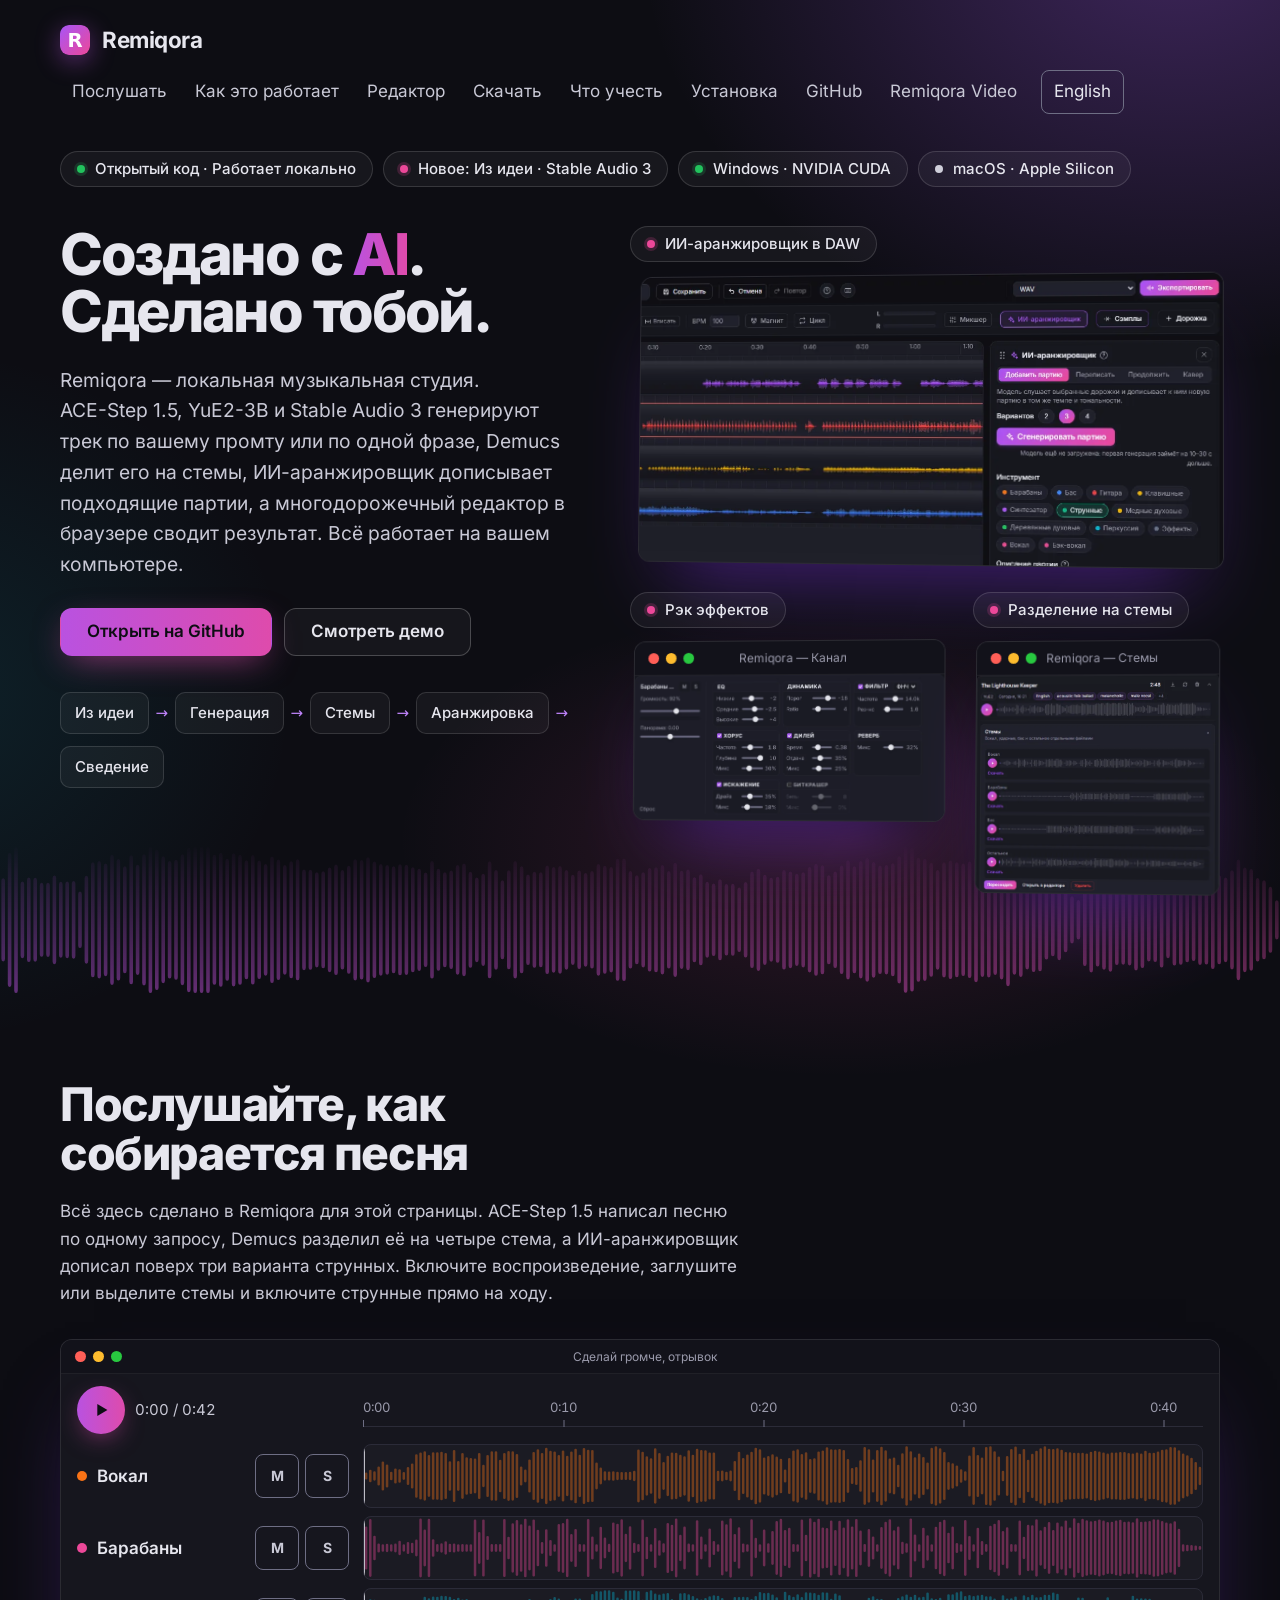
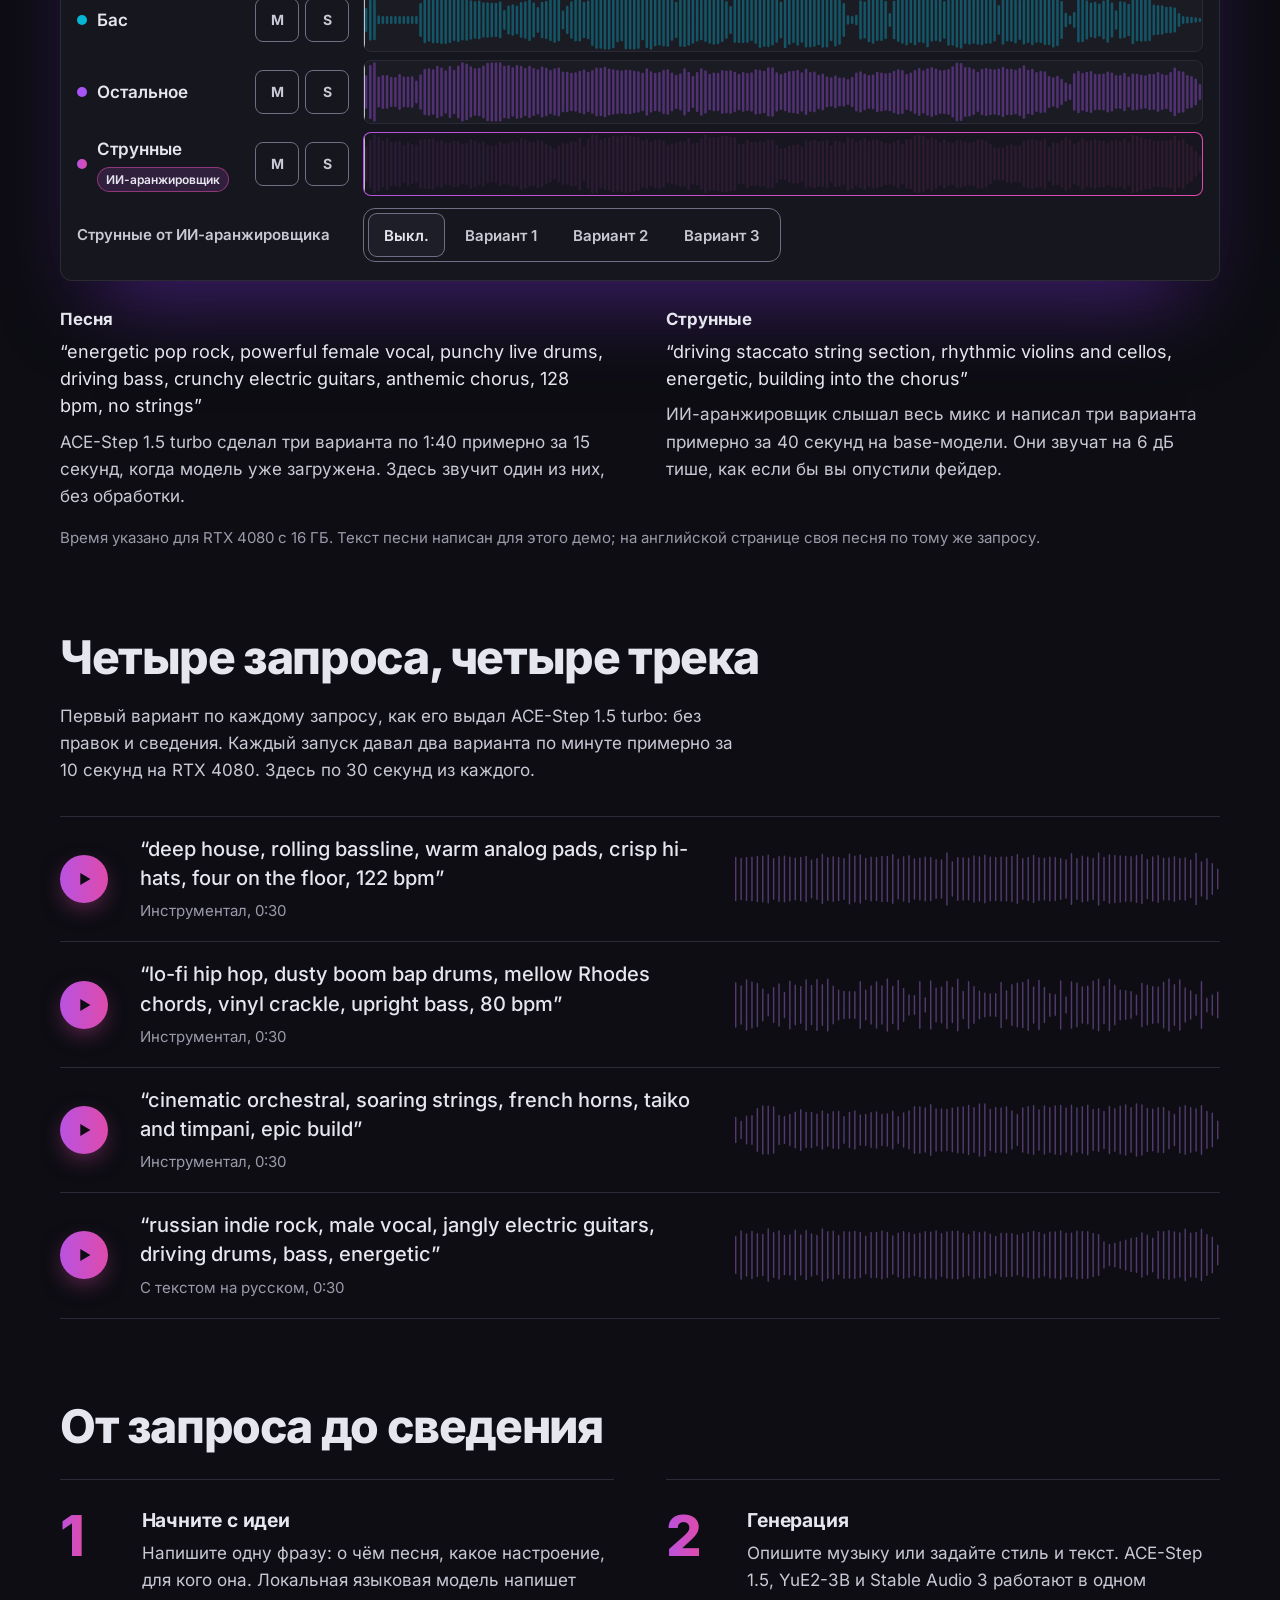
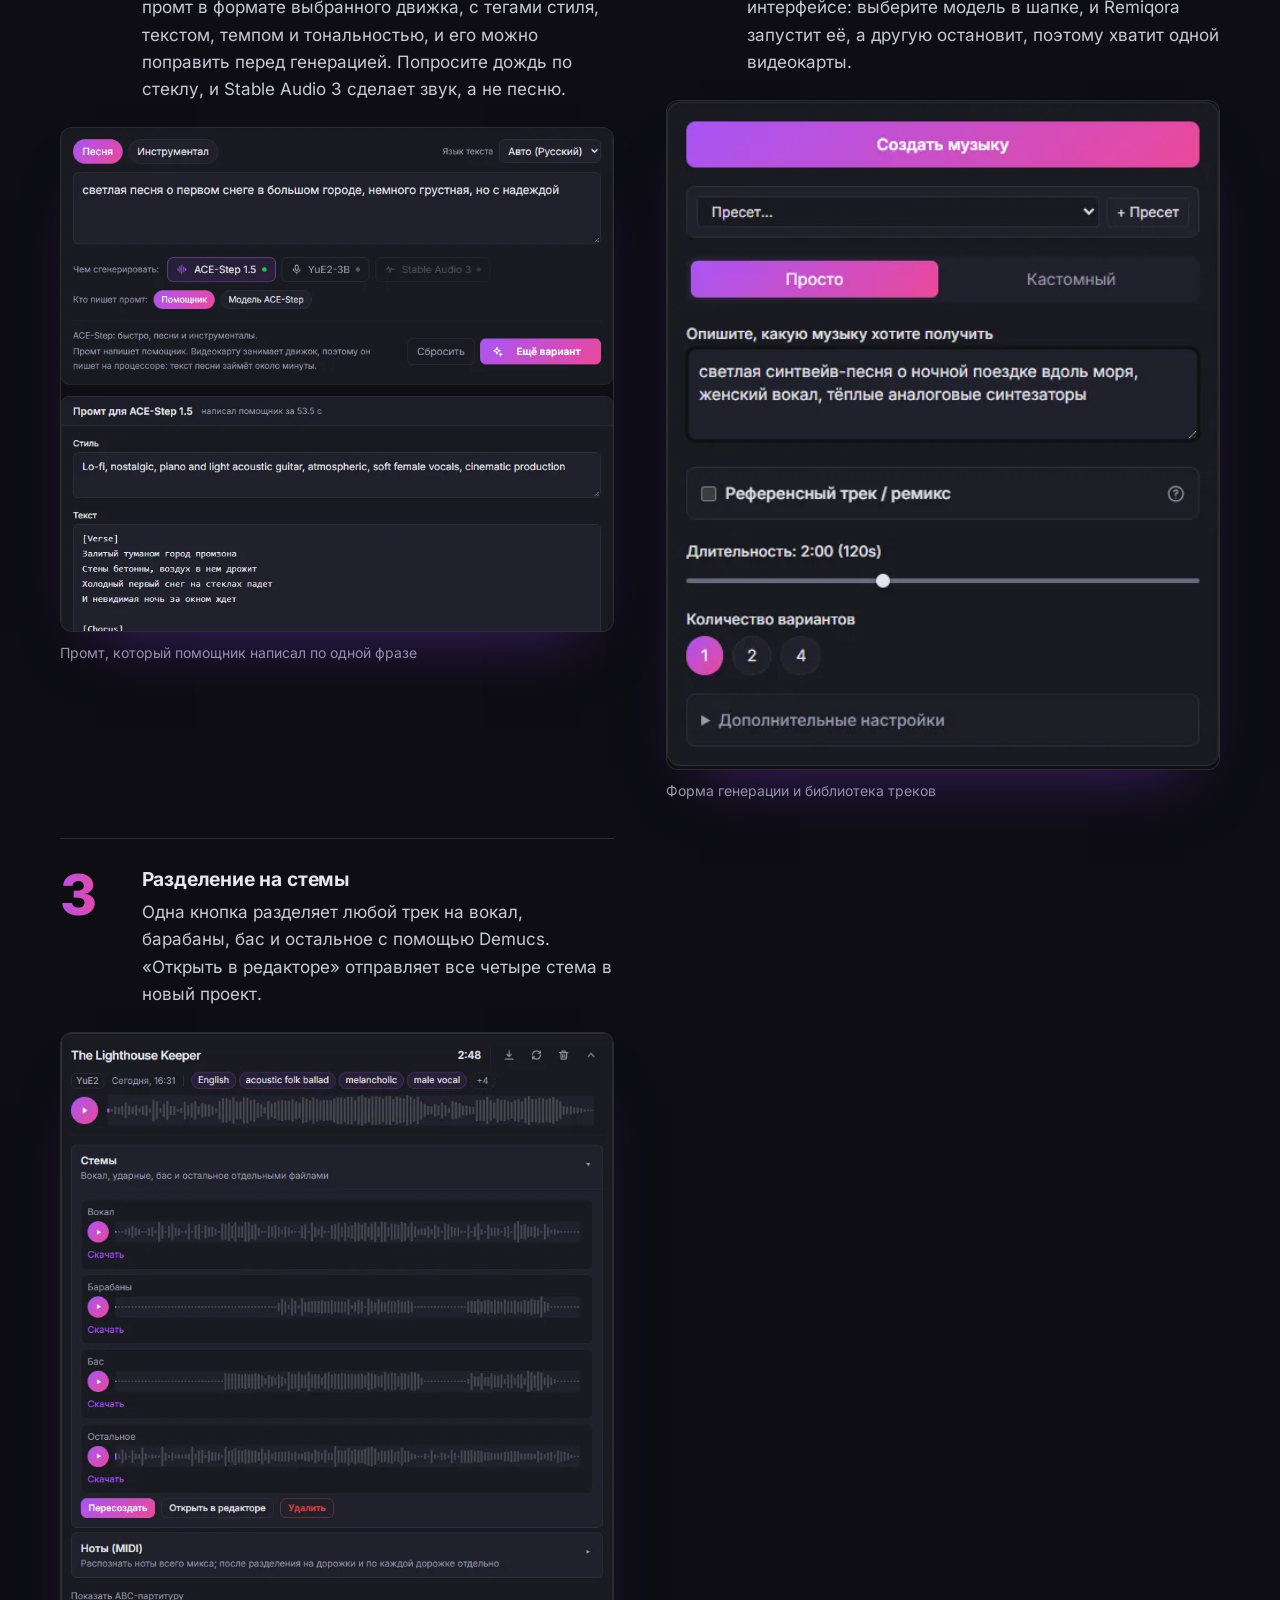
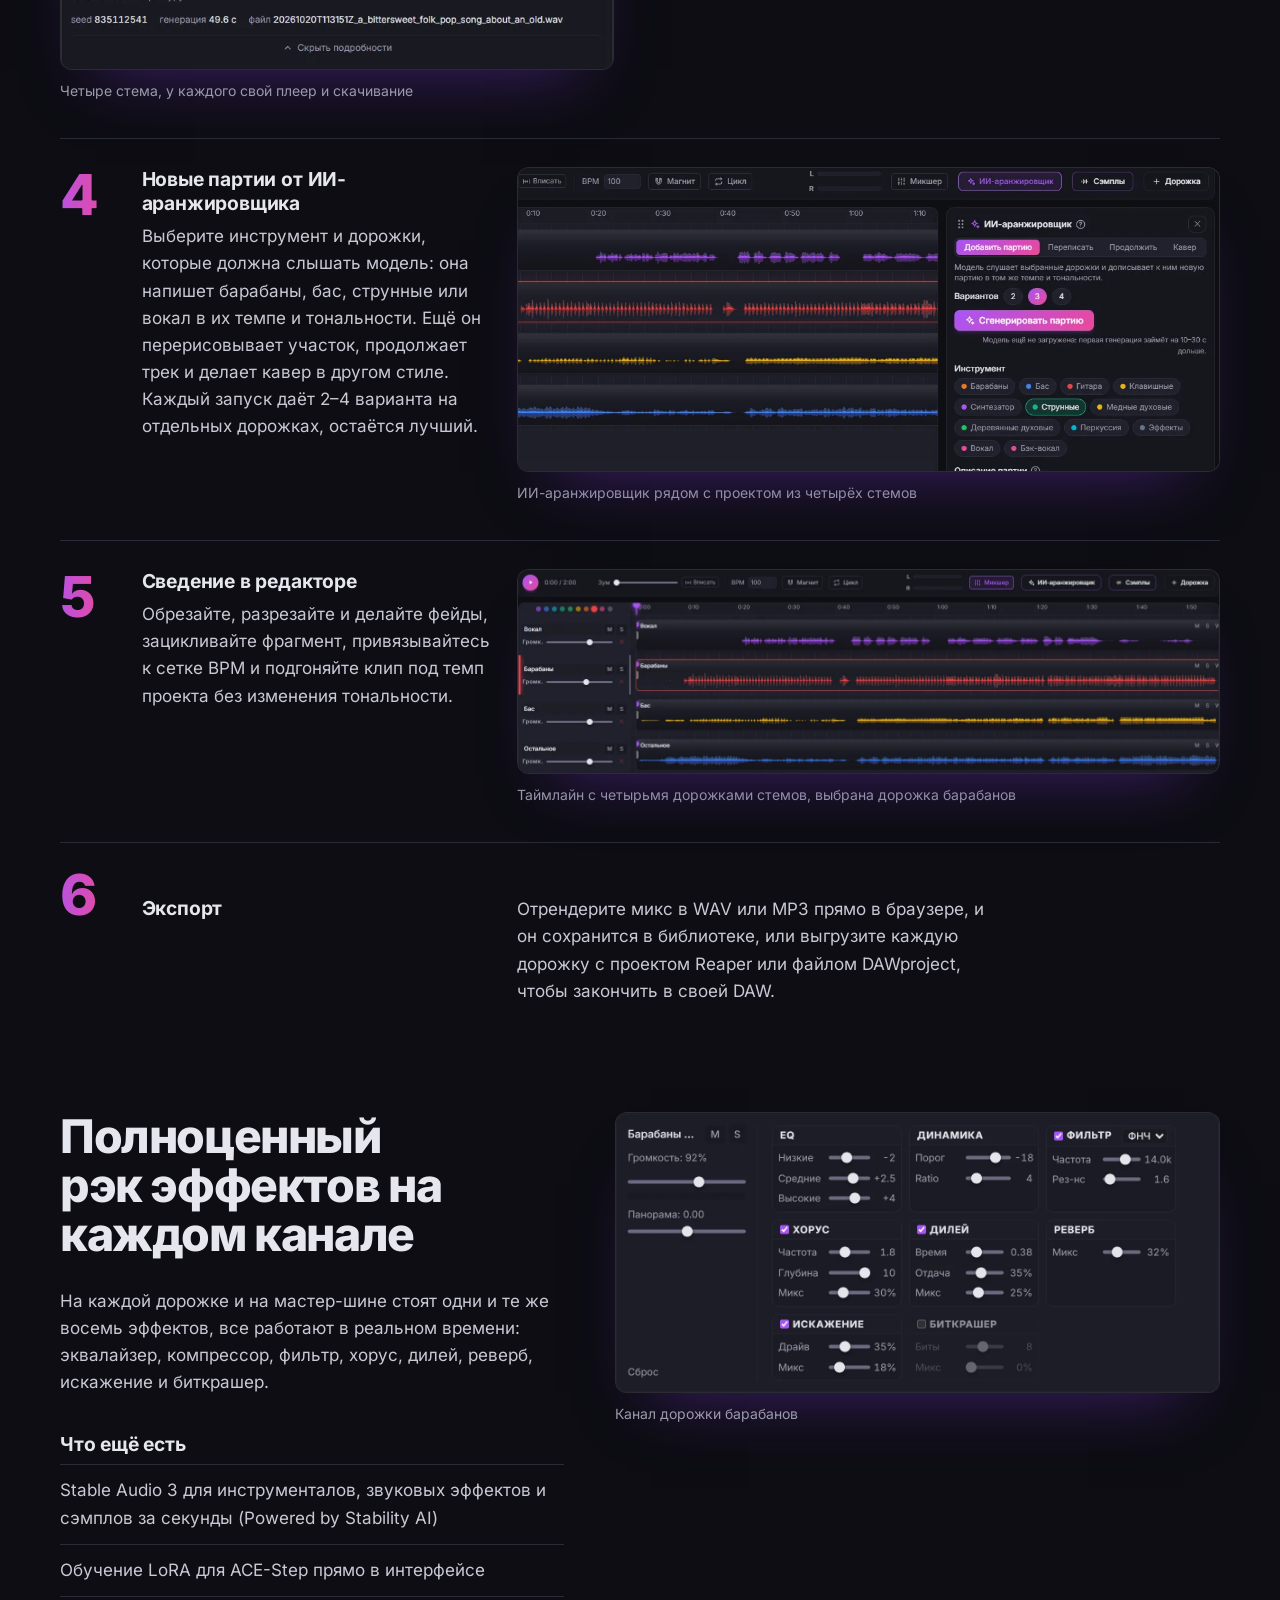
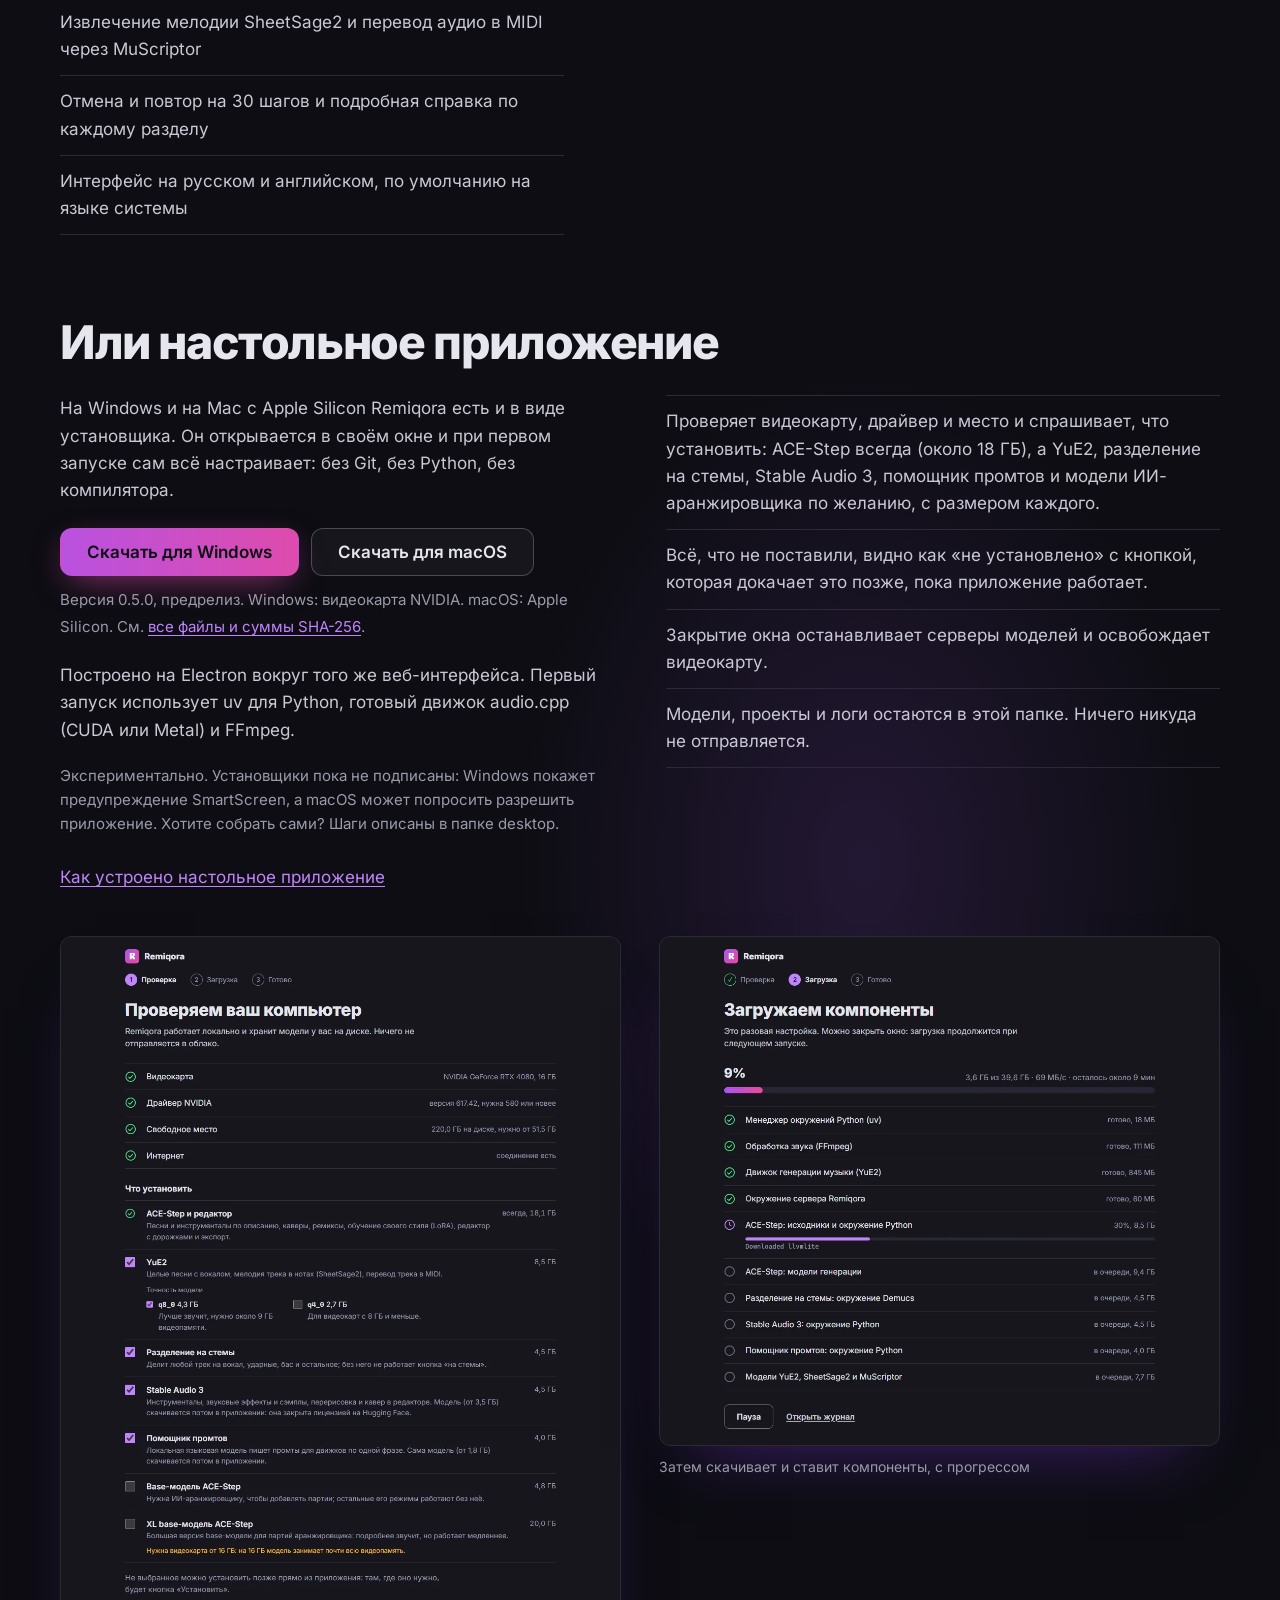
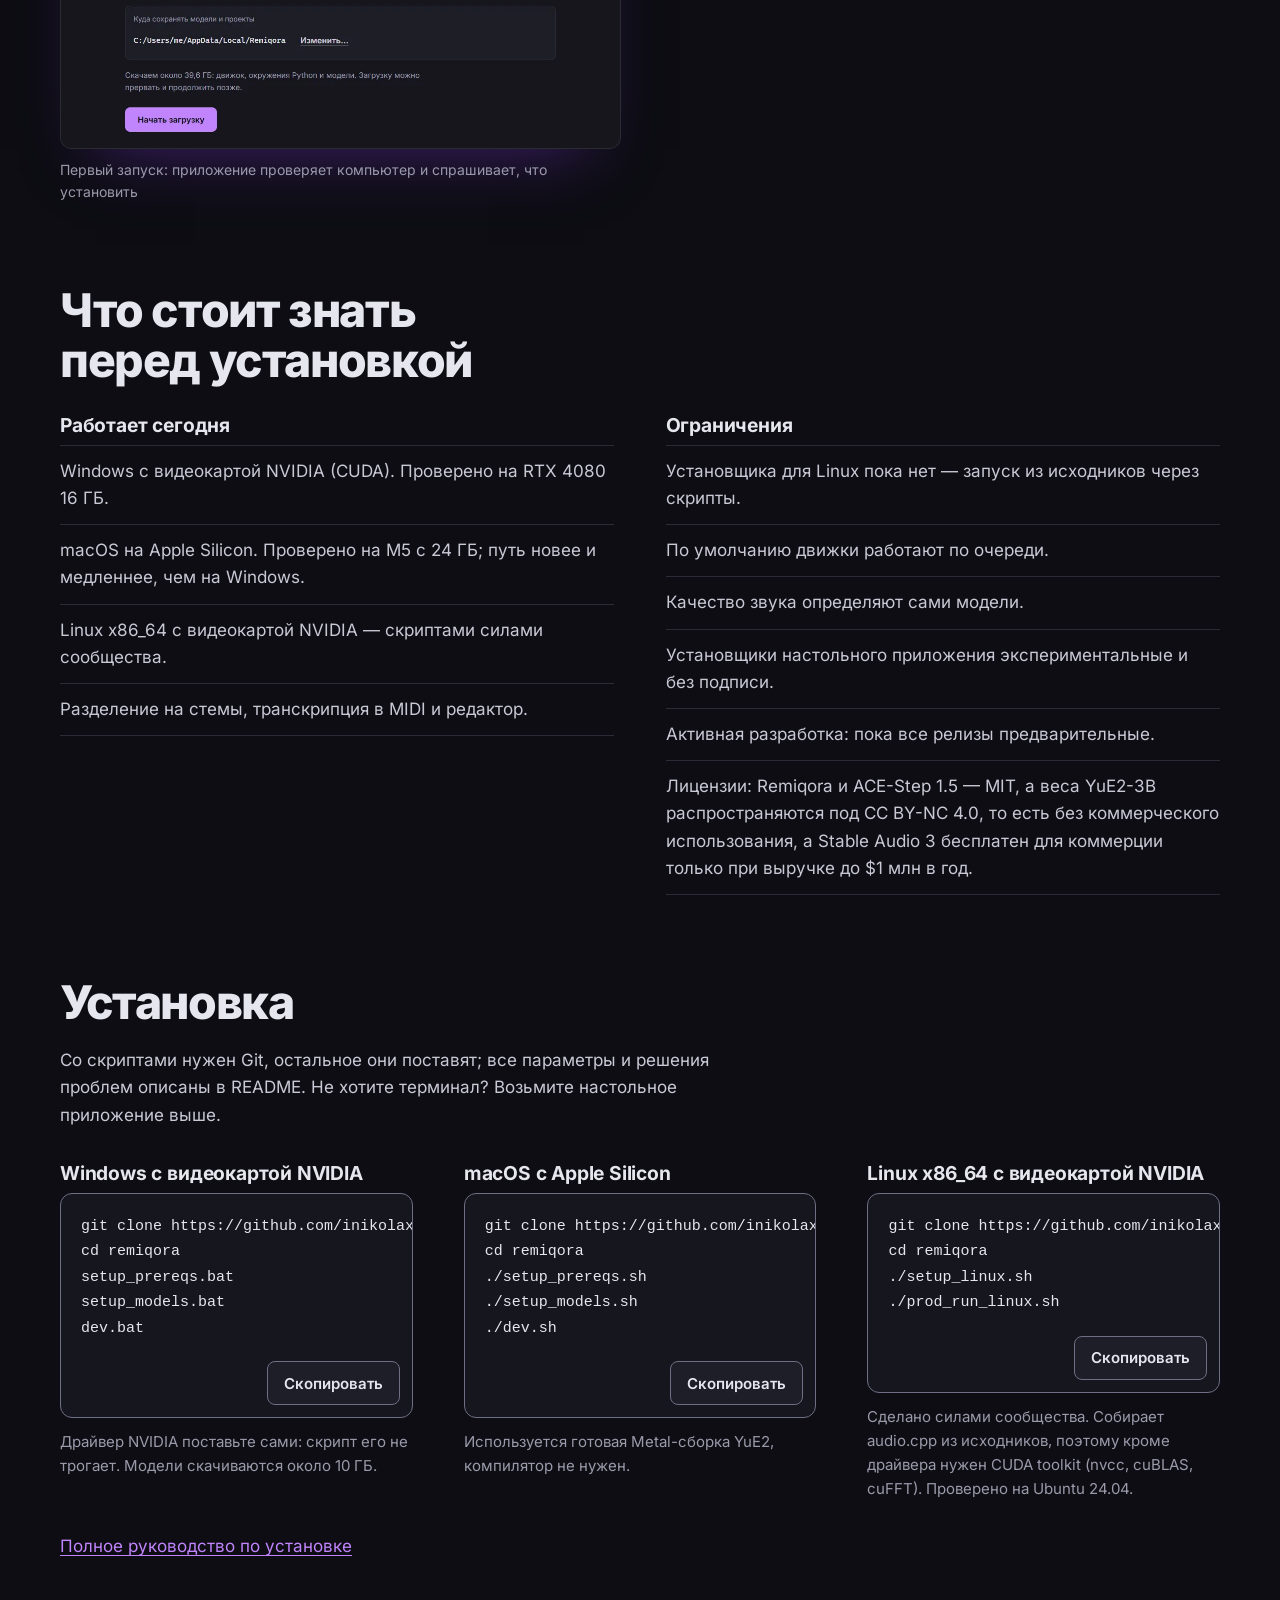
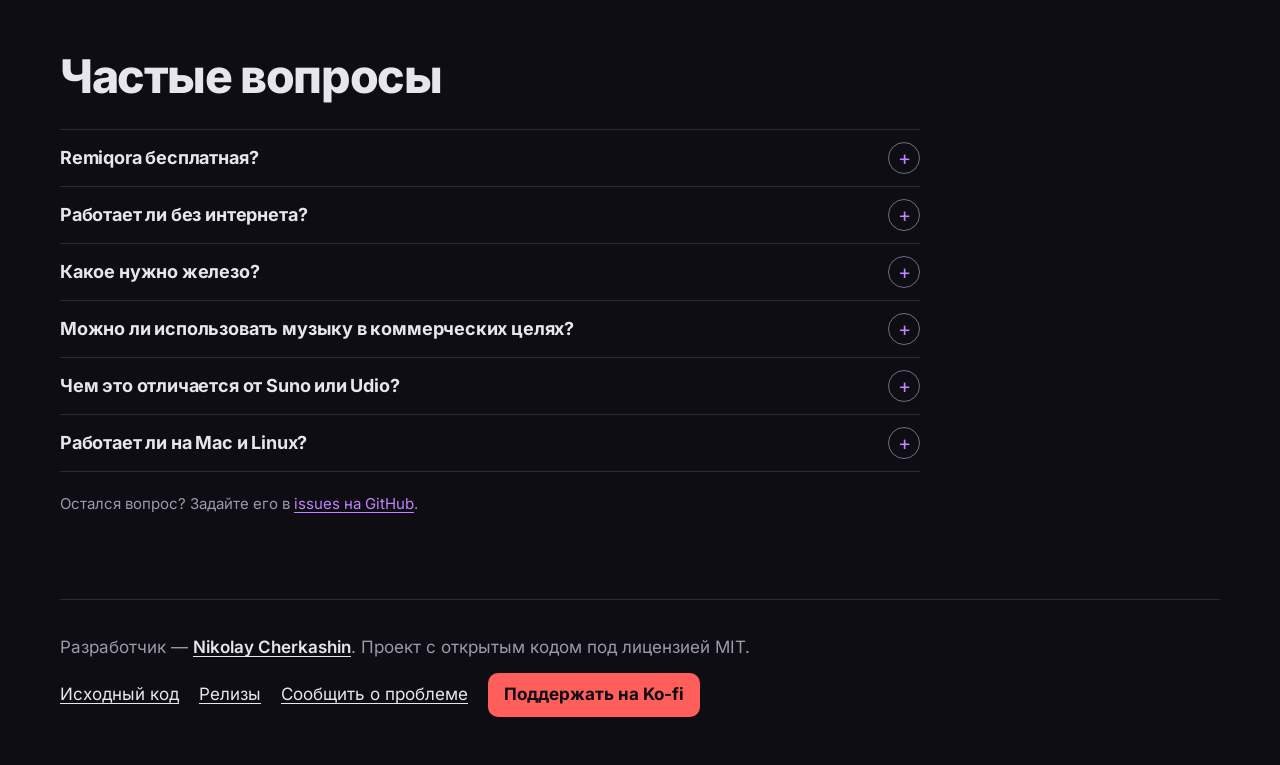
==== ru/index.html @ e5a7c8de "download links and version for 0.5.0" ====
<!doctype html>
<html lang="ru">
<head>
<meta charset="utf-8">
<meta name="viewport" content="width=device-width, initial-scale=1">
<title>Remiqora: локальный ИИ-генератор музыки со стемами и DAW</title>
<meta name="description" content="Студия ИИ-музыки с открытым кодом на вашей видеокарте: песни из одной фразы в ACE-Step, YuE2 и Stable Audio 3, стемы, ИИ-аранжировщик и многодорожечный редактор.">
<meta name="color-scheme" content="dark">
<meta name="theme-color" content="#0d0d13">
<meta name="author" content="Nikolay Cherkashin">
<meta name="robots" content="index,follow,max-image-preview:large">
<link rel="canonical" href="https://remiqora.com/ru/">
<link rel="alternate" hreflang="en" href="https://remiqora.com/">
<link rel="alternate" hreflang="ru" href="https://remiqora.com/ru/">
<link rel="alternate" hreflang="x-default" href="https://remiqora.com/">
<meta property="og:type" content="website">
<meta property="og:site_name" content="Remiqora">
<meta property="og:title" content="Remiqora: локальный ИИ-генератор музыки со стемами и DAW">
<meta property="og:description" content="Студия ИИ-музыки с открытым кодом на вашей видеокарте: песни из одной фразы в ACE-Step, YuE2 и Stable Audio 3, стемы, ИИ-аранжировщик и многодорожечный редактор.">
<meta property="og:image" content="https://remiqora.com/social-preview.png">
<meta property="og:image:type" content="image/png">
<meta property="og:image:width" content="1280">
<meta property="og:image:height" content="640">
<meta property="og:image:alt" content="Remiqora: заголовок «Создано с AI. Сделано тобой.» рядом с многодорожечным редактором с ИИ-аранжировщиком, рэком эффектов и панелью стемов.">
<meta property="og:url" content="https://remiqora.com/ru/">
<meta property="og:locale" content="ru_RU">
<meta property="og:locale:alternate" content="en_US">
<meta name="twitter:card" content="summary_large_image">
<meta name="twitter:title" content="Remiqora: локальный ИИ-генератор музыки со стемами и DAW">
<meta name="twitter:description" content="Студия ИИ-музыки с открытым кодом на вашей видеокарте: песни из одной фразы в ACE-Step, YuE2 и Stable Audio 3, стемы, ИИ-аранжировщик и многодорожечный редактор.">
<meta name="twitter:image" content="https://remiqora.com/social-preview.png">
<meta name="twitter:image:alt" content="Remiqora: заголовок «Создано с AI. Сделано тобой.» рядом с многодорожечным редактором с ИИ-аранжировщиком, рэком эффектов и панелью стемов.">
<link rel="icon" href="../assets/favicon.svg" type="image/svg+xml">
<link rel="preload" href="../screenshots/14-ai-arranger.webp" as="image" type="image/webp" fetchpriority="high">
<script type="application/ld+json">{"@context":"https://schema.org","@graph":[{"@type":"WebSite","@id":"https://remiqora.com/#website","url":"https://remiqora.com/","name":"Remiqora","inLanguage":["en","ru"],"publisher":{"@id":"https://remiqora.com/#author"}},{"@type":"WebPage","@id":"https://remiqora.com/ru/#webpage","url":"https://remiqora.com/ru/","name":"Remiqora: локальный ИИ-генератор музыки со стемами и DAW","description":"Студия ИИ-музыки с открытым кодом на вашей видеокарте: песни из одной фразы в ACE-Step, YuE2 и Stable Audio 3, стемы, ИИ-аранжировщик и многодорожечный редактор.","inLanguage":"ru","isPartOf":{"@id":"https://remiqora.com/#website"},"about":{"@id":"https://remiqora.com/#app"},"author":{"@id":"https://remiqora.com/#author"},"primaryImageOfPage":{"@type":"ImageObject","url":"https://remiqora.com/social-preview.png","width":1280,"height":640}},{"@type":"SoftwareApplication","@id":"https://remiqora.com/#app","name":"Remiqora","url":"https://remiqora.com/","description":"Студия ИИ-музыки с открытым кодом на вашей видеокарте: песни из одной фразы в ACE-Step, YuE2 и Stable Audio 3, стемы, ИИ-аранжировщик и многодорожечный редактор.","inLanguage":"ru","applicationCategory":"MultimediaApplication","applicationSubCategory":"Music production","operatingSystem":"Windows, macOS, Linux","softwareRequirements":"Windows or Linux with an NVIDIA CUDA GPU, or macOS on Apple Silicon","featureList":["Генерация музыки по тексту в ACE-Step 1.5, YuE2-3B и Stable Audio 3","Из идеи: локальная языковая модель пишет промт по одной фразе","Инструменталы, звуковые эффекты и сэмплы в Stable Audio 3","Разделение на стемы в Demucs","Извлечение мелодии и перевод аудио в MIDI","Многодорожечный редактор в браузере с рэком эффектов на каждом канале","ИИ-аранжировщик, который добавляет в трек барабаны, бас, струнные и другие партии","Обучение LoRA для ACE-Step","Экспорт в WAV и MP3 или стемами с проектом Reaper или DAWproject"],"softwareVersion":"0.5.0","downloadUrl":"https://github.com/inikolax/remiqora/releases/tag/v0.5.0","memoryRequirements":"NVIDIA GPU with 8 GB of video memory or more (16 GB tested), or Apple Silicon (24 GB tested)","storageRequirements":"18 GB to 80 GB, depending on the models chosen at install","video":{"@id":"https://remiqora.com/#demo"},"image":"https://remiqora.com/social-preview.png","screenshot":["https://remiqora.com/../screenshots/14-ai-arranger.png","https://remiqora.com/../screenshots/08-editor-with-clip.png","https://remiqora.com/../screenshots/05-stems-panel.png","https://remiqora.com/../screenshots/10-editor-effects.png","https://remiqora.com/../screenshots/02-ace-step.png"],"isAccessibleForFree":true,"offers":{"@type":"Offer","price":"0","priceCurrency":"USD"},"license":"https://github.com/inikolax/remiqora/blob/master/LICENSE","author":{"@id":"https://remiqora.com/#author"},"sameAs":["https://github.com/inikolax/remiqora"]},{"@type":"VideoObject","@id":"https://remiqora.com/#demo","name":"Remiqora: a local AI music studio (ACE-Step + YuE2, stems, MIDI, built-in DAW)","description":"Студия ИИ-музыки с открытым кодом на вашей видеокарте: песни из одной фразы в ACE-Step, YuE2 и Stable Audio 3, стемы, ИИ-аранжировщик и многодорожечный редактор.","thumbnailUrl":"https://i.ytimg.com/vi/uV-fbgu4Nf8/hqdefault.jpg","uploadDate":"2026-09-21T01:46:08-07:00","duration":"PT1M5S","contentUrl":"https://www.youtube.com/watch?v=uV-fbgu4Nf8","embedUrl":"https://www.youtube.com/embed/uV-fbgu4Nf8"},{"@type":"FAQPage","@id":"https://remiqora.com/ru/#faq","inLanguage":"ru","isPartOf":{"@id":"https://remiqora.com/ru/#webpage"},"mainEntity":[{"@type":"Question","name":"Remiqora бесплатная?","acceptedAnswer":{"@type":"Answer","text":"Да. Это открытый код под лицензией MIT: без аккаунта, без подписки и без ограничений на число треков. Всё работает на вашем компьютере, так что платите вы только за электричество."}},{"@type":"Question","name":"Работает ли без интернета?","acceptedAnswer":{"@type":"Answer","text":"После разовой загрузки моделей — да: генерация, разделение на стемы, ИИ-аранжировщик и редактор работают на вашем компьютере без сети. Своей телеметрии в Remiqora нет, запросы и треки никуда не отправляются."}},{"@type":"Question","name":"Какое нужно железо?","acceptedAnswer":{"@type":"Answer","text":"Windows или Linux с видеокартой NVIDIA либо Mac на Apple Silicon. Проверено на RTX 4080 с 16 ГБ и на Mac с M5 и 24 ГБ. Для карт с 8 ГБ у YuE2 есть сборка q4_0, сборке q8_0 нужно около 9 ГБ, а необязательной модели XL base — 16 ГБ. Места на диске нужно 18 ГБ только под ACE-Step и до 80 ГБ под всё вместе со Stable Audio 3 и помощником промтов."}},{"@type":"Question","name":"Можно ли использовать музыку в коммерческих целях?","acceptedAnswer":{"@type":"Answer","text":"Зависит от модели, которая сделала трек. ACE-Step 1.5 под лицензией MIT, и его авторы разрешают коммерческое использование. Веса YuE2-3B распространяются под CC BY-NC 4.0, поэтому треки из YuE2 — только для некоммерческого использования. Веса Stable Audio 3 распространяются под Stability AI Community License: коммерческое использование, в том числе сгенерированного звука, бесплатно для людей и компаний с годовой выручкой меньше $1 млн после бесплатной регистрации в Stability AI; при большей выручке нужна лицензия от Stability AI. Перед публикацией сверьтесь с актуальной лицензией модели; авторы ACE-Step также предупреждают о риске случайного нарушения авторских прав."}},{"@type":"Question","name":"Чем это отличается от Suno или Udio?","acceptedAnswer":{"@type":"Answer","text":"Suno и Udio — облачные сервисы со своими моделями. Remiqora запускает открытые модели на вашем компьютере: без кредитов, без очереди, ничего не загружается на сервер. Вместо одного готового файла вы получаете стемы, многодорожечный редактор и ИИ-аранжировщика, поэтому песню можно собирать по партиям и доводить в своей DAW. В некоторых жанрах облачные сервисы пока звучат более отполированно."}},{"@type":"Question","name":"Работает ли на Mac и Linux?","acceptedAnswer":{"@type":"Answer","text":"Для Mac на Apple Silicon есть установщик; Mac на Intel не поддерживаются. На Linux с видеокартой NVIDIA Remiqora запускается из исходников скриптами установки, отдельного установщика пока нет."}}]},{"@type":"Person","@id":"https://remiqora.com/#author","name":"Nikolay Cherkashin","url":"https://github.com/inikolax","sameAs":["https://github.com/inikolax"],"jobTitle":"Developer of Remiqora"}]}</script>
<link rel="preload" href="../assets/fonts/inter-latin.woff2" as="font" type="font/woff2" crossorigin>
<link rel="preload" href="../assets/fonts/inter-cyrillic.woff2" as="font" type="font/woff2" crossorigin>
<link rel="stylesheet" href="../assets/site.css">
</head>
<body>
<a class="skip" href="#main">К содержимому</a>
<header class="top wrap">
  <a class="brand" href="../" aria-label="Remiqora"><img src="../assets/favicon.svg" width="30" height="30" alt=""><span>Remiqora</span></a>
  <nav aria-label="Основная"><a href="#listen">Послушать</a><a href="#how">Как это работает</a><a href="#editor">Редактор</a><a href="#desktop">Скачать</a><a href="#limits">Что учесть</a><a href="#install">Установка</a><a href="https://github.com/inikolax/remiqora">GitHub</a><a class="product" href="video/">Remiqora Video</a><a class="lang" href="../" hreflang="en" lang="en">English</a></nav>
</header>
<main id="main">
  <section class="hero">
    <div class="wrap">
      <ul class="pills" role="list"><li class="pill"><span class="dot dot--ok" aria-hidden="true"></span>Открытый код · Работает локально</li><li class="pill"><span class="dot dot--pink" aria-hidden="true"></span>Новое: Из идеи · Stable Audio 3</li><li class="pill"><span class="dot dot--ok" aria-hidden="true"></span>Windows · NVIDIA CUDA</li><li class="pill"><span class="dot" aria-hidden="true"></span>macOS · Apple Silicon</li></ul>
      <div class="hero__grid">
      <div class="hero__copy">
        <h1><span class="visually-hidden">Remiqora. </span>Создано с <span class="grad">AI</span>.<br>Сделано тобой.</h1>
        <p class="lead">Remiqora — локальная музыкальная студия. <span class="nb">ACE-Step</span> 1.5, YuE2-3B и Stable Audio 3 генерируют трек по вашему промту или по одной фразе, Demucs делит его на стемы, ИИ-аранжировщик дописывает подходящие партии, а многодорожечный редактор в браузере сводит результат. Всё работает на вашем компьютере.</p>
        <p class="actions"><a class="btn btn--primary" href="https://github.com/inikolax/remiqora">Открыть на GitHub</a><a class="btn" href="https://www.youtube.com/watch?v=uV-fbgu4Nf8">Смотреть демо</a></p>
        <ol class="flow" aria-label="От идеи до готового микса"><li>Из идеи</li><li>Генерация</li><li>Стемы</li><li>Аранжировка</li><li>Сведение</li></ol>
      </div>
      <div class="hero__art"><figure class="card card--daw"><figcaption class="pill"><span class="dot dot--pink" aria-hidden="true"></span>ИИ-аранжировщик в DAW</figcaption><div class="win"><div class="win__bar" aria-hidden="true"><i></i><i></i><i></i><span>Remiqora — Редактор</span></div><div class="win__body crop" style="aspect-ratio:1085/470"><img src="../screenshots/14-ai-arranger.webp" width="1440" height="1100" alt="Редактор с четырьмя дорожками стемов и панелью ИИ-аранжировщика: «Добавить партию», выбран инструмент «Струнные», описание партии и дорожки, которые слышит модель" fetchpriority="high" style="width:132.7189%;left:-31.7972%;top:-29.7872%"></div></div></figure><figure class="card card--rack"><figcaption class="pill"><span class="dot dot--pink" aria-hidden="true"></span>Рэк эффектов</figcaption><div class="win"><div class="win__bar" aria-hidden="true"><i></i><i></i><i></i><span>Remiqora — Канал</span></div><div class="win__body"><img class="plain" src="../screenshots/10-editor-effects.webp" width="1338" height="620" alt="Рэк эффектов канала барабанов: эквалайзер, динамика, фильтр, хорус, дилей, реверб и искажение включены"></div></div></figure><figure class="card card--stems"><figcaption class="pill"><span class="dot dot--pink" aria-hidden="true"></span>Разделение на стемы</figcaption><div class="win"><div class="win__bar" aria-hidden="true"><i></i><i></i><i></i><span>Remiqora — Стемы</span></div><div class="win__body crop" style="aspect-ratio:728/648"><img src="../screenshots/05-stems-panel.webp" width="728" height="838" alt="Панель стемов: вокал, барабаны, бас и остальное, кнопки «Пересоздать», «Открыть в редакторе» и «Удалить»" loading="lazy" style="width:100.0000%;left:0.0000%;top:0.0000%"></div></div></figure></div>
      </div>
    </div>
    <svg class="hero__bars" viewBox="0 0 1200 100" preserveAspectRatio="none" aria-hidden="true" focusable="false"><defs><linearGradient id="bars" x1="0" x2="1"><stop offset="0" stop-color="#b952e0"/><stop offset="1" stop-color="#de4bac"/></linearGradient></defs><path d="M3.0 24.6V75.4M9.0 8.0V92.0M15.0 4.0V96.0M21.0 26.7V73.3M27.0 24.2V75.8M33.0 24.4V75.6M39.0 27.6V72.4M45.0 27.5V72.5M51.0 22.8V77.2M57.0 27.0V73.0M63.0 26.7V73.3M69.0 26.4V73.6M75.0 33.3V66.7M81.0 23.1V76.9M87.0 14.3V85.7M93.0 13.5V86.5M99.0 15.0V85.0M105.0 9.3V90.7M111.0 12.1V87.9M117.0 16.9V83.1M123.0 9.7V90.3M129.0 15.8V84.2M135.0 9.0V91.0M141.0 4.0V96.0M147.0 6.0V94.0M153.0 10.4V89.6M159.0 13.4V86.6M165.0 12.6V87.4M171.0 9.1V90.9M177.0 4.6V95.4M183.0 4.0V96.0M189.0 4.0V96.0M195.0 4.0V96.0M201.0 9.4V90.6M207.0 8.1V91.9M213.0 12.0V88.0M219.0 8.3V91.7M225.0 9.4V90.6M231.0 13.0V87.0M237.0 9.5V90.5M243.0 13.1V86.9M249.0 15.3V84.7M255.0 10.5V89.5M261.0 12.5V87.5M267.0 16.0V84.0M273.0 13.6V86.4M279.0 12.3V87.7M285.0 18.9V81.1M291.0 19.1V80.9M297.0 20.7V79.3M303.0 20.1V79.9M309.0 17.6V82.4M315.0 15.7V84.3M321.0 19.3V80.7M327.0 16.5V83.5M333.0 12.2V87.8M339.0 12.8V87.2M345.0 10.9V89.1M351.0 13.8V86.2M357.0 15.3V84.7M363.0 16.0V84.0M369.0 16.9V83.1M375.0 15.6V84.4M381.0 15.8V84.2M387.0 17.5V82.5M393.0 18.4V81.6M399.0 20.9V79.1M405.0 13.4V86.6M411.0 18.5V81.5M417.0 20.8V79.2M423.0 19.6V80.4M429.0 16.0V84.0M435.0 15.0V85.0M441.0 20.4V79.6M447.0 24.1V75.9M453.0 21.7V78.3M459.0 13.6V86.4M465.0 19.2V80.8M471.0 26.0V74.0M477.0 19.5V80.5M483.0 13.5V86.5M489.0 16.9V83.1M495.0 22.2V77.8M501.0 20.4V79.6M507.0 20.8V79.2M513.0 16.4V83.6M519.0 17.3V82.7M525.0 16.6V83.4M531.0 19.2V80.8M537.0 22.3V77.7M543.0 19.6V80.4M549.0 21.2V78.8M555.0 20.0V80.0M561.0 15.3V84.7M567.0 16.5V83.5M573.0 17.4V82.6M579.0 12.0V88.0M585.0 11.8V88.2M591.0 20.0V80.0M597.0 22.7V77.3M603.0 20.7V79.3M609.0 18.0V82.0M615.0 17.5V82.5M621.0 16.1V83.9M627.0 20.0V80.0M633.0 14.5V85.5M639.0 19.7V80.3M645.0 18.9V81.1M651.0 24.0V76.0M657.0 22.1V77.9M663.0 27.0V73.0M669.0 28.1V71.9M675.0 25.3V74.7M681.0 28.4V71.6M687.0 28.3V71.7M693.0 30.7V69.3M699.0 27.1V72.9M705.0 20.3V79.7M711.0 18.4V81.6M717.0 22.3V77.7M723.0 24.4V75.6M729.0 23.7V76.3M735.0 19.3V80.7M741.0 20.2V79.8M747.0 21.7V78.3M753.0 20.7V79.3M759.0 17.4V82.6M765.0 15.2V84.8M771.0 16.2V83.8M777.0 22.7V77.3M783.0 20.3V79.7M789.0 16.4V83.6M795.0 12.9V87.1M801.0 16.9V83.1M807.0 13.5V86.5M813.0 11.4V88.6M819.0 14.0V86.0M825.0 16.4V83.6M831.0 16.1V83.9M837.0 14.9V85.1M843.0 10.3V89.7M849.0 4.2V95.8M855.0 5.0V95.0M861.0 11.3V88.7M867.0 11.9V88.1M873.0 14.6V85.4M879.0 19.2V80.8M885.0 14.2V85.8M891.0 13.1V86.9M897.0 14.3V85.7M903.0 15.1V84.9M909.0 13.8V86.2M915.0 11.1V88.9M921.0 14.5V85.5M927.0 14.2V85.8M933.0 15.8V84.2M939.0 12.9V87.1M945.0 8.5V91.5M951.0 16.0V84.0M957.0 14.5V85.5M963.0 19.4V80.6M969.0 17.7V82.3M975.0 18.2V81.8M981.0 25.8V74.2M987.0 27.9V72.1M993.0 25.4V74.6M999.0 30.5V69.5M1005.0 36.3V63.7M1011.0 38.8V61.2M1017.0 21.6V78.4M1023.0 17.4V82.6M1029.0 21.3V78.7M1035.0 19.2V80.8M1041.0 17.9V82.1M1047.0 22.2V77.8M1053.0 22.5V77.5M1059.0 22.0V78.0M1065.0 18.7V81.3M1071.0 20.3V79.7M1077.0 24.6V75.4M1083.0 24.2V75.8M1089.0 20.6V79.4M1095.0 26.7V73.3M1101.0 21.9V78.1M1107.0 22.4V77.6M1113.0 24.0V76.0M1119.0 24.8V75.2M1125.0 22.3V77.7M1131.0 22.6V77.4M1137.0 19.6V80.4M1143.0 22.7V77.3M1149.0 24.1V75.9M1155.0 19.4V80.6M1161.0 12.4V87.6M1167.0 17.6V82.4M1173.0 18.6V81.4M1179.0 24.5V75.5M1185.0 26.0V74.0M1191.0 30.2V69.8M1197.0 38.9V61.1"/></svg>
  </section>

  <section id="listen" class="wrap section session" aria-labelledby="session-h">
    <h2 id="session-h">Послушайте, как собирается песня</h2>
    <p class="section__lead">Всё здесь сделано в Remiqora для этой страницы. <span class="nb">ACE-Step</span> 1.5 написал песню по одному запросу, Demucs разделил её на четыре стема, а ИИ-аранжировщик дописал поверх три варианта струнных. Включите воспроизведение, заглушите или выделите стемы и включите струнные прямо на ходу.</p>
    <div class="win" id="session" data-audio="../audio/" data-files="session-ru-vocals,session-ru-drums,session-ru-bass,session-ru-other,session-ru-strings-1,session-ru-strings-2,session-ru-strings-3" data-len="42.0" data-play="Воспроизвести" data-pause="Пауза" data-loading="Загружаю стемы">
      <svg width="0" height="0" class="defs" aria-hidden="true" focusable="false"><defs>
        <linearGradient id="ai-grad" gradientUnits="userSpaceOnUse" x1="0" x2="1200" y1="0" y2="0"><stop offset="0" stop-color="#b952e0"/><stop offset="1" stop-color="#de4bac"/></linearGradient>
        <clipPath id="played" clipPathUnits="userSpaceOnUse"><rect width="0" height="100"/></clipPath></defs></svg>
      <div class="win__bar" aria-hidden="true"><i></i><i></i><i></i><span>Сделай громче, отрывок</span></div>
      <div class="session__body">
        <div class="session__row session__transport">
          <div class="lane__head"><button type="button" class="play" aria-label="Воспроизвести"><svg class="ico ico--play" viewBox="0 0 24 24" aria-hidden="true" focusable="false"><path d="M8 5.5v13l11-6.5z"/></svg><svg class="ico ico--pause" viewBox="0 0 24 24" aria-hidden="true" focusable="false"><path d="M7 5h3.5v14H7zM13.5 5H17v14h-3.5z"/></svg></button><span class="time"><span class="time__now">0:00</span> / 0:42</span></div>
          <div class="ruler" role="slider" tabindex="0" aria-label="Позиция воспроизведения" aria-valuemin="0" aria-valuemax="42" aria-valuenow="0" aria-valuetext="0:00"><span class="tick tick--start" style="left:0.00%">0:00</span><span class="tick" style="left:23.81%">0:10</span><span class="tick" style="left:47.62%">0:20</span><span class="tick" style="left:71.43%">0:30</span><span class="tick" style="left:95.24%">0:40</span></div>
        </div>
        <div class="lanes" id="lanes"><div class="lane lane--stem" data-lane="vocals" style="--c:var(--vocals);--i:0"><div class="lane__head"><span class="swatch" aria-hidden="true"></span><span class="lane__title"><span class="lane__name">Вокал</span></span><span class="lane__btns"><button type="button" class="ms" data-act="mute" aria-pressed="false">M<span class="visually-hidden"> (заглушить: Вокал)</span></button><button type="button" class="ms" data-act="solo" aria-pressed="false">S<span class="visually-hidden"> (только Вокал)</span></button></span></div><div class="lane__wave"><svg class="wave" viewBox="0 0 1200 100" preserveAspectRatio="none" aria-hidden="true" focusable="false"><g class="wave__base"><path id="w-vocals" d="M3.0 46.1V53.9M9.0 41.6V58.4M15.0 44.3V55.7M21.0 36.3V63.7M27.0 28.3V71.7M33.0 33.2V66.8M39.0 44.8V55.2M45.0 39.7V60.3M51.0 40.9V59.1M57.0 45.4V54.6M63.0 37.2V62.8M69.0 31.5V68.5M75.0 16.6V83.4M81.0 13.7V86.3M87.0 11.9V88.1M93.0 18.1V81.9M99.0 13.3V86.7M105.0 13.3V86.7M111.0 12.7V87.3M117.0 14.7V85.3M123.0 28.0V72.0M129.0 9.8V90.2M135.0 27.7V72.3M141.0 14.8V85.2M147.0 21.5V78.5M153.0 22.7V77.3M159.0 23.6V76.4M165.0 14.6V85.4M171.0 33.7V66.3M177.0 17.8V82.2M183.0 12.0V88.0M189.0 11.8V88.2M195.0 25.4V74.6M201.0 14.7V85.3M207.0 11.5V88.5M213.0 11.9V88.1M219.0 16.2V83.8M225.0 36.4V63.6M231.0 41.4V58.6M237.0 25.1V74.9M243.0 13.0V87.0M249.0 8.5V91.5M255.0 14.6V85.4M261.0 6.3V93.7M267.0 11.2V88.8M273.0 12.1V87.9M279.0 18.0V82.0M285.0 10.5V89.5M291.0 19.2V80.8M297.0 12.1V87.9M303.0 7.8V92.2M309.0 17.7V82.3M315.0 6.6V93.4M321.0 9.3V90.7M327.0 9.8V90.2M333.0 30.2V69.8M339.0 38.2V61.8M345.0 44.2V55.8M351.0 44.4V55.6M357.0 44.1V55.9M363.0 45.1V54.9M369.0 45.2V54.8M375.0 45.2V54.8M381.0 45.1V54.9M387.0 43.4V56.6M393.0 9.2V90.8M399.0 12.5V87.5M405.0 20.0V80.0M411.0 23.0V77.0M417.0 7.2V92.8M423.0 14.9V85.1M429.0 29.3V70.7M435.0 19.2V80.8M441.0 13.7V86.3M447.0 14.5V85.5M453.0 17.6V82.4M459.0 20.0V80.0M465.0 10.2V89.8M471.0 17.4V82.6M477.0 8.0V92.0M483.0 10.0V90.0M489.0 10.1V89.9M495.0 13.7V86.3M501.0 13.8V86.2M507.0 43.5V56.5M513.0 43.1V56.9M519.0 44.9V55.1M525.0 43.0V57.0M531.0 27.6V72.4M537.0 12.6V87.4M543.0 22.6V77.4M549.0 17.0V83.0M555.0 12.8V87.2M561.0 6.1V93.9M567.0 8.8V91.2M573.0 21.8V78.2M579.0 19.6V80.4M585.0 16.9V83.1M591.0 20.5V79.5M597.0 23.9V76.1M603.0 41.2V58.8M609.0 22.7V77.3M615.0 10.6V89.4M621.0 8.8V91.2M627.0 16.5V83.5M633.0 13.5V86.5M639.0 24.4V75.6M645.0 23.0V77.0M651.0 12.1V87.9M657.0 10.6V89.4M663.0 5.4V94.6M669.0 8.6V91.4M675.0 8.9V91.1M681.0 8.1V91.9M687.0 9.7V90.3M693.0 24.5V75.5M699.0 38.9V61.1M705.0 37.2V62.8M711.0 26.4V73.6M717.0 5.2V94.8M723.0 8.8V91.2M729.0 25.2V74.8M735.0 10.0V90.0M741.0 4.6V95.4M747.0 10.4V89.6M753.0 23.7V76.3M759.0 22.0V78.0M765.0 33.5V66.5M771.0 15.2V84.8M777.0 4.0V96.0M783.0 11.7V88.3M789.0 21.6V78.4M795.0 15.6V84.4M801.0 21.0V79.0M807.0 29.9V70.1M813.0 6.4V93.6M819.0 4.0V96.0M825.0 7.1V92.9M831.0 13.0V87.0M837.0 29.4V70.6M843.0 31.3V68.7M849.0 34.7V65.3M855.0 40.9V59.1M861.0 44.0V56.0M867.0 18.6V81.4M873.0 5.1V94.9M879.0 17.8V82.2M885.0 22.0V78.0M891.0 4.9V95.1M897.0 4.0V96.0M903.0 11.8V88.2M909.0 20.2V79.8M915.0 43.2V56.8M921.0 19.6V80.4M927.0 8.2V91.8M933.0 4.3V95.7M939.0 15.8V84.2M945.0 8.1V91.9M951.0 25.6V74.4M957.0 16.1V83.9M963.0 11.0V89.0M969.0 7.0V93.0M975.0 4.0V96.0M981.0 7.7V92.3M987.0 8.1V91.9M993.0 7.2V92.8M999.0 9.3V90.7M1005.0 13.2V86.8M1011.0 13.6V86.4M1017.0 14.2V85.8M1023.0 14.4V85.6M1029.0 14.4V85.6M1035.0 15.5V84.5M1041.0 12.6V87.4M1047.0 11.2V88.8M1053.0 12.4V87.6M1059.0 13.7V86.3M1065.0 15.6V84.4M1071.0 13.7V86.3M1077.0 13.9V86.1M1083.0 12.9V87.1M1089.0 13.0V87.0M1095.0 14.6V85.4M1101.0 15.4V84.6M1107.0 13.8V86.2M1113.0 15.7V84.3M1119.0 11.1V88.9M1125.0 14.3V85.7M1131.0 14.2V85.8M1137.0 12.3V87.7M1143.0 9.6V90.4M1149.0 8.8V91.2M1155.0 5.1V94.9M1161.0 5.3V94.7M1167.0 10.2V89.8M1173.0 15.7V84.3M1179.0 18.4V81.6M1185.0 22.3V77.7M1191.0 29.2V70.8M1197.0 36.9V63.1"/></g><use class="wave__played" href="#w-vocals" clip-path="url(#played)"/></svg></div></div><div class="lane lane--stem" data-lane="drums" style="--c:var(--drums);--i:1"><div class="lane__head"><span class="swatch" aria-hidden="true"></span><span class="lane__title"><span class="lane__name">Барабаны</span></span><span class="lane__btns"><button type="button" class="ms" data-act="mute" aria-pressed="false">M<span class="visually-hidden"> (заглушить: Барабаны)</span></button><button type="button" class="ms" data-act="solo" aria-pressed="false">S<span class="visually-hidden"> (только Барабаны)</span></button></span></div><div class="lane__wave"><svg class="wave" viewBox="0 0 1200 100" preserveAspectRatio="none" aria-hidden="true" focusable="false"><g class="wave__base"><path id="w-drums" d="M3.0 17.0V83.0M9.0 5.2V94.8M15.0 31.9V68.1M21.0 44.4V55.6M27.0 45.6V54.4M33.0 45.1V54.9M39.0 45.8V54.2M45.0 44.6V55.4M51.0 40.2V59.8M57.0 45.8V54.2M63.0 42.0V58.0M69.0 43.4V56.6M75.0 38.2V61.8M81.0 4.4V95.6M87.0 22.0V78.0M93.0 4.7V95.3M99.0 37.6V62.4M105.0 45.5V54.5M111.0 44.2V55.8M117.0 41.1V58.9M123.0 44.8V55.2M129.0 44.5V55.5M135.0 45.7V54.3M141.0 45.4V54.6M147.0 45.6V54.4M153.0 45.6V54.4M159.0 6.0V94.0M165.0 26.1V73.9M171.0 5.7V94.3M177.0 32.4V67.6M183.0 45.5V54.5M189.0 45.5V54.5M195.0 45.4V54.6M201.0 4.9V95.1M207.0 33.6V66.4M213.0 11.9V88.1M219.0 6.7V93.3M225.0 13.3V86.7M231.0 4.6V95.4M237.0 15.7V84.3M243.0 5.8V94.2M249.0 22.3V77.7M255.0 42.3V57.7M261.0 21.5V78.5M267.0 38.7V61.3M273.0 45.6V54.4M279.0 13.2V86.8M285.0 11.6V88.4M291.0 4.8V95.2M297.0 29.4V70.6M303.0 21.0V79.0M309.0 45.4V54.6M315.0 45.7V54.3M321.0 5.0V95.0M327.0 33.2V66.8M333.0 45.7V54.3M339.0 17.6V82.4M345.0 34.9V65.1M351.0 45.1V54.9M357.0 10.6V89.4M363.0 12.6V87.4M369.0 5.6V94.4M375.0 28.9V71.1M381.0 16.8V83.2M387.0 43.5V56.5M393.0 45.4V54.6M399.0 6.0V94.0M405.0 33.6V66.4M411.0 45.7V54.3M417.0 19.5V80.5M423.0 39.1V60.9M429.0 44.2V55.8M435.0 11.3V88.7M441.0 14.1V85.9M447.0 4.4V95.6M453.0 30.6V69.4M459.0 17.3V82.7M465.0 44.6V55.4M471.0 45.8V54.2M477.0 6.9V93.1M483.0 33.3V66.7M489.0 45.7V54.3M495.0 20.2V79.8M501.0 40.5V59.5M507.0 45.6V54.4M513.0 7.6V92.4M519.0 13.4V86.6M525.0 4.0V96.0M531.0 29.2V70.8M537.0 18.5V81.5M543.0 44.5V55.5M549.0 45.6V54.4M555.0 5.5V94.5M561.0 35.3V64.7M567.0 45.7V54.3M573.0 22.0V78.0M579.0 44.0V56.0M585.0 24.4V75.6M591.0 8.4V91.6M597.0 4.7V95.3M603.0 22.7V77.3M609.0 19.3V80.7M615.0 45.3V54.7M621.0 45.6V54.4M627.0 6.0V94.0M633.0 30.3V69.7M639.0 4.0V96.0M645.0 9.4V90.6M651.0 4.5V95.5M657.0 18.7V81.3M663.0 19.5V80.5M669.0 7.3V92.7M675.0 22.7V77.3M681.0 8.0V92.0M687.0 18.8V81.2M693.0 5.3V94.7M699.0 17.0V83.0M705.0 5.0V95.0M711.0 23.7V76.3M717.0 45.2V54.8M723.0 21.3V78.7M729.0 33.1V66.9M735.0 45.6V54.4M741.0 18.0V82.0M747.0 9.5V90.5M753.0 5.5V94.5M759.0 23.2V76.8M765.0 17.2V82.8M771.0 41.9V58.1M777.0 44.1V55.9M783.0 4.2V95.8M789.0 30.0V70.0M795.0 45.7V54.3M801.0 19.1V80.9M807.0 31.4V68.6M813.0 45.7V54.3M819.0 17.4V82.6M825.0 9.3V90.7M831.0 6.4V93.6M837.0 27.2V72.8M843.0 17.2V82.8M849.0 43.7V56.3M855.0 45.6V54.4M861.0 6.8V93.2M867.0 32.4V67.6M873.0 45.8V54.2M879.0 19.0V81.0M885.0 40.4V59.6M891.0 45.5V54.5M897.0 16.0V84.0M903.0 12.5V87.5M909.0 6.8V93.2M915.0 24.3V75.7M921.0 18.5V81.5M927.0 45.4V54.6M933.0 45.7V54.3M939.0 7.5V92.5M945.0 33.8V66.2M951.0 14.5V85.5M957.0 15.0V85.0M963.0 5.5V94.5M969.0 23.2V76.8M975.0 17.7V82.3M981.0 9.9V90.1M987.0 22.6V77.4M993.0 10.6V89.4M999.0 16.9V83.1M1005.0 7.3V92.7M1011.0 18.6V81.4M1017.0 4.0V96.0M1023.0 11.2V88.8M1029.0 4.7V95.3M1035.0 6.9V93.1M1041.0 8.5V91.5M1047.0 7.8V92.2M1053.0 5.8V94.2M1059.0 7.5V92.5M1065.0 9.7V90.3M1071.0 9.5V90.5M1077.0 7.5V92.5M1083.0 6.3V93.7M1089.0 9.5V90.5M1095.0 9.1V90.9M1101.0 10.1V89.9M1107.0 4.0V96.0M1113.0 9.3V90.7M1119.0 8.9V91.1M1125.0 8.1V91.9M1131.0 5.4V94.6M1137.0 6.0V94.0M1143.0 8.3V91.7M1149.0 10.7V89.3M1155.0 11.7V88.3M1161.0 8.5V91.5M1167.0 20.9V79.1M1173.0 45.9V54.1M1179.0 46.5V53.5M1185.0 47.0V53.0M1191.0 47.7V52.3M1197.0 48.6V51.4"/></g><use class="wave__played" href="#w-drums" clip-path="url(#played)"/></svg></div></div><div class="lane lane--stem" data-lane="bass" style="--c:var(--bass);--i:2"><div class="lane__head"><span class="swatch" aria-hidden="true"></span><span class="lane__title"><span class="lane__name">Бас</span></span><span class="lane__btns"><button type="button" class="ms" data-act="mute" aria-pressed="false">M<span class="visually-hidden"> (заглушить: Бас)</span></button><button type="button" class="ms" data-act="solo" aria-pressed="false">S<span class="visually-hidden"> (только Бас)</span></button></span></div><div class="lane__wave"><svg class="wave" viewBox="0 0 1200 100" preserveAspectRatio="none" aria-hidden="true" focusable="false"><g class="wave__base"><path id="w-bass" d="M3.0 32.4V67.6M9.0 18.5V81.5M15.0 19.0V81.0M21.0 44.7V55.3M27.0 45.2V54.8M33.0 45.2V54.8M39.0 45.2V54.8M45.0 45.2V54.8M51.0 45.2V54.8M57.0 45.2V54.8M63.0 45.3V54.7M69.0 45.2V54.8M75.0 45.1V54.9M81.0 24.4V75.6M87.0 14.4V85.6M93.0 16.8V83.2M99.0 14.0V86.0M105.0 14.2V85.8M111.0 12.8V87.2M117.0 13.0V87.0M123.0 14.5V85.5M129.0 17.9V82.1M135.0 15.9V84.1M141.0 18.7V81.3M147.0 18.1V81.9M153.0 20.1V79.9M159.0 21.4V78.6M165.0 20.4V79.6M171.0 23.2V76.8M177.0 23.1V76.9M183.0 23.8V76.2M189.0 24.1V75.9M195.0 22.1V77.9M201.0 35.8V64.2M207.0 28.3V71.7M213.0 26.2V73.8M219.0 28.6V71.4M225.0 22.9V77.1M231.0 21.5V78.5M237.0 17.9V82.1M243.0 23.5V76.5M249.0 30.9V69.1M255.0 22.3V77.7M261.0 20.9V79.1M267.0 17.9V82.1M273.0 14.8V85.2M279.0 17.2V82.8M285.0 36.6V63.4M291.0 29.0V71.0M297.0 21.5V78.5M303.0 17.0V83.0M309.0 17.0V83.0M315.0 22.5V77.5M321.0 20.5V79.5M327.0 9.8V90.2M333.0 5.2V94.8M339.0 5.3V94.7M345.0 4.0V96.0M351.0 4.0V96.0M357.0 6.1V93.9M363.0 15.6V84.4M369.0 17.5V82.5M375.0 4.4V95.6M381.0 4.2V95.8M387.0 4.0V96.0M393.0 5.1V94.9M399.0 19.0V81.0M405.0 6.4V93.6M411.0 4.0V96.0M417.0 9.2V90.8M423.0 10.6V89.4M429.0 8.9V91.1M435.0 8.3V91.7M441.0 18.0V82.0M447.0 22.4V77.6M453.0 8.6V91.4M459.0 8.2V91.8M465.0 10.1V89.9M471.0 13.2V86.8M477.0 16.9V83.1M483.0 18.9V81.1M489.0 16.2V83.8M495.0 13.5V86.5M501.0 11.8V88.2M507.0 12.6V87.4M513.0 16.2V83.8M519.0 21.3V78.7M525.0 29.2V70.8M531.0 14.9V85.1M537.0 14.6V85.4M543.0 14.4V85.6M549.0 14.8V85.2M555.0 17.8V82.2M561.0 13.2V86.8M567.0 6.5V93.5M573.0 8.4V91.6M579.0 7.9V92.1M585.0 10.6V89.4M591.0 15.1V84.9M597.0 21.9V78.1M603.0 6.2V93.8M609.0 11.6V88.4M615.0 14.4V85.6M621.0 10.1V89.9M627.0 14.9V85.1M633.0 7.1V92.9M639.0 7.5V92.5M645.0 8.4V91.6M651.0 11.0V89.0M657.0 7.0V93.0M663.0 7.4V92.6M669.0 17.7V82.3M675.0 9.0V91.0M681.0 11.8V88.2M687.0 24.4V75.6M693.0 44.2V55.8M699.0 45.2V54.8M705.0 43.3V56.7M711.0 20.0V80.0M717.0 21.9V78.1M723.0 15.9V84.1M729.0 13.4V86.6M735.0 17.6V82.4M741.0 17.8V82.2M747.0 20.9V79.1M753.0 40.6V59.4M759.0 20.7V79.3M765.0 16.4V83.6M771.0 13.5V86.5M777.0 10.6V89.4M783.0 14.1V85.9M789.0 11.0V89.0M795.0 15.2V84.8M801.0 14.2V85.8M807.0 7.5V92.5M813.0 16.8V83.2M819.0 17.9V82.1M825.0 16.0V84.0M831.0 21.3V78.7M837.0 10.1V89.9M843.0 10.3V89.7M849.0 7.2V92.8M855.0 5.6V94.4M861.0 13.1V86.9M867.0 11.6V88.4M873.0 13.2V86.8M879.0 11.7V88.3M885.0 10.9V89.1M891.0 13.5V86.5M897.0 13.5V86.5M903.0 17.0V83.0M909.0 27.8V72.2M915.0 11.8V88.2M921.0 17.1V82.9M927.0 16.7V83.3M933.0 14.0V86.0M939.0 19.2V80.8M945.0 12.0V88.0M951.0 14.6V85.4M957.0 10.9V89.1M963.0 15.1V84.9M969.0 14.6V85.4M975.0 11.2V88.8M981.0 11.1V88.9M987.0 7.4V92.6M993.0 9.6V90.4M999.0 21.0V79.0M1005.0 40.0V60.0M1011.0 44.4V55.6M1017.0 39.0V61.0M1023.0 15.5V84.5M1029.0 15.9V84.1M1035.0 20.0V80.0M1041.0 23.7V76.3M1047.0 22.3V77.7M1053.0 25.2V74.8M1059.0 20.5V79.5M1065.0 15.1V84.9M1071.0 23.4V76.6M1077.0 35.9V64.1M1083.0 21.5V78.5M1089.0 22.5V77.5M1095.0 25.6V74.4M1101.0 12.6V87.4M1107.0 17.3V82.7M1113.0 16.7V83.3M1119.0 17.0V83.0M1125.0 17.7V82.3M1131.0 27.0V73.0M1137.0 27.6V72.4M1143.0 27.9V72.1M1149.0 30.4V69.6M1155.0 30.1V69.9M1161.0 31.6V68.4M1167.0 40.4V59.6M1173.0 45.4V54.6M1179.0 46.0V54.0M1185.0 46.6V53.4M1191.0 47.4V52.6M1197.0 48.4V51.6"/></g><use class="wave__played" href="#w-bass" clip-path="url(#played)"/></svg></div></div><div class="lane lane--stem" data-lane="other" style="--c:var(--other);--i:3"><div class="lane__head"><span class="swatch" aria-hidden="true"></span><span class="lane__title"><span class="lane__name">Остальное</span></span><span class="lane__btns"><button type="button" class="ms" data-act="mute" aria-pressed="false">M<span class="visually-hidden"> (заглушить: Остальное)</span></button><button type="button" class="ms" data-act="solo" aria-pressed="false">S<span class="visually-hidden"> (только Остальное)</span></button></span></div><div class="lane__wave"><svg class="wave" viewBox="0 0 1200 100" preserveAspectRatio="none" aria-hidden="true" focusable="false"><g class="wave__base"><path id="w-other" d="M3.0 24.6V75.4M9.0 8.0V92.0M15.0 4.0V96.0M21.0 26.7V73.3M27.0 24.2V75.8M33.0 24.4V75.6M39.0 27.6V72.4M45.0 27.5V72.5M51.0 22.8V77.2M57.0 27.0V73.0M63.0 26.7V73.3M69.0 26.4V73.6M75.0 33.3V66.7M81.0 23.1V76.9M87.0 14.3V85.7M93.0 13.5V86.5M99.0 15.0V85.0M105.0 9.3V90.7M111.0 12.1V87.9M117.0 16.9V83.1M123.0 9.7V90.3M129.0 15.8V84.2M135.0 9.0V91.0M141.0 4.0V96.0M147.0 6.0V94.0M153.0 10.4V89.6M159.0 13.4V86.6M165.0 12.6V87.4M171.0 9.1V90.9M177.0 4.6V95.4M183.0 4.0V96.0M189.0 4.0V96.0M195.0 4.0V96.0M201.0 9.4V90.6M207.0 8.1V91.9M213.0 12.0V88.0M219.0 8.3V91.7M225.0 9.4V90.6M231.0 13.0V87.0M237.0 9.5V90.5M243.0 13.1V86.9M249.0 15.3V84.7M255.0 10.5V89.5M261.0 12.5V87.5M267.0 16.0V84.0M273.0 13.6V86.4M279.0 12.3V87.7M285.0 18.9V81.1M291.0 19.1V80.9M297.0 20.7V79.3M303.0 20.1V79.9M309.0 17.6V82.4M315.0 15.7V84.3M321.0 19.3V80.7M327.0 16.5V83.5M333.0 12.2V87.8M339.0 12.8V87.2M345.0 10.9V89.1M351.0 13.8V86.2M357.0 15.3V84.7M363.0 16.0V84.0M369.0 16.9V83.1M375.0 15.6V84.4M381.0 15.8V84.2M387.0 17.5V82.5M393.0 18.4V81.6M399.0 20.9V79.1M405.0 13.4V86.6M411.0 18.5V81.5M417.0 20.8V79.2M423.0 19.6V80.4M429.0 16.0V84.0M435.0 15.0V85.0M441.0 20.4V79.6M447.0 24.1V75.9M453.0 21.7V78.3M459.0 13.6V86.4M465.0 19.2V80.8M471.0 26.0V74.0M477.0 19.5V80.5M483.0 13.5V86.5M489.0 16.9V83.1M495.0 22.2V77.8M501.0 20.4V79.6M507.0 20.8V79.2M513.0 16.4V83.6M519.0 17.3V82.7M525.0 16.6V83.4M531.0 19.2V80.8M537.0 22.3V77.7M543.0 19.6V80.4M549.0 21.2V78.8M555.0 20.0V80.0M561.0 15.3V84.7M567.0 16.5V83.5M573.0 17.4V82.6M579.0 12.0V88.0M585.0 11.8V88.2M591.0 20.0V80.0M597.0 22.7V77.3M603.0 20.7V79.3M609.0 18.0V82.0M615.0 17.5V82.5M621.0 16.1V83.9M627.0 20.0V80.0M633.0 14.5V85.5M639.0 19.7V80.3M645.0 18.9V81.1M651.0 24.0V76.0M657.0 22.1V77.9M663.0 27.0V73.0M669.0 28.1V71.9M675.0 25.3V74.7M681.0 28.4V71.6M687.0 28.3V71.7M693.0 30.7V69.3M699.0 27.1V72.9M705.0 20.3V79.7M711.0 18.4V81.6M717.0 22.3V77.7M723.0 24.4V75.6M729.0 23.7V76.3M735.0 19.3V80.7M741.0 20.2V79.8M747.0 21.7V78.3M753.0 20.7V79.3M759.0 17.4V82.6M765.0 15.2V84.8M771.0 16.2V83.8M777.0 22.7V77.3M783.0 20.3V79.7M789.0 16.4V83.6M795.0 12.9V87.1M801.0 16.9V83.1M807.0 13.5V86.5M813.0 11.4V88.6M819.0 14.0V86.0M825.0 16.4V83.6M831.0 16.1V83.9M837.0 14.9V85.1M843.0 10.3V89.7M849.0 4.2V95.8M855.0 5.0V95.0M861.0 11.3V88.7M867.0 11.9V88.1M873.0 14.6V85.4M879.0 19.2V80.8M885.0 14.2V85.8M891.0 13.1V86.9M897.0 14.3V85.7M903.0 15.1V84.9M909.0 13.8V86.2M915.0 11.1V88.9M921.0 14.5V85.5M927.0 14.2V85.8M933.0 15.8V84.2M939.0 12.9V87.1M945.0 8.5V91.5M951.0 16.0V84.0M957.0 14.5V85.5M963.0 19.4V80.6M969.0 17.7V82.3M975.0 18.2V81.8M981.0 25.8V74.2M987.0 27.9V72.1M993.0 25.4V74.6M999.0 30.5V69.5M1005.0 36.3V63.7M1011.0 38.8V61.2M1017.0 21.6V78.4M1023.0 17.4V82.6M1029.0 21.3V78.7M1035.0 19.2V80.8M1041.0 17.9V82.1M1047.0 22.2V77.8M1053.0 22.5V77.5M1059.0 22.0V78.0M1065.0 18.7V81.3M1071.0 20.3V79.7M1077.0 24.6V75.4M1083.0 24.2V75.8M1089.0 20.6V79.4M1095.0 26.7V73.3M1101.0 21.9V78.1M1107.0 22.4V77.6M1113.0 24.0V76.0M1119.0 24.8V75.2M1125.0 22.3V77.7M1131.0 22.6V77.4M1137.0 19.6V80.4M1143.0 22.7V77.3M1149.0 24.1V75.9M1155.0 19.4V80.6M1161.0 12.4V87.6M1167.0 17.6V82.4M1173.0 18.6V81.4M1179.0 24.5V75.5M1185.0 26.0V74.0M1191.0 30.2V69.8M1197.0 38.9V61.1"/></g><use class="wave__played" href="#w-other" clip-path="url(#played)"/></svg></div></div><div class="lane lane--ai" data-lane="strings" style="--c:url(#ai-grad);--i:0"><div class="lane__head"><span class="swatch" aria-hidden="true"></span><span class="lane__title"><span class="lane__name">Струнные</span><span class="ai-badge">ИИ-аранжировщик</span></span><span class="lane__btns"><button type="button" class="ms" data-act="mute" aria-pressed="false">M<span class="visually-hidden"> (заглушить: Струнные)</span></button><button type="button" class="ms" data-act="solo" aria-pressed="false">S<span class="visually-hidden"> (только Струнные)</span></button></span></div><div class="lane__wave"><svg class="wave wave--take is-shown" data-take="1" viewBox="0 0 1200 100" preserveAspectRatio="none" aria-hidden="true" focusable="false"><g class="wave__base"><path id="w-strings-1" d="M3.0 22.2V77.8M9.0 13.0V87.0M15.0 4.0V96.0M21.0 7.5V92.5M27.0 13.7V86.3M33.0 10.2V89.8M39.0 16.2V83.8M45.0 15.7V84.3M51.0 13.9V86.1M57.0 21.3V78.7M63.0 16.6V83.4M69.0 19.3V80.7M75.0 20.8V79.2M81.0 12.5V87.5M87.0 11.5V88.5M93.0 11.3V88.7M99.0 10.0V90.0M105.0 15.2V84.8M111.0 13.2V86.8M117.0 17.2V82.8M123.0 17.0V83.0M129.0 14.1V85.9M135.0 15.2V84.8M141.0 19.2V80.8M147.0 17.1V82.9M153.0 11.3V88.7M159.0 14.1V85.9M165.0 17.9V82.1M171.0 15.3V84.7M177.0 20.3V79.7M183.0 21.9V78.1M189.0 20.7V79.3M195.0 15.9V84.1M201.0 18.7V81.3M207.0 18.0V82.0M213.0 14.6V85.4M219.0 16.1V83.9M225.0 9.9V90.1M231.0 12.4V87.6M237.0 15.7V84.3M243.0 16.1V83.9M249.0 12.3V87.7M255.0 14.7V85.3M261.0 19.0V81.0M267.0 21.9V78.1M273.0 26.6V73.4M279.0 22.1V77.9M285.0 17.9V82.1M291.0 18.6V81.4M297.0 15.2V84.8M303.0 16.2V83.8M309.0 9.1V90.9M315.0 23.7V76.3M321.0 11.5V88.5M327.0 4.0V96.0M333.0 4.0V96.0M339.0 12.0V88.0M345.0 9.6V90.4M351.0 8.7V91.3M357.0 5.4V94.6M363.0 6.9V93.1M369.0 5.9V94.1M375.0 4.4V95.6M381.0 6.1V93.9M387.0 7.6V92.4M393.0 8.4V91.6M399.0 13.0V87.0M405.0 11.4V88.6M411.0 15.7V84.3M417.0 11.8V88.2M423.0 11.3V88.7M429.0 13.3V86.7M435.0 20.5V79.5M441.0 18.6V81.4M447.0 17.2V82.8M453.0 14.5V85.5M459.0 16.1V83.9M465.0 9.5V90.5M471.0 18.4V81.6M477.0 17.1V82.9M483.0 10.1V89.9M489.0 4.0V96.0M495.0 8.1V91.9M501.0 8.7V91.3M507.0 7.8V92.2M513.0 5.5V94.5M519.0 6.2V93.8M525.0 7.8V92.2M531.0 8.3V91.7M537.0 19.3V80.7M543.0 19.2V80.8M549.0 12.6V87.4M555.0 16.1V83.9M561.0 15.8V84.2M567.0 14.8V85.2M573.0 16.0V84.0M579.0 11.8V88.2M585.0 12.7V87.3M591.0 20.6V79.4M597.0 26.2V73.8M603.0 25.5V74.5M609.0 21.9V78.1M615.0 20.3V79.7M621.0 19.9V80.1M627.0 22.9V77.1M633.0 13.5V86.5M639.0 14.7V85.3M645.0 12.4V87.6M651.0 15.4V84.6M657.0 14.1V85.9M663.0 12.2V87.8M669.0 22.1V77.9M675.0 14.5V85.5M681.0 15.2V84.8M687.0 17.6V82.4M693.0 8.0V92.0M699.0 10.7V89.3M705.0 15.5V84.5M711.0 12.5V87.5M717.0 9.9V90.1M723.0 14.3V85.7M729.0 11.7V88.3M735.0 12.4V87.6M741.0 14.7V85.3M747.0 17.2V82.8M753.0 18.8V81.2M759.0 16.3V83.7M765.0 12.2V87.8M771.0 18.6V81.4M777.0 11.7V88.3M783.0 11.3V88.7M789.0 5.7V94.3M795.0 5.0V95.0M801.0 5.5V94.5M807.0 11.1V88.9M813.0 8.4V91.6M819.0 11.1V88.9M825.0 16.5V83.5M831.0 11.8V88.2M837.0 16.5V83.5M843.0 17.8V82.2M849.0 12.9V87.1M855.0 13.2V86.8M861.0 15.2V84.8M867.0 17.3V82.7M873.0 15.6V84.4M879.0 11.7V88.3M885.0 12.2V87.8M891.0 13.8V86.2M897.0 19.4V80.6M903.0 24.7V75.3M909.0 25.2V74.8M915.0 25.3V74.7M921.0 21.2V78.8M927.0 20.5V79.5M933.0 22.5V77.5M939.0 21.7V78.3M945.0 14.5V85.5M951.0 12.6V87.4M957.0 10.8V89.2M963.0 12.9V87.1M969.0 14.0V86.0M975.0 10.6V89.4M981.0 23.9V76.1M987.0 17.1V82.9M993.0 17.0V83.0M999.0 13.7V86.3M1005.0 8.4V91.6M1011.0 12.0V88.0M1017.0 18.9V81.1M1023.0 15.8V84.2M1029.0 10.0V90.0M1035.0 14.7V85.3M1041.0 13.2V86.8M1047.0 11.4V88.6M1053.0 13.9V86.1M1059.0 13.9V86.1M1065.0 17.1V82.9M1071.0 14.5V85.5M1077.0 13.1V86.9M1083.0 14.8V85.2M1089.0 10.5V89.5M1095.0 15.9V84.1M1101.0 4.7V95.3M1107.0 6.6V93.4M1113.0 8.1V91.9M1119.0 11.3V88.7M1125.0 10.5V89.5M1131.0 14.1V85.9M1137.0 14.5V85.5M1143.0 13.3V86.7M1149.0 13.9V86.1M1155.0 12.4V87.6M1161.0 6.2V93.8M1167.0 13.1V86.9M1173.0 11.3V88.7M1179.0 19.5V80.5M1185.0 22.4V77.6M1191.0 30.9V69.1M1197.0 38.5V61.5"/></g><use class="wave__played" href="#w-strings-1" clip-path="url(#played)"/></svg><svg class="wave wave--take" data-take="2" viewBox="0 0 1200 100" preserveAspectRatio="none" aria-hidden="true" focusable="false"><g class="wave__base"><path id="w-strings-2" d="M3.0 22.0V78.0M9.0 4.0V96.0M15.0 4.8V95.2M21.0 9.7V90.3M27.0 16.8V83.2M33.0 8.0V92.0M39.0 5.7V94.3M45.0 6.0V94.0M51.0 4.0V96.0M57.0 4.0V96.0M63.0 6.1V93.9M69.0 4.0V96.0M75.0 4.0V96.0M81.0 15.9V84.1M87.0 21.6V78.4M93.0 18.0V82.0M99.0 22.7V77.3M105.0 21.7V78.3M111.0 22.1V77.9M117.0 18.5V81.5M123.0 16.7V83.3M129.0 18.5V81.5M135.0 20.6V79.4M141.0 24.4V75.6M147.0 20.6V79.4M153.0 23.0V77.0M159.0 20.7V79.3M165.0 21.3V78.7M171.0 20.1V79.9M177.0 18.2V81.8M183.0 23.5V76.5M189.0 19.2V80.8M195.0 15.1V84.9M201.0 25.0V75.0M207.0 25.0V75.0M213.0 28.0V72.0M219.0 22.2V77.8M225.0 21.6V78.4M231.0 27.1V72.9M237.0 27.7V72.3M243.0 30.8V69.2M249.0 24.3V75.7M255.0 21.8V78.2M261.0 23.6V76.4M267.0 26.2V73.8M273.0 26.2V73.8M279.0 25.5V74.5M285.0 26.6V73.4M291.0 21.9V78.1M297.0 21.7V78.3M303.0 29.3V70.7M309.0 21.8V78.2M315.0 18.6V81.4M321.0 21.7V78.3M327.0 21.6V78.4M333.0 13.0V87.0M339.0 15.6V84.4M345.0 16.8V83.2M351.0 12.1V87.9M357.0 14.8V85.2M363.0 16.9V83.1M369.0 14.0V86.0M375.0 13.9V86.1M381.0 18.3V81.7M387.0 12.7V87.3M393.0 12.7V87.3M399.0 18.6V81.4M405.0 23.1V76.9M411.0 20.5V79.5M417.0 23.4V76.6M423.0 23.2V76.8M429.0 26.2V73.8M435.0 25.5V74.5M441.0 25.9V74.1M447.0 22.3V77.7M453.0 21.4V78.6M459.0 29.1V70.9M465.0 20.4V79.6M471.0 17.8V82.2M477.0 18.9V81.1M483.0 21.6V78.4M489.0 12.6V87.4M495.0 15.9V84.1M501.0 16.8V83.2M507.0 12.0V88.0M513.0 14.6V85.4M519.0 16.3V83.7M525.0 15.0V85.0M531.0 14.6V85.4M537.0 16.9V83.1M543.0 12.1V87.9M549.0 11.8V88.2M555.0 18.3V81.7M561.0 22.0V78.0M567.0 18.7V81.3M573.0 21.0V79.0M579.0 22.1V77.9M585.0 24.2V75.8M591.0 23.6V76.4M597.0 22.7V77.3M603.0 19.8V80.2M609.0 26.5V73.5M615.0 21.6V78.4M621.0 17.8V82.2M627.0 15.1V84.9M633.0 20.0V80.0M639.0 19.3V80.7M645.0 21.2V78.8M651.0 21.7V78.3M657.0 22.4V77.6M663.0 16.5V83.5M669.0 17.3V82.7M675.0 19.0V81.0M681.0 19.9V80.1M687.0 13.3V86.7M693.0 22.3V77.7M699.0 19.4V80.6M705.0 22.1V77.9M711.0 24.1V75.9M717.0 21.0V79.0M723.0 20.9V79.1M729.0 22.1V77.9M735.0 24.5V75.5M741.0 25.0V75.0M747.0 26.5V73.5M753.0 21.8V78.2M759.0 21.0V79.0M765.0 26.7V73.3M771.0 22.8V77.2M777.0 22.7V77.3M783.0 20.5V79.5M789.0 21.1V78.9M795.0 12.9V87.1M801.0 15.3V84.7M807.0 16.6V83.4M813.0 11.3V88.7M819.0 14.5V85.5M825.0 16.0V84.0M831.0 14.4V85.6M837.0 14.2V85.8M843.0 17.2V82.8M849.0 14.0V86.0M855.0 13.1V86.9M861.0 15.2V84.8M867.0 22.5V77.5M873.0 20.3V79.7M879.0 22.6V77.4M885.0 21.5V78.5M891.0 28.2V71.8M897.0 28.7V71.3M903.0 25.4V74.6M909.0 30.1V69.9M915.0 28.9V71.1M921.0 30.4V69.6M927.0 29.7V70.3M933.0 26.0V74.0M939.0 31.4V68.6M945.0 26.2V73.8M951.0 24.3V75.7M957.0 26.7V73.3M963.0 27.1V72.9M969.0 26.7V73.3M975.0 25.5V74.5M981.0 25.3V74.7M987.0 27.7V72.3M993.0 25.0V75.0M999.0 29.9V70.1M1005.0 25.6V74.4M1011.0 23.6V76.4M1017.0 24.6V75.4M1023.0 24.2V75.8M1029.0 21.1V78.9M1035.0 22.2V77.8M1041.0 24.1V75.9M1047.0 25.8V74.2M1053.0 25.7V74.3M1059.0 25.9V74.1M1065.0 21.8V78.2M1071.0 21.3V78.7M1077.0 30.5V69.5M1083.0 22.3V77.7M1089.0 18.8V81.2M1095.0 20.2V79.8M1101.0 21.7V78.3M1107.0 13.2V86.8M1113.0 15.9V84.1M1119.0 16.2V83.8M1125.0 11.9V88.1M1131.0 14.4V85.6M1137.0 15.9V84.1M1143.0 14.4V85.6M1149.0 13.7V86.3M1155.0 17.3V82.7M1161.0 13.0V87.0M1167.0 19.4V80.6M1173.0 39.8V60.2M1179.0 44.9V55.1M1185.0 46.6V53.4M1191.0 47.5V52.5M1197.0 48.6V51.4"/></g><use class="wave__played" href="#w-strings-2" clip-path="url(#played)"/></svg><svg class="wave wave--take" data-take="3" viewBox="0 0 1200 100" preserveAspectRatio="none" aria-hidden="true" focusable="false"><g class="wave__base"><path id="w-strings-3" d="M3.0 27.7V72.3M9.0 16.0V84.0M15.0 16.6V83.4M21.0 16.4V83.6M27.0 18.0V82.0M33.0 18.5V81.5M39.0 26.0V74.0M45.0 18.5V81.5M51.0 13.9V86.1M57.0 18.0V82.0M63.0 19.6V80.4M69.0 18.6V81.4M75.0 20.3V79.7M81.0 19.8V80.2M87.0 17.2V82.8M93.0 21.8V78.2M99.0 20.1V79.9M105.0 19.4V80.6M111.0 20.0V80.0M117.0 25.2V74.8M123.0 18.7V81.3M129.0 19.9V80.1M135.0 18.6V81.4M141.0 15.1V84.9M147.0 15.1V84.9M153.0 16.7V83.3M159.0 14.4V85.6M165.0 15.1V84.9M171.0 14.3V85.7M177.0 14.5V85.5M183.0 21.9V78.1M189.0 15.3V84.7M195.0 10.6V89.4M201.0 17.2V82.8M207.0 19.8V80.2M213.0 18.9V81.1M219.0 17.6V82.4M225.0 19.0V81.0M231.0 15.8V84.2M237.0 14.0V86.0M243.0 17.2V82.8M249.0 19.2V80.8M255.0 21.1V78.9M261.0 22.3V77.7M267.0 28.1V71.9M273.0 14.9V85.1M279.0 8.8V91.2M285.0 4.2V95.8M291.0 8.2V91.8M297.0 10.7V89.3M303.0 9.9V90.1M309.0 13.2V86.8M315.0 11.4V88.6M321.0 9.2V90.8M327.0 4.0V96.0M333.0 4.0V96.0M339.0 4.0V96.0M345.0 4.0V96.0M351.0 8.5V91.5M357.0 4.2V95.8M363.0 7.2V92.8M369.0 7.8V92.2M375.0 13.4V86.6M381.0 11.1V88.9M387.0 10.6V89.4M393.0 8.0V92.0M399.0 17.6V82.4M405.0 18.3V81.7M411.0 17.7V82.3M417.0 20.4V79.6M423.0 14.0V86.0M429.0 19.8V80.2M435.0 22.2V77.8M441.0 18.4V81.6M447.0 14.5V85.5M453.0 12.9V87.1M459.0 16.1V83.9M465.0 17.8V82.2M471.0 15.3V84.7M477.0 14.6V85.4M483.0 14.9V85.1M489.0 18.3V81.7M495.0 18.1V81.9M501.0 12.0V88.0M507.0 19.3V80.7M513.0 22.0V78.0M519.0 20.3V79.7M525.0 18.6V81.4M531.0 14.5V85.5M537.0 15.8V84.2M543.0 14.5V85.5M549.0 15.4V84.6M555.0 12.0V88.0M561.0 10.9V89.1M567.0 11.9V88.1M573.0 13.7V86.3M579.0 18.1V81.9M585.0 23.0V77.0M591.0 29.6V70.4M597.0 22.9V77.1M603.0 22.3V77.7M609.0 22.2V77.8M615.0 22.2V77.8M621.0 24.8V75.2M627.0 20.6V79.4M633.0 16.4V83.6M639.0 13.4V86.6M645.0 18.5V81.5M651.0 22.5V77.5M657.0 23.4V76.6M663.0 23.5V76.5M669.0 19.0V81.0M675.0 14.6V85.4M681.0 17.4V82.6M687.0 20.4V79.6M693.0 21.0V79.0M699.0 17.8V82.2M705.0 20.7V79.3M711.0 20.5V79.5M717.0 22.4V77.6M723.0 16.8V83.2M729.0 17.8V82.2M735.0 20.5V79.5M741.0 28.2V71.8M747.0 23.5V76.5M753.0 18.9V81.1M759.0 20.9V79.1M765.0 20.5V79.5M771.0 21.9V78.1M777.0 23.0V77.0M783.0 20.2V79.8M789.0 15.4V84.6M795.0 12.6V87.4M801.0 17.8V82.2M807.0 19.3V80.7M813.0 18.6V81.4M819.0 24.3V75.7M825.0 21.7V78.3M831.0 18.0V82.0M837.0 19.4V80.6M843.0 21.3V78.7M849.0 17.2V82.8M855.0 15.4V84.6M861.0 19.8V80.2M867.0 20.5V79.5M873.0 26.0V74.0M879.0 20.2V79.8M885.0 18.1V81.9M891.0 17.0V83.0M897.0 23.4V76.6M903.0 20.9V79.1M909.0 19.7V80.3M915.0 14.1V85.9M921.0 14.6V85.4M927.0 19.3V80.7M933.0 24.8V75.2M939.0 18.7V81.3M945.0 17.2V82.8M951.0 16.7V83.3M957.0 16.4V83.6M963.0 15.6V84.4M969.0 15.5V84.5M975.0 21.5V78.5M981.0 19.7V80.3M987.0 12.8V87.2M993.0 15.4V84.6M999.0 10.5V89.5M1005.0 11.5V88.5M1011.0 17.5V82.5M1017.0 21.2V78.8M1023.0 23.6V76.4M1029.0 20.3V79.7M1035.0 14.5V85.5M1041.0 13.0V87.0M1047.0 17.2V82.8M1053.0 27.2V72.8M1059.0 20.8V79.2M1065.0 20.0V80.0M1071.0 15.7V84.3M1077.0 21.4V78.6M1083.0 29.7V70.3M1089.0 25.3V74.7M1095.0 16.4V83.6M1101.0 12.9V87.1M1107.0 15.3V84.7M1113.0 17.1V82.9M1119.0 21.8V78.2M1125.0 20.1V79.9M1131.0 18.4V81.6M1137.0 13.7V86.3M1143.0 15.3V84.7M1149.0 11.4V88.6M1155.0 11.5V88.5M1161.0 12.4V87.6M1167.0 17.7V82.3M1173.0 16.1V83.9M1179.0 20.5V79.5M1185.0 24.3V75.7M1191.0 29.6V70.4M1197.0 39.5V60.5"/></g><use class="wave__played" href="#w-strings-3" clip-path="url(#played)"/></svg></div></div></div>
        <div class="session__row session__takes">
          <div class="lane__head"><span class="takes__label" id="takes-label">Струнные от ИИ-аранжировщика</span></div>
          <div class="takes" role="radiogroup" aria-labelledby="takes-label"><button type="button" class="take" role="radio" aria-checked="true" tabindex="0" data-take="0">Выкл.</button><button type="button" class="take" role="radio" aria-checked="false" tabindex="-1" data-take="1">Вариант 1</button><button type="button" class="take" role="radio" aria-checked="false" tabindex="-1" data-take="2">Вариант 2</button><button type="button" class="take" role="radio" aria-checked="false" tabindex="-1" data-take="3">Вариант 3</button></div>
        </div>
      </div>
    </div>
    <dl class="recipe"><div><dt>Песня</dt><dd><q>energetic pop rock, powerful female vocal, punchy live drums, driving bass, crunchy electric guitars, anthemic chorus, 128 bpm, no strings</q><p><span class="nb">ACE-Step</span> 1.5 turbo сделал три варианта по 1:40 примерно за 15 секунд, когда модель уже загружена. Здесь звучит один из них, без обработки.</p></dd></div><div><dt>Струнные</dt><dd><q>driving staccato string section, rhythmic violins and cellos, energetic, building into the chorus</q><p>ИИ-аранжировщик слышал весь микс и написал три варианта примерно за 40 секунд на base-модели. Они звучат на 6 дБ тише, как если бы вы опустили фейдер.</p></dd></div></dl>
    <p class="note">Время указано для RTX 4080 с 16 ГБ. Текст песни написан для этого демо; на английской странице своя песня по тому же запросу.</p>
  </section>

  <section class="wrap section prompts" aria-labelledby="prompts-h">
    <h2 id="prompts-h">Четыре запроса, четыре трека</h2>
    <p class="section__lead">Первый вариант по каждому запросу, как его выдал <span class="nb">ACE-Step</span> 1.5 turbo: без правок и сведения. Каждый запуск давал два варианта по минуте примерно за 10 секунд на RTX 4080. Здесь по 30 секунд из каждого.</p>
    <ol class="prompt-list" role="list"><li class="prompt" data-src="../audio/prompt-house.mp3" data-len="30.0"><button type="button" class="play play--sm" aria-label="Воспроизвести: deep house, rolling bassline, warm analog pads, crisp hi-hats, four on the floor, 122 bpm" data-play="Воспроизвести: deep house, rolling bassline, warm analog pads, crisp hi-hats, four on the floor, 122 bpm" data-pause="Пауза"><svg class="ico ico--play" viewBox="0 0 24 24" aria-hidden="true" focusable="false"><path d="M8 5.5v13l11-6.5z"/></svg><svg class="ico ico--pause" viewBox="0 0 24 24" aria-hidden="true" focusable="false"><path d="M7 5h3.5v14H7zM13.5 5H17v14h-3.5z"/></svg></button><div class="prompt__text"><q>deep house, rolling bassline, warm analog pads, crisp hi-hats, four on the floor, 122 bpm</q><p>Инструментал, 0:30</p></div><div class="prompt__wave" role="slider" tabindex="0" aria-label="Позиция в треке: deep house, rolling bassline, warm analog pads, crisp hi-hats, four on the floor, 122 bpm" aria-valuemin="0" aria-valuemax="30" aria-valuenow="0" aria-valuetext="0:00"><svg class="wave" viewBox="0 0 1200 100" preserveAspectRatio="none" aria-hidden="true" focusable="false"><clipPath id="clip-house" clipPathUnits="userSpaceOnUse"><rect width="0" height="100"/></clipPath><g class="wave__base"><path id="w-house" d="M6.7 11.9V88.1M20.0 13.7V86.3M33.3 12.7V87.3M46.7 11.8V88.2M60.0 10.4V89.6M73.3 10.0V90.0M86.7 7.9V92.1M100.0 14.3V85.7M113.3 10.7V89.3M126.7 9.9V90.1M140.0 11.7V88.3M153.3 13.5V86.5M166.7 11.9V88.1M180.0 10.2V89.8M193.3 16.8V83.2M206.7 14.4V85.6M220.0 6.5V93.5M233.3 12.7V87.3M246.7 10.7V89.3M260.0 12.1V87.9M273.3 14.4V85.6M286.7 6.1V93.9M300.0 9.8V90.2M313.3 7.5V92.5M326.7 14.0V86.0M340.0 11.6V88.4M353.3 11.9V88.1M366.7 10.4V89.6M380.0 10.5V89.5M393.3 7.3V92.7M406.7 15.3V84.7M420.0 11.2V88.8M433.3 9.0V91.0M446.7 14.8V85.2M460.0 13.3V86.7M473.3 11.7V88.3M486.7 11.9V88.1M500.0 15.9V84.1M513.3 16.4V83.6M526.7 4.0V96.0M540.0 20.2V79.8M553.3 12.4V87.6M566.7 12.8V87.2M580.0 13.3V86.7M593.3 9.4V90.6M606.7 11.0V89.0M620.0 7.9V92.1M633.3 11.8V88.2M646.7 12.1V87.9M660.0 11.6V88.4M673.3 11.4V88.6M686.7 10.2V89.8M700.0 7.2V92.8M713.3 14.5V85.5M726.7 12.1V87.9M740.0 8.6V91.4M753.3 12.7V87.3M766.7 13.4V86.6M780.0 11.4V88.6M793.3 12.0V88.0M806.7 14.4V85.6M820.0 16.7V83.3M833.3 5.3V94.7M846.7 14.2V85.8M860.0 9.7V90.3M873.3 11.7V88.3M886.7 13.8V86.2M900.0 4.0V96.0M913.3 11.9V88.1M926.7 7.5V92.5M940.0 8.6V91.4M953.3 9.3V90.7M966.7 10.5V89.5M980.0 10.8V89.2M993.3 9.0V91.0M1006.7 6.5V93.5M1020.0 15.6V84.4M1033.3 11.3V88.7M1046.7 9.0V91.0M1060.0 13.4V86.6M1073.3 12.8V87.2M1086.7 10.8V89.2M1100.0 13.9V86.1M1113.3 12.8V87.2M1126.7 17.2V82.8M1140.0 4.9V95.1M1153.3 20.3V79.7M1166.7 14.2V85.8M1180.0 23.3V76.7M1193.3 33.1V66.9"/></g><use class="wave__played" href="#w-house" clip-path="url(#clip-house)"/></svg></div></li><li class="prompt" data-src="../audio/prompt-lofi.mp3" data-len="30.0"><button type="button" class="play play--sm" aria-label="Воспроизвести: lo-fi hip hop, dusty boom bap drums, mellow Rhodes chords, vinyl crackle, upright bass, 80 bpm" data-play="Воспроизвести: lo-fi hip hop, dusty boom bap drums, mellow Rhodes chords, vinyl crackle, upright bass, 80 bpm" data-pause="Пауза"><svg class="ico ico--play" viewBox="0 0 24 24" aria-hidden="true" focusable="false"><path d="M8 5.5v13l11-6.5z"/></svg><svg class="ico ico--pause" viewBox="0 0 24 24" aria-hidden="true" focusable="false"><path d="M7 5h3.5v14H7zM13.5 5H17v14h-3.5z"/></svg></button><div class="prompt__text"><q>lo-fi hip hop, dusty boom bap drums, mellow Rhodes chords, vinyl crackle, upright bass, 80 bpm</q><p>Инструментал, 0:30</p></div><div class="prompt__wave" role="slider" tabindex="0" aria-label="Позиция в треке: lo-fi hip hop, dusty boom bap drums, mellow Rhodes chords, vinyl crackle, upright bass, 80 bpm" aria-valuemin="0" aria-valuemax="30" aria-valuenow="0" aria-valuetext="0:00"><svg class="wave" viewBox="0 0 1200 100" preserveAspectRatio="none" aria-hidden="true" focusable="false"><clipPath id="clip-lofi" clipPathUnits="userSpaceOnUse"><rect width="0" height="100"/></clipPath><g class="wave__base"><path id="w-lofi" d="M6.7 11.2V88.8M20.0 16.5V83.5M33.3 5.9V94.1M46.7 9.9V90.1M60.0 12.1V87.9M73.3 22.2V77.8M86.7 31.4V68.6M100.0 19.5V80.5M113.3 12.9V87.1M126.7 28.2V71.8M140.0 8.1V91.9M153.3 15.0V85.0M166.7 18.0V82.0M180.0 5.8V94.2M193.3 15.8V84.2M206.7 5.5V94.5M220.0 14.1V85.9M233.3 4.5V95.5M246.7 16.9V83.1M260.0 24.2V75.8M273.3 26.5V73.5M286.7 26.8V73.2M300.0 27.0V73.0M313.3 9.0V91.0M326.7 24.1V75.9M340.0 16.7V83.3M353.3 9.5V90.5M366.7 16.5V83.5M380.0 4.0V96.0M393.3 17.3V82.7M406.7 6.5V93.5M420.0 21.5V78.5M433.3 32.7V67.3M446.7 33.9V66.1M460.0 8.9V91.1M473.3 37.9V62.1M486.7 7.8V92.2M500.0 20.7V79.3M513.3 18.9V81.1M526.7 8.7V91.3M540.0 19.3V80.7M553.3 4.6V95.4M566.7 26.5V73.5M580.0 8.9V91.1M593.3 17.8V82.2M606.7 25.8V74.2M620.0 29.4V70.6M633.3 30.6V69.4M646.7 30.2V69.8M660.0 10.1V89.9M673.3 25.3V74.7M686.7 14.1V85.9M700.0 11.5V88.5M713.3 10.3V89.7M726.7 5.3V94.7M740.0 18.2V81.8M753.3 6.8V93.2M766.7 19.3V80.7M780.0 30.3V69.7M793.3 32.2V67.8M806.7 7.6V92.4M820.0 36.1V63.9M833.3 9.2V90.8M846.7 11.5V88.5M860.0 18.3V81.7M873.3 17.0V83.0M886.7 8.2V91.8M900.0 4.6V95.4M913.3 17.5V82.5M926.7 5.0V95.0M940.0 15.0V85.0M953.3 24.2V75.8M966.7 24.8V75.2M980.0 26.9V73.1M993.3 33.1V66.9M1006.7 12.1V87.9M1020.0 15.1V84.9M1033.3 17.8V82.2M1046.7 18.9V81.1M1060.0 9.8V90.2M1073.3 4.0V96.0M1086.7 14.4V85.6M1100.0 5.9V94.1M1113.3 20.0V80.0M1126.7 25.3V74.7M1140.0 32.3V67.7M1153.3 8.8V91.2M1166.7 38.2V61.8M1180.0 32.8V67.2M1193.3 27.5V72.5"/></g><use class="wave__played" href="#w-lofi" clip-path="url(#clip-lofi)"/></svg></div></li><li class="prompt" data-src="../audio/prompt-cinematic.mp3" data-len="30.0"><button type="button" class="play play--sm" aria-label="Воспроизвести: cinematic orchestral, soaring strings, french horns, taiko and timpani, epic build" data-play="Воспроизвести: cinematic orchestral, soaring strings, french horns, taiko and timpani, epic build" data-pause="Пауза"><svg class="ico ico--play" viewBox="0 0 24 24" aria-hidden="true" focusable="false"><path d="M8 5.5v13l11-6.5z"/></svg><svg class="ico ico--pause" viewBox="0 0 24 24" aria-hidden="true" focusable="false"><path d="M7 5h3.5v14H7zM13.5 5H17v14h-3.5z"/></svg></button><div class="prompt__text"><q>cinematic orchestral, soaring strings, french horns, taiko and timpani, epic build</q><p>Инструментал, 0:30</p></div><div class="prompt__wave" role="slider" tabindex="0" aria-label="Позиция в треке: cinematic orchestral, soaring strings, french horns, taiko and timpani, epic build" aria-valuemin="0" aria-valuemax="30" aria-valuenow="0" aria-valuetext="0:00"><svg class="wave" viewBox="0 0 1200 100" preserveAspectRatio="none" aria-hidden="true" focusable="false"><clipPath id="clip-cinematic" clipPathUnits="userSpaceOnUse"><rect width="0" height="100"/></clipPath><g class="wave__base"><path id="w-cinematic" d="M6.7 28.2V71.8M20.0 35.4V64.6M33.3 25.7V74.3M46.7 24.8V75.2M60.0 12.6V87.4M73.3 7.4V92.6M86.7 8.1V91.9M100.0 9.5V90.5M113.3 24.6V75.4M126.7 26.8V73.2M140.0 22.7V77.3M153.3 18.8V81.2M166.7 14.3V85.7M180.0 19.0V81.0M193.3 19.2V80.8M206.7 22.2V77.8M220.0 16.4V83.6M233.3 21.7V78.3M246.7 18.0V82.0M260.0 17.6V82.4M273.3 26.6V73.4M286.7 19.3V80.7M300.0 16.6V83.4M313.3 23.7V76.3M326.7 23.0V77.0M340.0 19.7V80.3M353.3 18.5V81.5M366.7 22.9V77.1M380.0 21.7V78.3M393.3 17.2V82.8M406.7 26.6V73.4M420.0 20.0V80.0M433.3 16.6V83.4M446.7 9.0V91.0M460.0 9.3V90.7M473.3 11.1V88.9M486.7 5.5V94.5M500.0 12.8V87.2M513.3 13.0V87.0M526.7 13.9V86.1M540.0 11.6V88.4M553.3 10.0V90.0M566.7 9.2V90.8M580.0 6.8V93.2M593.3 10.7V89.3M606.7 4.2V95.8M620.0 4.0V96.0M633.3 13.8V86.2M646.7 10.5V89.5M660.0 11.3V88.7M673.3 9.4V90.6M686.7 16.7V83.3M700.0 22.6V77.4M713.3 11.3V88.7M726.7 8.9V91.1M740.0 7.1V92.9M753.3 14.9V85.1M766.7 7.6V92.4M780.0 10.9V89.1M793.3 7.8V92.2M806.7 6.7V93.3M820.0 11.3V88.7M833.3 6.4V93.6M846.7 11.1V88.9M860.0 8.8V91.2M873.3 6.3V93.7M886.7 13.8V86.2M900.0 12.4V87.6M913.3 17.6V82.4M926.7 8.6V91.4M940.0 12.5V87.5M953.3 8.1V91.9M966.7 5.9V94.1M980.0 10.6V89.4M993.3 4.0V96.0M1006.7 5.6V94.4M1020.0 12.2V87.8M1033.3 13.2V86.8M1046.7 10.6V89.4M1060.0 10.4V89.6M1073.3 17.0V83.0M1086.7 22.7V77.3M1100.0 9.8V90.2M1113.3 7.3V92.7M1126.7 10.9V89.1M1140.0 12.9V87.1M1153.3 7.1V92.9M1166.7 17.3V82.7M1180.0 20.5V79.5M1193.3 35.0V65.0"/></g><use class="wave__played" href="#w-cinematic" clip-path="url(#clip-cinematic)"/></svg></div></li><li class="prompt" data-src="../audio/prompt-rurock.mp3" data-len="30.0"><button type="button" class="play play--sm" aria-label="Воспроизвести: russian indie rock, male vocal, jangly electric guitars, driving drums, bass, energetic" data-play="Воспроизвести: russian indie rock, male vocal, jangly electric guitars, driving drums, bass, energetic" data-pause="Пауза"><svg class="ico ico--play" viewBox="0 0 24 24" aria-hidden="true" focusable="false"><path d="M8 5.5v13l11-6.5z"/></svg><svg class="ico ico--pause" viewBox="0 0 24 24" aria-hidden="true" focusable="false"><path d="M7 5h3.5v14H7zM13.5 5H17v14h-3.5z"/></svg></button><div class="prompt__text"><q>russian indie rock, male vocal, jangly electric guitars, driving drums, bass, energetic</q><p>С текстом на русском, 0:30</p></div><div class="prompt__wave" role="slider" tabindex="0" aria-label="Позиция в треке: russian indie rock, male vocal, jangly electric guitars, driving drums, bass, energetic" aria-valuemin="0" aria-valuemax="30" aria-valuenow="0" aria-valuetext="0:00"><svg class="wave" viewBox="0 0 1200 100" preserveAspectRatio="none" aria-hidden="true" focusable="false"><clipPath id="clip-rurock" clipPathUnits="userSpaceOnUse"><rect width="0" height="100"/></clipPath><g class="wave__base"><path id="w-rurock" d="M6.7 17.9V82.1M20.0 7.4V92.6M33.3 12.8V87.2M46.7 8.3V91.7M60.0 12.7V87.3M73.3 14.0V86.0M86.7 4.0V96.0M100.0 10.9V89.1M113.3 7.8V92.2M126.7 15.7V84.3M140.0 14.6V85.4M153.3 6.2V93.8M166.7 14.7V85.3M180.0 6.6V93.4M193.3 13.0V87.0M206.7 15.7V84.3M220.0 4.0V96.0M233.3 8.8V91.2M246.7 7.9V92.1M260.0 15.6V84.4M273.3 9.0V91.0M286.7 9.4V90.6M300.0 8.5V91.5M313.3 10.5V89.5M326.7 16.9V83.1M340.0 10.2V89.8M353.3 10.5V89.5M366.7 8.2V91.8M380.0 10.5V89.5M393.3 16.7V83.3M406.7 11.5V88.5M420.0 9.1V90.9M433.3 10.7V89.3M446.7 13.9V86.1M460.0 11.7V88.3M473.3 8.8V91.2M486.7 9.8V90.2M500.0 7.7V92.3M513.3 12.3V87.7M526.7 9.2V90.8M540.0 8.4V91.6M553.3 8.2V91.8M566.7 11.7V88.3M580.0 14.4V85.6M593.3 8.4V91.6M606.7 10.7V89.3M620.0 9.2V90.8M633.3 13.6V86.4M646.7 17.6V82.4M660.0 12.1V87.9M673.3 12.2V87.8M686.7 12.6V87.4M700.0 15.2V84.8M713.3 12.4V87.6M726.7 10.2V89.8M740.0 8.7V91.3M753.3 10.1V89.9M766.7 13.2V86.8M780.0 9.8V90.2M793.3 9.4V90.6M806.7 7.5V92.5M820.0 11.5V88.5M833.3 11.7V88.3M846.7 8.1V91.9M860.0 9.0V91.0M873.3 9.1V90.9M886.7 12.2V87.8M900.0 14.5V85.5M913.3 27.3V72.7M926.7 31.8V68.2M940.0 29.3V70.7M953.3 26.8V73.2M966.7 24.3V75.7M980.0 21.1V78.9M993.3 19.7V80.3M1006.7 11.0V89.0M1020.0 15.1V84.9M1033.3 20.6V79.4M1046.7 8.7V91.3M1060.0 8.8V91.2M1073.3 7.1V92.9M1086.7 9.5V90.5M1100.0 11.0V89.0M1113.3 4.6V95.4M1126.7 11.5V88.5M1140.0 10.5V89.5M1153.3 4.8V95.2M1166.7 14.4V85.6M1180.0 18.8V81.2M1193.3 33.1V66.9"/></g><use class="wave__played" href="#w-rurock" clip-path="url(#clip-rurock)"/></svg></div></li></ol>
  </section>

  <section id="how" class="wrap section">
    <h2>От запроса до сведения</h2>
    <ol class="steps" role="list"><li class="step"><div class="step__text"><h3>Начните с идеи</h3><p>Напишите одну фразу: о чём песня, какое настроение, для кого она. Локальная языковая модель напишет промт в формате выбранного движка, с тегами стиля, текстом, темпом и тональностью, и его можно поправить перед генерацией. Попросите дождь по стеклу, и Stable Audio 3 сделает звук, а не песню.</p></div><figure class="shot"><div class="frame crop" style="aspect-ratio:768/700"><img src="../screenshots/01-idea.webp" width="1440" height="1279" alt="Из идеи: идея в одну строку, выбор движка и промт от помощника со стилем, текстом, темпом и тональностью" loading="lazy" style="width:187.5000%;left:-43.7500%;top:-29.1429%"></div><figcaption>Промт, который помощник написал по одной фразе</figcaption></figure></li><li class="step"><div class="step__text"><h3>Генерация</h3><p>Опишите музыку или задайте стиль и текст. <span class="nb">ACE-Step</span> 1.5, YuE2-3B и Stable Audio 3 работают в одном интерфейсе: выберите модель в шапке, и Remiqora запустит её, а другую остановит, поэтому хватит одной видеокарты.</p></div><figure class="shot"><div class="frame crop" style="aspect-ratio:480/580"><img src="../screenshots/02-ace-step.webp" width="1440" height="900" alt="Форма генерации: выбор пресета, описание, длительность и число вариантов" loading="lazy" style="width:300.0000%;left:-21.6667%;top:-29.3103%"></div><figcaption>Форма генерации и библиотека треков</figcaption></figure></li><li class="step"><div class="step__text"><h3>Разделение на стемы</h3><p>Одна кнопка разделяет любой трек на вокал, барабаны, бас и остальное с помощью Demucs. «Открыть в редакторе» отправляет все четыре стема в новый проект.</p></div><figure class="shot"><div class="frame"><img class="plain" src="../screenshots/05-stems-panel.webp" width="728" height="838" alt="Панель стемов: вокал, барабаны, бас и остальное, кнопки «Пересоздать», «Открыть в редакторе» и «Удалить»" loading="lazy"></div><figcaption>Четыре стема, у каждого свой плеер и скачивание</figcaption></figure></li><li class="step step--wide"><div class="step__text"><h3>Новые партии от ИИ-аранжировщика</h3><p>Выберите инструмент и дорожки, которые должна слышать модель: она напишет барабаны, бас, струнные или вокал в их темпе и тональности. Ещё он перерисовывает участок, продолжает трек и делает кавер в другом стиле. Каждый запуск даёт 2–4 варианта на отдельных дорожках, остаётся лучший.</p></div><figure class="shot"><div class="frame crop" style="aspect-ratio:1085/470"><img src="../screenshots/14-ai-arranger.webp" width="1440" height="1100" alt="Редактор с четырьмя дорожками стемов и панелью ИИ-аранжировщика: «Добавить партию», выбран инструмент «Струнные», описание партии и дорожки, которые слышит модель" loading="lazy" style="width:132.7189%;left:-31.7972%;top:-29.7872%"></div><figcaption>ИИ-аранжировщик рядом с проектом из четырёх стемов</figcaption></figure></li><li class="step step--wide"><div class="step__text"><h3>Сведение в редакторе</h3><p>Обрезайте, разрезайте и делайте фейды, зацикливайте фрагмент, привязывайтесь к сетке BPM и подгоняйте клип под темп проекта без изменения тональности.</p></div><figure class="shot"><div class="frame crop" style="aspect-ratio:1408/410"><img src="../screenshots/08-editor-with-clip.webp" width="1440" height="1100" alt="Таймлайн редактора: четыре цветные дорожки стемов с ползунками громкости, выбрана дорожка барабанов, индикаторы мастера и кнопки панелей" loading="lazy" style="width:102.2727%;left:-1.1364%;top:-33.1707%"></div><figcaption>Таймлайн с четырьмя дорожками стемов, выбрана дорожка барабанов</figcaption></figure></li><li class="step step--last"><div class="step__text"><h3>Экспорт</h3><p>Отрендерите микс в WAV или MP3 прямо в браузере, и он сохранится в библиотеке, или выгрузите каждую дорожку с проектом Reaper или файлом DAWproject, чтобы закончить в своей DAW.</p></div></li></ol>
  </section>

  <section id="editor" class="wrap section editor">
    <div class="editor__text">
      <h2>Полноценный рэк эффектов на каждом канале</h2>
      <p>На каждой дорожке и на мастер-шине стоят одни и те же восемь эффектов, все работают в реальном времени: эквалайзер, компрессор, фильтр, хорус, дилей, реверб, искажение и биткрашер.</p>
      <h3>Что ещё есть</h3>
      <ul class="plain"><li>Stable Audio 3 для инструменталов, звуковых эффектов и сэмплов за секунды (Powered by Stability AI)</li><li>Обучение LoRA для ACE-Step прямо в интерфейсе</li><li>Извлечение мелодии SheetSage2 и перевод аудио в MIDI через MuScriptor</li><li>Отмена и повтор на 30 шагов и подробная справка по каждому разделу</li><li>Интерфейс на русском и английском, по умолчанию на языке системы</li></ul>
    </div>
    <figure class="shot"><div class="frame"><img class="plain" src="../screenshots/10-editor-effects.webp" width="1338" height="620" alt="Рэк эффектов канала барабанов: эквалайзер, динамика, фильтр, хорус, дилей, реверб и искажение включены" loading="lazy"></div><figcaption>Канал дорожки барабанов</figcaption></figure>
  </section>

  <section id="desktop" class="wrap section desktop">
    <div class="desktop__text">
      <h2>Или настольное приложение</h2>
      <p>На Windows и на Mac с Apple Silicon Remiqora есть и в виде установщика. Он открывается в своём окне и при первом запуске сам всё настраивает: без Git, без Python, без компилятора.</p>
      <p class="actions"><a class="btn btn--primary" href="https://github.com/inikolax/remiqora/releases/download/v0.5.0/Remiqora-Setup-0.5.0.exe">Скачать для Windows</a><a class="btn" href="https://github.com/inikolax/remiqora/releases/download/v0.5.0/Remiqora-0.5.0-arm64.dmg">Скачать для macOS</a></p>
      <p class="note">Версия 0.5.0, предрелиз. Windows: видеокарта NVIDIA. macOS: Apple Silicon. См. <a href="https://github.com/inikolax/remiqora/releases/tag/v0.5.0">все файлы и суммы SHA-256</a>.</p>
      <ul class="plain"><li>Проверяет видеокарту, драйвер и место и спрашивает, что установить: ACE-Step всегда (около 18 ГБ), а YuE2, разделение на стемы, Stable Audio 3, помощник промтов и модели ИИ-аранжировщика по желанию, с размером каждого.</li><li>Всё, что не поставили, видно как «не установлено» с кнопкой, которая докачает это позже, пока приложение работает.</li><li>Закрытие окна останавливает серверы моделей и освобождает видеокарту.</li><li>Модели, проекты и логи остаются в этой папке. Ничего никуда не отправляется.</li></ul>
      <p>Построено на Electron вокруг того же веб-интерфейса. Первый запуск использует uv для Python, готовый движок audio.cpp (CUDA или Metal) и FFmpeg.</p>
      <p class="status">Экспериментально. Установщики пока не подписаны: Windows покажет предупреждение SmartScreen, а macOS может попросить разрешить приложение. Хотите собрать сами? Шаги описаны в папке desktop.</p>
      <p class="more"><a href="https://github.com/inikolax/remiqora/tree/master/desktop">Как устроено настольное приложение</a></p>
    </div>
    <div class="desktop__shots"><figure class="shot"><div class="frame"><img class="plain" src="../screenshots/12-desktop-check.webp" width="1100" height="1596" alt="Экран первого запуска: проверены видеокарта, драйвер, место и соединение, выбор компонентов с размерами и папка для моделей и проектов" loading="lazy"></div><figcaption>Первый запуск: приложение проверяет компьютер и спрашивает, что установить</figcaption></figure><figure class="shot"><div class="frame"><img class="plain" src="../screenshots/13-desktop-download.webp" width="1100" height="1001" alt="Загрузка и установка компонентов, общий прогресс и прогресс по каждому" loading="lazy"></div><figcaption>Затем скачивает и ставит компоненты, с прогрессом</figcaption></figure></div>
  </section>

  <section id="limits" class="wrap section">
    <h2>Что стоит знать перед установкой</h2>
    <div class="cols">
      <div><h3>Работает сегодня</h3><ul class="plain"><li>Windows с видеокартой NVIDIA (CUDA). Проверено на RTX 4080 16 ГБ.</li><li>macOS на Apple Silicon. Проверено на M5 с 24 ГБ; путь новее и медленнее, чем на Windows.</li><li>Linux x86_64 с видеокартой NVIDIA — скриптами силами сообщества.</li><li>Разделение на стемы, транскрипция в MIDI и редактор.</li></ul></div>
      <div><h3>Ограничения</h3><ul class="plain"><li>Установщика для Linux пока нет — запуск из исходников через скрипты.</li><li>По умолчанию движки работают по очереди.</li><li>Качество звука определяют сами модели.</li><li>Установщики настольного приложения экспериментальные и без подписи.</li><li>Активная разработка: пока все релизы предварительные.</li><li>Лицензии: Remiqora и ACE-Step 1.5 — MIT, а веса YuE2-3B распространяются под CC BY-NC 4.0, то есть без коммерческого использования, а Stable Audio 3 бесплатен для коммерции только при выручке до $1 млн в год.</li></ul></div>
    </div>
  </section>

  <section id="install" class="wrap section">
    <h2>Установка</h2>
    <p class="section__lead">Со скриптами нужен Git, остальное они поставят; все параметры и решения проблем описаны в README. Не хотите терминал? Возьмите настольное приложение выше.</p>
    <div class="cols cols--3">
      <div><h3>Windows с видеокартой NVIDIA</h3><div class="code"><pre id="cmd-win" tabindex="0" role="region" aria-label="Windows с видеокартой NVIDIA"><code>git clone https://github.com/inikolax/remiqora.git
cd remiqora
setup_prereqs.bat
setup_models.bat
dev.bat</code></pre><button type="button" class="copy" data-target="cmd-win" data-copied="Скопировано" data-label="Скопировать">Скопировать</button></div><p class="note">Драйвер NVIDIA поставьте сами: скрипт его не трогает. Модели скачиваются около 10 ГБ.</p></div>
      <div><h3>macOS с Apple Silicon</h3><div class="code"><pre id="cmd-mac" tabindex="0" role="region" aria-label="macOS с Apple Silicon"><code>git clone https://github.com/inikolax/remiqora.git
cd remiqora
./setup_prereqs.sh
./setup_models.sh
./dev.sh</code></pre><button type="button" class="copy" data-target="cmd-mac" data-copied="Скопировано" data-label="Скопировать">Скопировать</button></div><p class="note">Используется готовая Metal-сборка YuE2, компилятор не нужен.</p></div>
      <div><h3>Linux x86_64 с видеокартой NVIDIA</h3><div class="code"><pre id="cmd-linux" tabindex="0" role="region" aria-label="Linux x86_64 с видеокартой NVIDIA"><code>git clone https://github.com/inikolax/remiqora.git
cd remiqora
./setup_linux.sh
./prod_run_linux.sh</code></pre><button type="button" class="copy" data-target="cmd-linux" data-copied="Скопировано" data-label="Скопировать">Скопировать</button></div><p class="note">Сделано силами сообщества. Собирает audio.cpp из исходников, поэтому кроме драйвера нужен CUDA toolkit (nvcc, cuBLAS, cuFFT). Проверено на Ubuntu 24.04.</p></div>
    </div>
    <p class="more"><a href="https://github.com/inikolax/remiqora/blob/master/README.ru.md#-установка">Полное руководство по установке</a></p>
    <p class="visually-hidden" id="copy-status" role="status" aria-live="polite"></p>
  </section>

  <section id="faq" class="wrap section faq" aria-labelledby="faq-h">
    <h2 id="faq-h">Частые вопросы</h2>
    <div class="faq__list"><details class="qa"><summary><h3>Remiqora бесплатная?</h3></summary><p>Да. Это открытый код под лицензией MIT: без аккаунта, без подписки и без ограничений на число треков. Всё работает на вашем компьютере, так что платите вы только за электричество.</p></details><details class="qa"><summary><h3>Работает ли без интернета?</h3></summary><p>После разовой загрузки моделей — да: генерация, разделение на стемы, ИИ-аранжировщик и редактор работают на вашем компьютере без сети. Своей телеметрии в Remiqora нет, запросы и треки никуда не отправляются.</p></details><details class="qa"><summary><h3>Какое нужно железо?</h3></summary><p>Windows или Linux с видеокартой NVIDIA либо Mac на Apple Silicon. Проверено на RTX 4080 с 16 ГБ и на Mac с M5 и 24 ГБ. Для карт с 8 ГБ у YuE2 есть сборка q4_0, сборке q8_0 нужно около 9 ГБ, а необязательной модели XL base — 16 ГБ. Места на диске нужно 18 ГБ только под <span class="nb">ACE-Step</span> и до 80 ГБ под всё вместе со Stable Audio 3 и помощником промтов.</p></details><details class="qa"><summary><h3>Можно ли использовать музыку в коммерческих целях?</h3></summary><p>Зависит от модели, которая сделала трек. <span class="nb">ACE-Step</span> 1.5 под лицензией MIT, и его авторы разрешают коммерческое использование. Веса YuE2-3B распространяются под CC BY-NC 4.0, поэтому треки из YuE2 — только для некоммерческого использования. Веса Stable Audio 3 распространяются под Stability AI Community License: коммерческое использование, в том числе сгенерированного звука, бесплатно для людей и компаний с годовой выручкой меньше $1 млн после бесплатной регистрации в Stability AI; при большей выручке нужна лицензия от Stability AI. Перед публикацией сверьтесь с актуальной лицензией модели; авторы <span class="nb">ACE-Step</span> также предупреждают о риске случайного нарушения авторских прав.</p></details><details class="qa"><summary><h3>Чем это отличается от Suno или Udio?</h3></summary><p>Suno и Udio — облачные сервисы со своими моделями. Remiqora запускает открытые модели на вашем компьютере: без кредитов, без очереди, ничего не загружается на сервер. Вместо одного готового файла вы получаете стемы, многодорожечный редактор и ИИ-аранжировщика, поэтому песню можно собирать по партиям и доводить в своей DAW. В некоторых жанрах облачные сервисы пока звучат более отполированно.</p></details><details class="qa"><summary><h3>Работает ли на Mac и Linux?</h3></summary><p>Для Mac на Apple Silicon есть установщик; Mac на Intel не поддерживаются. На Linux с видеокартой NVIDIA Remiqora запускается из исходников скриптами установки, отдельного установщика пока нет.</p></details></div>
    <p class="note">Остался вопрос? Задайте его в <a href="https://github.com/inikolax/remiqora/issues">issues на GitHub</a>.</p>
  </section>
</main>
<footer class="wrap foot">
  <p>Разработчик — <a href="https://github.com/inikolax" rel="author">Nikolay Cherkashin</a>. Проект с открытым кодом под лицензией MIT.</p>
  <nav aria-label="Ссылки проекта"><a href="https://github.com/inikolax/remiqora">Исходный код</a><a href="https://github.com/inikolax/remiqora/releases">Релизы</a><a href="https://github.com/inikolax/remiqora/issues/new/choose">Сообщить о проблеме</a><a href="https://ko-fi.com/inikolax">Поддержать на Ko-fi</a></nav>
</footer>
<script src="../assets/site.js" defer></script>
</body>
</html>
---- assets/site.css ----
/* Remiqora landing page, in the style of docs/hero-poster.png: near-black page with soft purple / teal / magenta
   glows, a heavy tight Inter headline with one gradient word, pill labels, tilted window cards and a band of bars.
   Palette sampled from the poster. Contrast on --night: --paper 15.6:1, --soft 11.8:1, --mute 7.0:1, --violet 7.3:1,
   --edge (control borders) 3.9:1; dark button text on the brand gradient 4.9-5.3:1. Small muted text is never placed
   under the strongest glow (4.2:1 there), header links use --soft. */

/* Self-hosted variable Inter (SIL OFL, see fonts/OFL-Inter.txt): no requests to third-party servers. */
@font-face { font-family: 'Inter'; font-style: normal; font-weight: 400 800; font-display: swap; src: url(fonts/inter-latin.woff2) format('woff2'); unicode-range: U+0000-00FF, U+0131, U+0152-0153, U+02BB-02BC, U+02C6, U+02DA, U+02DC, U+2000-206F, U+20AC, U+2122, U+2191, U+2193, U+2212, U+2215, U+FEFF, U+FFFD; }
@font-face { font-family: 'Inter'; font-style: normal; font-weight: 400 800; font-display: swap; src: url(fonts/inter-cyrillic.woff2) format('woff2'); unicode-range: U+0301, U+0400-045F, U+0490-0491, U+04B0-04B1, U+2116; }

:root {
  --night: #0d0d13;
  --panel: #16161e;
  --panel-2: #1e1e28;
  --hairline: #2b2b38;   /* decorative dividers only */
  --edge: #6e6e84;       /* borders of controls and code blocks (3:1 or better) */
  --paper: #e6e6ee;
  --soft: #c9c9d6;
  --mute: #9a9aab;
  --violet: #c084fc;
  --violet-hi: #d8b4fe;
  --pink: #ec4899;
  --ok: #22c25d;
  --grad: linear-gradient(90deg, #b952e0, #de4bac);   /* the logo tile of the poster */
  /* stem colors: the same lane colors the editor uses */
  --vocals: #f97316;
  --drums: #ec4899;
  --bass: #06b6d4;
  --other: #a855f7;
  --display: 'Inter', system-ui, -apple-system, 'Segoe UI', sans-serif;
  --body: 'Inter', system-ui, -apple-system, 'Segoe UI', sans-serif;
  --mono: ui-monospace, 'Cascadia Code', 'SF Mono', Menlo, Consolas, monospace;
  --measure: 62ch;
  color-scheme: dark;
}

*, *::before, *::after { box-sizing: border-box; }
html { -webkit-text-size-adjust: 100%; scroll-behavior: smooth; background: var(--night); }
@media (prefers-reduced-motion: reduce) { html { scroll-behavior: auto; } }
body { margin: 0; position: relative; isolation: isolate; overflow-x: clip; color: var(--paper); font: 400 1.0625rem/1.6 var(--body); }
/* the poster's glows: purple top right, teal bottom left, magenta under the cards */
body::before { content: ""; position: absolute; z-index: -1; inset: 0 0 auto 0; height: min(1200px, 150vh); pointer-events: none;
  background:
    radial-gradient(60% 52% at 92% -6%, rgba(150, 82, 222, .36), transparent 70%),
    radial-gradient(40% 40% at -6% 58%, rgba(18, 150, 170, .15), transparent 72%),
    radial-gradient(46% 26% at 66% 70%, rgba(236, 72, 153, .16), transparent 76%); }
img, svg { max-width: 100%; }
a { color: var(--violet); text-underline-offset: 3px; }
a:hover { color: var(--violet-hi); }
:focus-visible { outline: 3px solid var(--violet); outline-offset: 3px; border-radius: 4px; }

.visually-hidden { position: absolute; width: 1px; height: 1px; margin: -1px; padding: 0; overflow: hidden; clip: rect(0 0 0 0); white-space: nowrap; border: 0; }
.skip { position: fixed; left: 16px; top: -64px; z-index: 10; padding: 12px 18px; background: var(--violet); color: var(--night); font-weight: 600; border-radius: 0 0 8px 8px; text-decoration: none; }
.skip:focus { top: 0; }
.wrap { max-width: 1240px; margin-inline: auto; padding-inline: clamp(16px, 4vw, 40px); }

/* header */
.top { display: flex; align-items: center; justify-content: space-between; gap: 8px 24px; flex-wrap: wrap; padding-block: 18px; }
.brand { display: inline-flex; align-items: center; gap: 12px; min-height: 44px; color: var(--paper); text-decoration: none; font: 700 1.4rem/1 var(--display); letter-spacing: -.02em; }
.brand img { border-radius: 9px; box-shadow: 0 6px 24px rgba(185, 82, 224, .45); }
.top nav { display: flex; align-items: center; flex-wrap: wrap; gap: 0 4px; }
.top nav a { display: inline-flex; align-items: center; min-height: 44px; padding: 0 12px; color: var(--soft); text-decoration: none; border-radius: 8px; }
.top nav a:hover { color: var(--paper); text-decoration: underline; }
.top nav a.lang { margin-left: 8px; color: var(--paper); border: 1px solid var(--edge); }

/* pills and dots */
.pills, .flow { list-style: none; margin: 0; padding: 0; }
.pills { display: flex; flex-wrap: wrap; gap: 10px; }
.pill { display: inline-flex; align-items: center; gap: 10px; min-height: 36px; padding: 6px 16px; border: 1px solid rgba(255, 255, 255, .14); border-radius: 999px; background: rgba(255, 255, 255, .045); color: var(--paper); font-size: .9375rem; font-weight: 500; line-height: 1.2; }
.dot { flex: none; width: 8px; height: 8px; border-radius: 50%; background: #cfcfda; }
.dot--ok { background: var(--ok); box-shadow: 0 0 0 3px rgba(34, 194, 93, .18); }
.dot--pink { background: var(--pink); box-shadow: 0 0 0 3px rgba(236, 72, 153, .2); }

/* hero */
.hero { position: relative; isolation: isolate; padding-top: clamp(8px, 1.5vw, 20px); padding-bottom: clamp(64px, 8vw, 120px); }
.hero__grid { margin-top: clamp(24px, 3vw, 40px); display: grid; grid-template-columns: minmax(0, 1fr) minmax(0, 1.15fr); gap: clamp(28px, 4.5vw, 64px); align-items: start; }
h1 { margin: 0; font: 800 clamp(2.5rem, 4.5vw, 4rem)/1 var(--display); letter-spacing: -.04em; }
.grad { background: var(--grad); -webkit-background-clip: text; background-clip: text; color: transparent; }
@media (forced-colors: active) { .grad { background: none; color: CanvasText; } }
.lead { max-width: 44ch; margin: 24px 0 0; color: var(--soft); font-size: clamp(1.06rem, 1.5vw, 1.25rem); }
.nb { white-space: nowrap; }
.actions { display: flex; flex-wrap: wrap; gap: 12px; margin: 28px 0 0; }
.btn { display: inline-flex; align-items: center; justify-content: center; min-height: 48px; padding: 0 26px; border: 1px solid rgba(255, 255, 255, .22); border-radius: 12px; background: rgba(255, 255, 255, .04); color: var(--paper); font-weight: 600; text-decoration: none; }
.btn:hover { border-color: var(--paper); color: var(--paper); }
.btn--primary { background: var(--grad); border-color: transparent; color: var(--night); box-shadow: 0 10px 34px -10px rgba(222, 75, 172, .7); }
.btn--primary:hover { border-color: transparent; color: var(--night); filter: brightness(1.1); }
.flow { display: flex; flex-wrap: wrap; align-items: center; gap: 12px 26px; margin-top: 36px; }
.flow li { position: relative; padding: 8px 14px; border: 1px solid rgba(255, 255, 255, .13); border-radius: 10px; background: rgba(255, 255, 255, .045); font-size: .9375rem; font-weight: 500; }
.flow li:not(:last-child)::after { content: "\2192" / ""; position: absolute; right: -20px; top: 50%; transform: translateY(-52%); color: var(--violet); }

/* hero cards: screenshots in window frames, tilted like the poster */
.hero__art { display: grid; grid-template-columns: minmax(0, 1.12fr) minmax(0, .88fr); gap: clamp(16px, 2.2vw, 30px) clamp(16px, 2.2vw, 28px); align-content: center; }
.card { display: flex; flex-direction: column; align-items: flex-start; gap: 12px; margin: 0; min-width: 0; perspective: 1800px; }
.card .win { width: 100%; transform: rotateY(-8deg) rotateX(2deg); transform-origin: 50% 50%; }
.card--daw { grid-column: 1 / -1; }
.card .pill { padding-block: 5px; }
.win { overflow: hidden; background: var(--panel); border: 1px solid rgba(255, 255, 255, .09); border-radius: 12px; box-shadow: 0 46px 80px -34px rgba(112, 50, 196, .6), 0 20px 40px -24px rgba(0, 0, 0, .9); }
.win__bar { display: flex; align-items: center; gap: 7px; height: 34px; padding: 0 14px; background: #12121a; border-bottom: 1px solid rgba(255, 255, 255, .06); }
.win__bar i { width: 11px; height: 11px; border-radius: 50%; background: #ff5f57; }
.win__bar i:nth-child(2) { background: #febc2e; }
.win__bar i:nth-child(3) { background: #28c840; }
.win__bar span { flex: 1; margin-right: 44px; text-align: center; color: var(--mute); font-size: .75rem; }
.win__body { position: relative; }
.win__body img.plain { display: block; width: 100%; height: auto; }
.crop { position: relative; }
.crop img { position: absolute; max-width: none; height: auto; display: block; }

/* the band of bars under the hero (real envelope of the demo track) */
.hero__bars { position: absolute; z-index: -1; left: 0; right: 0; bottom: 0; width: 100%; height: clamp(90px, 12vw, 180px); opacity: .5; pointer-events: none;
  -webkit-mask-image: linear-gradient(to top, #000, transparent); mask-image: linear-gradient(to top, #000, transparent); }
.hero__bars path { fill: none; stroke: url(#bars); stroke-width: 3.4; stroke-linecap: round; }

/* the session: a small playable mixer of the demo song. Stems keep the editor's lane colors; what the AI arranger
   wrote carries the brand gradient, so the eye can tell the added part from the source at a glance. */
.defs { position: absolute; }
.session__body { --head: 272px; padding: 12px 16px 18px; }
.session__row, .lane { display: grid; grid-template-columns: var(--head) minmax(0, 1fr); gap: 0 14px; align-items: center; }
.lane__head { display: flex; align-items: center; gap: 10px; min-width: 0; }
.session__transport { margin-bottom: 10px; }
.play { flex: none; display: inline-grid; place-items: center; width: 48px; height: 48px; padding: 0; border: 0; border-radius: 50%; background: var(--grad); color: var(--night); cursor: pointer; box-shadow: 0 8px 26px -8px rgba(222, 75, 172, .7); }
.play:hover { filter: brightness(1.1); }
.ico { width: 22px; height: 22px; fill: currentColor; }
.ico--pause, .is-playing .ico--play { display: none; }
.is-playing .ico--pause { display: block; }
@media (forced-colors: active) { .play { border: 2px solid ButtonText; } }
.time { color: var(--soft); font-size: .9375rem; font-variant-numeric: tabular-nums; white-space: nowrap; }
.ruler { position: relative; height: 34px; border-bottom: 1px solid var(--hairline); color: var(--mute); font-size: .8125rem; font-variant-numeric: tabular-nums; cursor: pointer; touch-action: none; }
.tick { position: absolute; bottom: 8px; transform: translateX(-50%); white-space: nowrap; }
.tick::after { content: ""; position: absolute; left: 50%; bottom: -9px; width: 1px; height: 7px; background: var(--edge); }
.tick--start { transform: none; }
.tick--start::after { left: 0; }

.lanes { display: flex; flex-direction: column; gap: 8px; }
.lane__title { display: flex; flex-direction: column; align-items: flex-start; gap: 4px; min-width: 0; flex: 1 1 auto; }
.lane__name { overflow: hidden; font-weight: 600; white-space: nowrap; text-overflow: ellipsis; }
.swatch { flex: none; width: 10px; height: 10px; border-radius: 50%; background: var(--c); }
.lane--ai .swatch { background: var(--grad); }
.ai-badge { max-width: 100%; overflow: hidden; text-overflow: ellipsis; padding: 2px 8px; border: 1px solid rgba(222, 75, 172, .55); border-radius: 999px; background: rgba(185, 82, 224, .16); color: var(--paper); font-size: .75rem; font-weight: 600; white-space: nowrap; }
.lane__btns { display: flex; gap: 6px; margin-left: auto; }
.ms { width: 44px; height: 44px; padding: 0; border: 1px solid var(--edge); border-radius: 8px; background: transparent; color: var(--soft); font: 700 .875rem/1 var(--body); cursor: pointer; }
.ms:hover { border-color: var(--paper); color: var(--paper); }
.ms[data-act="mute"][aria-pressed="true"] { border-color: #f59e0b; background: #f59e0b; color: var(--night); }
.ms[data-act="solo"][aria-pressed="true"] { border-color: var(--ok); background: var(--ok); color: var(--night); }

.lane__wave { position: relative; height: 64px; overflow: hidden; border: 1px solid var(--hairline); border-radius: 8px; background: rgba(255, 255, 255, .025); cursor: pointer; touch-action: none; }
.lane--ai .lane__wave { border-color: transparent; background: linear-gradient(#17151f, #17151f) padding-box, var(--grad) border-box; }
/* the playhead: --p (0..1) is set on #session by site.js */
.lane__wave::after { content: ""; position: absolute; top: 0; bottom: 0; left: calc(var(--p, 0) * 100%); width: 2px; margin-left: -1px; background: var(--paper); opacity: .8; pointer-events: none; }
.wave { display: block; width: 100%; height: 100%; stroke: var(--c); }
.wave path { fill: none; stroke-width: 3.6; stroke-linecap: round; }
.wave__base { opacity: .38; }
.wave--take { position: absolute; inset: 0; display: none; }
.wave--take.is-shown { display: block; }
.lane.is-silent .lane__wave > *, .lane--ai.is-off .lane__wave > * { opacity: .3; }

.session__takes { margin-top: 12px; }
.takes__label { color: var(--soft); font-size: .9375rem; font-weight: 600; }
.takes { display: flex; flex-wrap: wrap; gap: 4px; width: fit-content; max-width: 100%; padding: 4px; border: 1px solid var(--edge); border-radius: 12px; }
.take { min-height: 44px; padding: 0 16px; border: 0; border-radius: 9px; background: transparent; color: var(--soft); font: 600 .9375rem/1 var(--body); cursor: pointer; }
.take:hover { background: rgba(255, 255, 255, .06); color: var(--paper); }
.take[aria-checked="true"] { background: var(--grad); color: var(--night); }
.take[data-take="0"][aria-checked="true"] { background: var(--panel-2); color: var(--paper); box-shadow: inset 0 0 0 1px var(--edge); }
@media (forced-colors: active) { .take[aria-checked="true"] { outline: 2px solid Highlight; } }

/* the prompts that made the song and the strings */
.recipe { display: grid; grid-template-columns: repeat(2, minmax(0, 1fr)); gap: 24px clamp(24px, 4vw, 64px); margin: 28px 0 0; }
.recipe dt { margin-bottom: 8px; font: 700 1.05rem/1.3 var(--display); }
.recipe dd { margin: 0; }
q { quotes: "\201C" "\201D"; }
.recipe q { color: var(--paper); font-size: 1.125rem; line-height: 1.45; }
.recipe dd p { max-width: 52ch; margin: 8px 0 0; color: var(--soft); }
.session > .note { margin-top: 16px; }

/* four prompts: one row each, the prompt itself is the headline of the row */
.prompt-list { list-style: none; margin: 0; padding: 0; }
.prompt { --c: var(--violet); display: grid; grid-template-columns: 48px minmax(0, 1.15fr) minmax(0, 1fr); gap: 0 clamp(16px, 2.5vw, 32px); align-items: center; padding-block: 18px; border-top: 1px solid var(--hairline); }
.prompt:last-child { border-bottom: 1px solid var(--hairline); }
.prompt__text q { color: var(--paper); font-size: clamp(1.05rem, 1.6vw, 1.25rem); font-weight: 500; line-height: 1.4; }
.prompt__text p { margin: 6px 0 0; color: var(--mute); font-size: .9375rem; }
.prompt__wave { height: 56px; border-radius: 6px; cursor: pointer; touch-action: none; }
.prompt.is-playing .wave__base { opacity: .45; }

@media (prefers-reduced-motion: no-preference) {
  /* the one staged moment: when the session scrolls into view, the four stems slide out of one */
  .session.is-split .lane--stem { animation: split 1.2s cubic-bezier(.16, .84, .3, 1) backwards; animation-delay: calc(var(--i) * 70ms); }
  @keyframes split { from { transform: translateY(calc((1.5 - var(--i)) * 72px)); opacity: .5; } to { transform: none; opacity: 1; } }
  .play[aria-busy="true"] { animation: busy .8s ease-in-out infinite alternate; }
  @keyframes busy { to { filter: brightness(.7); } }
}
@media (max-width: 760px) {
  .session__body { padding-inline: 12px; }
  .session__row, .lane { grid-template-columns: minmax(0, 1fr); gap: 6px; }
  .lane__wave { height: 48px; }
  .recipe { grid-template-columns: minmax(0, 1fr); }
  .prompt { grid-template-columns: 48px minmax(0, 1fr); }
  .prompt__wave { grid-column: 1 / -1; height: 44px; margin-top: 12px; }
}

/* sections */
.section { position: relative; padding-top: clamp(48px, 6.5vw, 96px); }
h2 { margin: 0 0 28px; max-width: 22ch; font: 800 clamp(1.9rem, 3.8vw, 2.9rem)/1.06 var(--display); letter-spacing: -.03em; text-wrap: balance; }
h3 { margin: 0 0 8px; font: 700 1.2rem/1.25 var(--display); letter-spacing: -.01em; }
.section__lead { max-width: var(--measure); margin: -8px 0 32px; color: var(--soft); }

.steps { list-style: none; margin: 0; padding: 0; counter-reset: step; display: grid; grid-template-columns: repeat(2, minmax(0, 1fr)); gap: 0 clamp(24px, 4vw, 64px); }
.step { counter-increment: step; display: grid; grid-template-columns: 3.6rem minmax(0, 1fr); gap: 0 clamp(12px, 2vw, 24px); align-content: start; padding-block: 28px 36px; border-top: 1px solid var(--hairline); }
.step__text { grid-column: 2; }
.step::before { content: counter(step); content: counter(step) / ""; width: fit-content; background: var(--grad); -webkit-background-clip: text; background-clip: text; color: transparent; font: 800 clamp(2.6rem, 4.4vw, 3.8rem)/1 var(--display); letter-spacing: -.04em; }
@media (forced-colors: active) { .step::before { background: none; color: CanvasText; } }
.step__text p { max-width: 44ch; margin: 0; color: var(--soft); }
.shot { margin: 0; }
.step .shot { grid-column: 1 / -1; margin-top: 24px; }
/* the editor step and the last one take the full width: text on the left, the wide shot (or a single line) on the right */
.step--wide, .step--last { grid-column: 1 / -1; grid-template-columns: 3.6rem minmax(0, .8fr) minmax(0, 1.6fr); }
.step--wide .shot { grid-column: 3; grid-row: 1; margin-top: 0; }
.step--last { align-items: baseline; padding-block: 24px; }
.step--last .step__text { display: contents; }
.step--last h3 { margin: 0; }
.frame { overflow: hidden; background: var(--panel); border: 1px solid rgba(255, 255, 255, .09); border-radius: 12px; box-shadow: 0 36px 64px -36px rgba(112, 50, 196, .5); }
.plain { display: block; width: 100%; height: auto; }
figcaption { margin-top: 10px; color: var(--mute); font-size: .875rem; }
.card figcaption { margin-top: 0; }

.editor { display: grid; grid-template-columns: minmax(0, 1fr) minmax(0, 1.2fr); gap: clamp(24px, 4vw, 64px); align-items: start; }
.editor__text p { max-width: 46ch; margin: 0; color: var(--soft); }
.editor__text h3 { margin-top: 36px; }
.desktop::before { content: ""; position: absolute; z-index: -1; inset: 0; pointer-events: none; background: radial-gradient(40% 46% at 68% 40%, rgba(150, 82, 222, .16), transparent 70%); }
/* text on the left, the three facts on the right; the shots below */
.desktop__text { display: grid; grid-template-columns: repeat(2, minmax(0, 1fr)); gap: 0 clamp(24px, 4vw, 64px); align-items: start; }
.desktop__text > h2 { grid-column: 1 / -1; }
.desktop__text > p { grid-column: 1; }
.desktop__text > ul.plain { grid-column: 2; grid-row: 2 / span 5; }
.desktop__text p { max-width: 62ch; margin: 0; color: var(--soft); }
.desktop__text p + p, .desktop__text ul + p { margin-top: 20px; }
.desktop__text ul.plain { max-width: 62ch; margin: 0; }
.desktop__text .status { color: var(--mute); font-size: .9375rem; }
.desktop__text .actions { margin-top: 24px; }
.desktop__text .note { margin-top: 12px; color: var(--mute); font-size: .9375rem; }
.desktop__text .note a { display: inline-block; padding-block: 3px; }
.desktop__shots { display: grid; grid-template-columns: repeat(2, minmax(0, 1fr)); gap: clamp(20px, 3vw, 40px); margin-top: 36px; }
.plain-list, ul.plain { list-style: none; margin: 0; padding: 0; }
ul.plain li { padding: 12px 0; border-top: 1px solid var(--hairline); color: var(--soft); }
ul.plain li:last-child { border-bottom: 1px solid var(--hairline); }

.cols { display: grid; grid-template-columns: repeat(2, minmax(0, 1fr)); gap: 32px clamp(24px, 4vw, 64px); }
.cols--3 { grid-template-columns: repeat(3, minmax(0, 1fr)); }
.code { min-width: 0; background: var(--panel); border: 1px solid var(--edge); border-radius: 12px; }
.code pre { margin: 0; padding: 20px; overflow-x: auto; font: 400 .9375rem/1.7 var(--mono); color: var(--paper); }
.copy { display: block; min-height: 44px; margin: 0 12px 12px auto; padding: 0 16px; background: var(--panel-2); border: 1px solid var(--edge); border-radius: 8px; color: var(--paper); font: 600 .9375rem/1 var(--body); cursor: pointer; }
.copy:hover { border-color: var(--paper); }
.note { margin: 12px 0 0; color: var(--mute); font-size: .9375rem; }
.more { margin: 24px 0 0; }
.more a { display: inline-flex; align-items: center; min-height: 44px; }

/* FAQ: native <details>, so it opens without script and stays searchable */
.faq__list { max-width: 860px; border-bottom: 1px solid var(--hairline); }
.qa { border-top: 1px solid var(--hairline); }
.qa summary { display: flex; align-items: center; justify-content: space-between; gap: 16px; min-height: 56px; padding-block: 12px; cursor: pointer; list-style: none; }
.qa summary::-webkit-details-marker { display: none; }
.qa summary h3 { margin: 0; font-size: 1.125rem; }
.qa summary::after { content: "+" / ""; flex: none; width: 32px; height: 32px; display: grid; place-items: center; border: 1px solid var(--edge); border-radius: 50%; color: var(--violet); font-size: 1.25rem; line-height: 1; }
.qa[open] summary::after { content: "\2212" / ""; }
.qa summary:hover h3 { color: var(--violet-hi); }
.qa p { max-width: 70ch; margin: 0 0 20px; color: var(--soft); }
.faq .note { margin-top: 20px; }

.foot { position: relative; display: flex; flex-wrap: wrap; justify-content: space-between; gap: 8px 24px; margin-top: clamp(48px, 6.5vw, 96px); padding-block: 32px 48px; color: var(--mute); }
.foot::before { content: ""; position: absolute; top: 0; left: clamp(16px, 4vw, 40px); right: clamp(16px, 4vw, 40px); height: 1px; background: var(--hairline); }
.foot p { margin: 0; align-self: center; }
.foot p a { display: inline-block; padding-block: 3px; color: var(--paper); font-weight: 600; }
.foot nav { display: flex; flex-wrap: wrap; align-items: center; gap: 8px 20px; }
.foot nav a { display: inline-flex; align-items: center; min-height: 44px; color: var(--paper); }
.foot nav a[href*="ko-fi.com"] { padding: 0 16px; border-radius: 10px; background: #ff5e5b; color: var(--night); font-weight: 700; text-decoration: none; }
.foot nav a[href*="ko-fi.com"]:hover { filter: brightness(1.08); color: var(--night); }

@media (max-width: 1100px) {
  .hero__grid { grid-template-columns: minmax(0, 1fr); }
  h1 { font-size: clamp(2.3rem, 9.6vw, 4.6rem); }
  .card .win { transform: none; }
}
@media (max-width: 860px) {
  .steps, .editor, .cols, .cols--3, .desktop__text, .desktop__shots { grid-template-columns: minmax(0, 1fr); }
  .step, .step--wide, .step--last { grid-template-columns: 3rem minmax(0, 1fr); }
  .desktop__text > ul.plain { grid-column: 1; grid-row: auto; margin-top: 24px; }
  .step--wide .shot { grid-column: 1 / -1; grid-row: auto; margin-top: 20px; }
  .step--last { align-items: start; }
  .step--last .step__text { display: block; }
  .step--last h3 { margin: 0 0 8px; }
  .hero__art { grid-template-columns: minmax(0, 1fr); }
  .card--stems { display: none; }   /* the same panel comes right below, in step 2 */
  .flow { gap: 12px 34px; }
  .flow li:not(:last-child)::after { right: -24px; }
}
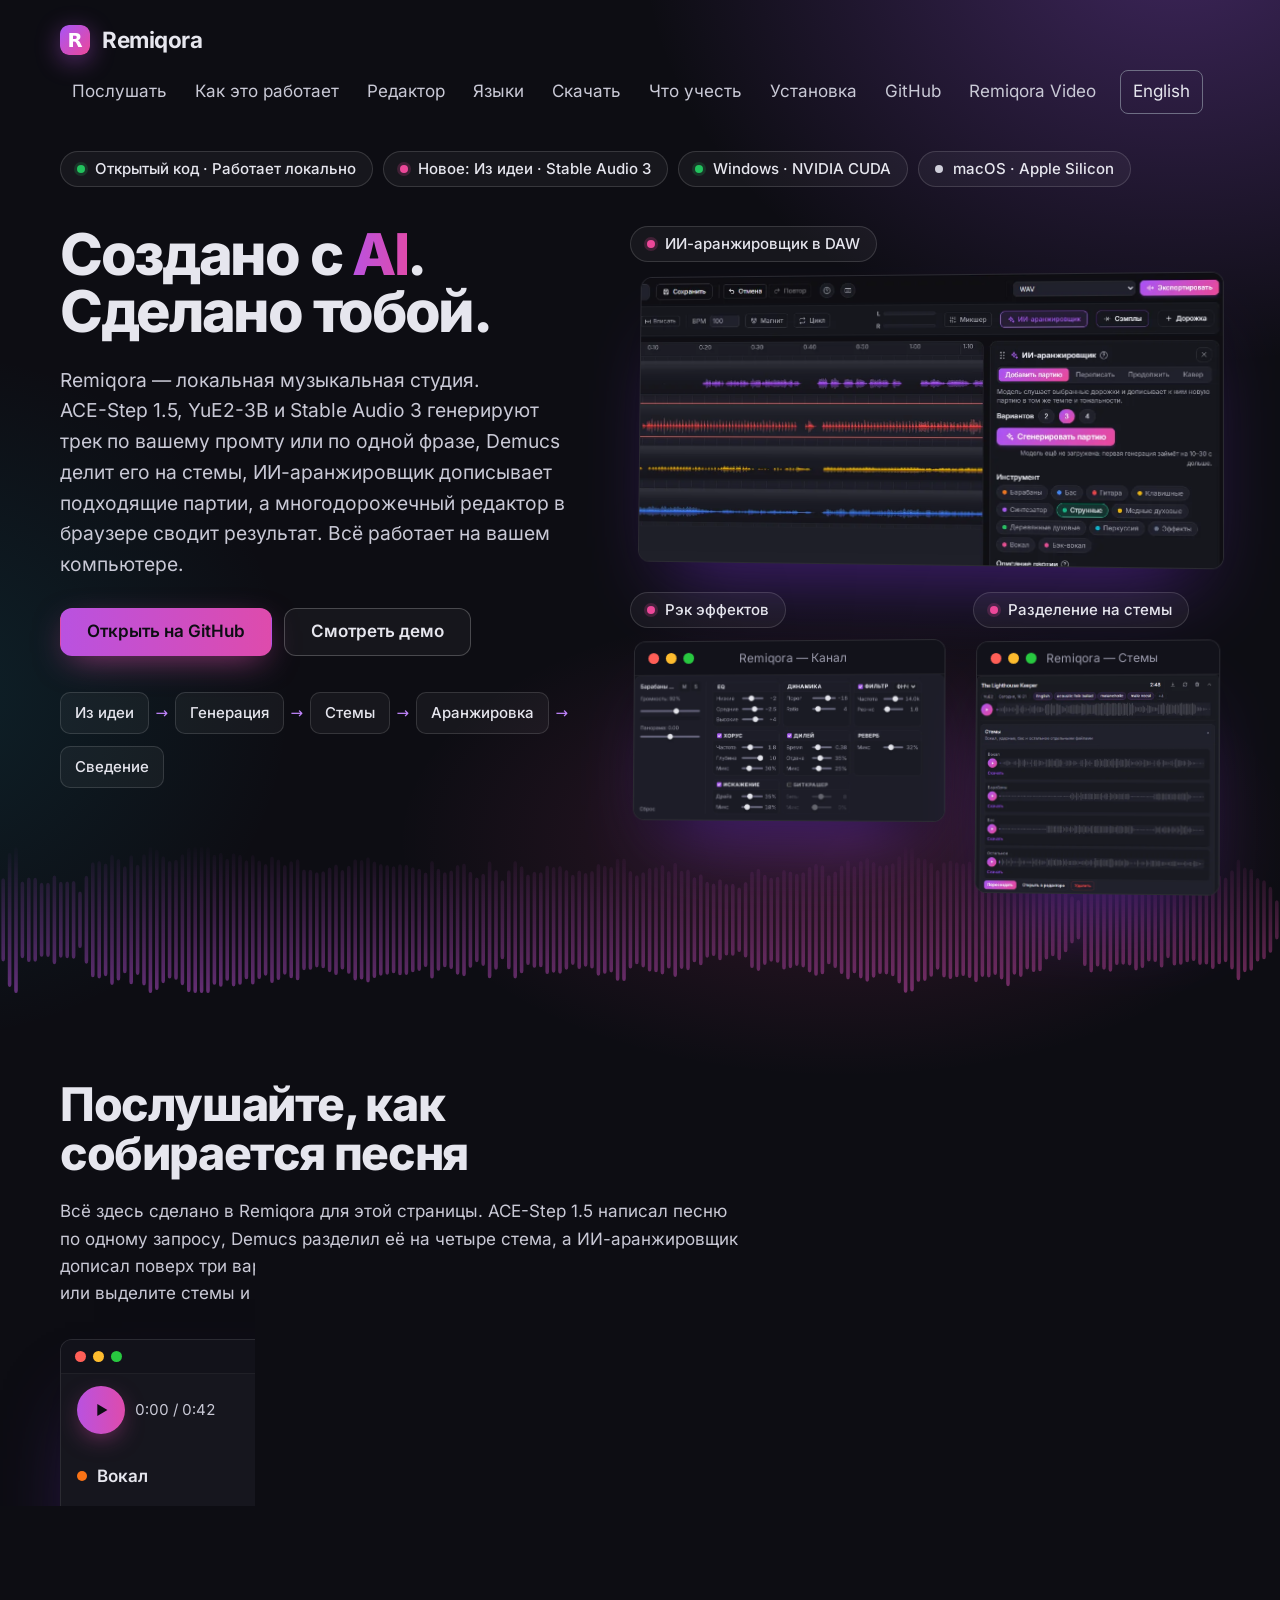
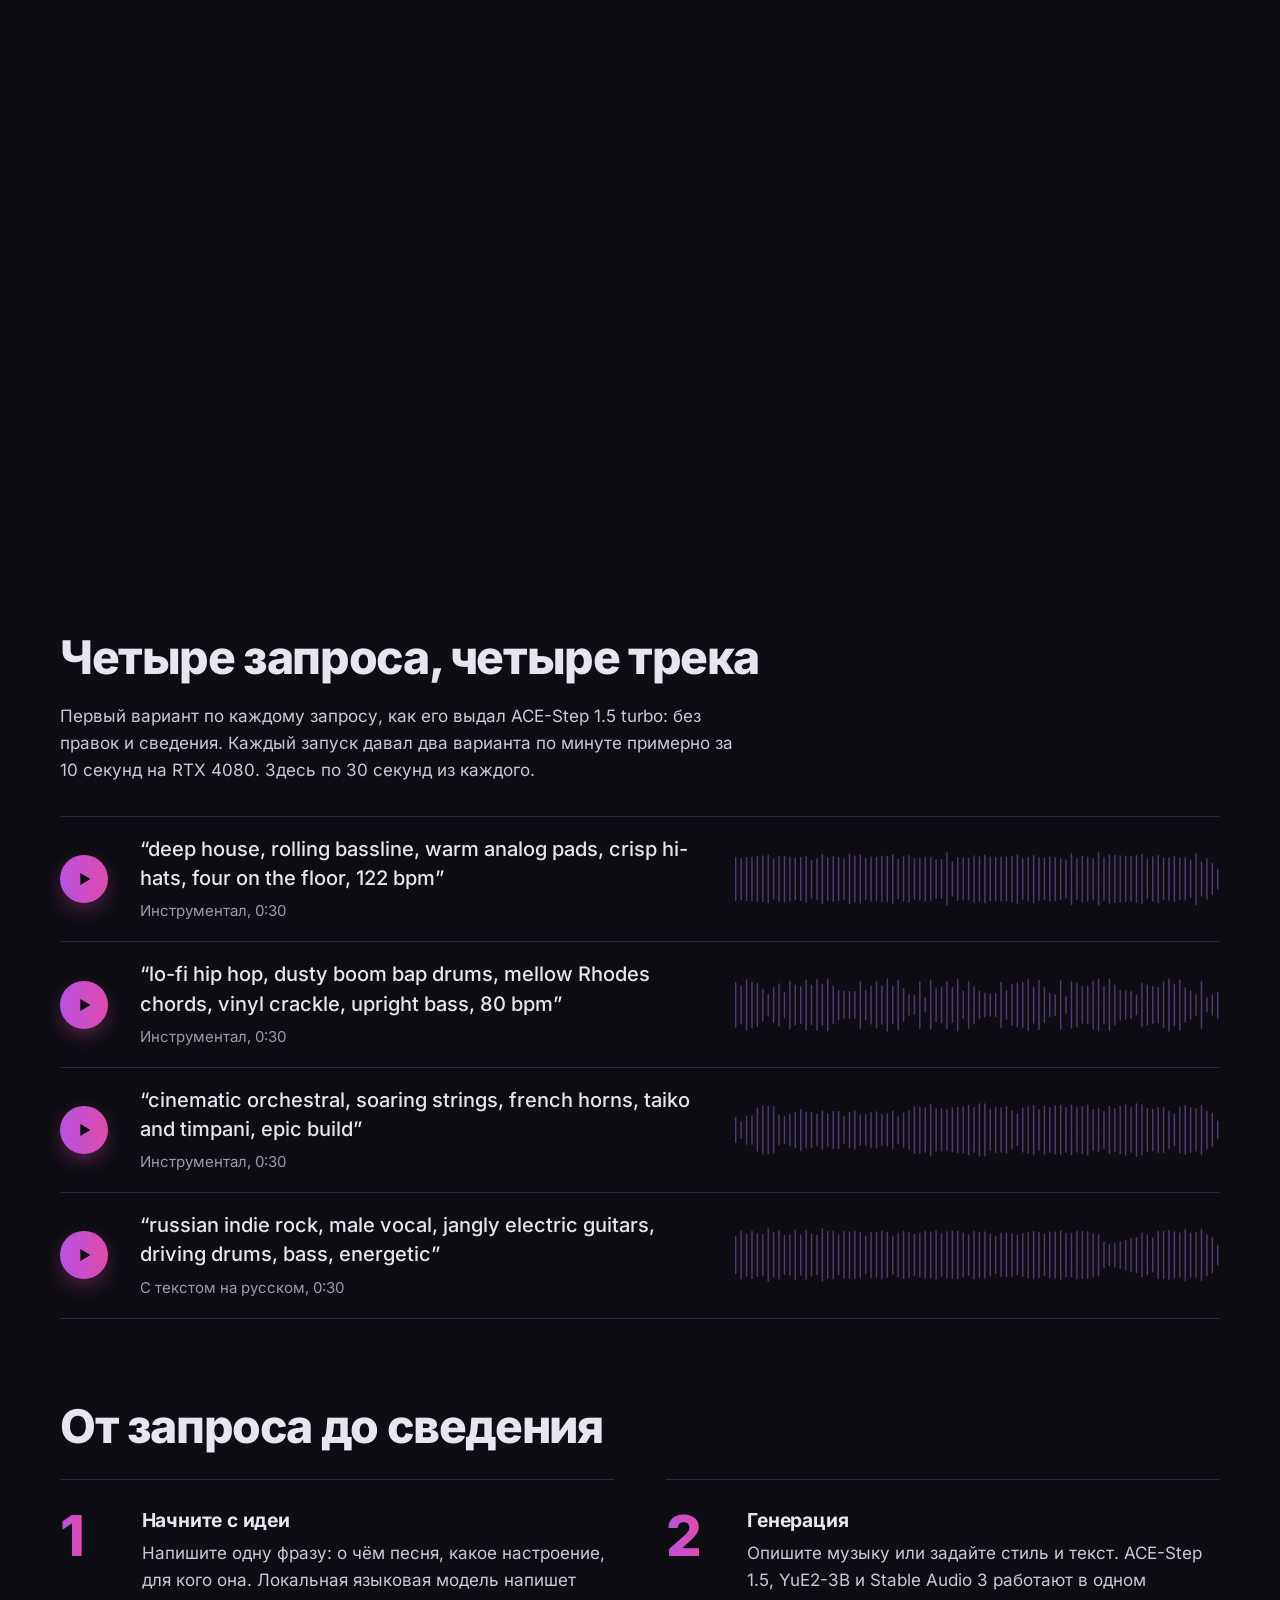
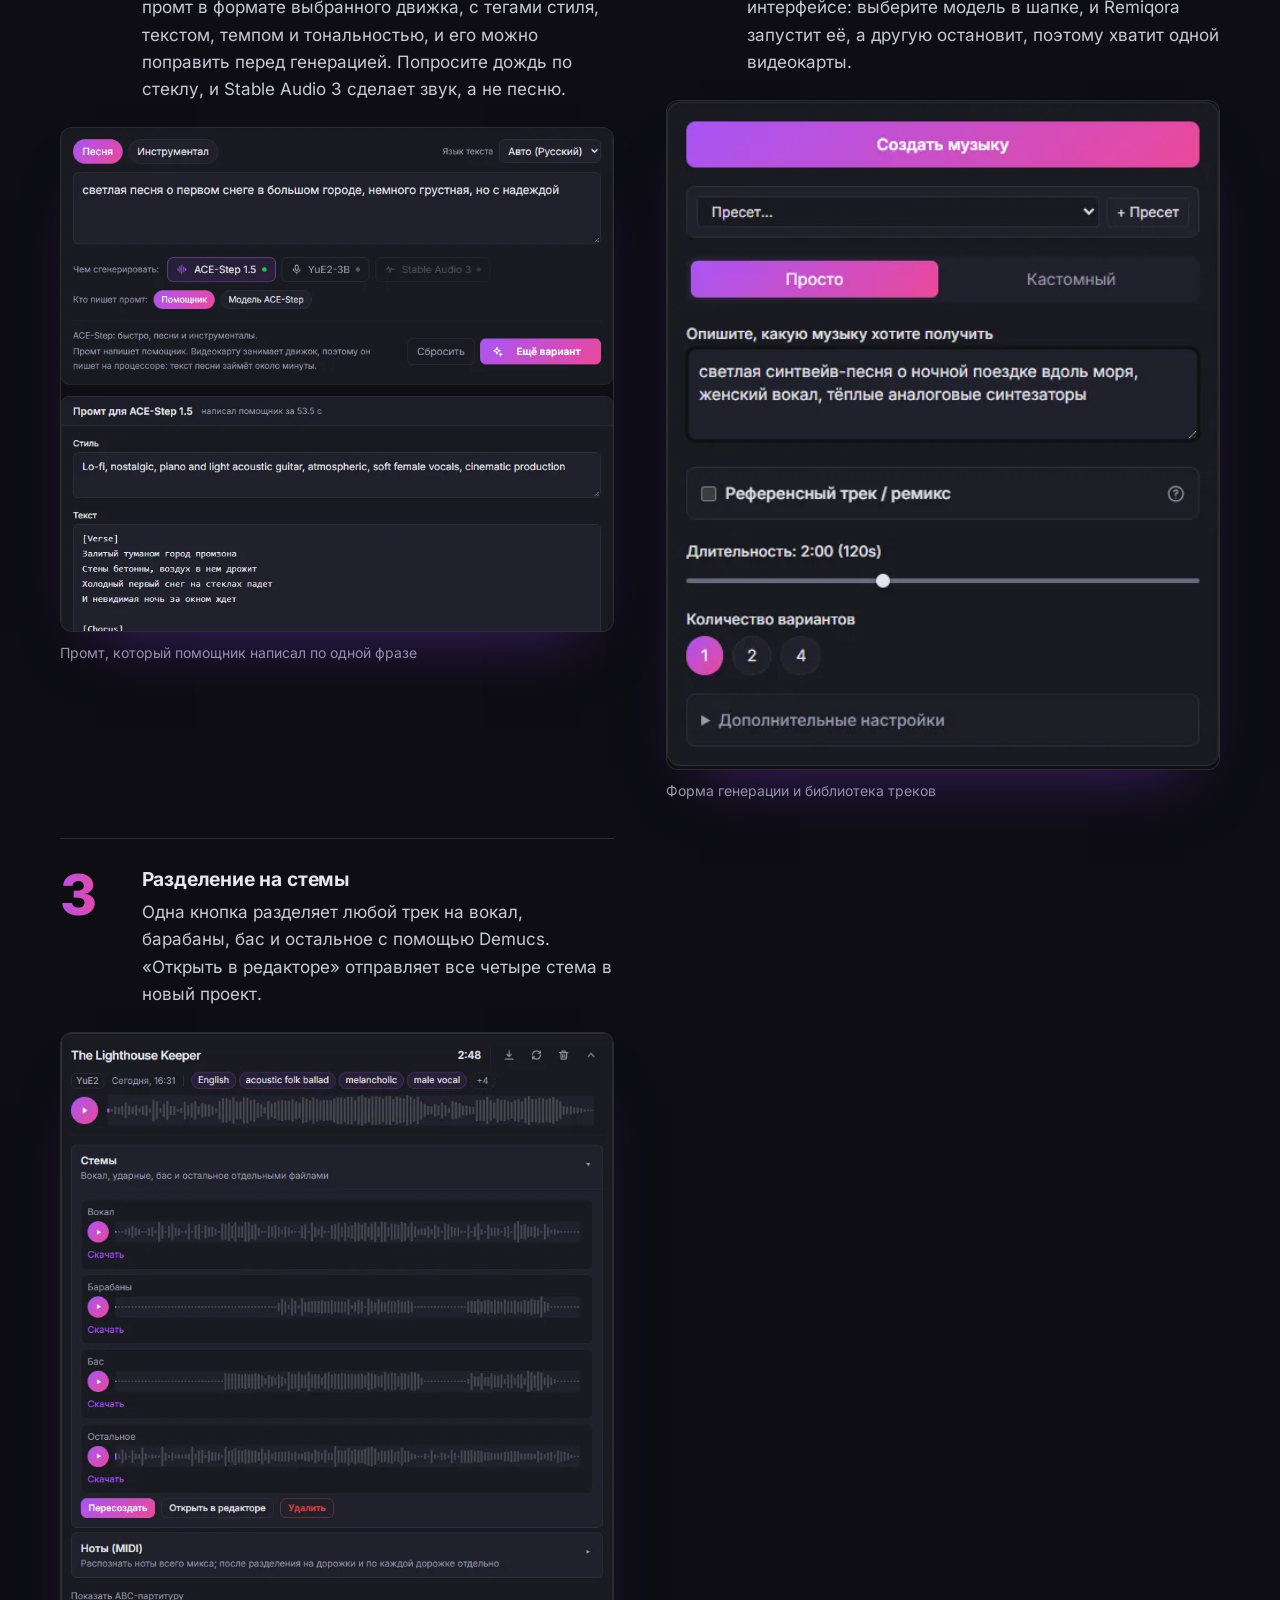
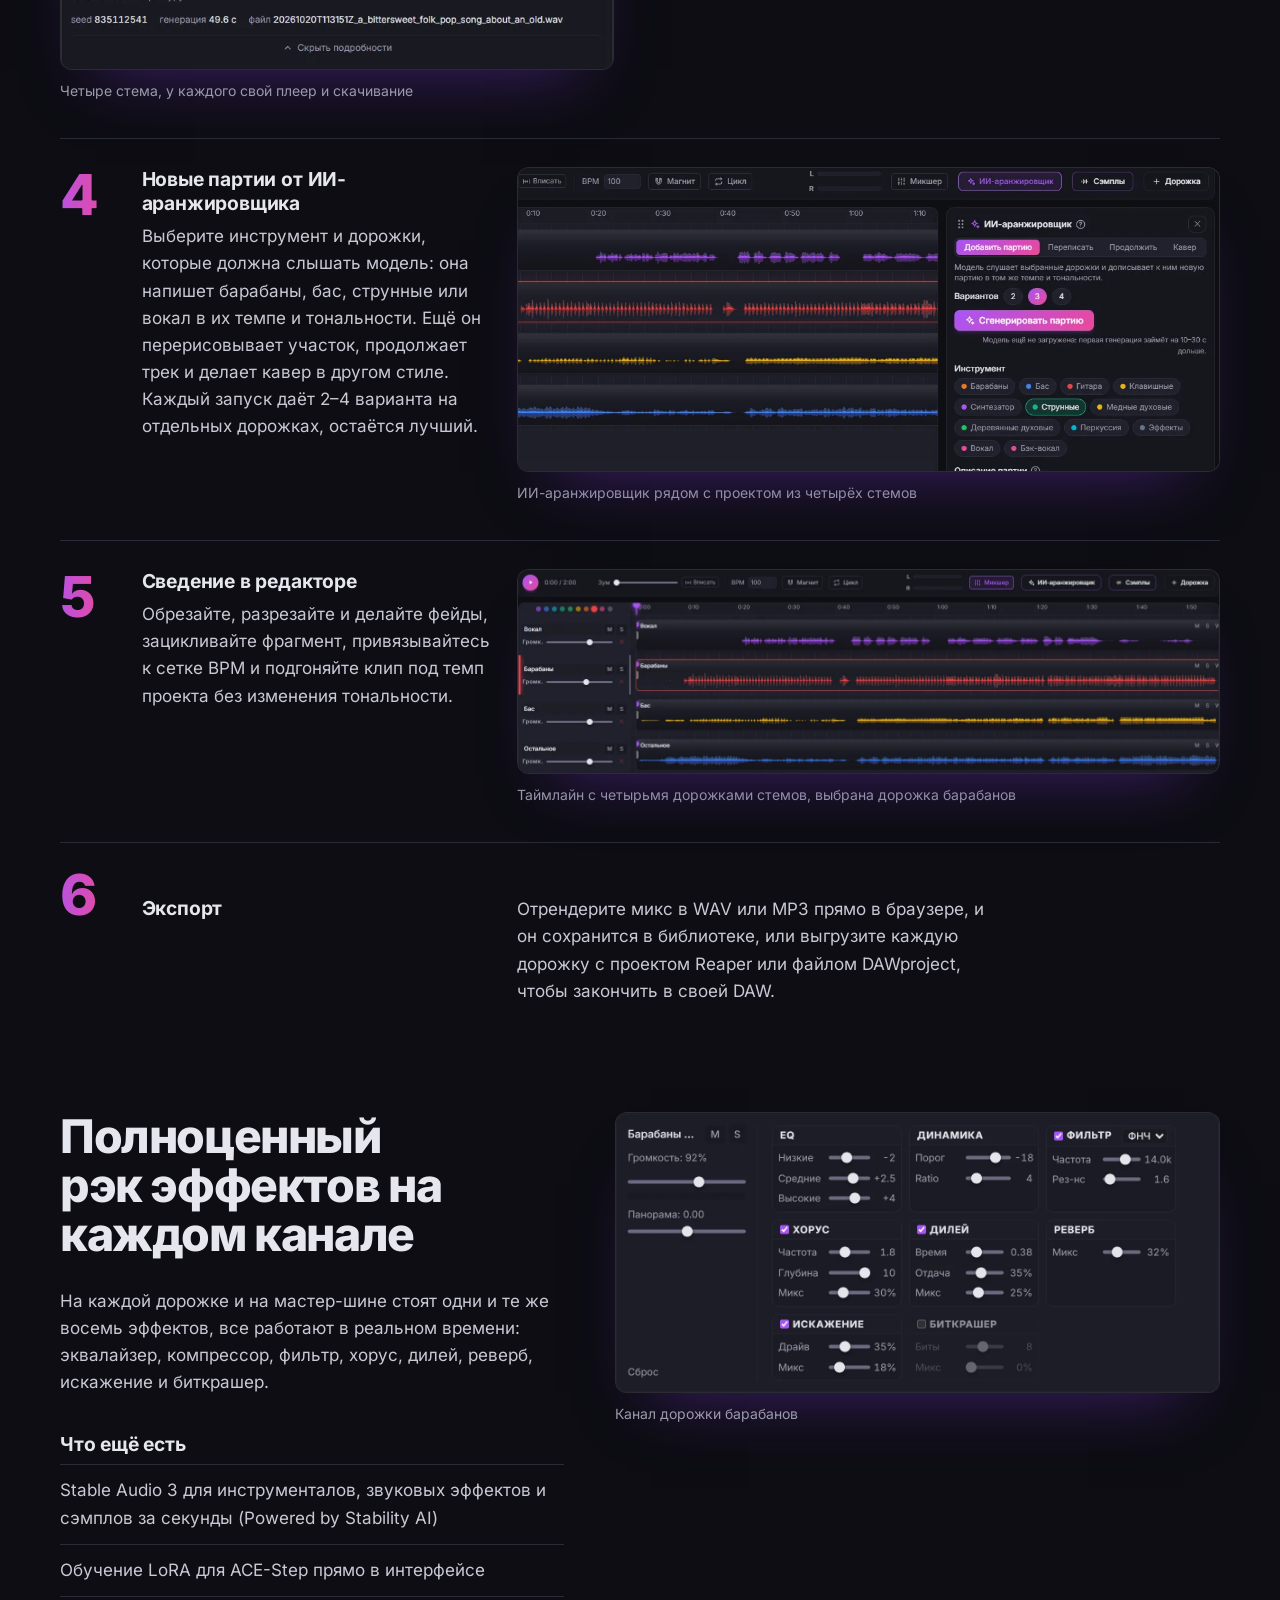
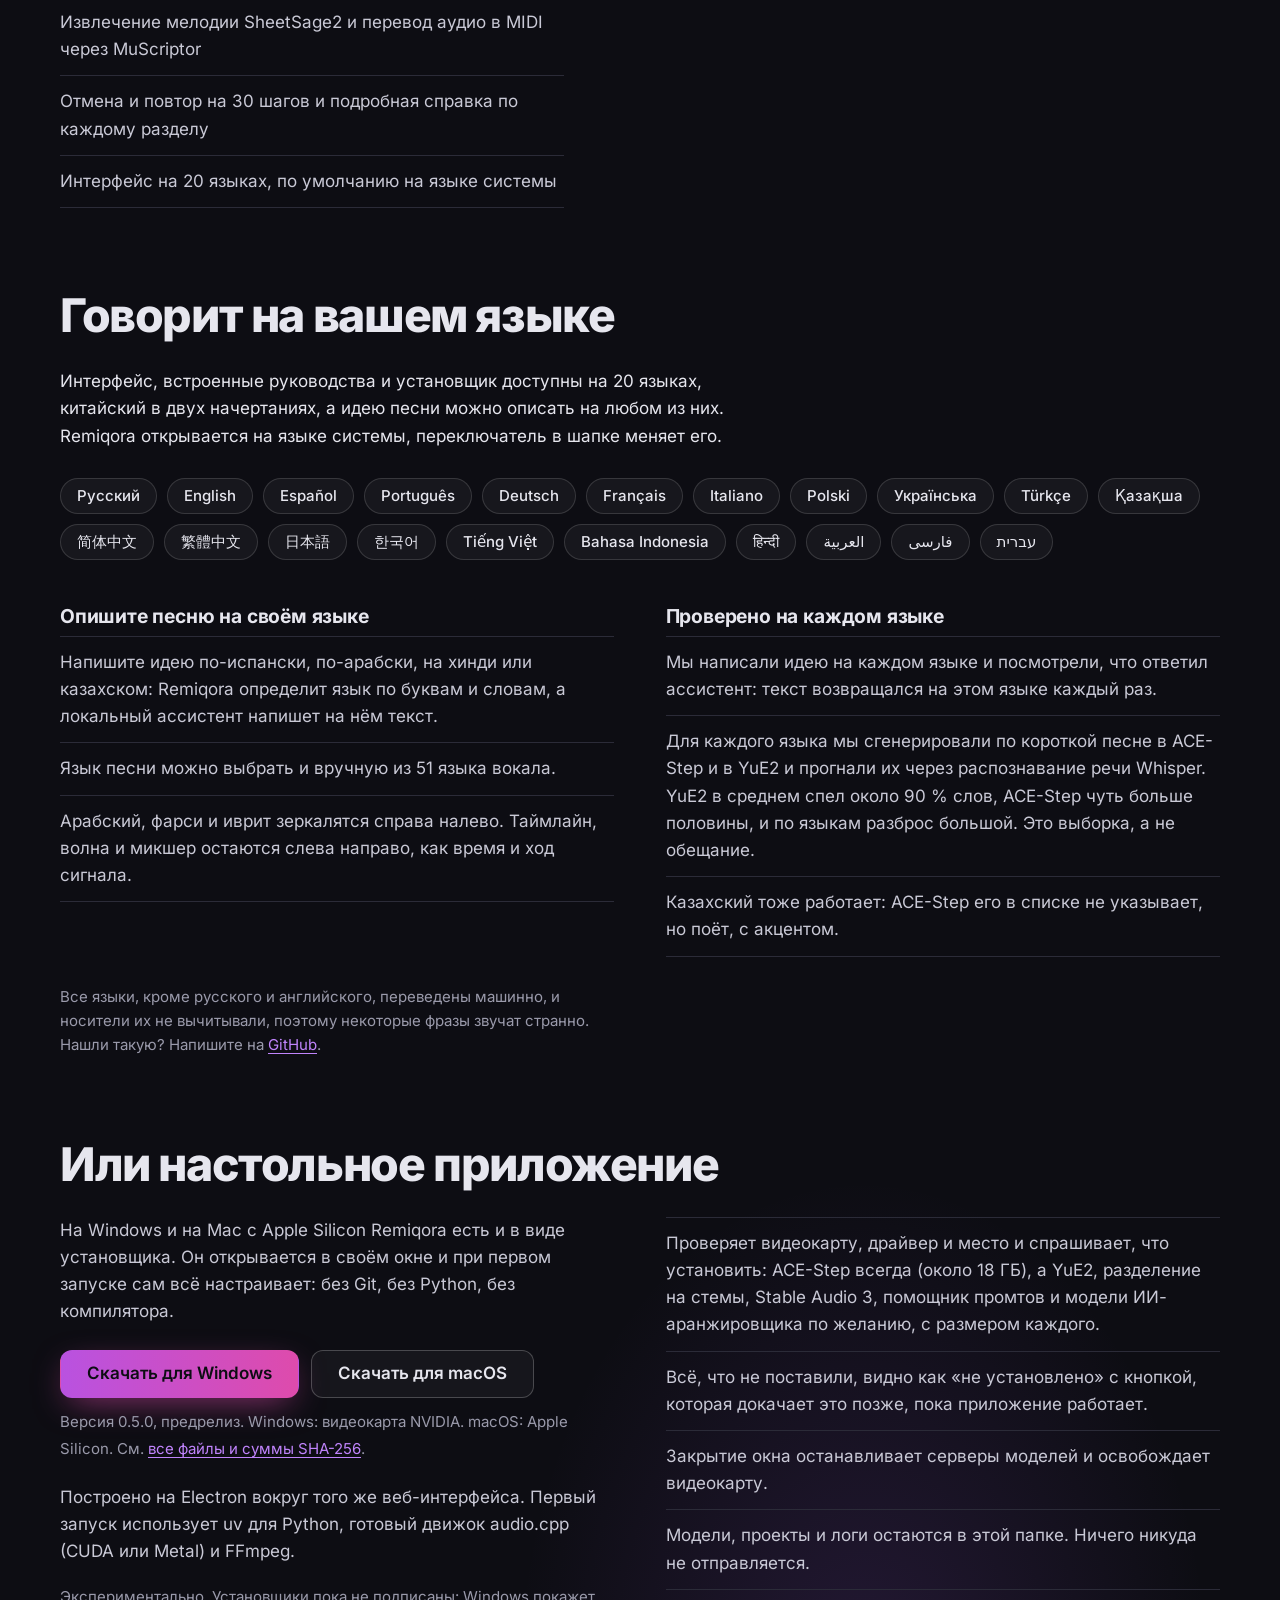
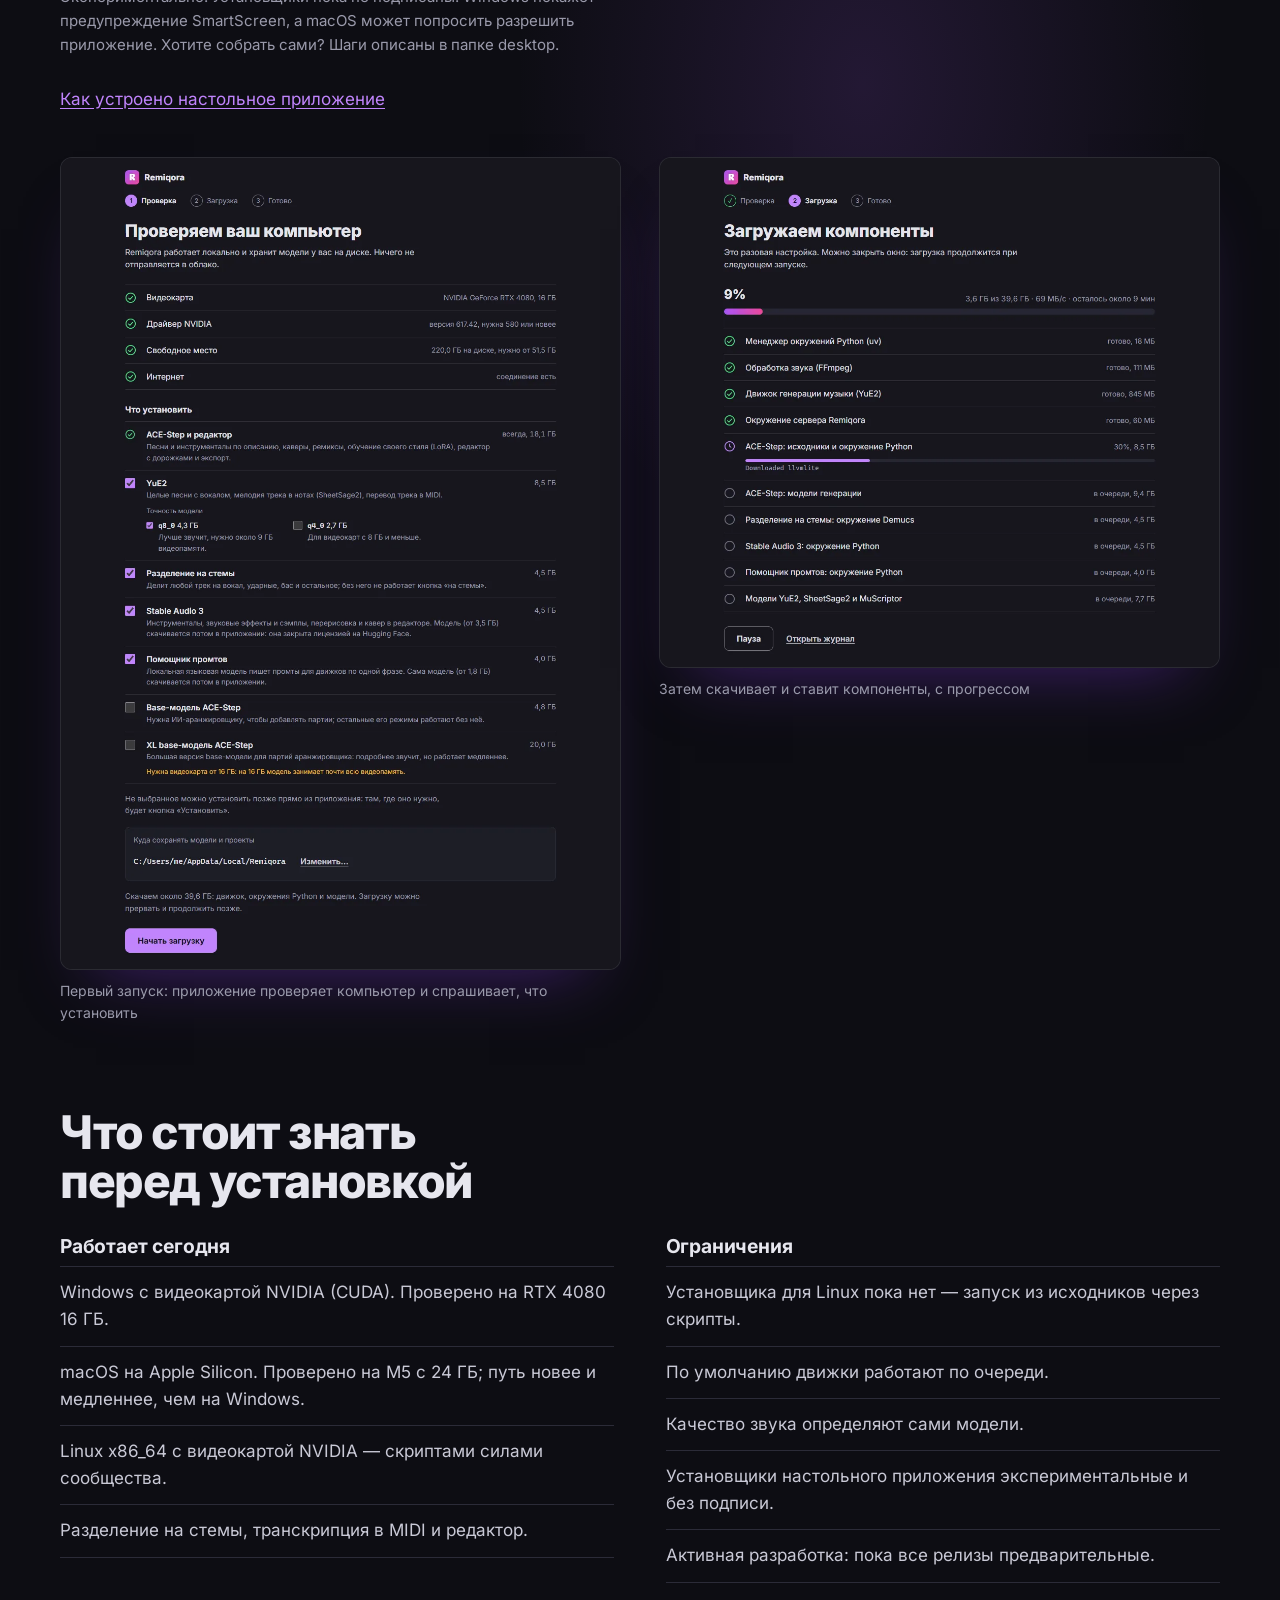
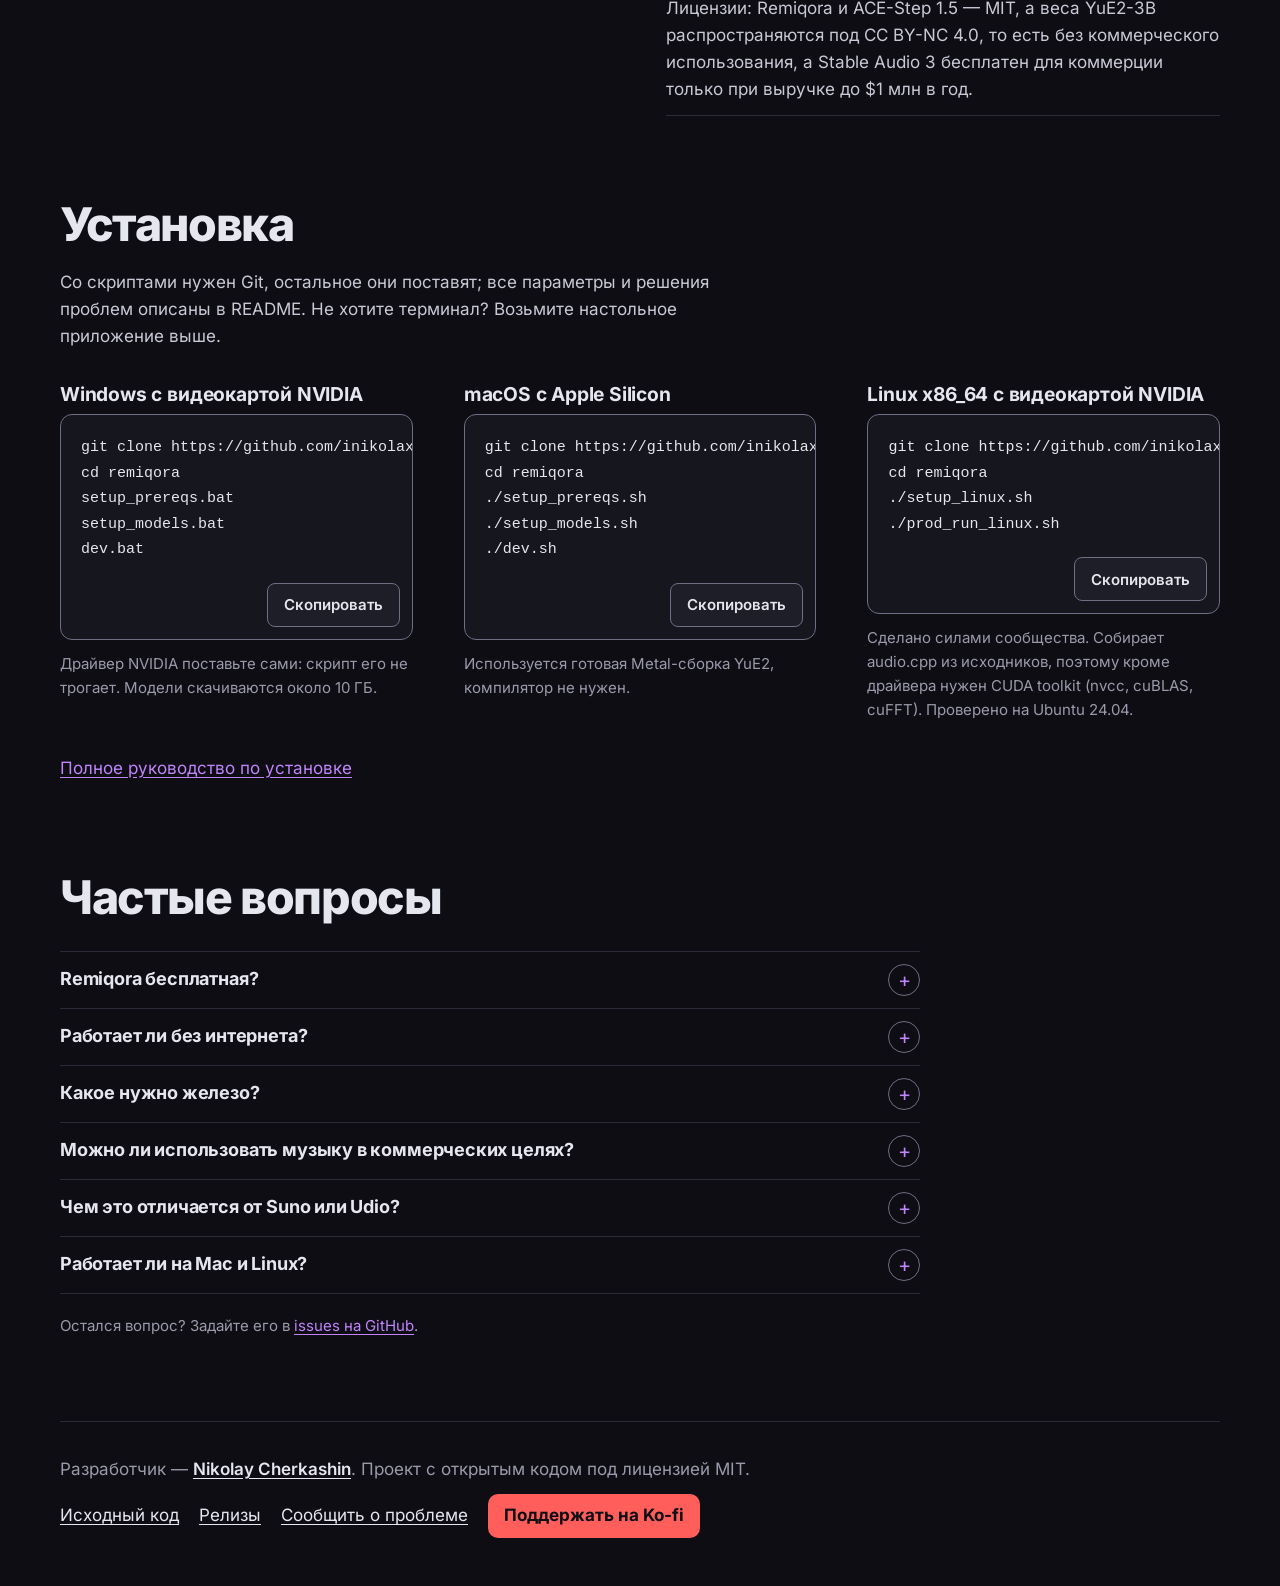
==== commit 00772ab8: "A "Speaks your language" section: the 20 interface languages and what was tested New section on the " ====
--- a/ru/index.html
+++ b/ru/index.html
@@ -32,7 +32,7 @@
 <meta name="twitter:image:alt" content="Remiqora: заголовок «Создано с AI. Сделано тобой.» рядом с многодорожечным редактором с ИИ-аранжировщиком, рэком эффектов и панелью стемов.">
 <link rel="icon" href="../assets/favicon.svg" type="image/svg+xml">
 <link rel="preload" href="../screenshots/14-ai-arranger.webp" as="image" type="image/webp" fetchpriority="high">
-<script type="application/ld+json">{"@context":"https://schema.org","@graph":[{"@type":"WebSite","@id":"https://remiqora.com/#website","url":"https://remiqora.com/","name":"Remiqora","inLanguage":["en","ru"],"publisher":{"@id":"https://remiqora.com/#author"}},{"@type":"WebPage","@id":"https://remiqora.com/ru/#webpage","url":"https://remiqora.com/ru/","name":"Remiqora: локальный ИИ-генератор музыки со стемами и DAW","description":"Студия ИИ-музыки с открытым кодом на вашей видеокарте: песни из одной фразы в ACE-Step, YuE2 и Stable Audio 3, стемы, ИИ-аранжировщик и многодорожечный редактор.","inLanguage":"ru","isPartOf":{"@id":"https://remiqora.com/#website"},"about":{"@id":"https://remiqora.com/#app"},"author":{"@id":"https://remiqora.com/#author"},"primaryImageOfPage":{"@type":"ImageObject","url":"https://remiqora.com/social-preview.png","width":1280,"height":640}},{"@type":"SoftwareApplication","@id":"https://remiqora.com/#app","name":"Remiqora","url":"https://remiqora.com/","description":"Студия ИИ-музыки с открытым кодом на вашей видеокарте: песни из одной фразы в ACE-Step, YuE2 и Stable Audio 3, стемы, ИИ-аранжировщик и многодорожечный редактор.","inLanguage":"ru","applicationCategory":"MultimediaApplication","applicationSubCategory":"Music production","operatingSystem":"Windows, macOS, Linux","softwareRequirements":"Windows or Linux with an NVIDIA CUDA GPU, or macOS on Apple Silicon","featureList":["Генерация музыки по тексту в ACE-Step 1.5, YuE2-3B и Stable Audio 3","Из идеи: локальная языковая модель пишет промт по одной фразе","Инструменталы, звуковые эффекты и сэмплы в Stable Audio 3","Разделение на стемы в Demucs","Извлечение мелодии и перевод аудио в MIDI","Многодорожечный редактор в браузере с рэком эффектов на каждом канале","ИИ-аранжировщик, который добавляет в трек барабаны, бас, струнные и другие партии","Обучение LoRA для ACE-Step","Экспорт в WAV и MP3 или стемами с проектом Reaper или DAWproject"],"softwareVersion":"0.5.0","downloadUrl":"https://github.com/inikolax/remiqora/releases/tag/v0.5.0","memoryRequirements":"NVIDIA GPU with 8 GB of video memory or more (16 GB tested), or Apple Silicon (24 GB tested)","storageRequirements":"18 GB to 80 GB, depending on the models chosen at install","video":{"@id":"https://remiqora.com/#demo"},"image":"https://remiqora.com/social-preview.png","screenshot":["https://remiqora.com/../screenshots/14-ai-arranger.png","https://remiqora.com/../screenshots/08-editor-with-clip.png","https://remiqora.com/../screenshots/05-stems-panel.png","https://remiqora.com/../screenshots/10-editor-effects.png","https://remiqora.com/../screenshots/02-ace-step.png"],"isAccessibleForFree":true,"offers":{"@type":"Offer","price":"0","priceCurrency":"USD"},"license":"https://github.com/inikolax/remiqora/blob/master/LICENSE","author":{"@id":"https://remiqora.com/#author"},"sameAs":["https://github.com/inikolax/remiqora"]},{"@type":"VideoObject","@id":"https://remiqora.com/#demo","name":"Remiqora: a local AI music studio (ACE-Step + YuE2, stems, MIDI, built-in DAW)","description":"Студия ИИ-музыки с открытым кодом на вашей видеокарте: песни из одной фразы в ACE-Step, YuE2 и Stable Audio 3, стемы, ИИ-аранжировщик и многодорожечный редактор.","thumbnailUrl":"https://i.ytimg.com/vi/uV-fbgu4Nf8/hqdefault.jpg","uploadDate":"2026-09-21T01:46:08-07:00","duration":"PT1M5S","contentUrl":"https://www.youtube.com/watch?v=uV-fbgu4Nf8","embedUrl":"https://www.youtube.com/embed/uV-fbgu4Nf8"},{"@type":"FAQPage","@id":"https://remiqora.com/ru/#faq","inLanguage":"ru","isPartOf":{"@id":"https://remiqora.com/ru/#webpage"},"mainEntity":[{"@type":"Question","name":"Remiqora бесплатная?","acceptedAnswer":{"@type":"Answer","text":"Да. Это открытый код под лицензией MIT: без аккаунта, без подписки и без ограничений на число треков. Всё работает на вашем компьютере, так что платите вы только за электричество."}},{"@type":"Question","name":"Работает ли без интернета?","acceptedAnswer":{"@type":"Answer","text":"После разовой загрузки моделей — да: генерация, разделение на стемы, ИИ-аранжировщик и редактор работают на вашем компьютере без сети. Своей телеметрии в Remiqora нет, запросы и треки никуда не отправляются."}},{"@type":"Question","name":"Какое нужно железо?","acceptedAnswer":{"@type":"Answer","text":"Windows или Linux с видеокартой NVIDIA либо Mac на Apple Silicon. Проверено на RTX 4080 с 16 ГБ и на Mac с M5 и 24 ГБ. Для карт с 8 ГБ у YuE2 есть сборка q4_0, сборке q8_0 нужно около 9 ГБ, а необязательной модели XL base — 16 ГБ. Места на диске нужно 18 ГБ только под ACE-Step и до 80 ГБ под всё вместе со Stable Audio 3 и помощником промтов."}},{"@type":"Question","name":"Можно ли использовать музыку в коммерческих целях?","acceptedAnswer":{"@type":"Answer","text":"Зависит от модели, которая сделала трек. ACE-Step 1.5 под лицензией MIT, и его авторы разрешают коммерческое использование. Веса YuE2-3B распространяются под CC BY-NC 4.0, поэтому треки из YuE2 — только для некоммерческого использования. Веса Stable Audio 3 распространяются под Stability AI Community License: коммерческое использование, в том числе сгенерированного звука, бесплатно для людей и компаний с годовой выручкой меньше $1 млн после бесплатной регистрации в Stability AI; при большей выручке нужна лицензия от Stability AI. Перед публикацией сверьтесь с актуальной лицензией модели; авторы ACE-Step также предупреждают о риске случайного нарушения авторских прав."}},{"@type":"Question","name":"Чем это отличается от Suno или Udio?","acceptedAnswer":{"@type":"Answer","text":"Suno и Udio — облачные сервисы со своими моделями. Remiqora запускает открытые модели на вашем компьютере: без кредитов, без очереди, ничего не загружается на сервер. Вместо одного готового файла вы получаете стемы, многодорожечный редактор и ИИ-аранжировщика, поэтому песню можно собирать по партиям и доводить в своей DAW. В некоторых жанрах облачные сервисы пока звучат более отполированно."}},{"@type":"Question","name":"Работает ли на Mac и Linux?","acceptedAnswer":{"@type":"Answer","text":"Для Mac на Apple Silicon есть установщик; Mac на Intel не поддерживаются. На Linux с видеокартой NVIDIA Remiqora запускается из исходников скриптами установки, отдельного установщика пока нет."}}]},{"@type":"Person","@id":"https://remiqora.com/#author","name":"Nikolay Cherkashin","url":"https://github.com/inikolax","sameAs":["https://github.com/inikolax"],"jobTitle":"Developer of Remiqora"}]}</script>
+<script type="application/ld+json">{"@context":"https://schema.org","@graph":[{"@type":"WebSite","@id":"https://remiqora.com/#website","url":"https://remiqora.com/","name":"Remiqora","inLanguage":["en","ru"],"publisher":{"@id":"https://remiqora.com/#author"}},{"@type":"WebPage","@id":"https://remiqora.com/ru/#webpage","url":"https://remiqora.com/ru/","name":"Remiqora: локальный ИИ-генератор музыки со стемами и DAW","description":"Студия ИИ-музыки с открытым кодом на вашей видеокарте: песни из одной фразы в ACE-Step, YuE2 и Stable Audio 3, стемы, ИИ-аранжировщик и многодорожечный редактор.","inLanguage":"ru","isPartOf":{"@id":"https://remiqora.com/#website"},"about":{"@id":"https://remiqora.com/#app"},"author":{"@id":"https://remiqora.com/#author"},"primaryImageOfPage":{"@type":"ImageObject","url":"https://remiqora.com/social-preview.png","width":1280,"height":640}},{"@type":"SoftwareApplication","@id":"https://remiqora.com/#app","name":"Remiqora","url":"https://remiqora.com/","description":"Студия ИИ-музыки с открытым кодом на вашей видеокарте: песни из одной фразы в ACE-Step, YuE2 и Stable Audio 3, стемы, ИИ-аранжировщик и многодорожечный редактор.","inLanguage":"ru","applicationCategory":"MultimediaApplication","applicationSubCategory":"Music production","operatingSystem":"Windows, macOS, Linux","softwareRequirements":"Windows or Linux with an NVIDIA CUDA GPU, or macOS on Apple Silicon","featureList":["Генерация музыки по тексту в ACE-Step 1.5, YuE2-3B и Stable Audio 3","Из идеи: локальная языковая модель пишет промт по одной фразе","Инструменталы, звуковые эффекты и сэмплы в Stable Audio 3","Разделение на стемы в Demucs","Извлечение мелодии и перевод аудио в MIDI","Многодорожечный редактор в браузере с рэком эффектов на каждом канале","ИИ-аранжировщик, который добавляет в трек барабаны, бас, струнные и другие партии","Обучение LoRA для ACE-Step","Экспорт в WAV и MP3 или стемами с проектом Reaper или DAWproject","Интерфейс на 20 языках и «Из идеи» на любом из них"],"softwareVersion":"0.5.0","downloadUrl":"https://github.com/inikolax/remiqora/releases/tag/v0.5.0","memoryRequirements":"NVIDIA GPU with 8 GB of video memory or more (16 GB tested), or Apple Silicon (24 GB tested)","storageRequirements":"18 GB to 80 GB, depending on the models chosen at install","video":{"@id":"https://remiqora.com/#demo"},"image":"https://remiqora.com/social-preview.png","screenshot":["https://remiqora.com/../screenshots/14-ai-arranger.png","https://remiqora.com/../screenshots/08-editor-with-clip.png","https://remiqora.com/../screenshots/05-stems-panel.png","https://remiqora.com/../screenshots/10-editor-effects.png","https://remiqora.com/../screenshots/02-ace-step.png"],"isAccessibleForFree":true,"offers":{"@type":"Offer","price":"0","priceCurrency":"USD"},"license":"https://github.com/inikolax/remiqora/blob/master/LICENSE","author":{"@id":"https://remiqora.com/#author"},"sameAs":["https://github.com/inikolax/remiqora"]},{"@type":"VideoObject","@id":"https://remiqora.com/#demo","name":"Remiqora: a local AI music studio (ACE-Step + YuE2, stems, MIDI, built-in DAW)","description":"Студия ИИ-музыки с открытым кодом на вашей видеокарте: песни из одной фразы в ACE-Step, YuE2 и Stable Audio 3, стемы, ИИ-аранжировщик и многодорожечный редактор.","thumbnailUrl":"https://i.ytimg.com/vi/uV-fbgu4Nf8/hqdefault.jpg","uploadDate":"2026-09-21T01:46:08-07:00","duration":"PT1M5S","contentUrl":"https://www.youtube.com/watch?v=uV-fbgu4Nf8","embedUrl":"https://www.youtube.com/embed/uV-fbgu4Nf8"},{"@type":"FAQPage","@id":"https://remiqora.com/ru/#faq","inLanguage":"ru","isPartOf":{"@id":"https://remiqora.com/ru/#webpage"},"mainEntity":[{"@type":"Question","name":"Remiqora бесплатная?","acceptedAnswer":{"@type":"Answer","text":"Да. Это открытый код под лицензией MIT: без аккаунта, без подписки и без ограничений на число треков. Всё работает на вашем компьютере, так что платите вы только за электричество."}},{"@type":"Question","name":"Работает ли без интернета?","acceptedAnswer":{"@type":"Answer","text":"После разовой загрузки моделей — да: генерация, разделение на стемы, ИИ-аранжировщик и редактор работают на вашем компьютере без сети. Своей телеметрии в Remiqora нет, запросы и треки никуда не отправляются."}},{"@type":"Question","name":"Какое нужно железо?","acceptedAnswer":{"@type":"Answer","text":"Windows или Linux с видеокартой NVIDIA либо Mac на Apple Silicon. Проверено на RTX 4080 с 16 ГБ и на Mac с M5 и 24 ГБ. Для карт с 8 ГБ у YuE2 есть сборка q4_0, сборке q8_0 нужно около 9 ГБ, а необязательной модели XL base — 16 ГБ. Места на диске нужно 18 ГБ только под ACE-Step и до 80 ГБ под всё вместе со Stable Audio 3 и помощником промтов."}},{"@type":"Question","name":"Можно ли использовать музыку в коммерческих целях?","acceptedAnswer":{"@type":"Answer","text":"Зависит от модели, которая сделала трек. ACE-Step 1.5 под лицензией MIT, и его авторы разрешают коммерческое использование. Веса YuE2-3B распространяются под CC BY-NC 4.0, поэтому треки из YuE2 — только для некоммерческого использования. Веса Stable Audio 3 распространяются под Stability AI Community License: коммерческое использование, в том числе сгенерированного звука, бесплатно для людей и компаний с годовой выручкой меньше $1 млн после бесплатной регистрации в Stability AI; при большей выручке нужна лицензия от Stability AI. Перед публикацией сверьтесь с актуальной лицензией модели; авторы ACE-Step также предупреждают о риске случайного нарушения авторских прав."}},{"@type":"Question","name":"Чем это отличается от Suno или Udio?","acceptedAnswer":{"@type":"Answer","text":"Suno и Udio — облачные сервисы со своими моделями. Remiqora запускает открытые модели на вашем компьютере: без кредитов, без очереди, ничего не загружается на сервер. Вместо одного готового файла вы получаете стемы, многодорожечный редактор и ИИ-аранжировщика, поэтому песню можно собирать по партиям и доводить в своей DAW. В некоторых жанрах облачные сервисы пока звучат более отполированно."}},{"@type":"Question","name":"Работает ли на Mac и Linux?","acceptedAnswer":{"@type":"Answer","text":"Для Mac на Apple Silicon есть установщик; Mac на Intel не поддерживаются. На Linux с видеокартой NVIDIA Remiqora запускается из исходников скриптами установки, отдельного установщика пока нет."}}]},{"@type":"Person","@id":"https://remiqora.com/#author","name":"Nikolay Cherkashin","url":"https://github.com/inikolax","sameAs":["https://github.com/inikolax"],"jobTitle":"Developer of Remiqora"}]}</script>
 <link rel="preload" href="../assets/fonts/inter-latin.woff2" as="font" type="font/woff2" crossorigin>
 <link rel="preload" href="../assets/fonts/inter-cyrillic.woff2" as="font" type="font/woff2" crossorigin>
 <link rel="stylesheet" href="../assets/site.css">
@@ -41,7 +41,7 @@
 <a class="skip" href="#main">К содержимому</a>
 <header class="top wrap">
   <a class="brand" href="../" aria-label="Remiqora"><img src="../assets/favicon.svg" width="30" height="30" alt=""><span>Remiqora</span></a>
-  <nav aria-label="Основная"><a href="#listen">Послушать</a><a href="#how">Как это работает</a><a href="#editor">Редактор</a><a href="#desktop">Скачать</a><a href="#limits">Что учесть</a><a href="#install">Установка</a><a href="https://github.com/inikolax/remiqora">GitHub</a><a class="product" href="video/">Remiqora Video</a><a class="lang" href="../" hreflang="en" lang="en">English</a></nav>
+  <nav aria-label="Основная"><a href="#listen">Послушать</a><a href="#how">Как это работает</a><a href="#editor">Редактор</a><a href="#languages">Языки</a><a href="#desktop">Скачать</a><a href="#limits">Что учесть</a><a href="#install">Установка</a><a href="https://github.com/inikolax/remiqora">GitHub</a><a class="product" href="video/">Remiqora Video</a><a class="lang" href="../" hreflang="en" lang="en">English</a></nav>
 </header>
 <main id="main">
   <section class="hero">
@@ -100,9 +100,20 @@
       <h2>Полноценный рэк эффектов на каждом канале</h2>
       <p>На каждой дорожке и на мастер-шине стоят одни и те же восемь эффектов, все работают в реальном времени: эквалайзер, компрессор, фильтр, хорус, дилей, реверб, искажение и биткрашер.</p>
       <h3>Что ещё есть</h3>
-      <ul class="plain"><li>Stable Audio 3 для инструменталов, звуковых эффектов и сэмплов за секунды (Powered by Stability AI)</li><li>Обучение LoRA для ACE-Step прямо в интерфейсе</li><li>Извлечение мелодии SheetSage2 и перевод аудио в MIDI через MuScriptor</li><li>Отмена и повтор на 30 шагов и подробная справка по каждому разделу</li><li>Интерфейс на русском и английском, по умолчанию на языке системы</li></ul>
+      <ul class="plain"><li>Stable Audio 3 для инструменталов, звуковых эффектов и сэмплов за секунды (Powered by Stability AI)</li><li>Обучение LoRA для ACE-Step прямо в интерфейсе</li><li>Извлечение мелодии SheetSage2 и перевод аудио в MIDI через MuScriptor</li><li>Отмена и повтор на 30 шагов и подробная справка по каждому разделу</li><li>Интерфейс на 20 языках, по умолчанию на языке системы</li></ul>
     </div>
     <figure class="shot"><div class="frame"><img class="plain" src="../screenshots/10-editor-effects.webp" width="1338" height="620" alt="Рэк эффектов канала барабанов: эквалайзер, динамика, фильтр, хорус, дилей, реверб и искажение включены" loading="lazy"></div><figcaption>Канал дорожки барабанов</figcaption></figure>
+  </section>
+
+  <section id="languages" class="wrap section languages" aria-labelledby="languages-h">
+    <h2 id="languages-h">Говорит на вашем языке</h2>
+    <p>Интерфейс, встроенные руководства и установщик доступны на 20 языках, китайский в двух начертаниях, а идею песни можно описать на любом из них. Remiqora открывается на языке системы, переключатель в шапке меняет его.</p>
+    <ul class="pills" role="list" aria-label="Языки интерфейса"><li class="pill" lang="ru">Русский</li><li class="pill" lang="en">English</li><li class="pill" lang="es">Español</li><li class="pill" lang="pt-BR">Português</li><li class="pill" lang="de">Deutsch</li><li class="pill" lang="fr">Français</li><li class="pill" lang="it">Italiano</li><li class="pill" lang="pl">Polski</li><li class="pill" lang="uk">Українська</li><li class="pill" lang="tr">Türkçe</li><li class="pill" lang="kk">Қазақша</li><li class="pill" lang="zh-CN">简体中文</li><li class="pill" lang="zh-TW">繁體中文</li><li class="pill" lang="ja">日本語</li><li class="pill" lang="ko">한국어</li><li class="pill" lang="vi">Tiếng Việt</li><li class="pill" lang="id">Bahasa Indonesia</li><li class="pill" lang="hi">हिन्दी</li><li class="pill" lang="ar" dir="rtl">العربية</li><li class="pill" lang="fa" dir="rtl">فارسی</li><li class="pill" lang="he" dir="rtl">עברית</li></ul>
+    <div class="cols">
+      <div><h3>Опишите песню на своём языке</h3><ul class="plain"><li>Напишите идею по-испански, по-арабски, на хинди или казахском: Remiqora определит язык по буквам и словам, а локальный ассистент напишет на нём текст.</li><li>Язык песни можно выбрать и вручную из 51 языка вокала.</li><li>Арабский, фарси и иврит зеркалятся справа налево. Таймлайн, волна и микшер остаются слева направо, как время и ход сигнала.</li></ul></div>
+      <div><h3>Проверено на каждом языке</h3><ul class="plain"><li>Мы написали идею на каждом языке и посмотрели, что ответил ассистент: текст возвращался на этом языке каждый раз.</li><li>Для каждого языка мы сгенерировали по короткой песне в ACE-Step и в YuE2 и прогнали их через распознавание речи Whisper. YuE2 в среднем спел около 90 % слов, ACE-Step чуть больше половины, и по языкам разброс большой. Это выборка, а не обещание.</li><li>Казахский тоже работает: ACE-Step его в списке не указывает, но поёт, с акцентом.</li></ul></div>
+    </div>
+    <p class="note">Все языки, кроме русского и английского, переведены машинно, и носители их не вычитывали, поэтому некоторые фразы звучат странно. Нашли такую? Напишите на <a href="https://github.com/inikolax/remiqora/issues">GitHub</a>.</p>
   </section>
 
   <section id="desktop" class="wrap section desktop">
--- a/assets/site.css
+++ b/assets/site.css
@@ -252,6 +252,11 @@
 .more { margin: 24px 0 0; }
 .more a { display: inline-flex; align-items: center; min-height: 44px; }
 
+/* languages */
+.languages > p { max-width: var(--measure); }
+.languages .pills { margin: 28px 0 44px; }
+.languages .note { max-width: var(--measure); margin-top: 28px; }
+
 /* FAQ: native <details>, so it opens without script and stays searchable */
 .faq__list { max-width: 860px; border-bottom: 1px solid var(--hairline); }
 .qa { border-top: 1px solid var(--hairline); }
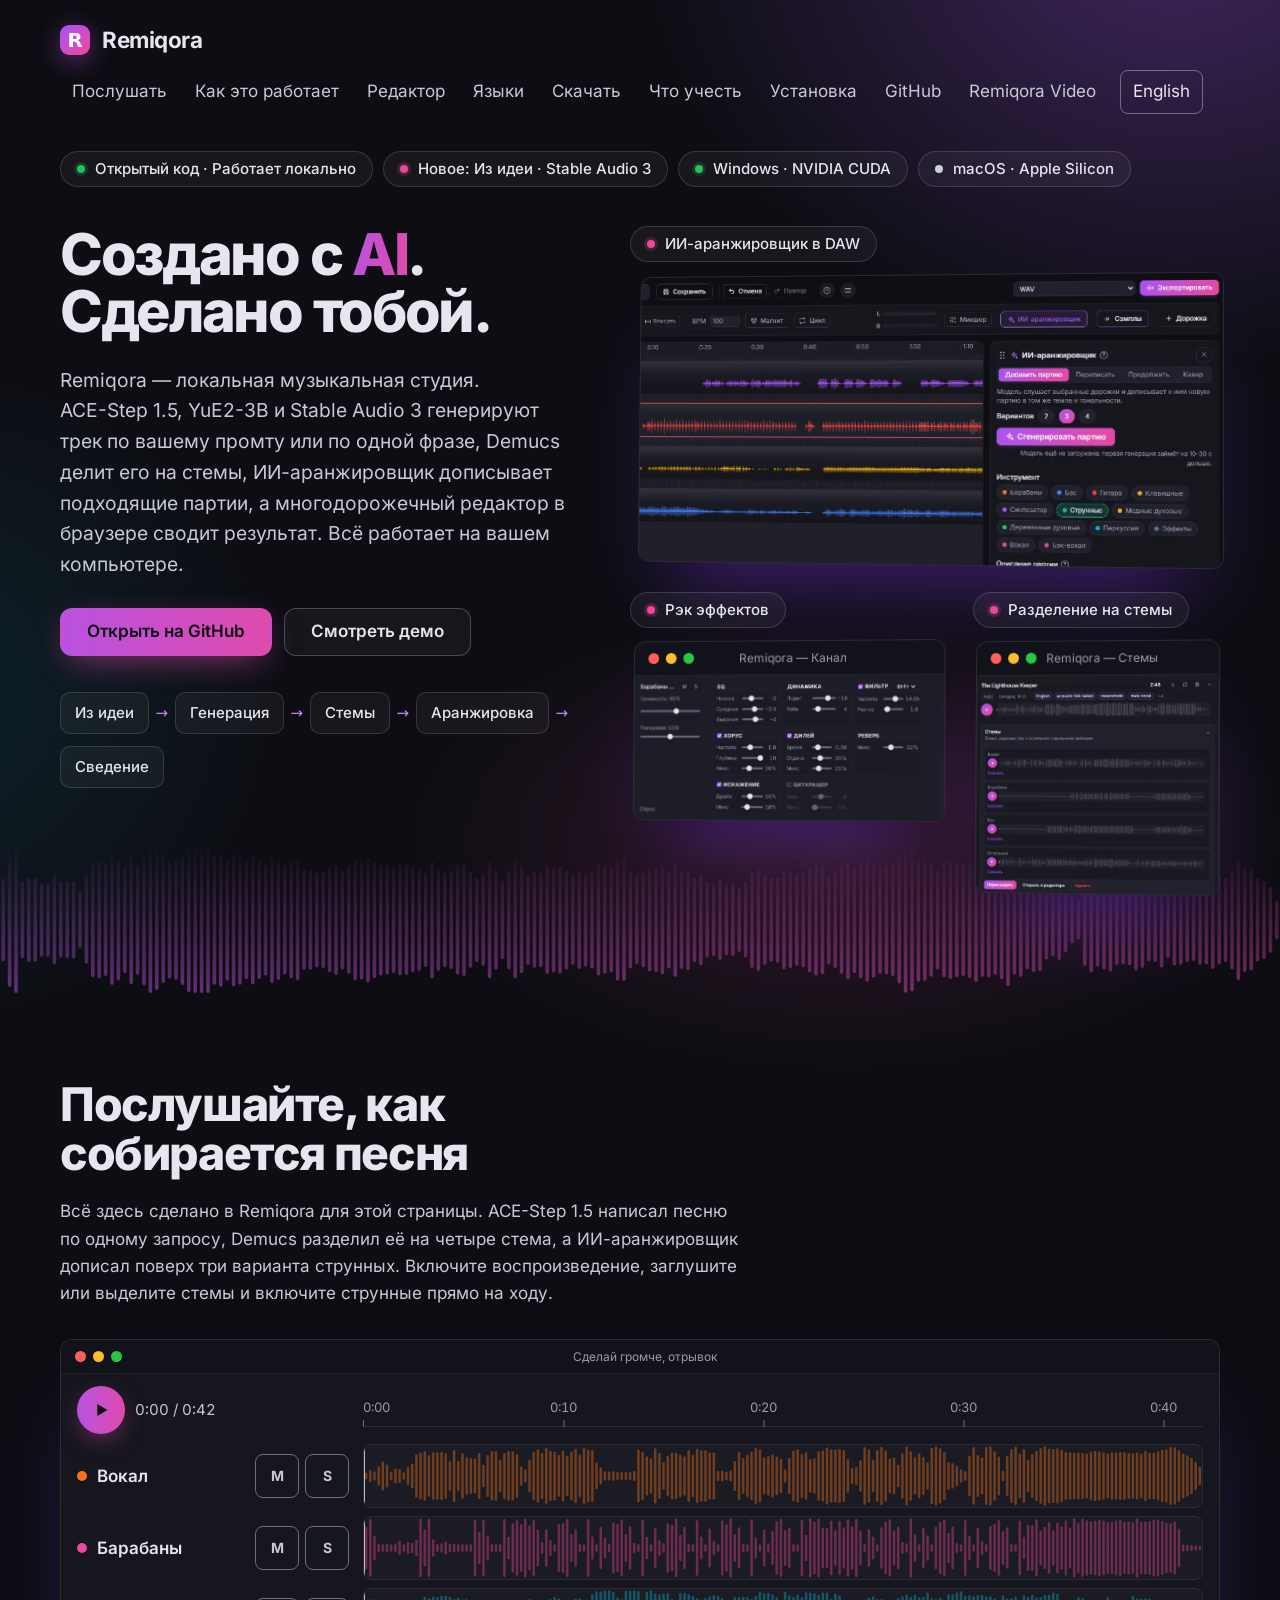
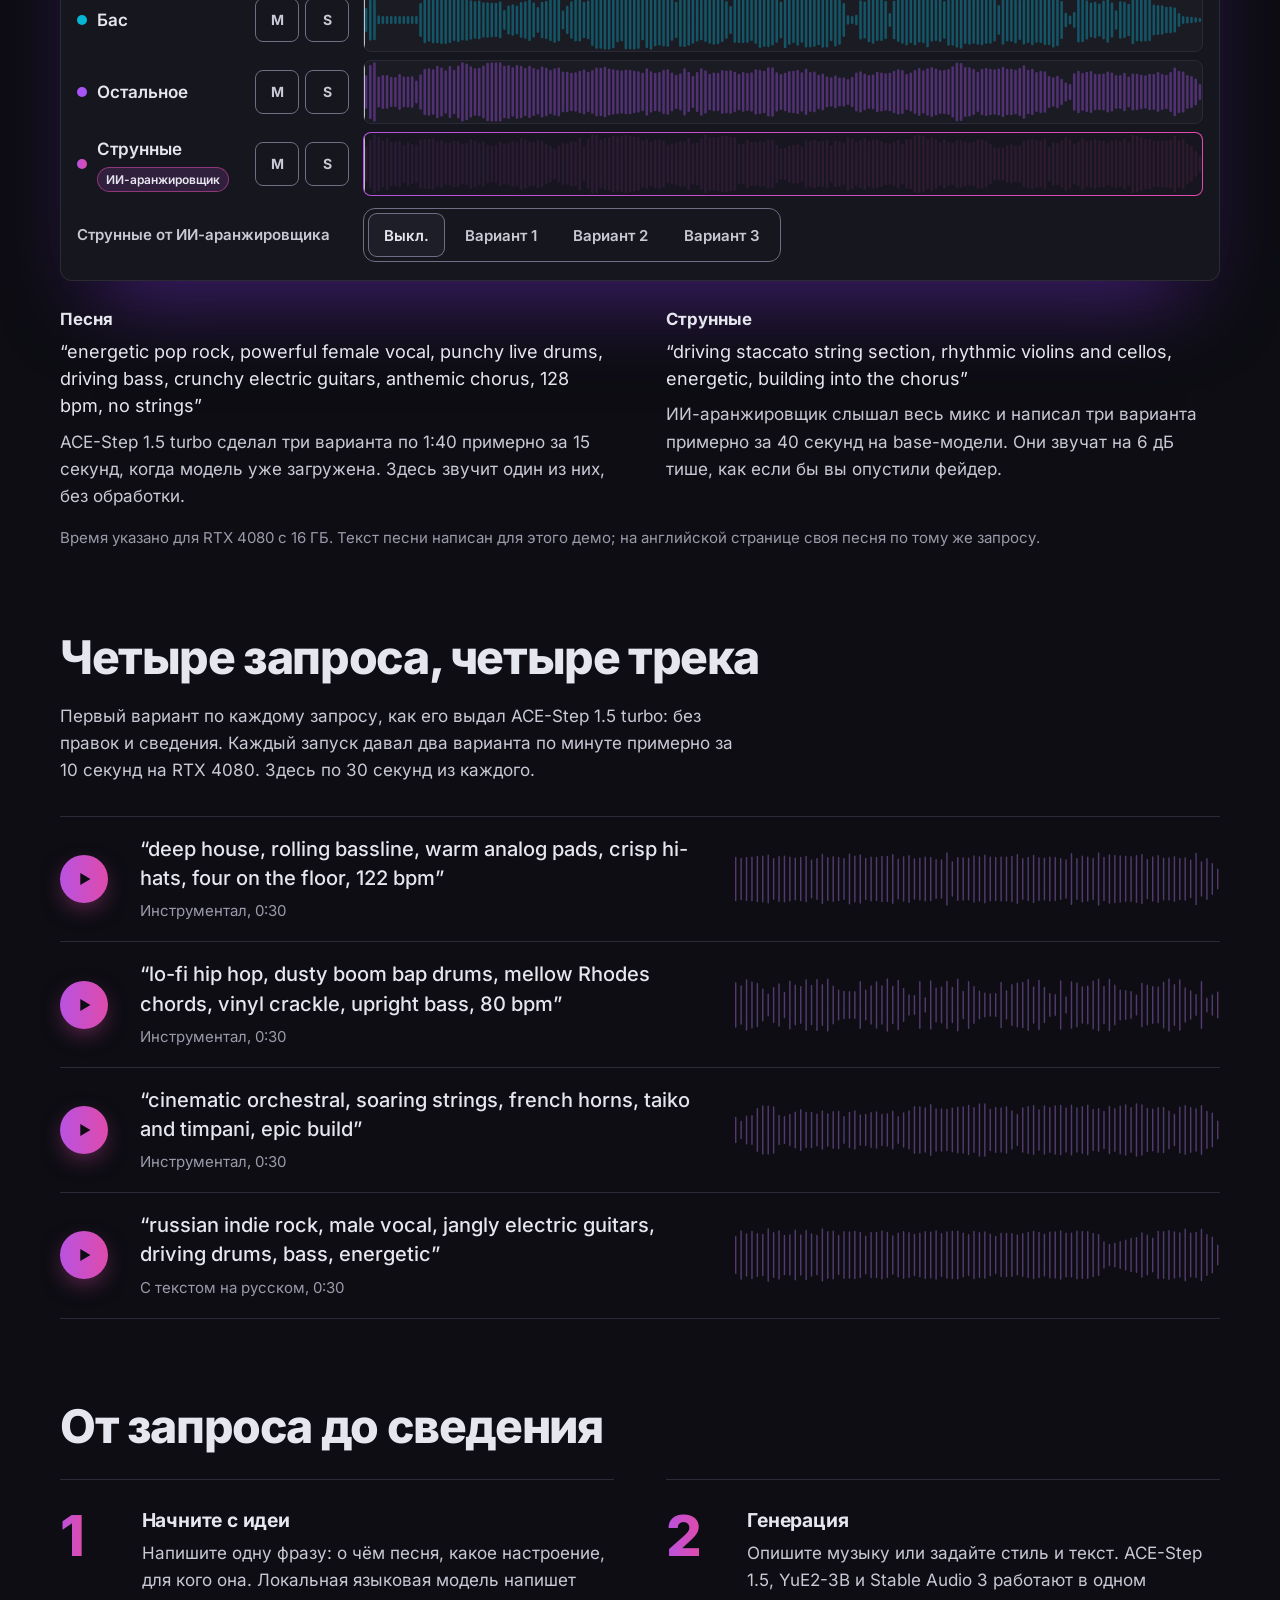
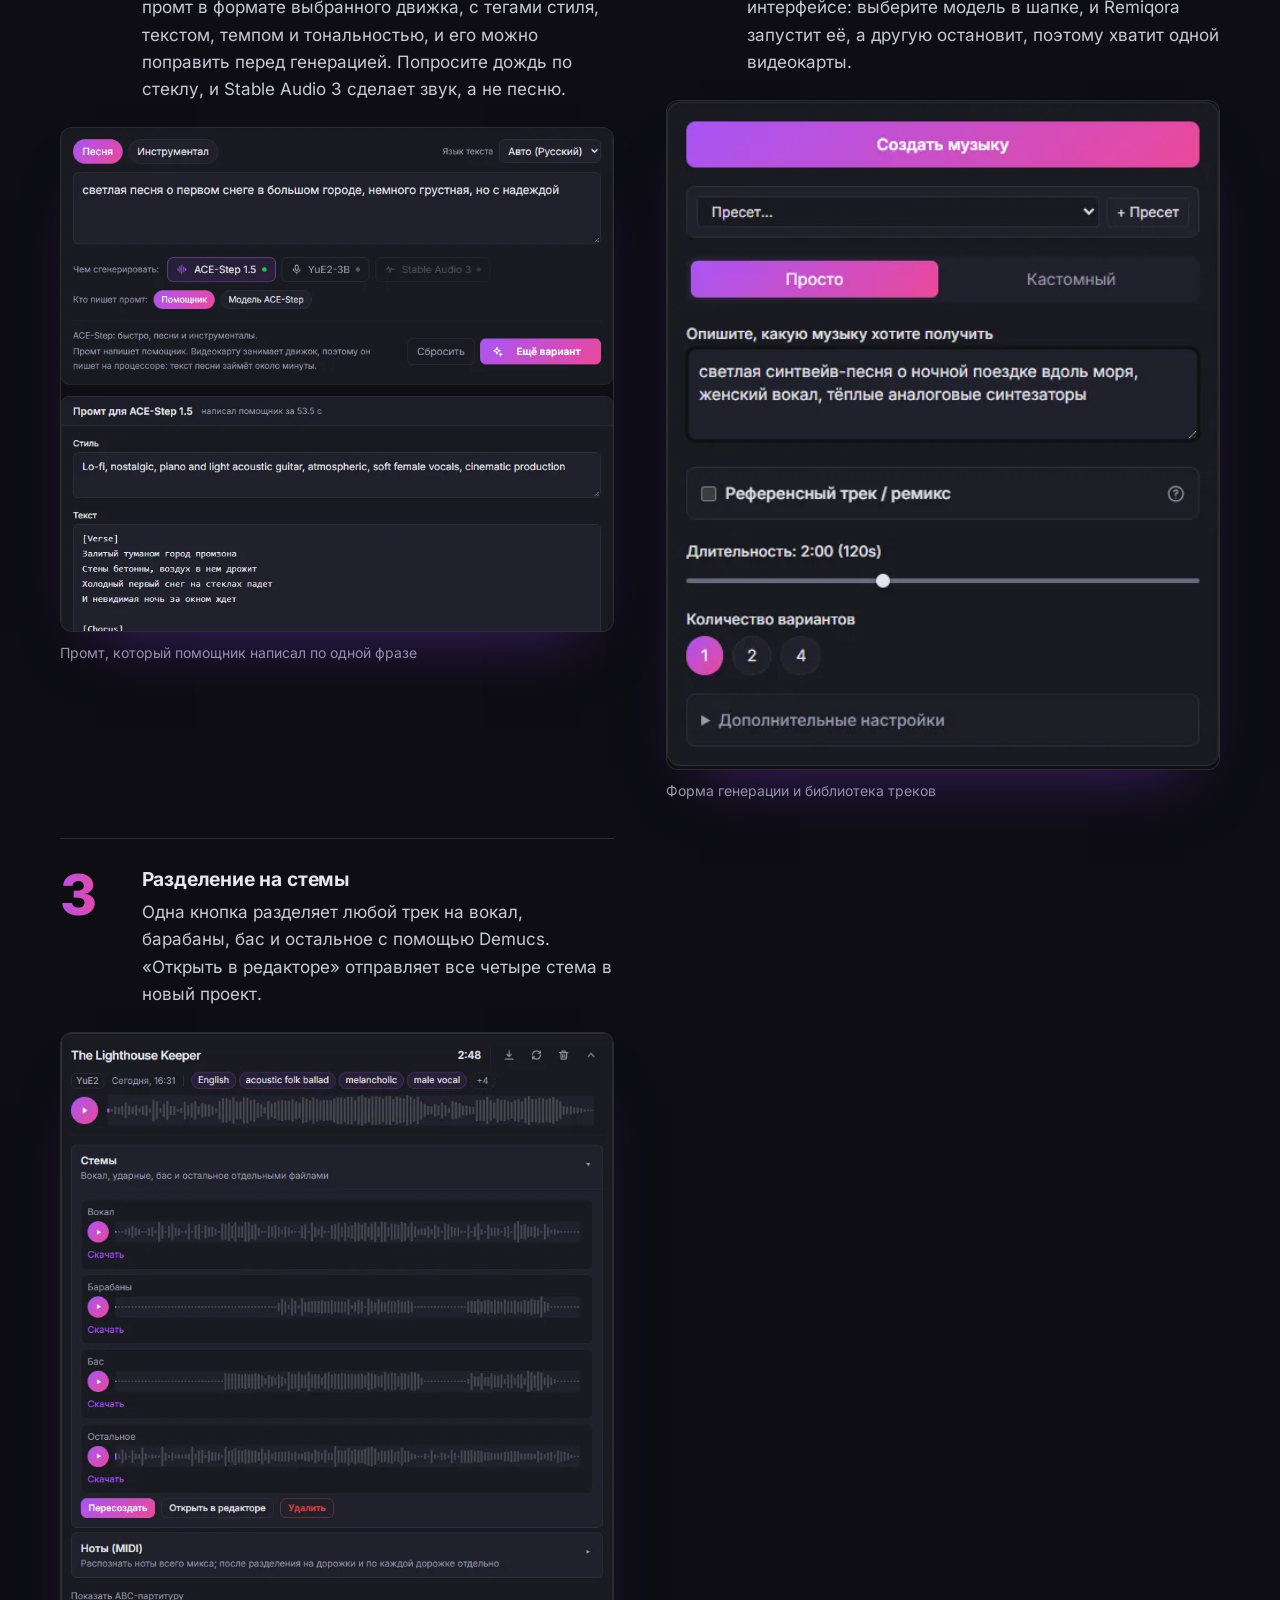
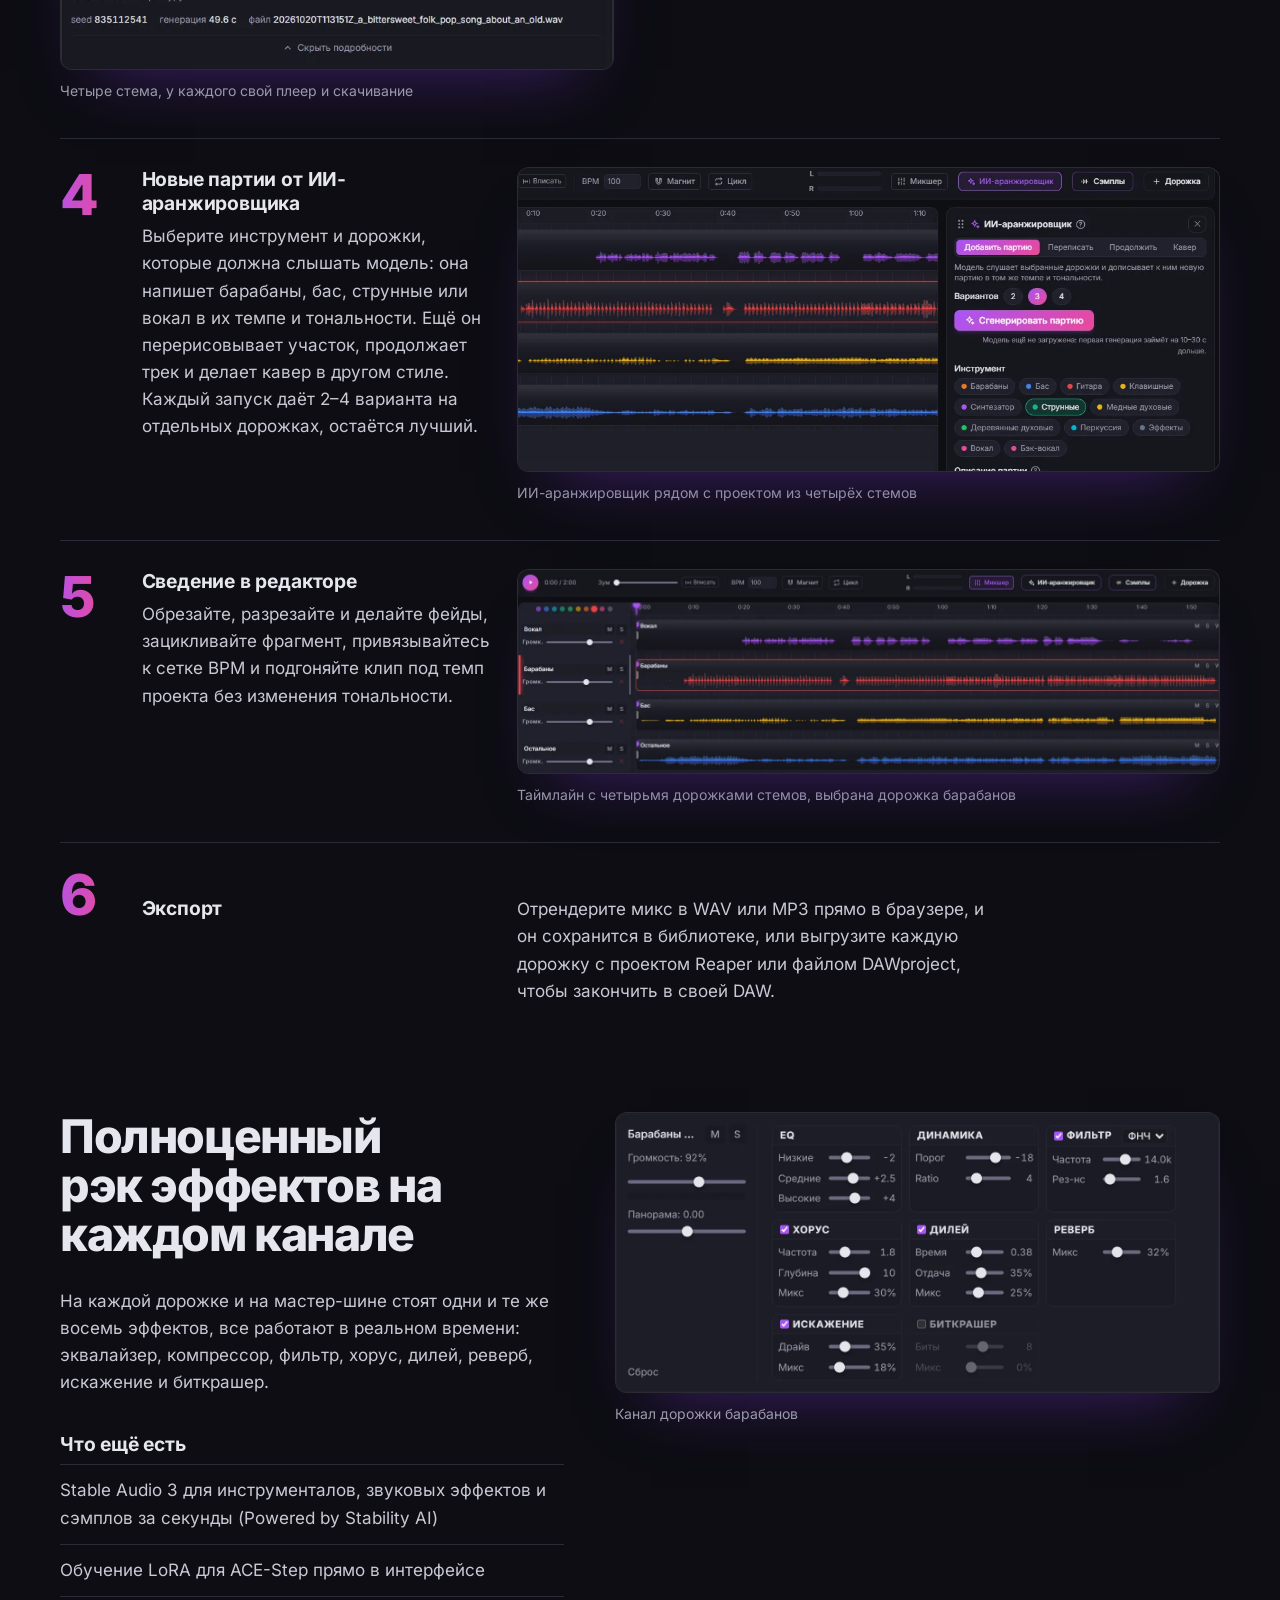
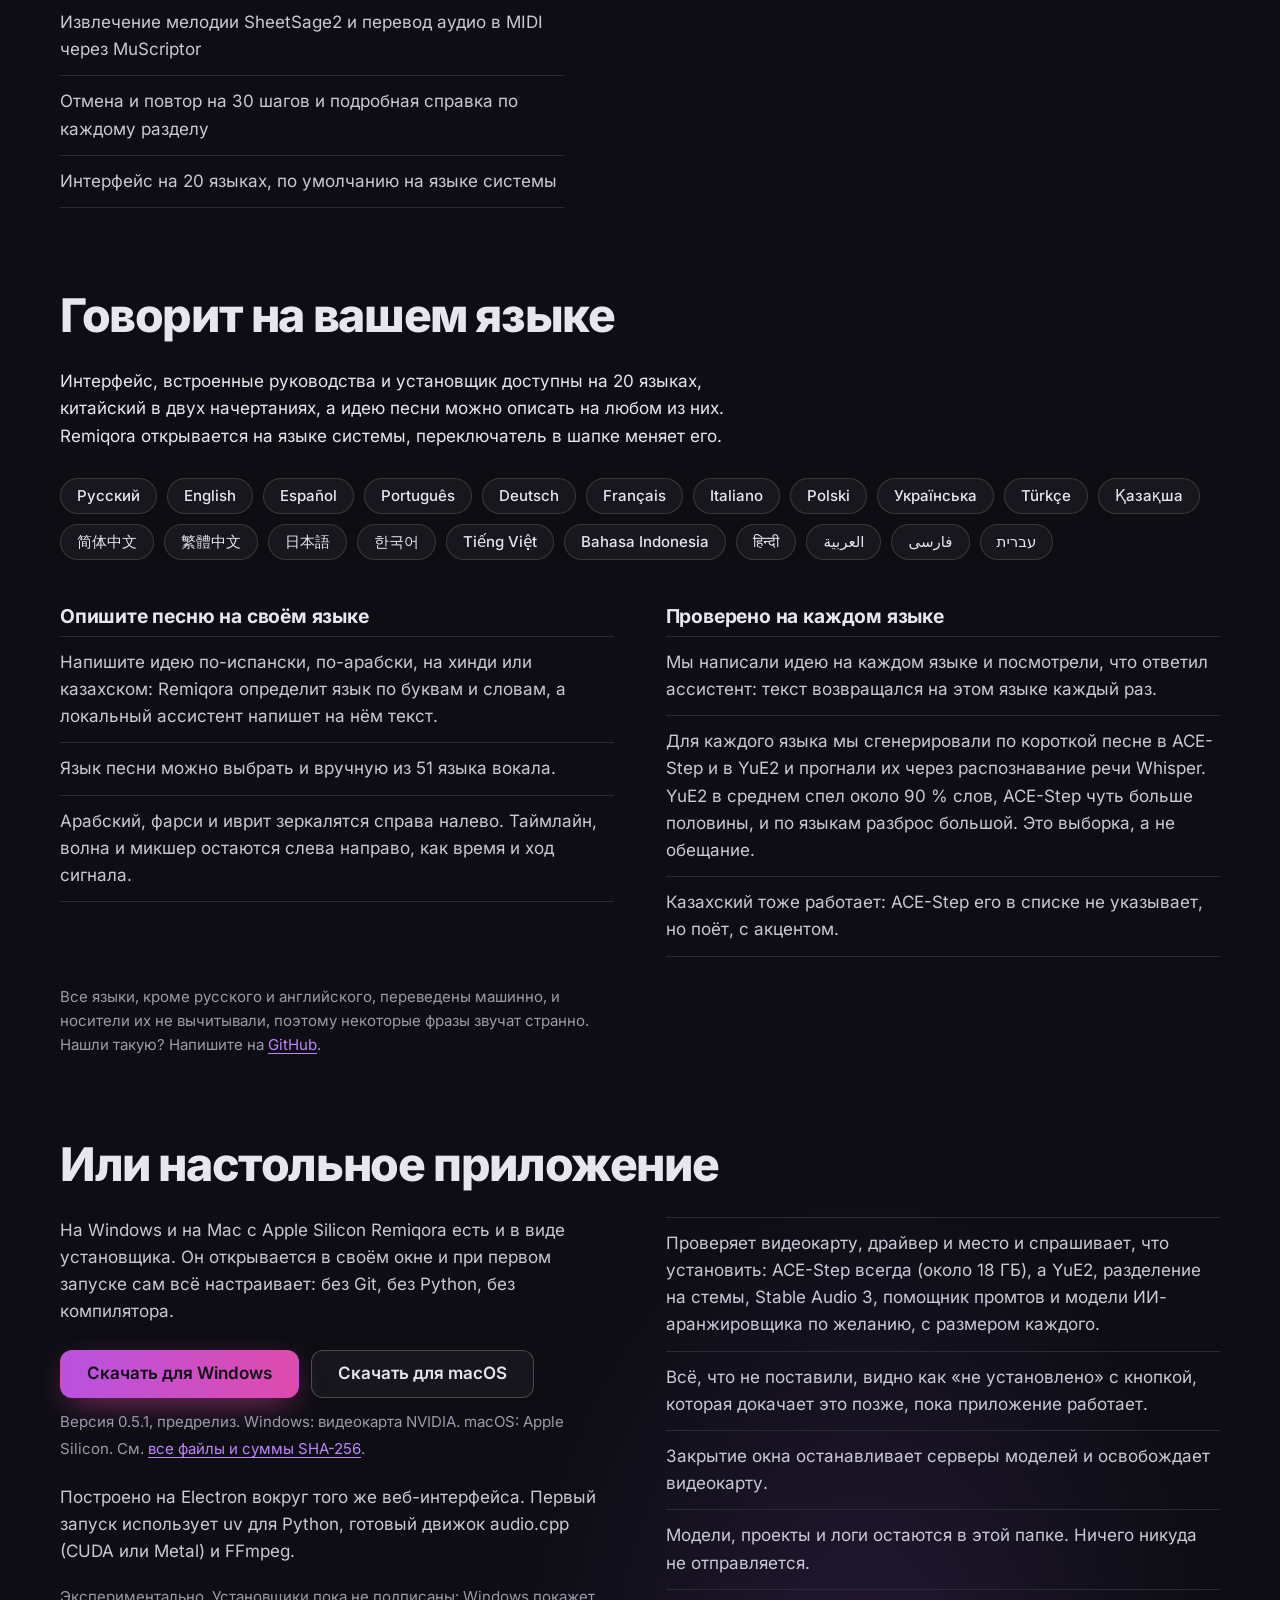
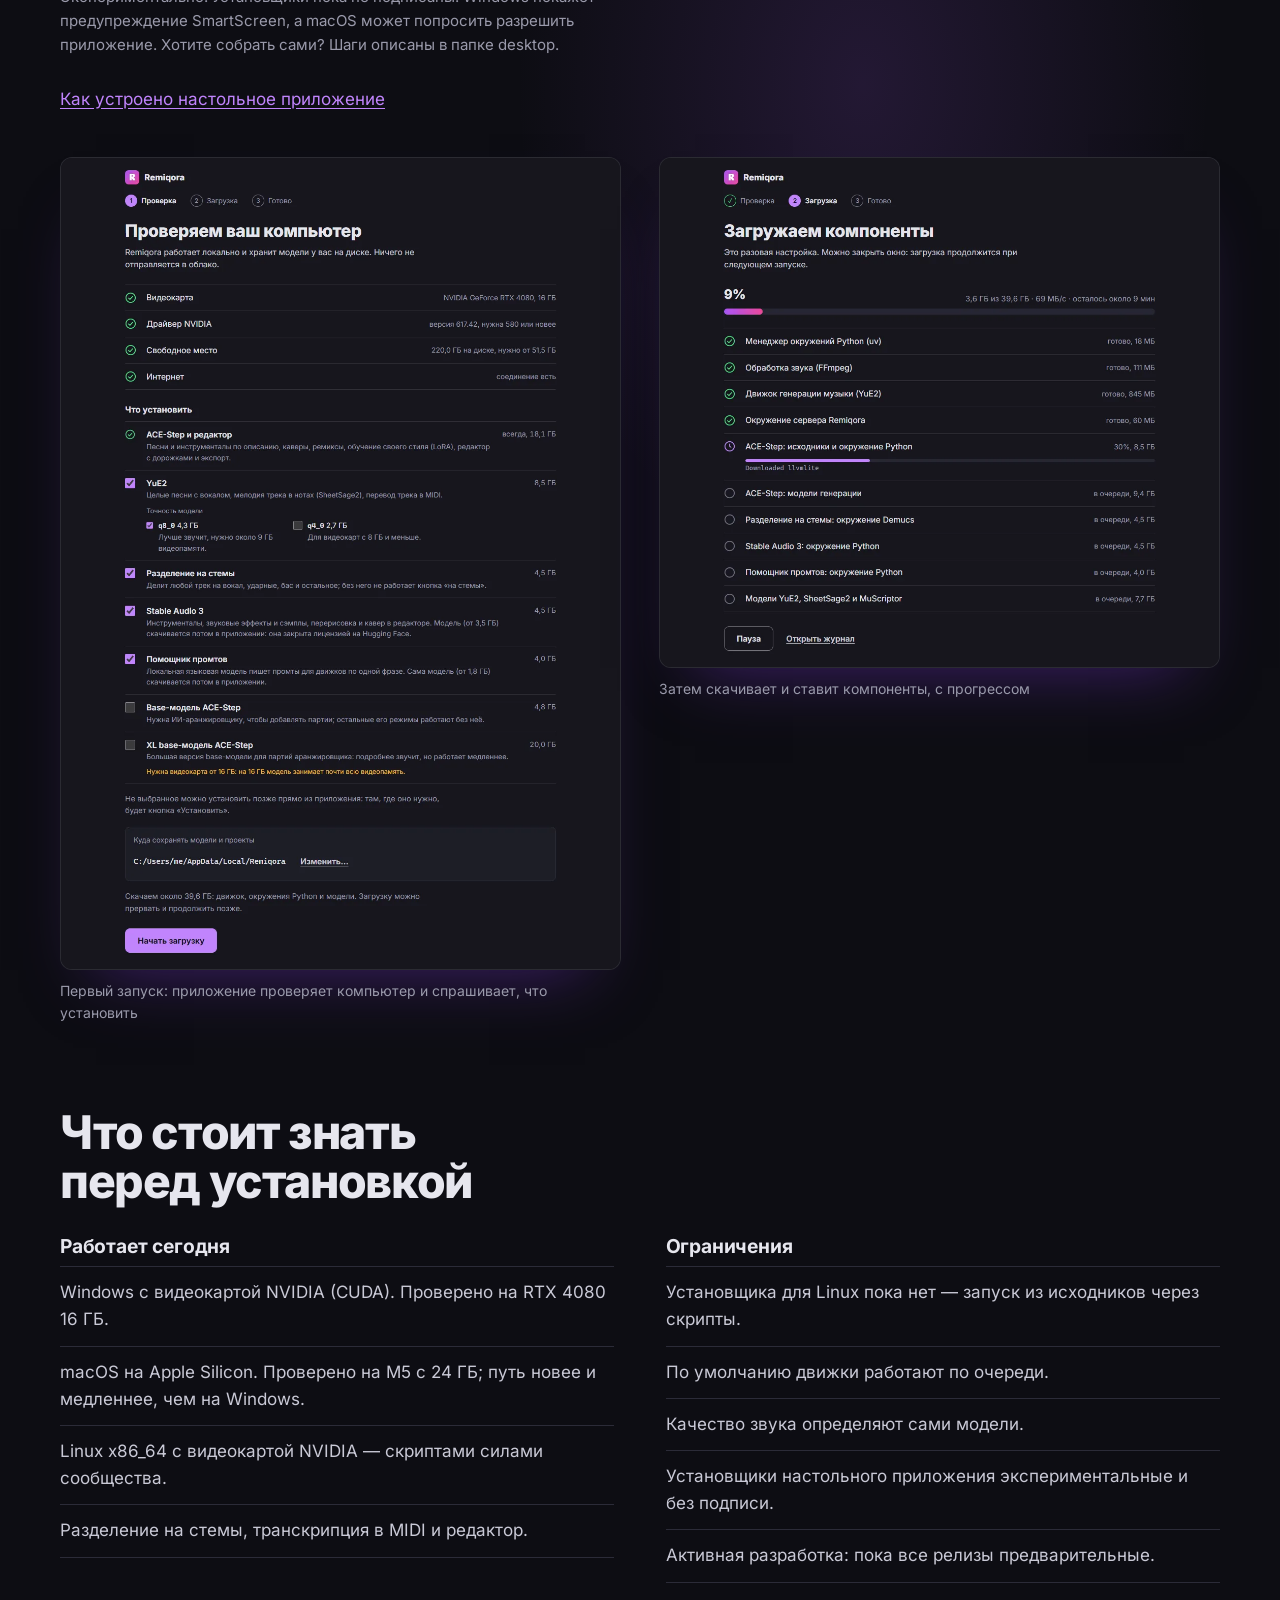
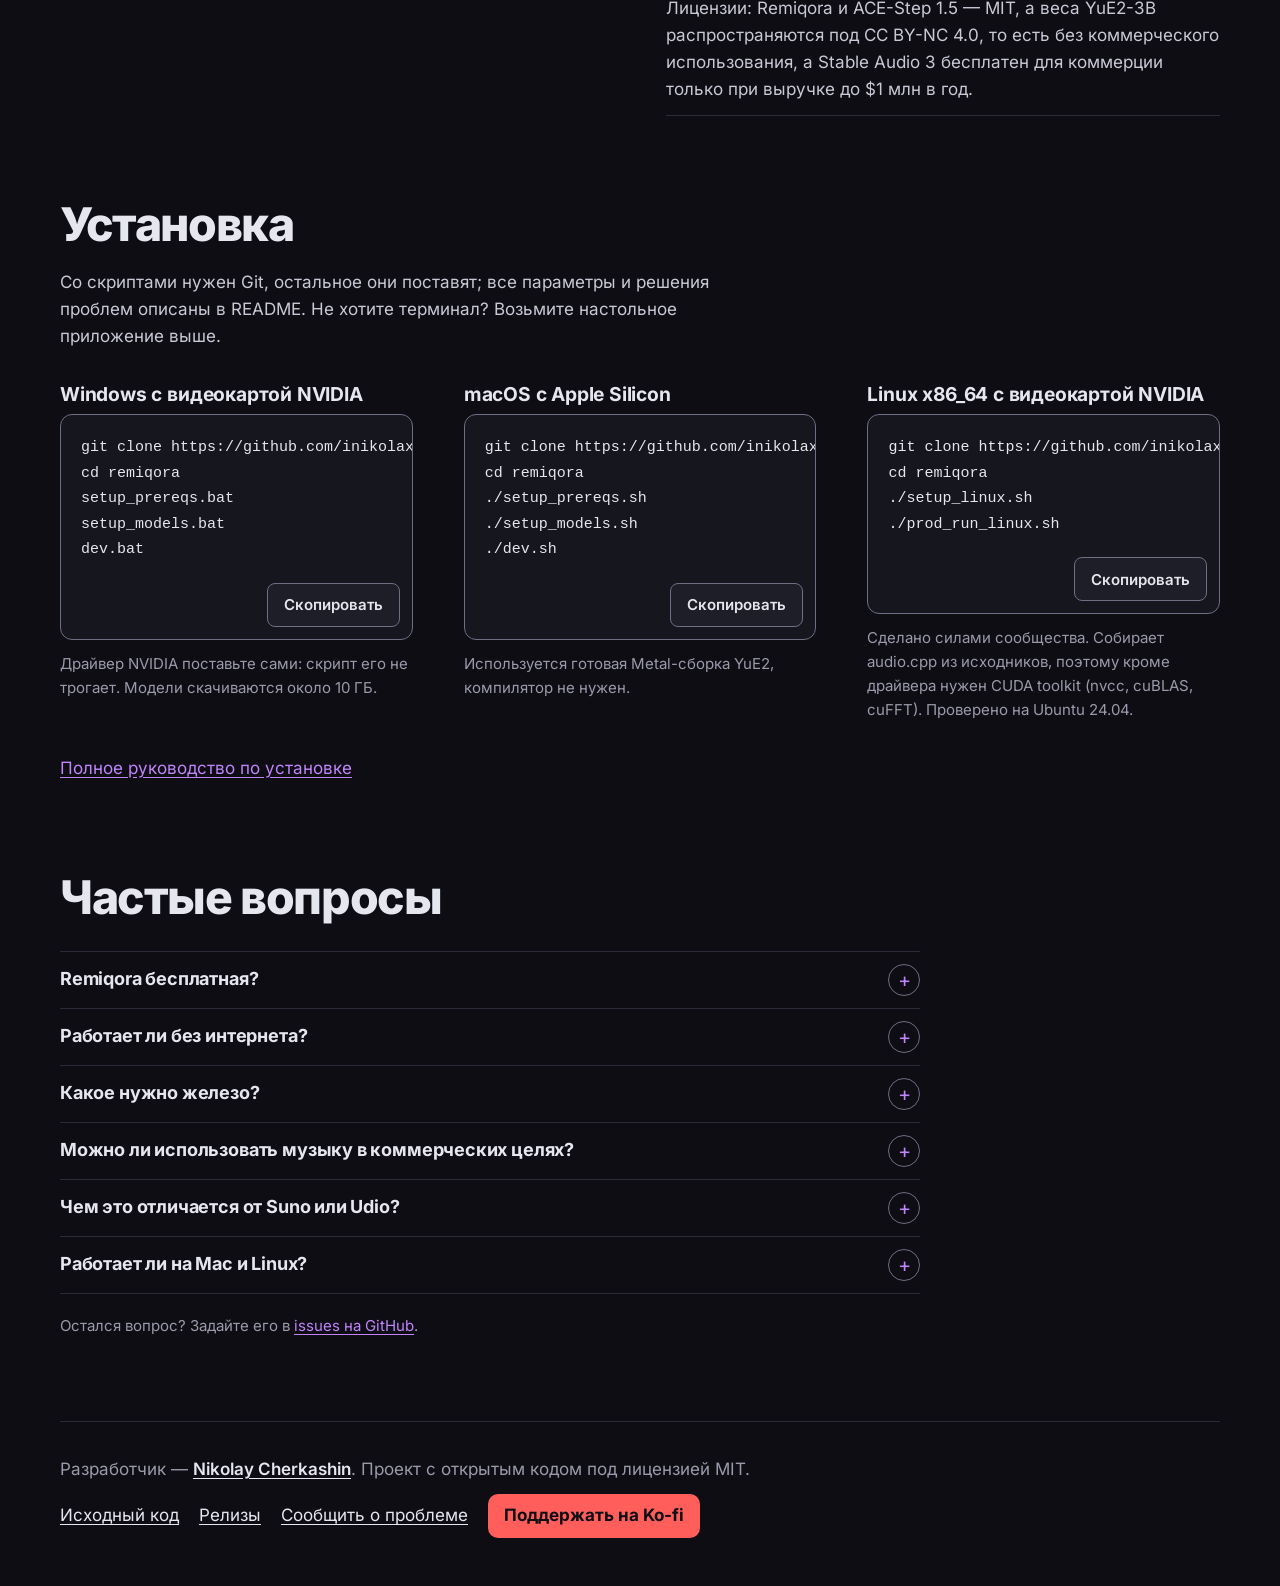
==== commit 8d7c1b07: "Remiqora 0.5.1: the download links and the version" ====
--- a/ru/index.html
+++ b/ru/index.html
@@ -32,7 +32,7 @@
 <meta name="twitter:image:alt" content="Remiqora: заголовок «Создано с AI. Сделано тобой.» рядом с многодорожечным редактором с ИИ-аранжировщиком, рэком эффектов и панелью стемов.">
 <link rel="icon" href="../assets/favicon.svg" type="image/svg+xml">
 <link rel="preload" href="../screenshots/14-ai-arranger.webp" as="image" type="image/webp" fetchpriority="high">
-<script type="application/ld+json">{"@context":"https://schema.org","@graph":[{"@type":"WebSite","@id":"https://remiqora.com/#website","url":"https://remiqora.com/","name":"Remiqora","inLanguage":["en","ru"],"publisher":{"@id":"https://remiqora.com/#author"}},{"@type":"WebPage","@id":"https://remiqora.com/ru/#webpage","url":"https://remiqora.com/ru/","name":"Remiqora: локальный ИИ-генератор музыки со стемами и DAW","description":"Студия ИИ-музыки с открытым кодом на вашей видеокарте: песни из одной фразы в ACE-Step, YuE2 и Stable Audio 3, стемы, ИИ-аранжировщик и многодорожечный редактор.","inLanguage":"ru","isPartOf":{"@id":"https://remiqora.com/#website"},"about":{"@id":"https://remiqora.com/#app"},"author":{"@id":"https://remiqora.com/#author"},"primaryImageOfPage":{"@type":"ImageObject","url":"https://remiqora.com/social-preview.png","width":1280,"height":640}},{"@type":"SoftwareApplication","@id":"https://remiqora.com/#app","name":"Remiqora","url":"https://remiqora.com/","description":"Студия ИИ-музыки с открытым кодом на вашей видеокарте: песни из одной фразы в ACE-Step, YuE2 и Stable Audio 3, стемы, ИИ-аранжировщик и многодорожечный редактор.","inLanguage":"ru","applicationCategory":"MultimediaApplication","applicationSubCategory":"Music production","operatingSystem":"Windows, macOS, Linux","softwareRequirements":"Windows or Linux with an NVIDIA CUDA GPU, or macOS on Apple Silicon","featureList":["Генерация музыки по тексту в ACE-Step 1.5, YuE2-3B и Stable Audio 3","Из идеи: локальная языковая модель пишет промт по одной фразе","Инструменталы, звуковые эффекты и сэмплы в Stable Audio 3","Разделение на стемы в Demucs","Извлечение мелодии и перевод аудио в MIDI","Многодорожечный редактор в браузере с рэком эффектов на каждом канале","ИИ-аранжировщик, который добавляет в трек барабаны, бас, струнные и другие партии","Обучение LoRA для ACE-Step","Экспорт в WAV и MP3 или стемами с проектом Reaper или DAWproject","Интерфейс на 20 языках и «Из идеи» на любом из них"],"softwareVersion":"0.5.0","downloadUrl":"https://github.com/inikolax/remiqora/releases/tag/v0.5.0","memoryRequirements":"NVIDIA GPU with 8 GB of video memory or more (16 GB tested), or Apple Silicon (24 GB tested)","storageRequirements":"18 GB to 80 GB, depending on the models chosen at install","video":{"@id":"https://remiqora.com/#demo"},"image":"https://remiqora.com/social-preview.png","screenshot":["https://remiqora.com/../screenshots/14-ai-arranger.png","https://remiqora.com/../screenshots/08-editor-with-clip.png","https://remiqora.com/../screenshots/05-stems-panel.png","https://remiqora.com/../screenshots/10-editor-effects.png","https://remiqora.com/../screenshots/02-ace-step.png"],"isAccessibleForFree":true,"offers":{"@type":"Offer","price":"0","priceCurrency":"USD"},"license":"https://github.com/inikolax/remiqora/blob/master/LICENSE","author":{"@id":"https://remiqora.com/#author"},"sameAs":["https://github.com/inikolax/remiqora"]},{"@type":"VideoObject","@id":"https://remiqora.com/#demo","name":"Remiqora: a local AI music studio (ACE-Step + YuE2, stems, MIDI, built-in DAW)","description":"Студия ИИ-музыки с открытым кодом на вашей видеокарте: песни из одной фразы в ACE-Step, YuE2 и Stable Audio 3, стемы, ИИ-аранжировщик и многодорожечный редактор.","thumbnailUrl":"https://i.ytimg.com/vi/uV-fbgu4Nf8/hqdefault.jpg","uploadDate":"2026-09-21T01:46:08-07:00","duration":"PT1M5S","contentUrl":"https://www.youtube.com/watch?v=uV-fbgu4Nf8","embedUrl":"https://www.youtube.com/embed/uV-fbgu4Nf8"},{"@type":"FAQPage","@id":"https://remiqora.com/ru/#faq","inLanguage":"ru","isPartOf":{"@id":"https://remiqora.com/ru/#webpage"},"mainEntity":[{"@type":"Question","name":"Remiqora бесплатная?","acceptedAnswer":{"@type":"Answer","text":"Да. Это открытый код под лицензией MIT: без аккаунта, без подписки и без ограничений на число треков. Всё работает на вашем компьютере, так что платите вы только за электричество."}},{"@type":"Question","name":"Работает ли без интернета?","acceptedAnswer":{"@type":"Answer","text":"После разовой загрузки моделей — да: генерация, разделение на стемы, ИИ-аранжировщик и редактор работают на вашем компьютере без сети. Своей телеметрии в Remiqora нет, запросы и треки никуда не отправляются."}},{"@type":"Question","name":"Какое нужно железо?","acceptedAnswer":{"@type":"Answer","text":"Windows или Linux с видеокартой NVIDIA либо Mac на Apple Silicon. Проверено на RTX 4080 с 16 ГБ и на Mac с M5 и 24 ГБ. Для карт с 8 ГБ у YuE2 есть сборка q4_0, сборке q8_0 нужно около 9 ГБ, а необязательной модели XL base — 16 ГБ. Места на диске нужно 18 ГБ только под ACE-Step и до 80 ГБ под всё вместе со Stable Audio 3 и помощником промтов."}},{"@type":"Question","name":"Можно ли использовать музыку в коммерческих целях?","acceptedAnswer":{"@type":"Answer","text":"Зависит от модели, которая сделала трек. ACE-Step 1.5 под лицензией MIT, и его авторы разрешают коммерческое использование. Веса YuE2-3B распространяются под CC BY-NC 4.0, поэтому треки из YuE2 — только для некоммерческого использования. Веса Stable Audio 3 распространяются под Stability AI Community License: коммерческое использование, в том числе сгенерированного звука, бесплатно для людей и компаний с годовой выручкой меньше $1 млн после бесплатной регистрации в Stability AI; при большей выручке нужна лицензия от Stability AI. Перед публикацией сверьтесь с актуальной лицензией модели; авторы ACE-Step также предупреждают о риске случайного нарушения авторских прав."}},{"@type":"Question","name":"Чем это отличается от Suno или Udio?","acceptedAnswer":{"@type":"Answer","text":"Suno и Udio — облачные сервисы со своими моделями. Remiqora запускает открытые модели на вашем компьютере: без кредитов, без очереди, ничего не загружается на сервер. Вместо одного готового файла вы получаете стемы, многодорожечный редактор и ИИ-аранжировщика, поэтому песню можно собирать по партиям и доводить в своей DAW. В некоторых жанрах облачные сервисы пока звучат более отполированно."}},{"@type":"Question","name":"Работает ли на Mac и Linux?","acceptedAnswer":{"@type":"Answer","text":"Для Mac на Apple Silicon есть установщик; Mac на Intel не поддерживаются. На Linux с видеокартой NVIDIA Remiqora запускается из исходников скриптами установки, отдельного установщика пока нет."}}]},{"@type":"Person","@id":"https://remiqora.com/#author","name":"Nikolay Cherkashin","url":"https://github.com/inikolax","sameAs":["https://github.com/inikolax"],"jobTitle":"Developer of Remiqora"}]}</script>
+<script type="application/ld+json">{"@context":"https://schema.org","@graph":[{"@type":"WebSite","@id":"https://remiqora.com/#website","url":"https://remiqora.com/","name":"Remiqora","inLanguage":["en","ru"],"publisher":{"@id":"https://remiqora.com/#author"}},{"@type":"WebPage","@id":"https://remiqora.com/ru/#webpage","url":"https://remiqora.com/ru/","name":"Remiqora: локальный ИИ-генератор музыки со стемами и DAW","description":"Студия ИИ-музыки с открытым кодом на вашей видеокарте: песни из одной фразы в ACE-Step, YuE2 и Stable Audio 3, стемы, ИИ-аранжировщик и многодорожечный редактор.","inLanguage":"ru","isPartOf":{"@id":"https://remiqora.com/#website"},"about":{"@id":"https://remiqora.com/#app"},"author":{"@id":"https://remiqora.com/#author"},"primaryImageOfPage":{"@type":"ImageObject","url":"https://remiqora.com/social-preview.png","width":1280,"height":640}},{"@type":"SoftwareApplication","@id":"https://remiqora.com/#app","name":"Remiqora","url":"https://remiqora.com/","description":"Студия ИИ-музыки с открытым кодом на вашей видеокарте: песни из одной фразы в ACE-Step, YuE2 и Stable Audio 3, стемы, ИИ-аранжировщик и многодорожечный редактор.","inLanguage":"ru","applicationCategory":"MultimediaApplication","applicationSubCategory":"Music production","operatingSystem":"Windows, macOS, Linux","softwareRequirements":"Windows or Linux with an NVIDIA CUDA GPU, or macOS on Apple Silicon","featureList":["Генерация музыки по тексту в ACE-Step 1.5, YuE2-3B и Stable Audio 3","Из идеи: локальная языковая модель пишет промт по одной фразе","Инструменталы, звуковые эффекты и сэмплы в Stable Audio 3","Разделение на стемы в Demucs","Извлечение мелодии и перевод аудио в MIDI","Многодорожечный редактор в браузере с рэком эффектов на каждом канале","ИИ-аранжировщик, который добавляет в трек барабаны, бас, струнные и другие партии","Обучение LoRA для ACE-Step","Экспорт в WAV и MP3 или стемами с проектом Reaper или DAWproject","Интерфейс на 20 языках и «Из идеи» на любом из них"],"softwareVersion":"0.5.1","downloadUrl":"https://github.com/inikolax/remiqora/releases/tag/v0.5.1","memoryRequirements":"NVIDIA GPU with 8 GB of video memory or more (16 GB tested), or Apple Silicon (24 GB tested)","storageRequirements":"18 GB to 80 GB, depending on the models chosen at install","video":{"@id":"https://remiqora.com/#demo"},"image":"https://remiqora.com/social-preview.png","screenshot":["https://remiqora.com/../screenshots/14-ai-arranger.png","https://remiqora.com/../screenshots/08-editor-with-clip.png","https://remiqora.com/../screenshots/05-stems-panel.png","https://remiqora.com/../screenshots/10-editor-effects.png","https://remiqora.com/../screenshots/02-ace-step.png"],"isAccessibleForFree":true,"offers":{"@type":"Offer","price":"0","priceCurrency":"USD"},"license":"https://github.com/inikolax/remiqora/blob/master/LICENSE","author":{"@id":"https://remiqora.com/#author"},"sameAs":["https://github.com/inikolax/remiqora"]},{"@type":"VideoObject","@id":"https://remiqora.com/#demo","name":"Remiqora: a local AI music studio (ACE-Step + YuE2, stems, MIDI, built-in DAW)","description":"Студия ИИ-музыки с открытым кодом на вашей видеокарте: песни из одной фразы в ACE-Step, YuE2 и Stable Audio 3, стемы, ИИ-аранжировщик и многодорожечный редактор.","thumbnailUrl":"https://i.ytimg.com/vi/uV-fbgu4Nf8/hqdefault.jpg","uploadDate":"2026-09-21T01:46:08-07:00","duration":"PT1M5S","contentUrl":"https://www.youtube.com/watch?v=uV-fbgu4Nf8","embedUrl":"https://www.youtube.com/embed/uV-fbgu4Nf8"},{"@type":"FAQPage","@id":"https://remiqora.com/ru/#faq","inLanguage":"ru","isPartOf":{"@id":"https://remiqora.com/ru/#webpage"},"mainEntity":[{"@type":"Question","name":"Remiqora бесплатная?","acceptedAnswer":{"@type":"Answer","text":"Да. Это открытый код под лицензией MIT: без аккаунта, без подписки и без ограничений на число треков. Всё работает на вашем компьютере, так что платите вы только за электричество."}},{"@type":"Question","name":"Работает ли без интернета?","acceptedAnswer":{"@type":"Answer","text":"После разовой загрузки моделей — да: генерация, разделение на стемы, ИИ-аранжировщик и редактор работают на вашем компьютере без сети. Своей телеметрии в Remiqora нет, запросы и треки никуда не отправляются."}},{"@type":"Question","name":"Какое нужно железо?","acceptedAnswer":{"@type":"Answer","text":"Windows или Linux с видеокартой NVIDIA либо Mac на Apple Silicon. Проверено на RTX 4080 с 16 ГБ и на Mac с M5 и 24 ГБ. Для карт с 8 ГБ у YuE2 есть сборка q4_0, сборке q8_0 нужно около 9 ГБ, а необязательной модели XL base — 16 ГБ. Места на диске нужно 18 ГБ только под ACE-Step и до 80 ГБ под всё вместе со Stable Audio 3 и помощником промтов."}},{"@type":"Question","name":"Можно ли использовать музыку в коммерческих целях?","acceptedAnswer":{"@type":"Answer","text":"Зависит от модели, которая сделала трек. ACE-Step 1.5 под лицензией MIT, и его авторы разрешают коммерческое использование. Веса YuE2-3B распространяются под CC BY-NC 4.0, поэтому треки из YuE2 — только для некоммерческого использования. Веса Stable Audio 3 распространяются под Stability AI Community License: коммерческое использование, в том числе сгенерированного звука, бесплатно для людей и компаний с годовой выручкой меньше $1 млн после бесплатной регистрации в Stability AI; при большей выручке нужна лицензия от Stability AI. Перед публикацией сверьтесь с актуальной лицензией модели; авторы ACE-Step также предупреждают о риске случайного нарушения авторских прав."}},{"@type":"Question","name":"Чем это отличается от Suno или Udio?","acceptedAnswer":{"@type":"Answer","text":"Suno и Udio — облачные сервисы со своими моделями. Remiqora запускает открытые модели на вашем компьютере: без кредитов, без очереди, ничего не загружается на сервер. Вместо одного готового файла вы получаете стемы, многодорожечный редактор и ИИ-аранжировщика, поэтому песню можно собирать по партиям и доводить в своей DAW. В некоторых жанрах облачные сервисы пока звучат более отполированно."}},{"@type":"Question","name":"Работает ли на Mac и Linux?","acceptedAnswer":{"@type":"Answer","text":"Для Mac на Apple Silicon есть установщик; Mac на Intel не поддерживаются. На Linux с видеокартой NVIDIA Remiqora запускается из исходников скриптами установки, отдельного установщика пока нет."}}]},{"@type":"Person","@id":"https://remiqora.com/#author","name":"Nikolay Cherkashin","url":"https://github.com/inikolax","sameAs":["https://github.com/inikolax"],"jobTitle":"Developer of Remiqora"}]}</script>
 <link rel="preload" href="../assets/fonts/inter-latin.woff2" as="font" type="font/woff2" crossorigin>
 <link rel="preload" href="../assets/fonts/inter-cyrillic.woff2" as="font" type="font/woff2" crossorigin>
 <link rel="stylesheet" href="../assets/site.css">
@@ -120,8 +120,8 @@
     <div class="desktop__text">
       <h2>Или настольное приложение</h2>
       <p>На Windows и на Mac с Apple Silicon Remiqora есть и в виде установщика. Он открывается в своём окне и при первом запуске сам всё настраивает: без Git, без Python, без компилятора.</p>
-      <p class="actions"><a class="btn btn--primary" href="https://github.com/inikolax/remiqora/releases/download/v0.5.0/Remiqora-Setup-0.5.0.exe">Скачать для Windows</a><a class="btn" href="https://github.com/inikolax/remiqora/releases/download/v0.5.0/Remiqora-0.5.0-arm64.dmg">Скачать для macOS</a></p>
-      <p class="note">Версия 0.5.0, предрелиз. Windows: видеокарта NVIDIA. macOS: Apple Silicon. См. <a href="https://github.com/inikolax/remiqora/releases/tag/v0.5.0">все файлы и суммы SHA-256</a>.</p>
+      <p class="actions"><a class="btn btn--primary" href="https://github.com/inikolax/remiqora/releases/download/v0.5.1/Remiqora-Setup-0.5.1.exe">Скачать для Windows</a><a class="btn" href="https://github.com/inikolax/remiqora/releases/download/v0.5.1/Remiqora-0.5.1-arm64.dmg">Скачать для macOS</a></p>
+      <p class="note">Версия 0.5.1, предрелиз. Windows: видеокарта NVIDIA. macOS: Apple Silicon. См. <a href="https://github.com/inikolax/remiqora/releases/tag/v0.5.1">все файлы и суммы SHA-256</a>.</p>
       <ul class="plain"><li>Проверяет видеокарту, драйвер и место и спрашивает, что установить: ACE-Step всегда (около 18 ГБ), а YuE2, разделение на стемы, Stable Audio 3, помощник промтов и модели ИИ-аранжировщика по желанию, с размером каждого.</li><li>Всё, что не поставили, видно как «не установлено» с кнопкой, которая докачает это позже, пока приложение работает.</li><li>Закрытие окна останавливает серверы моделей и освобождает видеокарту.</li><li>Модели, проекты и логи остаются в этой папке. Ничего никуда не отправляется.</li></ul>
       <p>Построено на Electron вокруг того же веб-интерфейса. Первый запуск использует uv для Python, готовый движок audio.cpp (CUDA или Metal) и FFmpeg.</p>
       <p class="status">Экспериментально. Установщики пока не подписаны: Windows покажет предупреждение SmartScreen, а macOS может попросить разрешить приложение. Хотите собрать сами? Шаги описаны в папке desktop.</p>
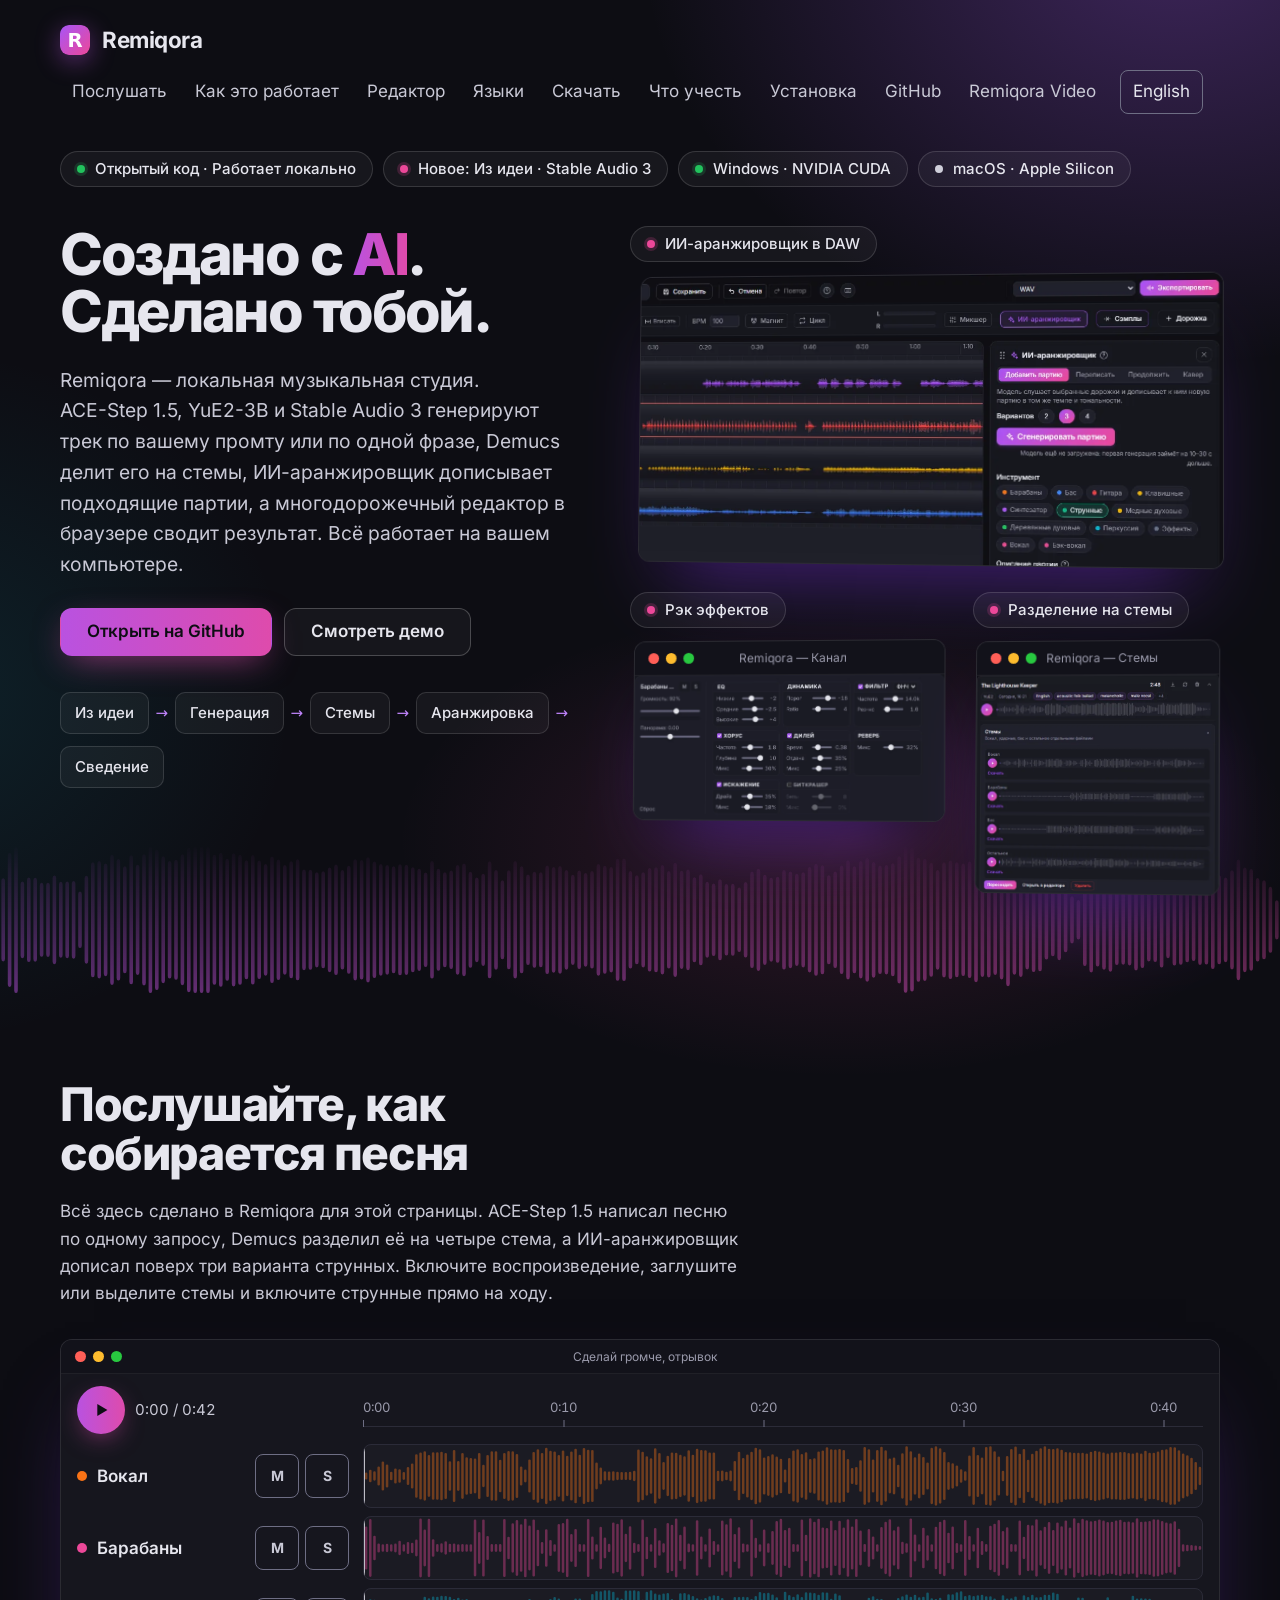
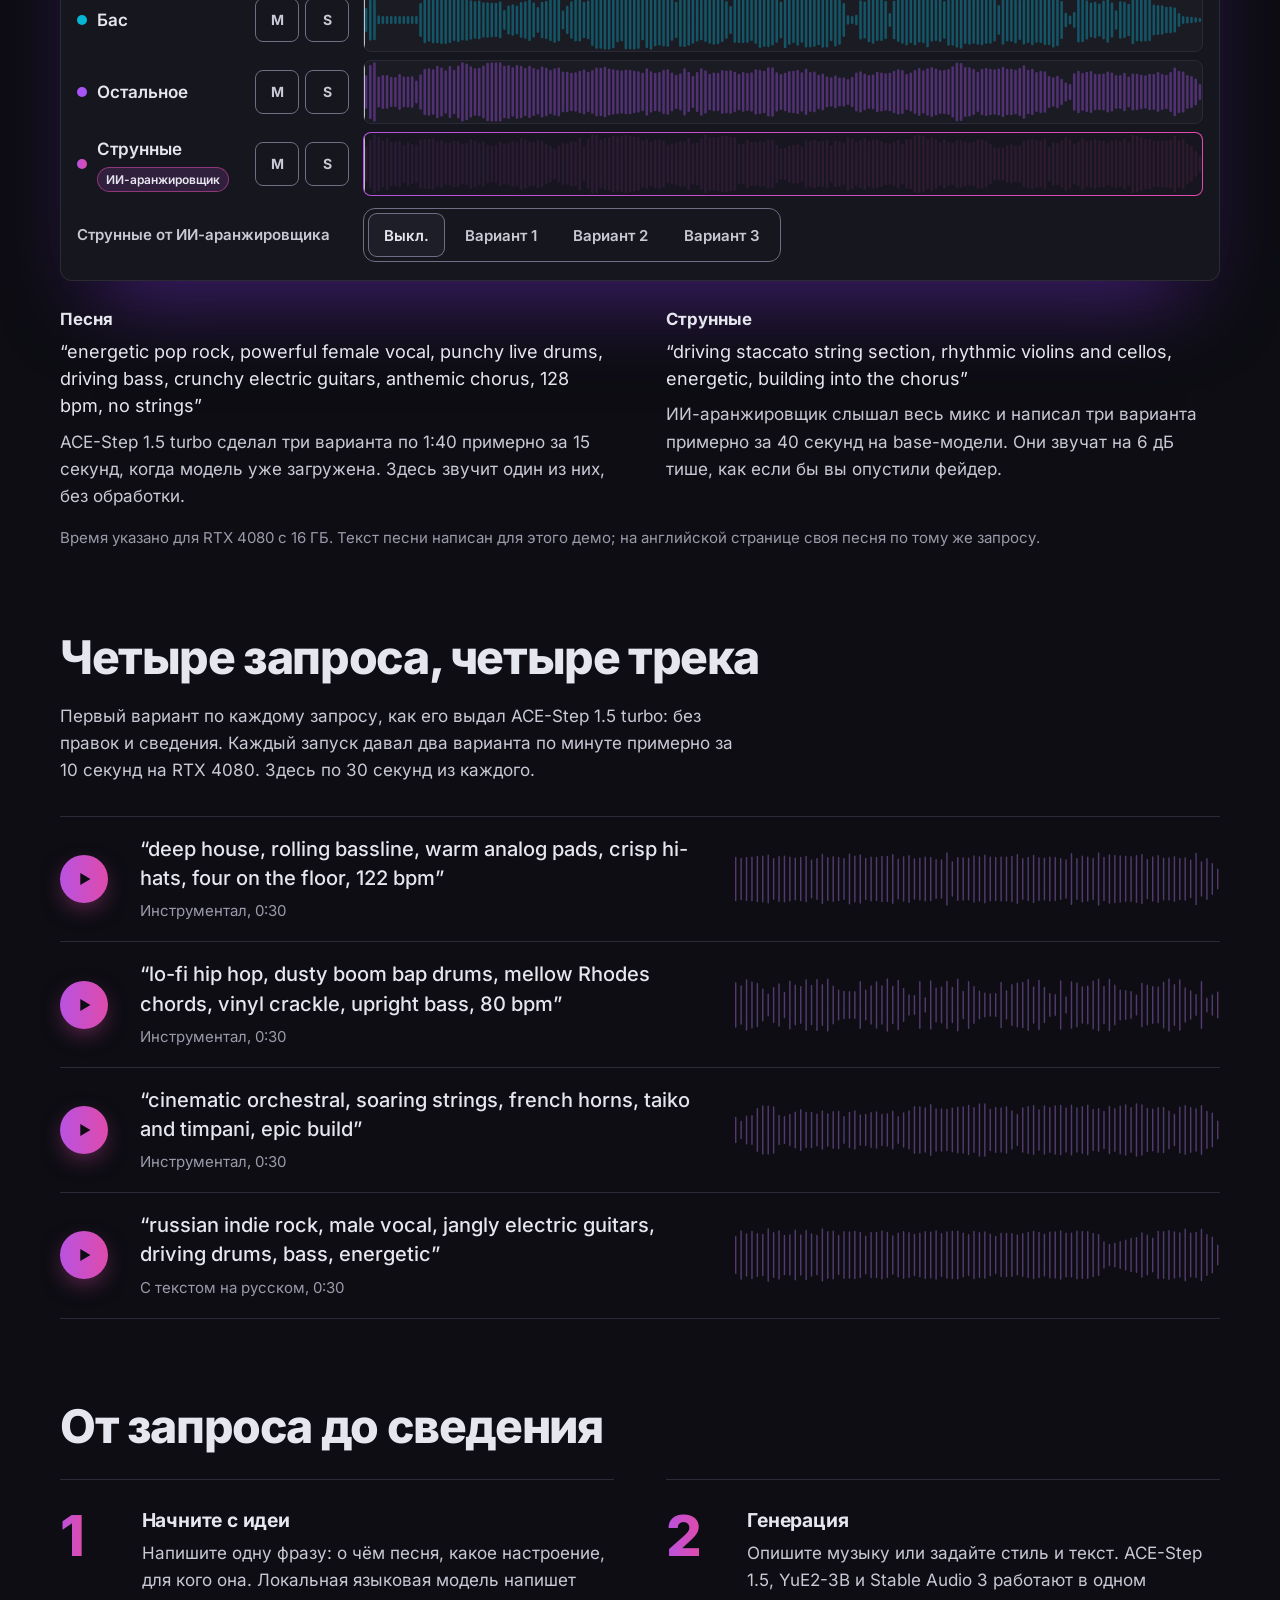
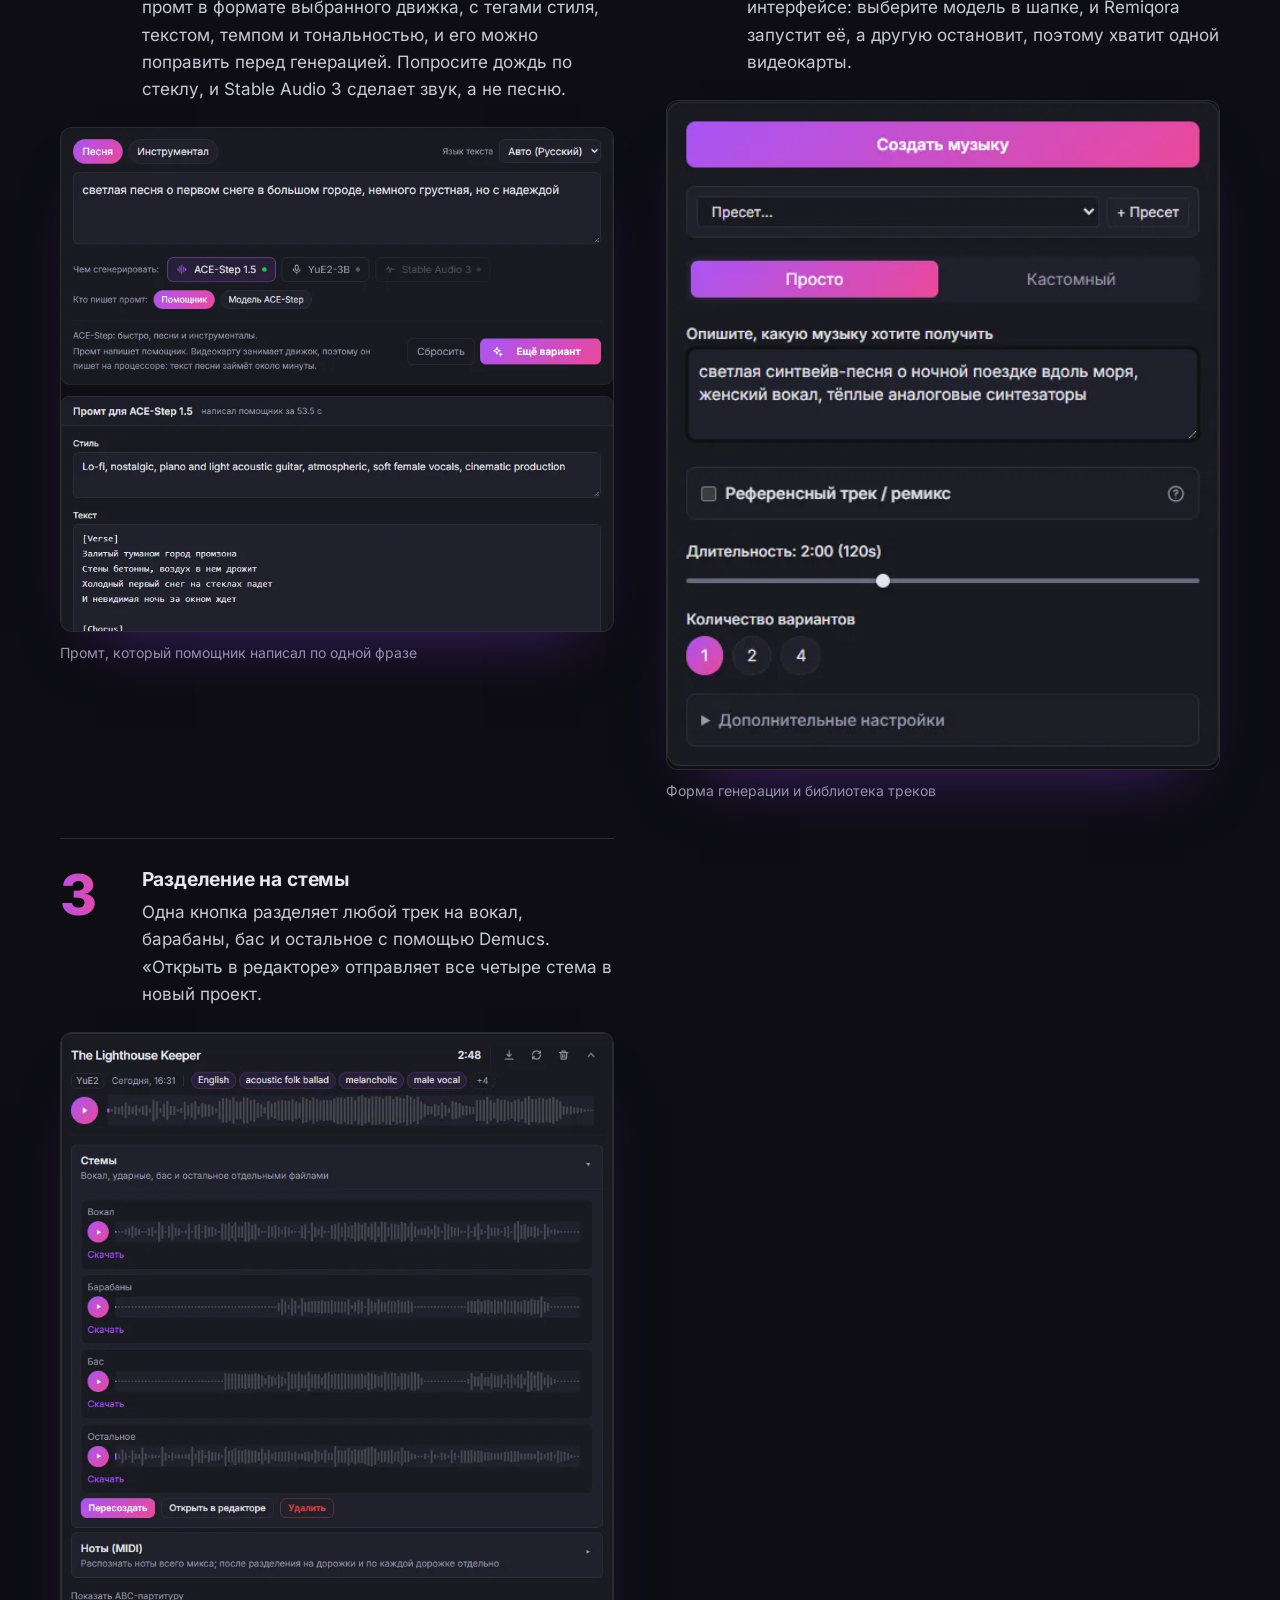
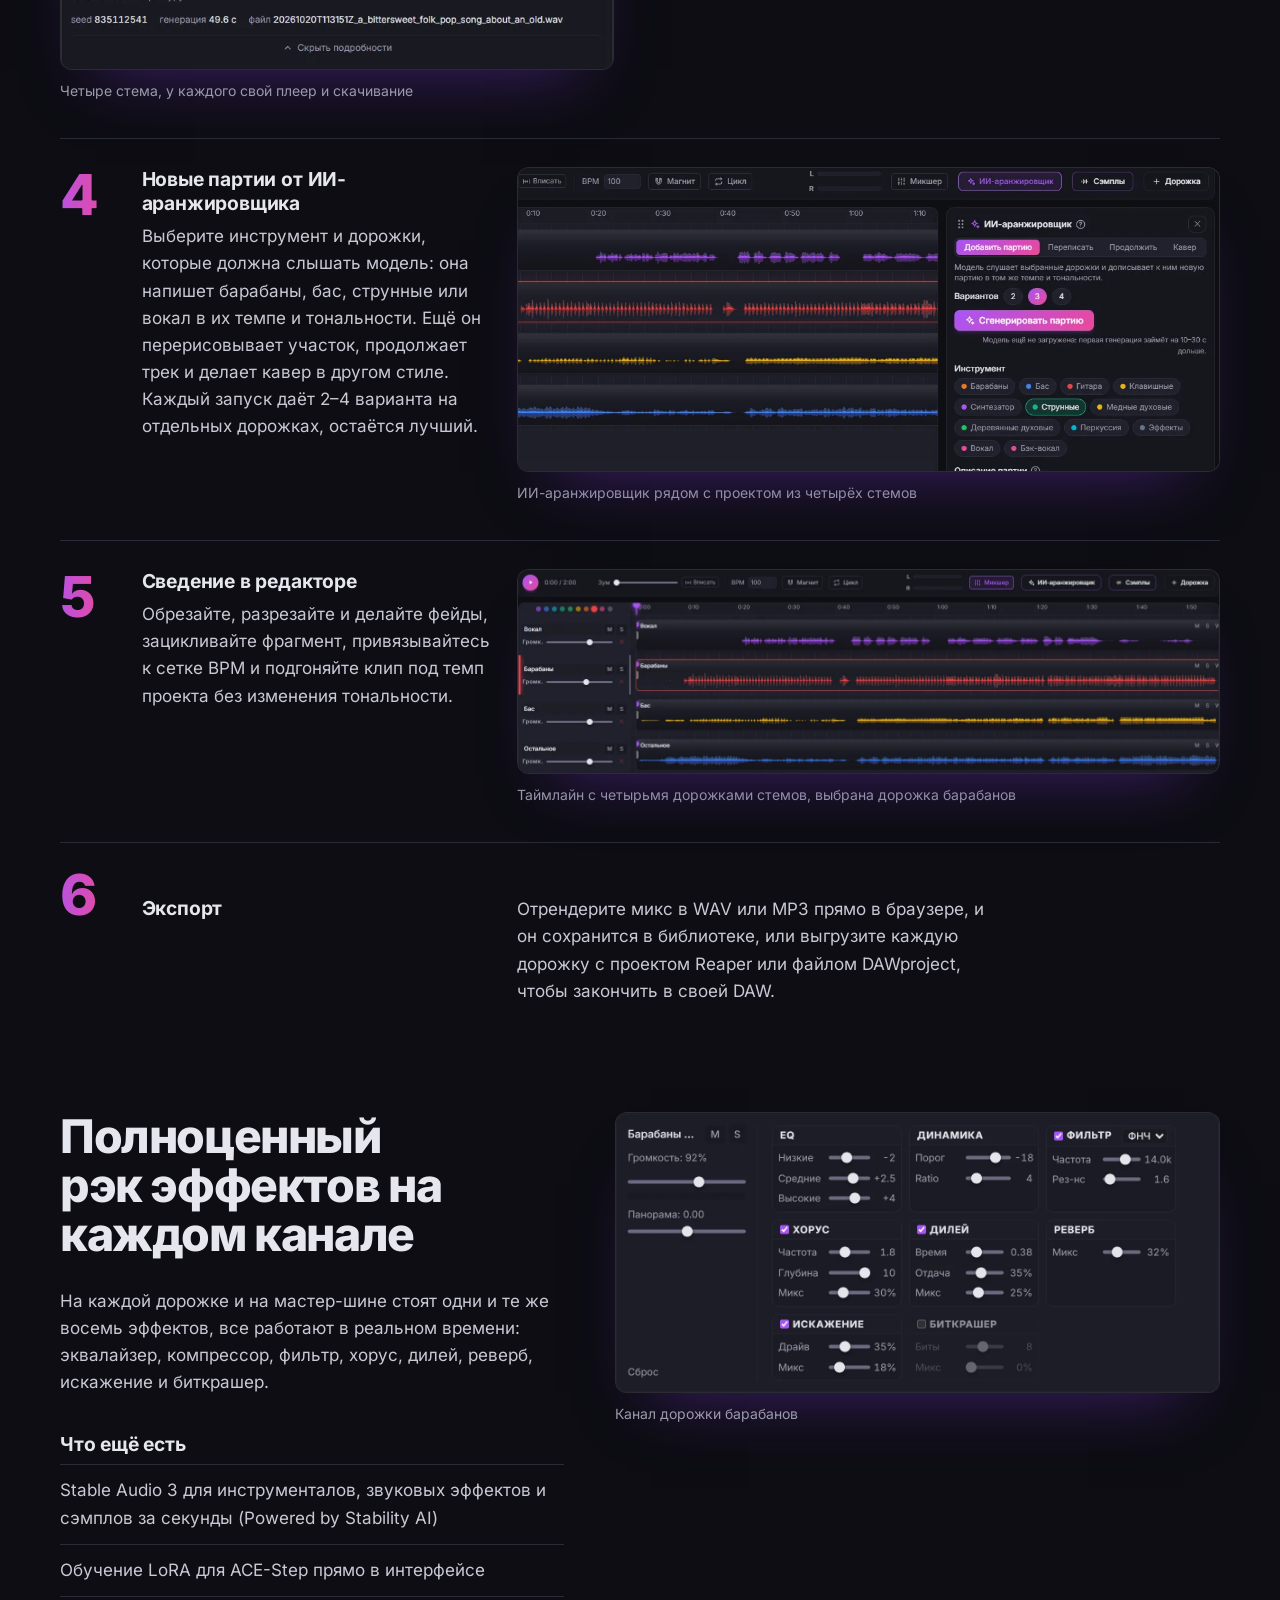
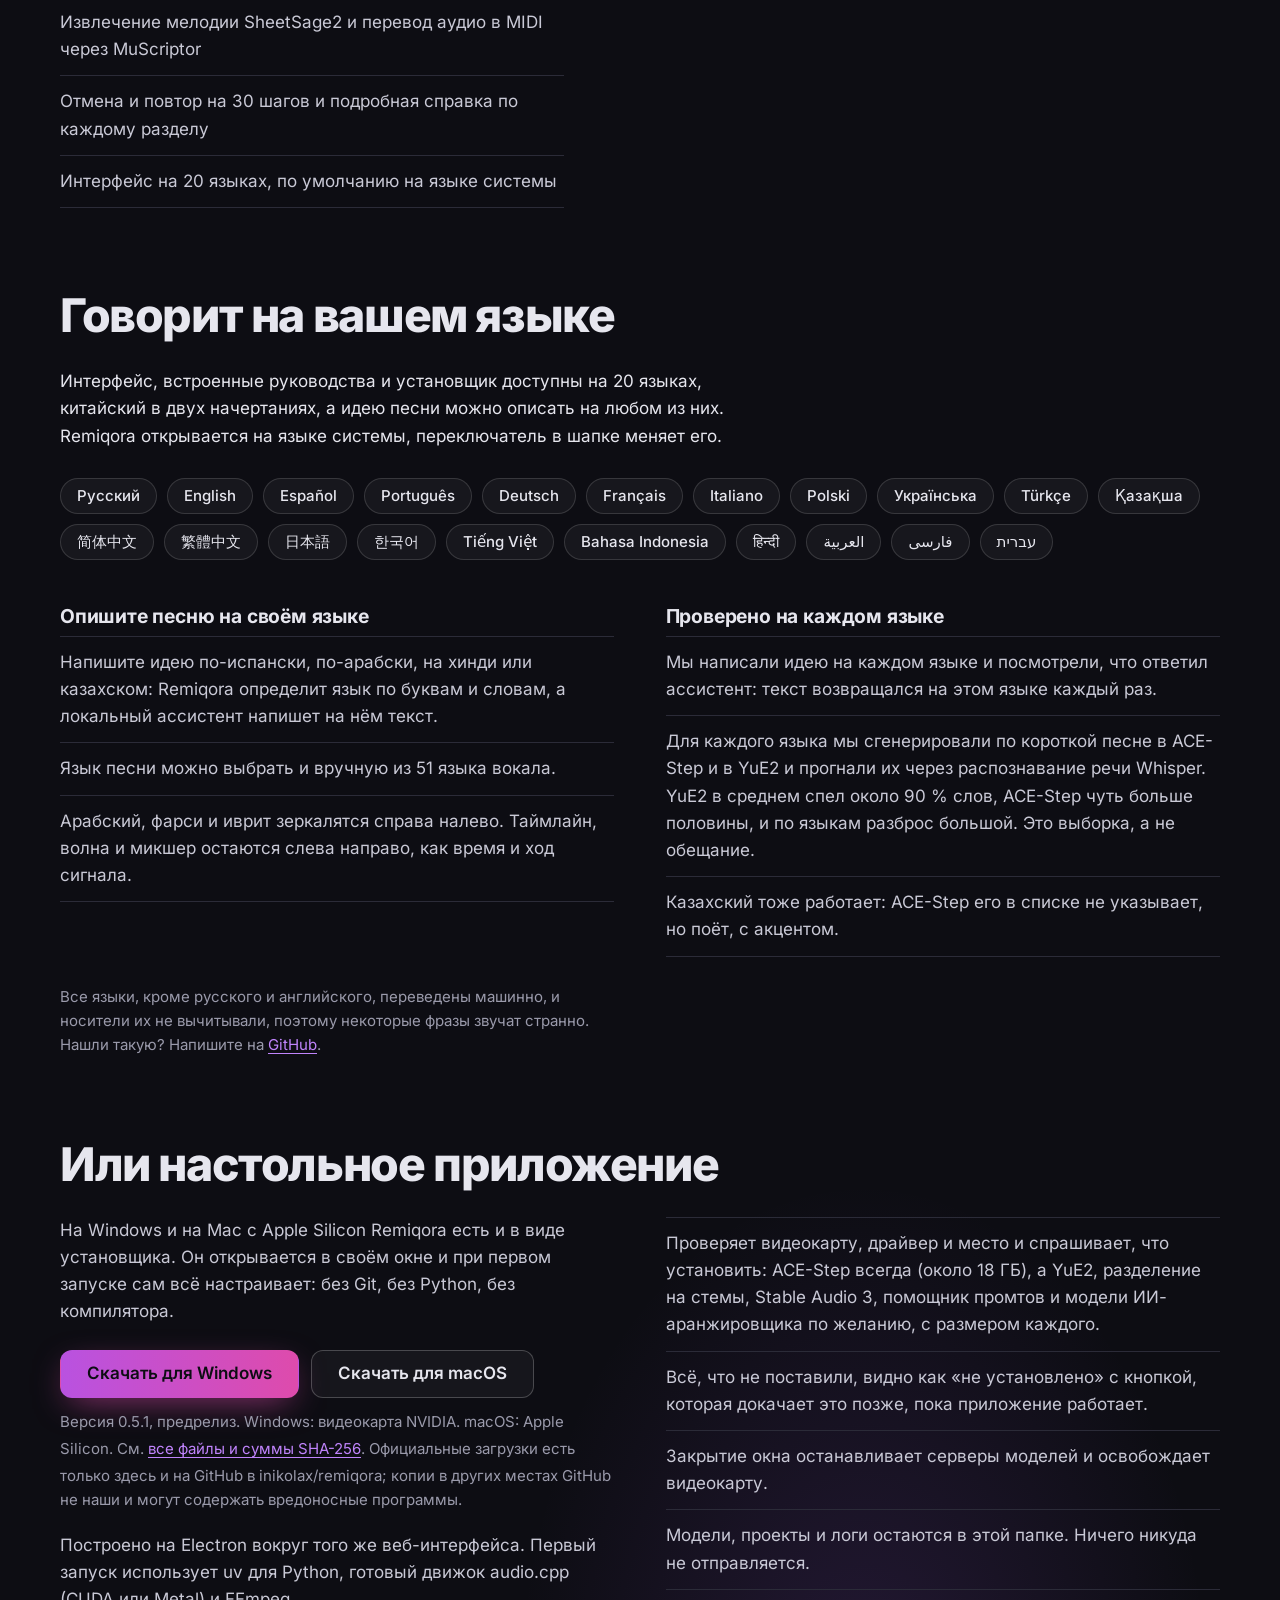
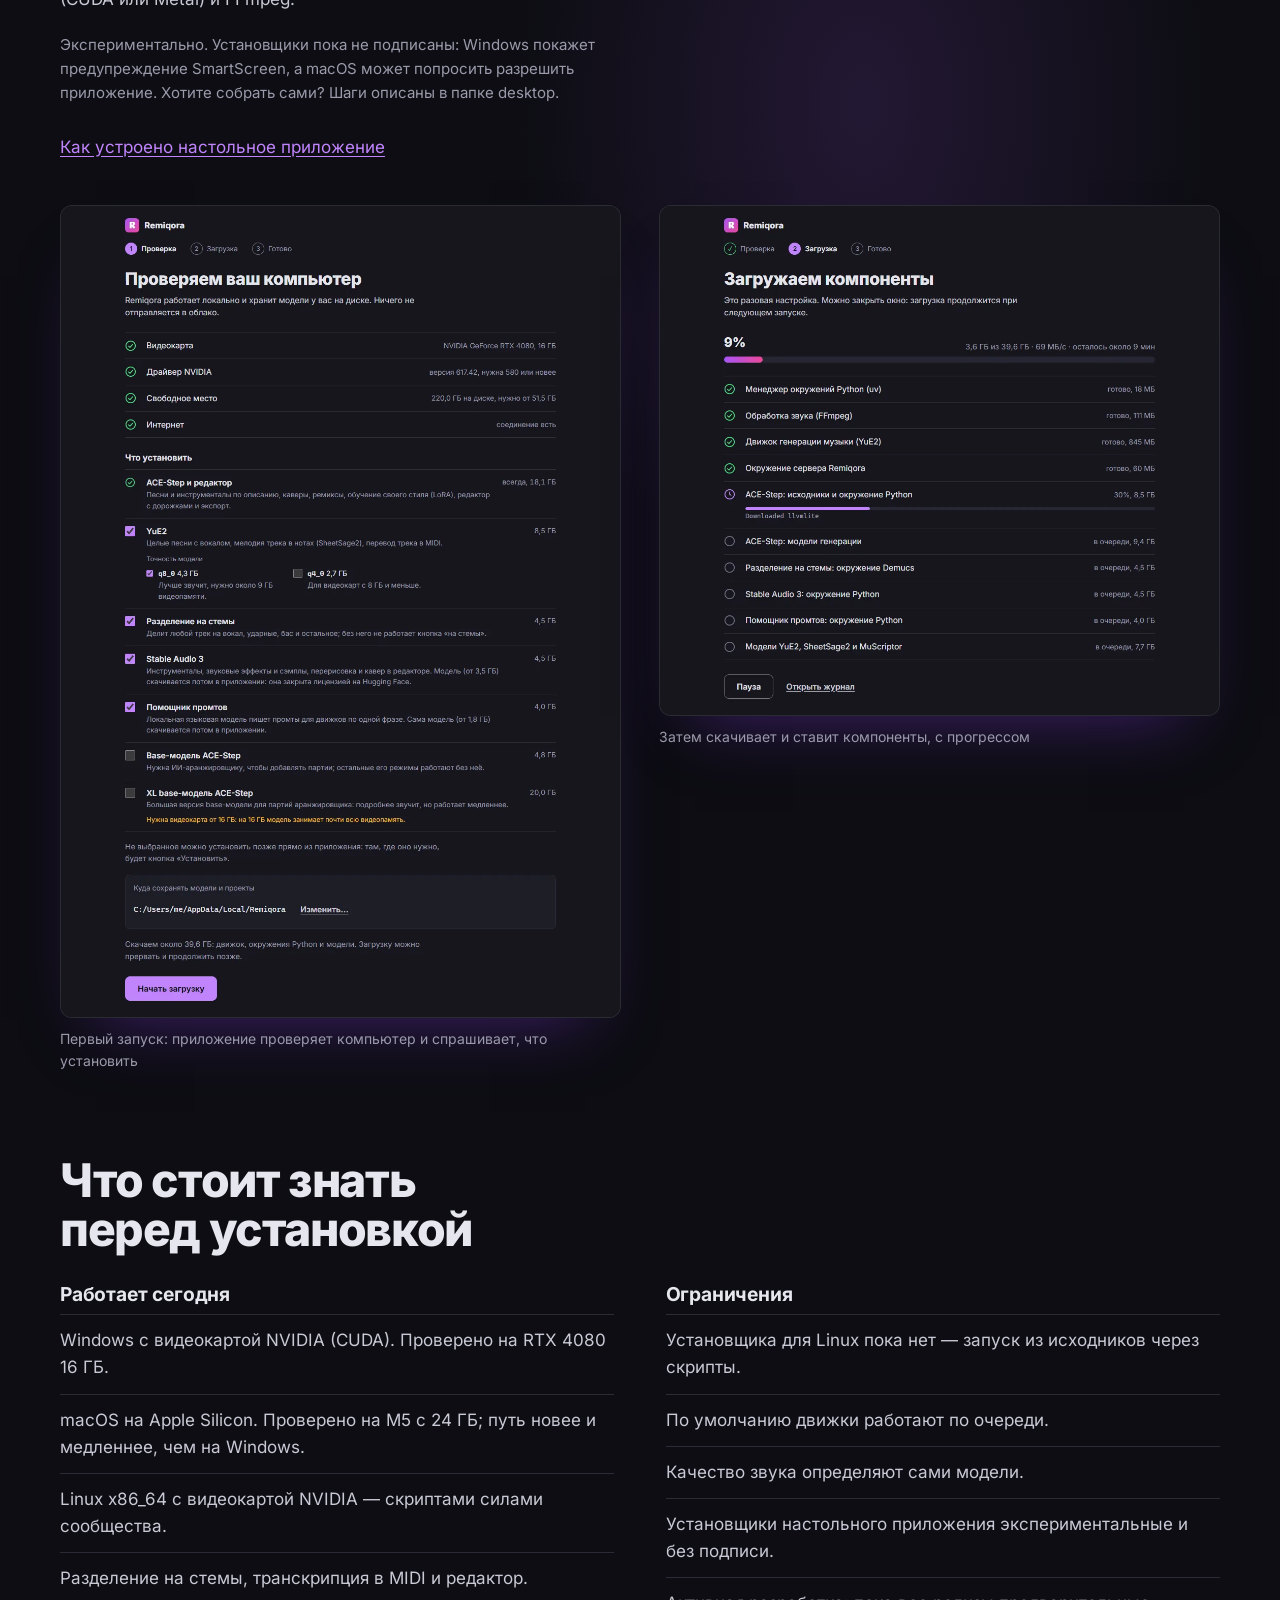
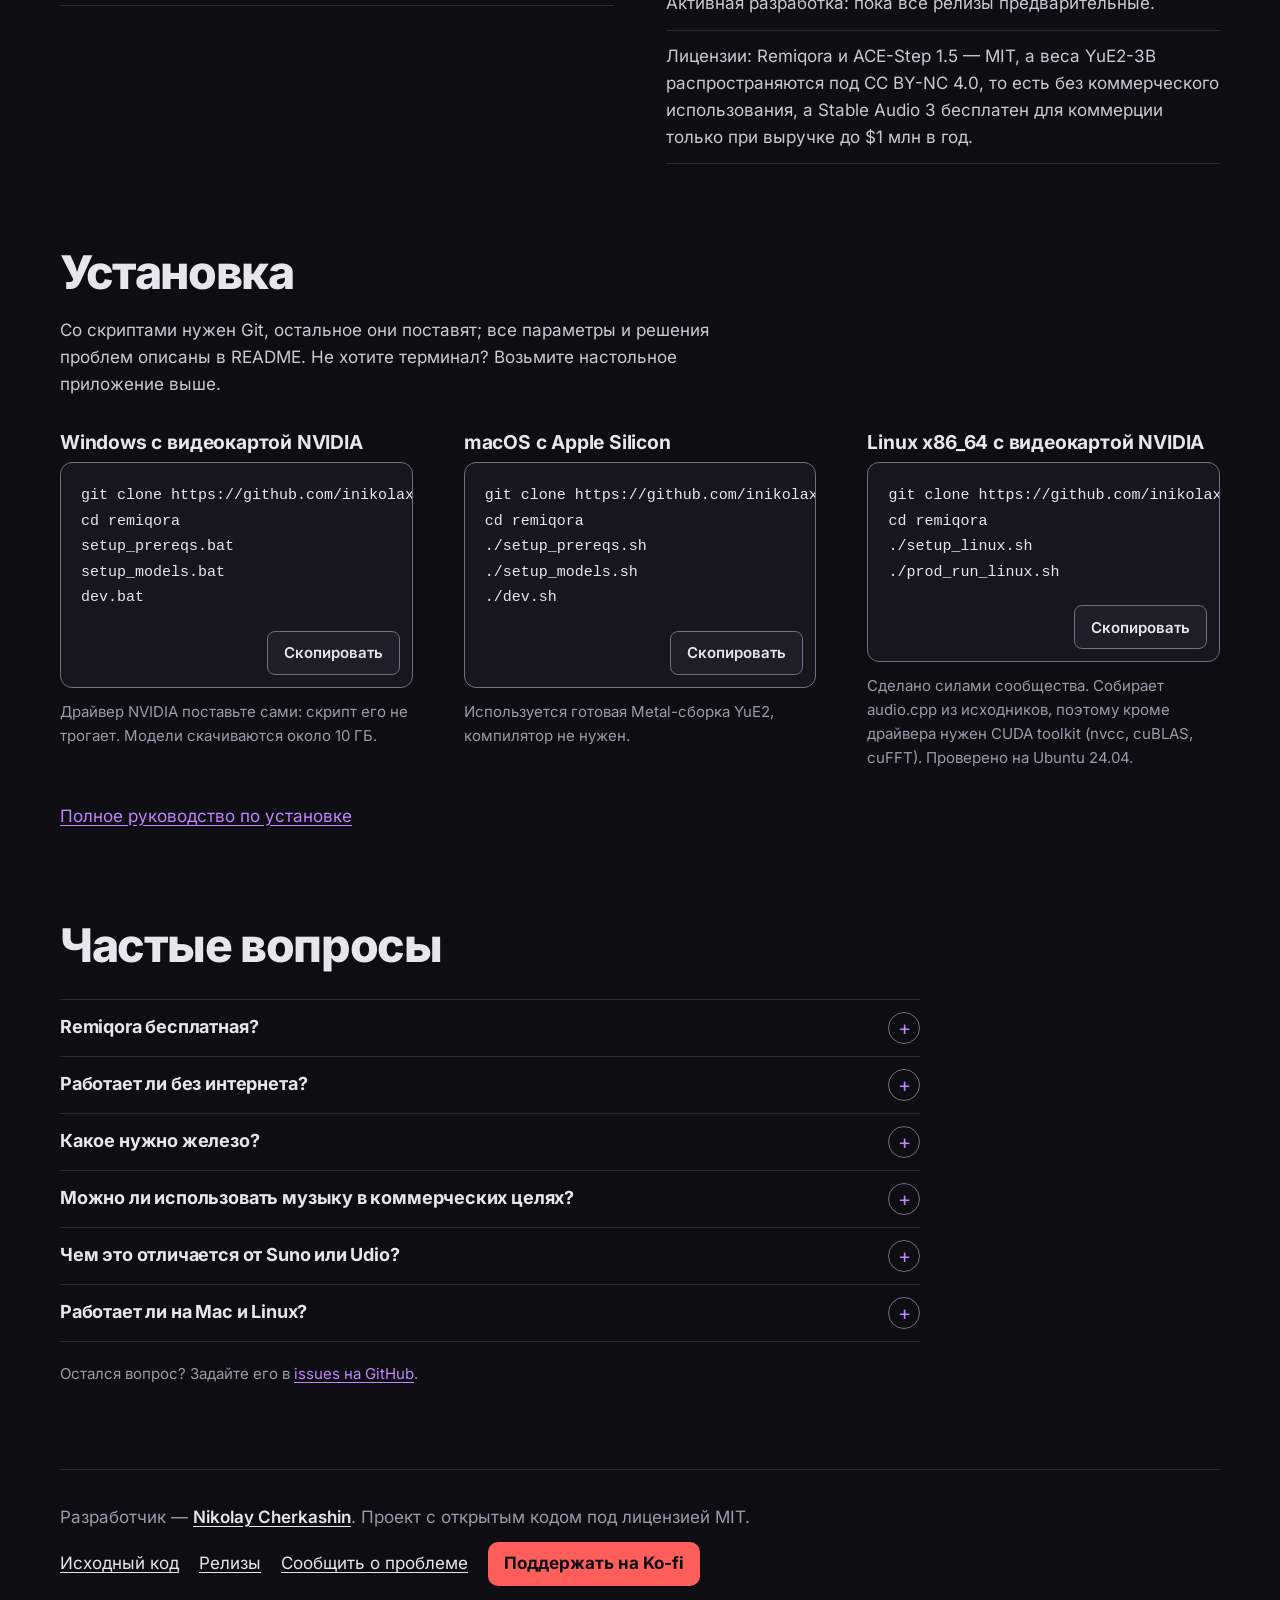
==== commit 0bdfe74a: "Download note: official builds only here and in inikolax/remiqora" ====
--- a/ru/index.html
+++ b/ru/index.html
@@ -121,7 +121,7 @@
       <h2>Или настольное приложение</h2>
       <p>На Windows и на Mac с Apple Silicon Remiqora есть и в виде установщика. Он открывается в своём окне и при первом запуске сам всё настраивает: без Git, без Python, без компилятора.</p>
       <p class="actions"><a class="btn btn--primary" href="https://github.com/inikolax/remiqora/releases/download/v0.5.1/Remiqora-Setup-0.5.1.exe">Скачать для Windows</a><a class="btn" href="https://github.com/inikolax/remiqora/releases/download/v0.5.1/Remiqora-0.5.1-arm64.dmg">Скачать для macOS</a></p>
-      <p class="note">Версия 0.5.1, предрелиз. Windows: видеокарта NVIDIA. macOS: Apple Silicon. См. <a href="https://github.com/inikolax/remiqora/releases/tag/v0.5.1">все файлы и суммы SHA-256</a>.</p>
+      <p class="note">Версия 0.5.1, предрелиз. Windows: видеокарта NVIDIA. macOS: Apple Silicon. См. <a href="https://github.com/inikolax/remiqora/releases/tag/v0.5.1">все файлы и суммы SHA-256</a>. Официальные загрузки есть только здесь и на GitHub в inikolax/remiqora; копии в других местах GitHub не наши и могут содержать вредоносные программы.</p>
       <ul class="plain"><li>Проверяет видеокарту, драйвер и место и спрашивает, что установить: ACE-Step всегда (около 18 ГБ), а YuE2, разделение на стемы, Stable Audio 3, помощник промтов и модели ИИ-аранжировщика по желанию, с размером каждого.</li><li>Всё, что не поставили, видно как «не установлено» с кнопкой, которая докачает это позже, пока приложение работает.</li><li>Закрытие окна останавливает серверы моделей и освобождает видеокарту.</li><li>Модели, проекты и логи остаются в этой папке. Ничего никуда не отправляется.</li></ul>
       <p>Построено на Electron вокруг того же веб-интерфейса. Первый запуск использует uv для Python, готовый движок audio.cpp (CUDA или Metal) и FFmpeg.</p>
       <p class="status">Экспериментально. Установщики пока не подписаны: Windows покажет предупреждение SmartScreen, а macOS может попросить разрешить приложение. Хотите собрать сами? Шаги описаны в папке desktop.</p>
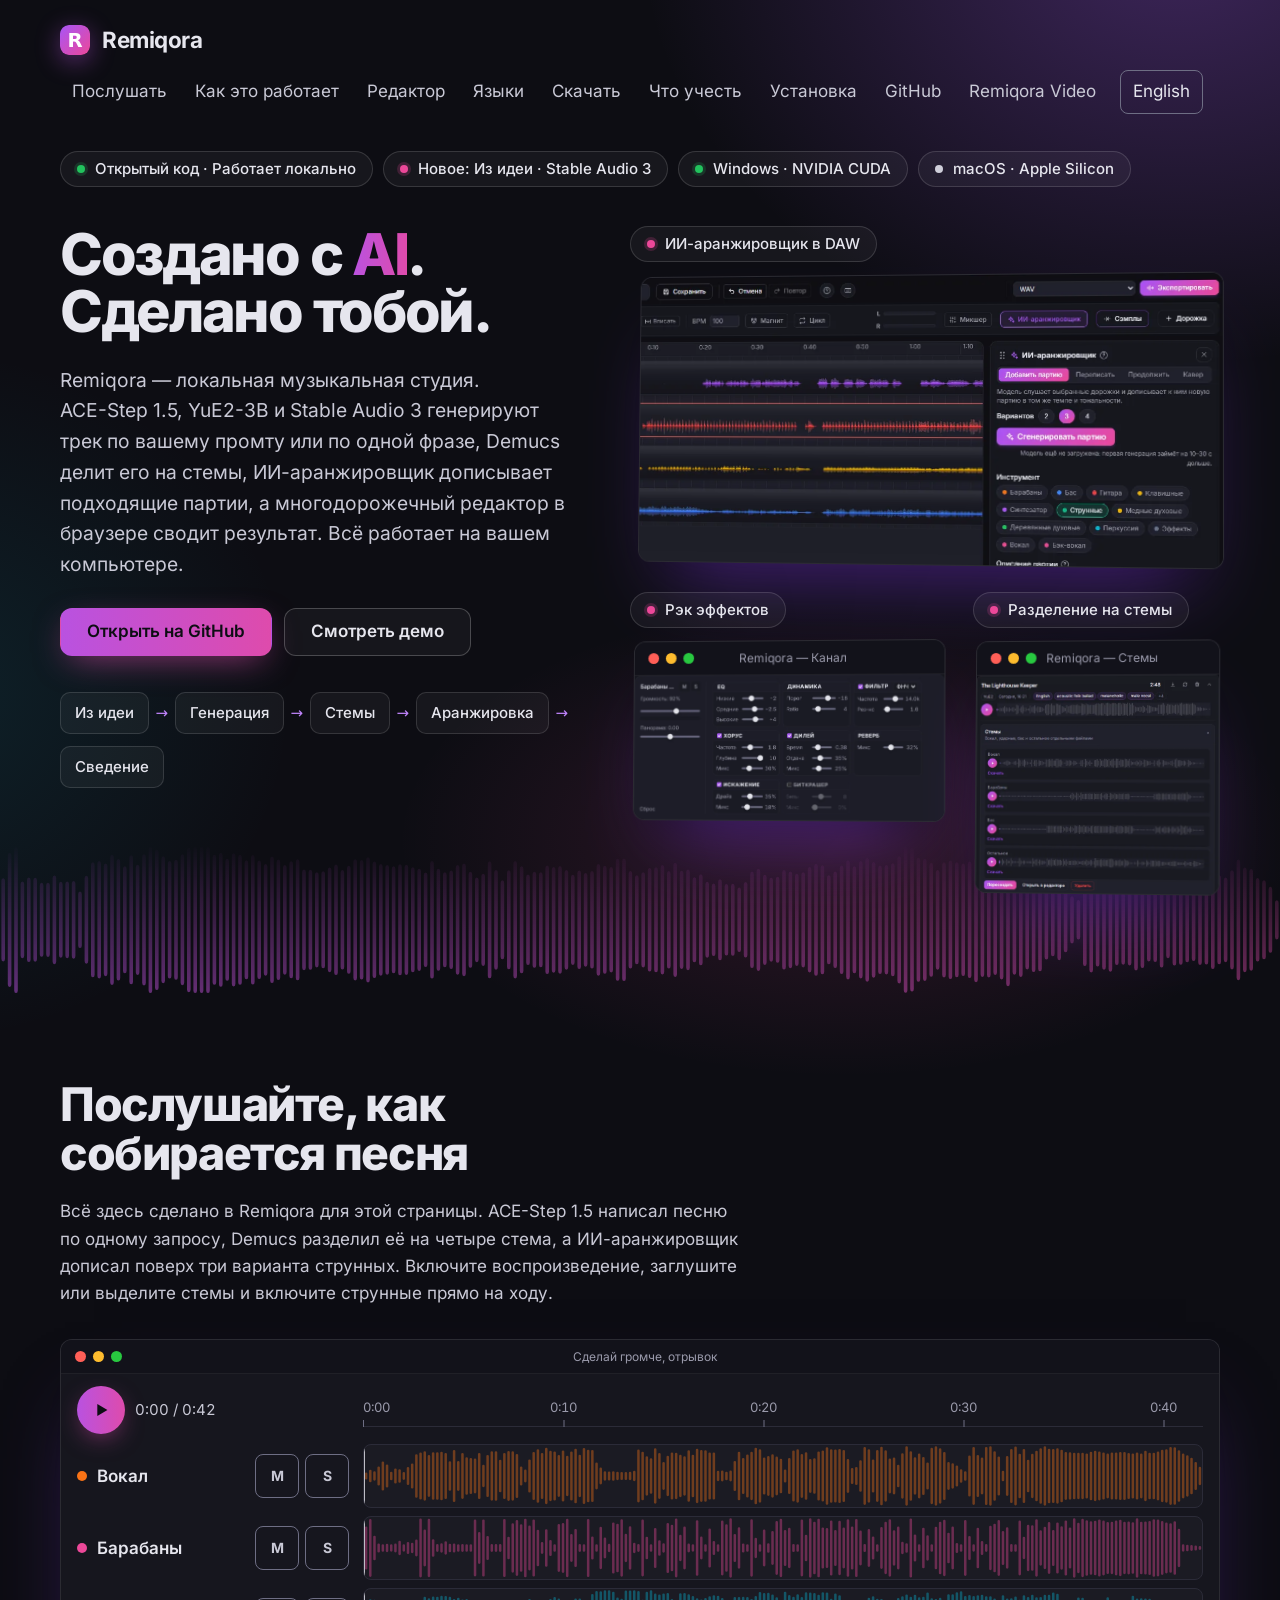
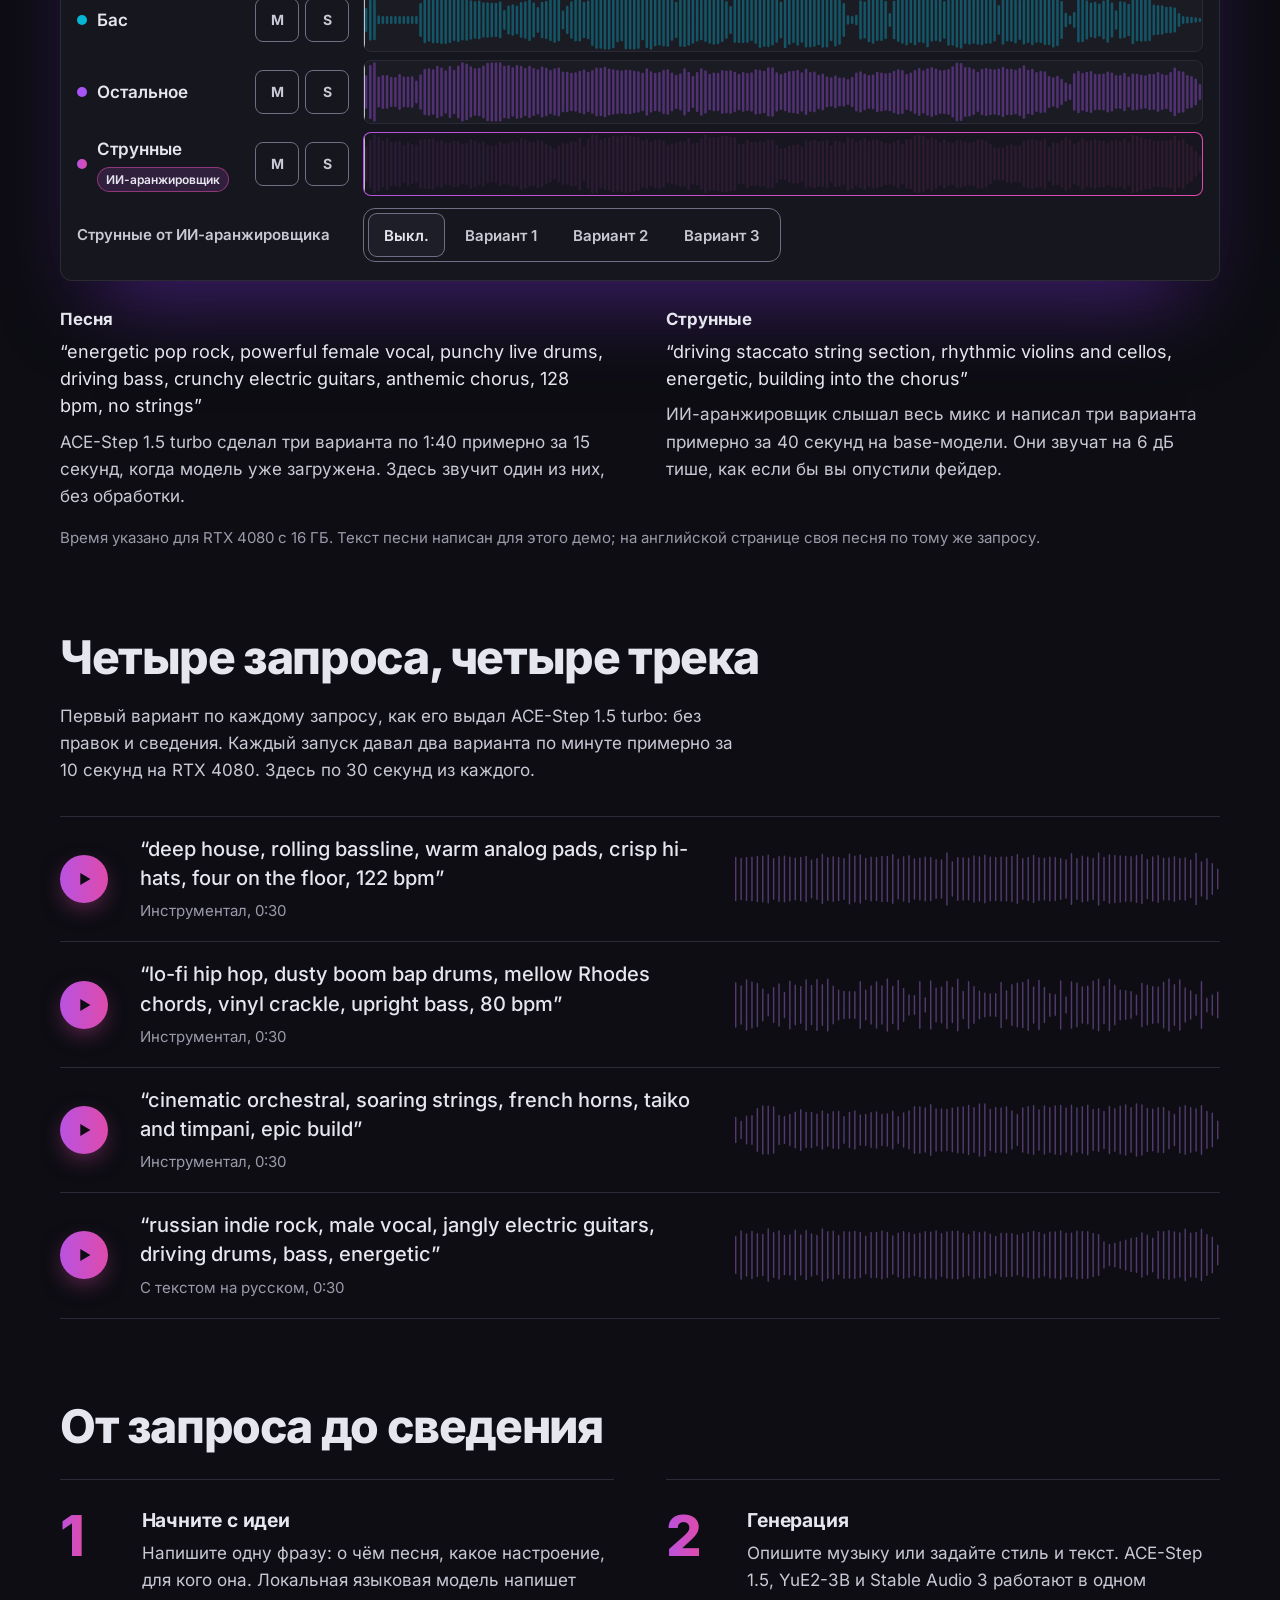
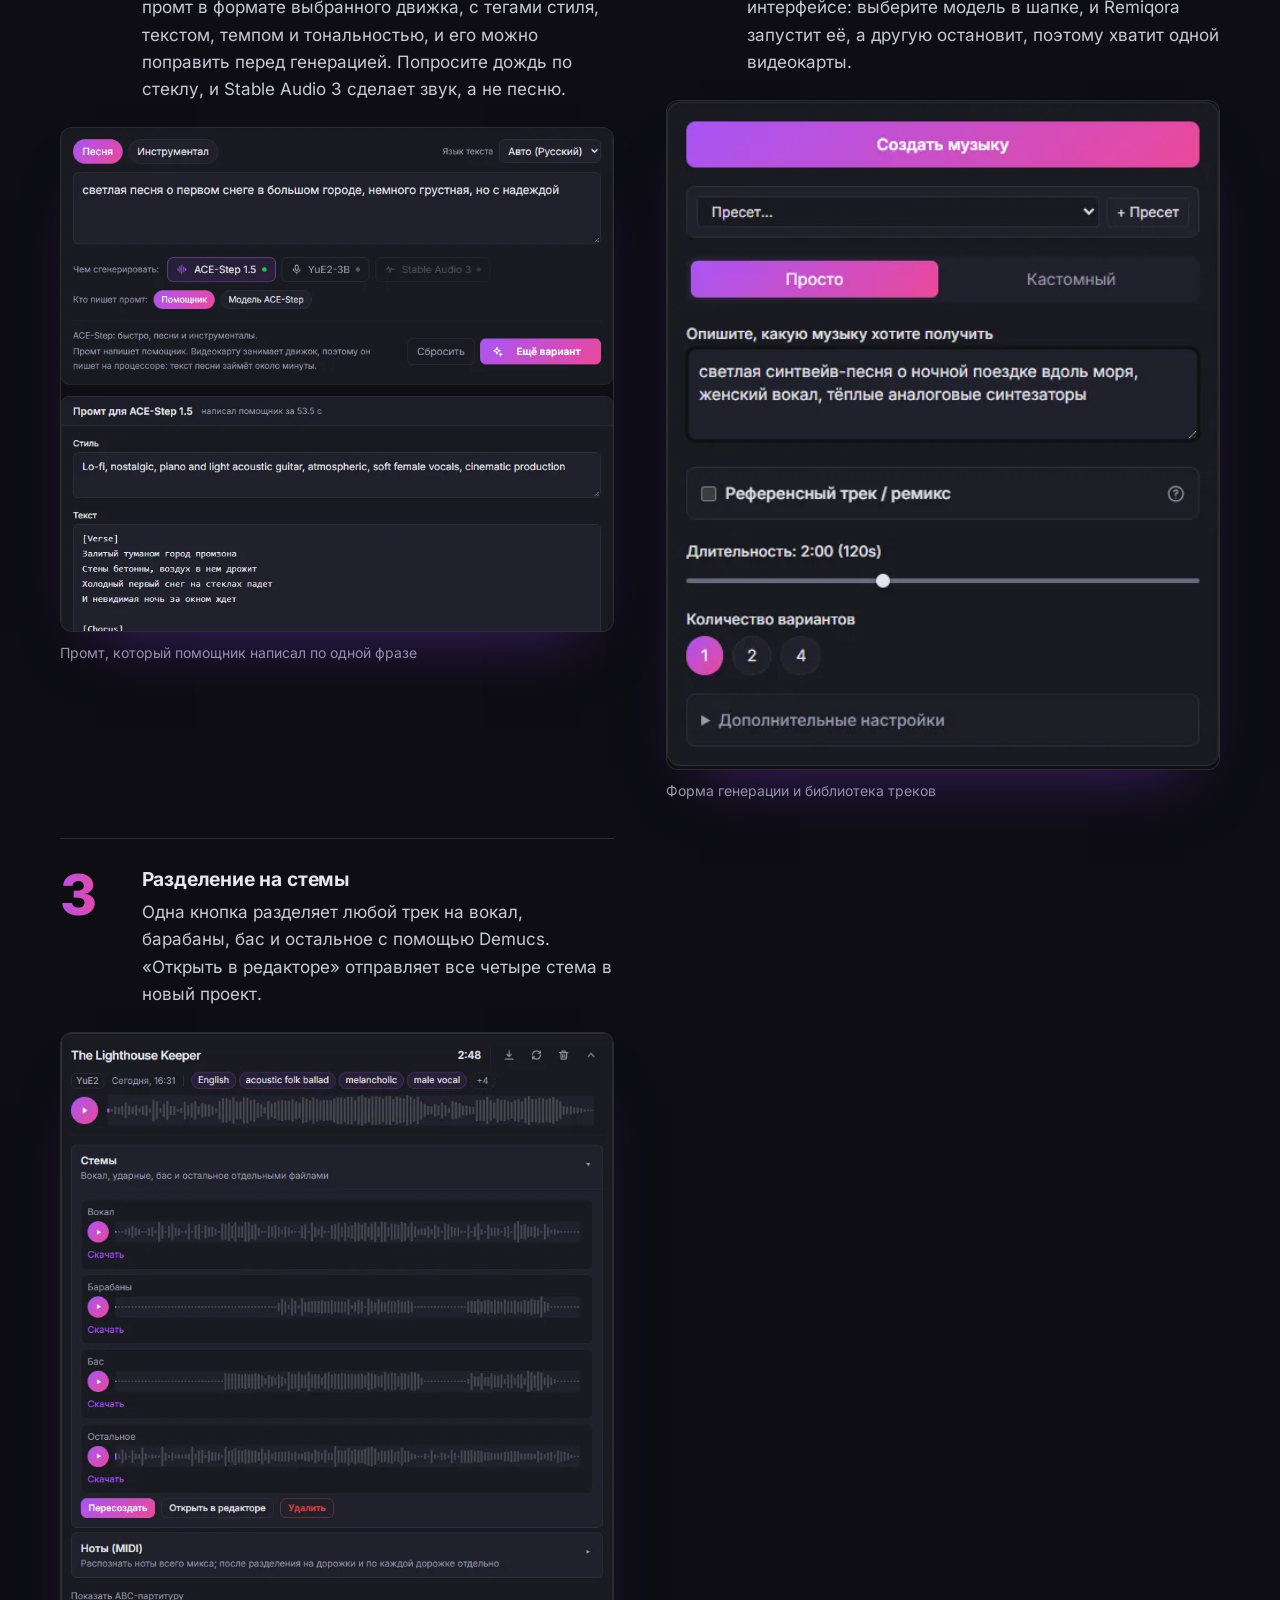
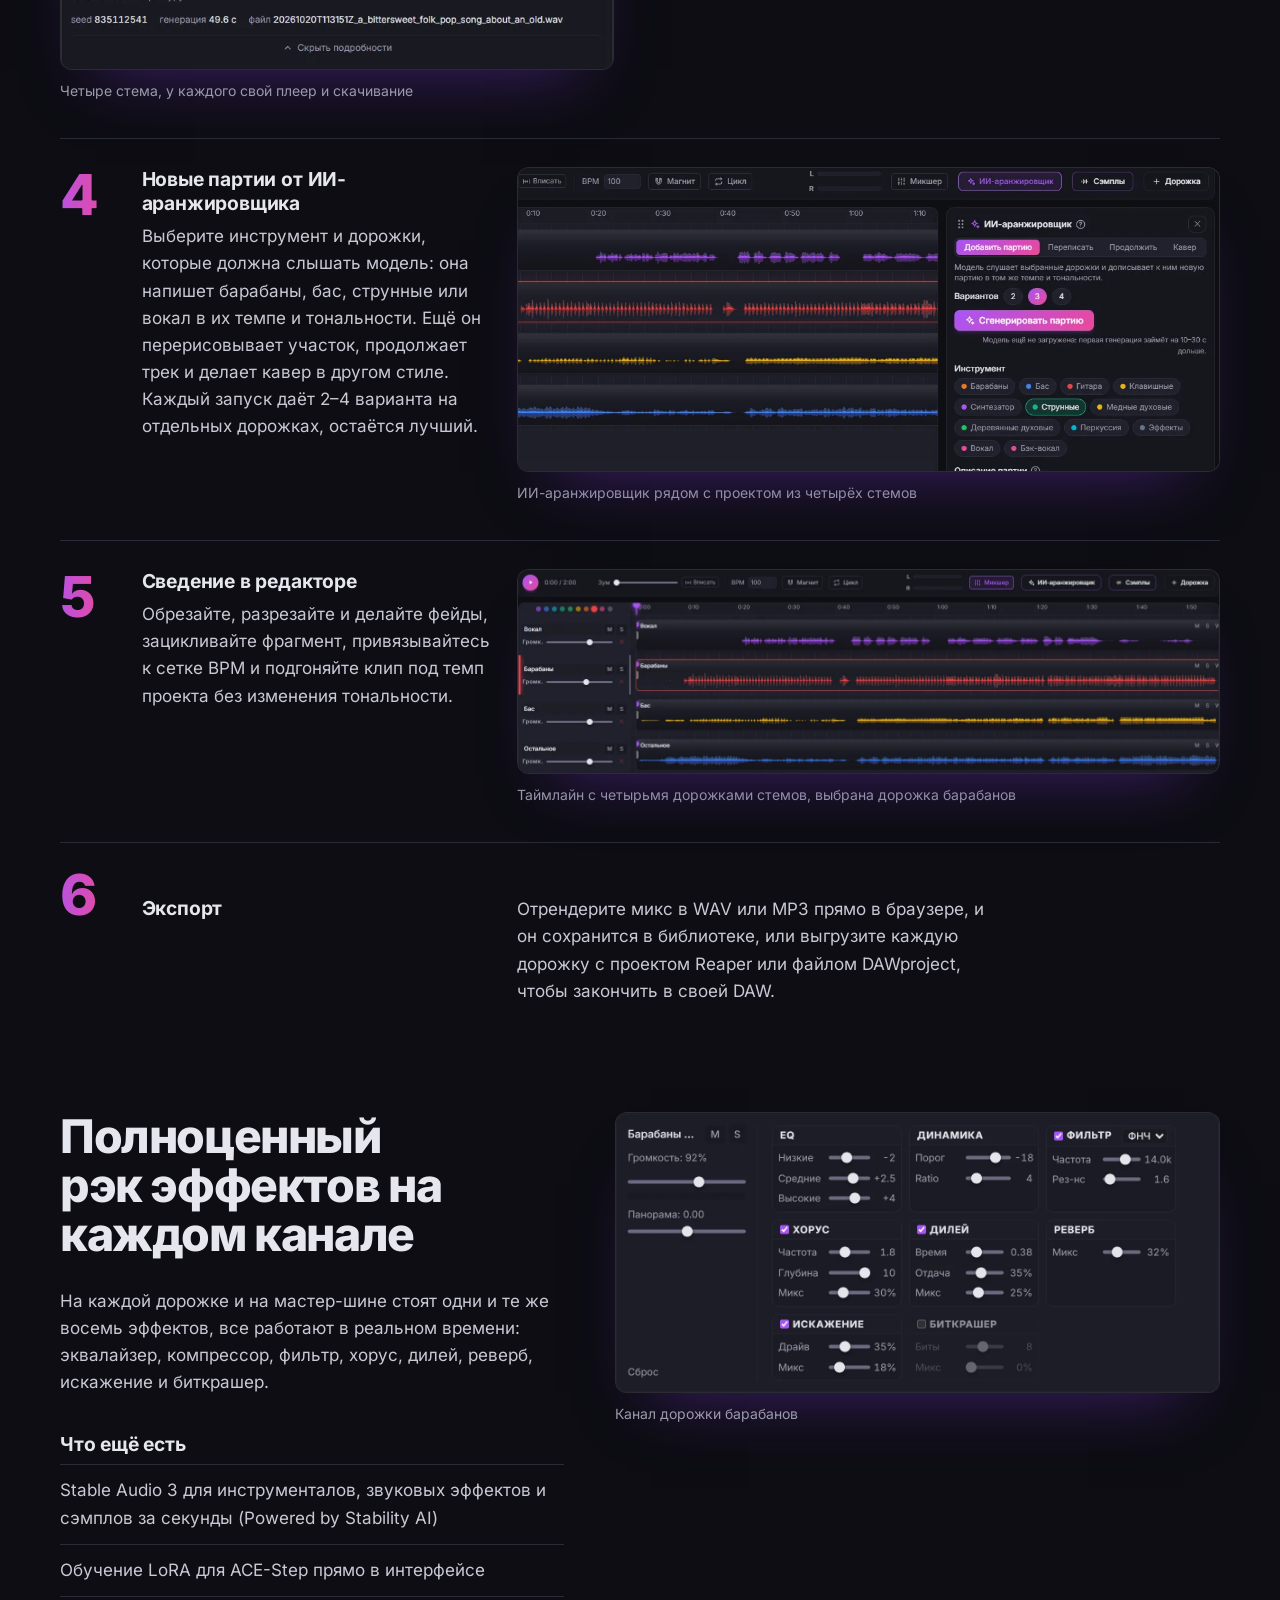
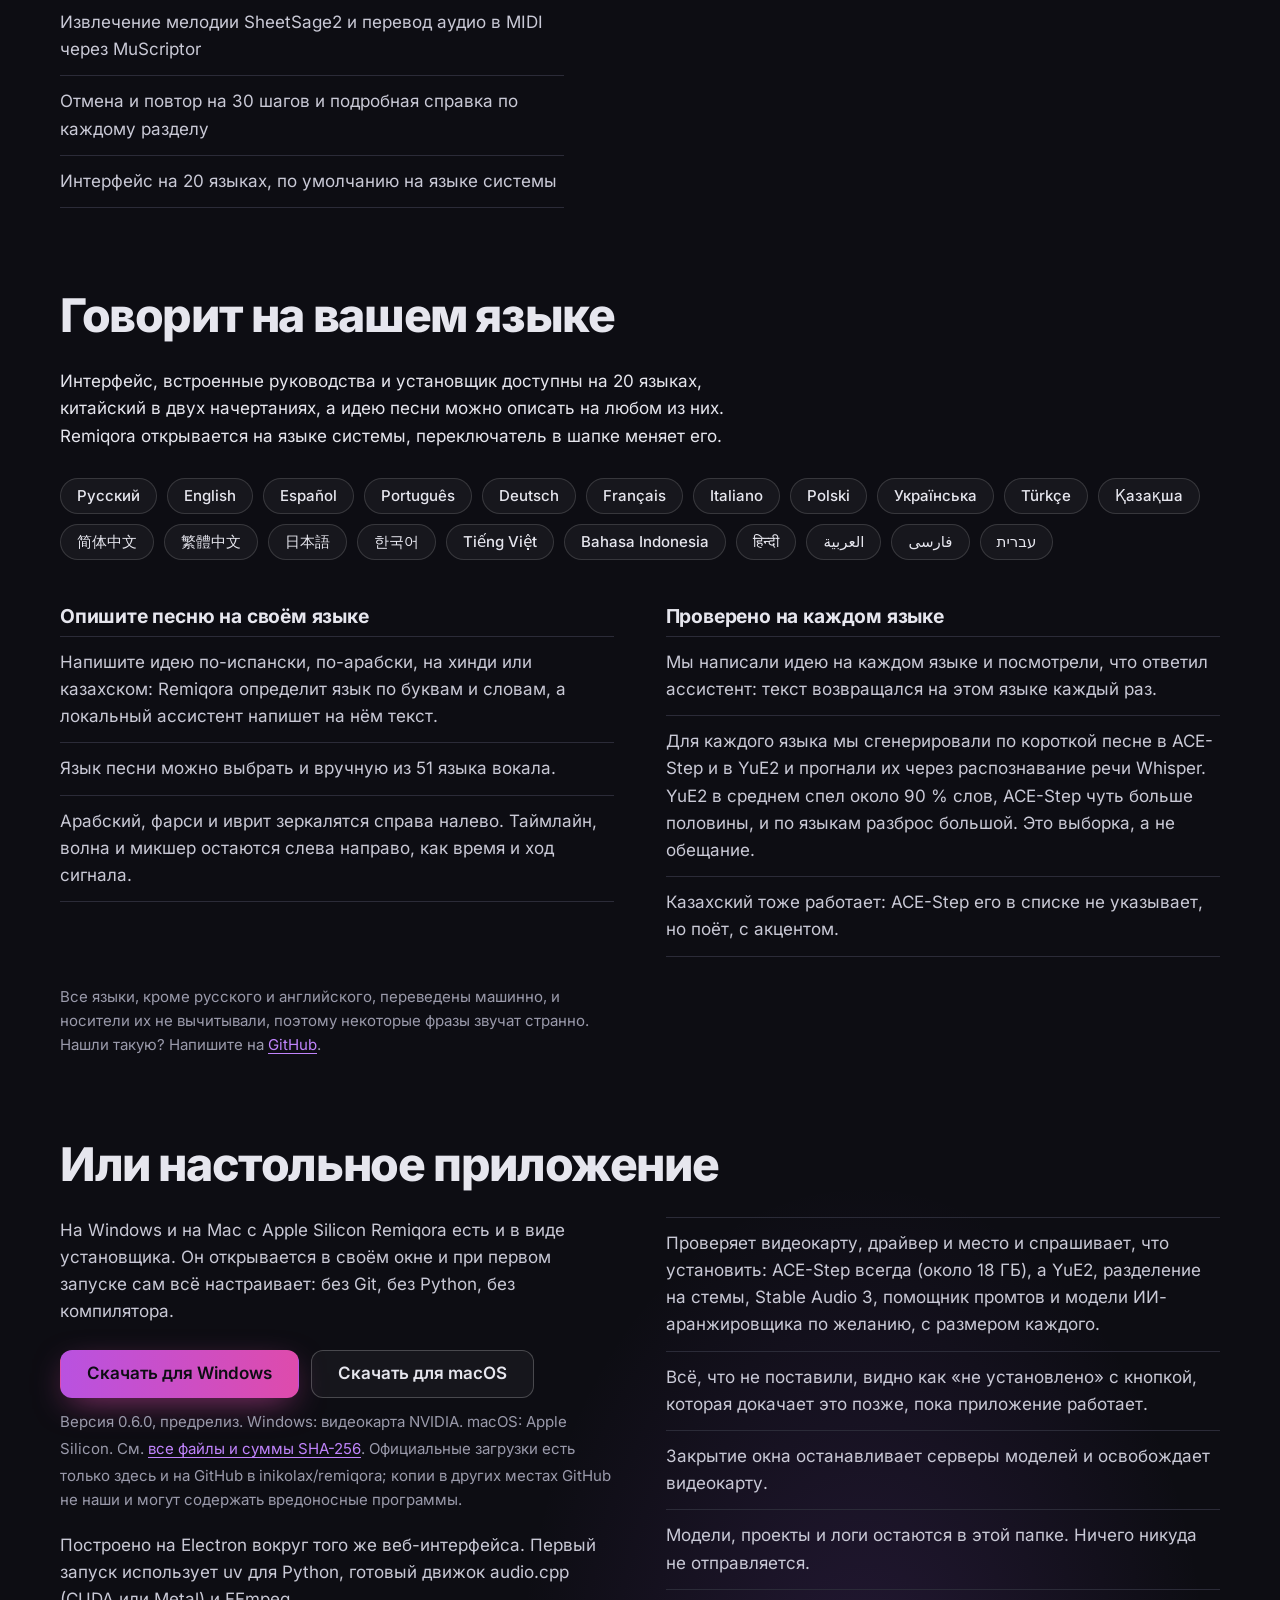
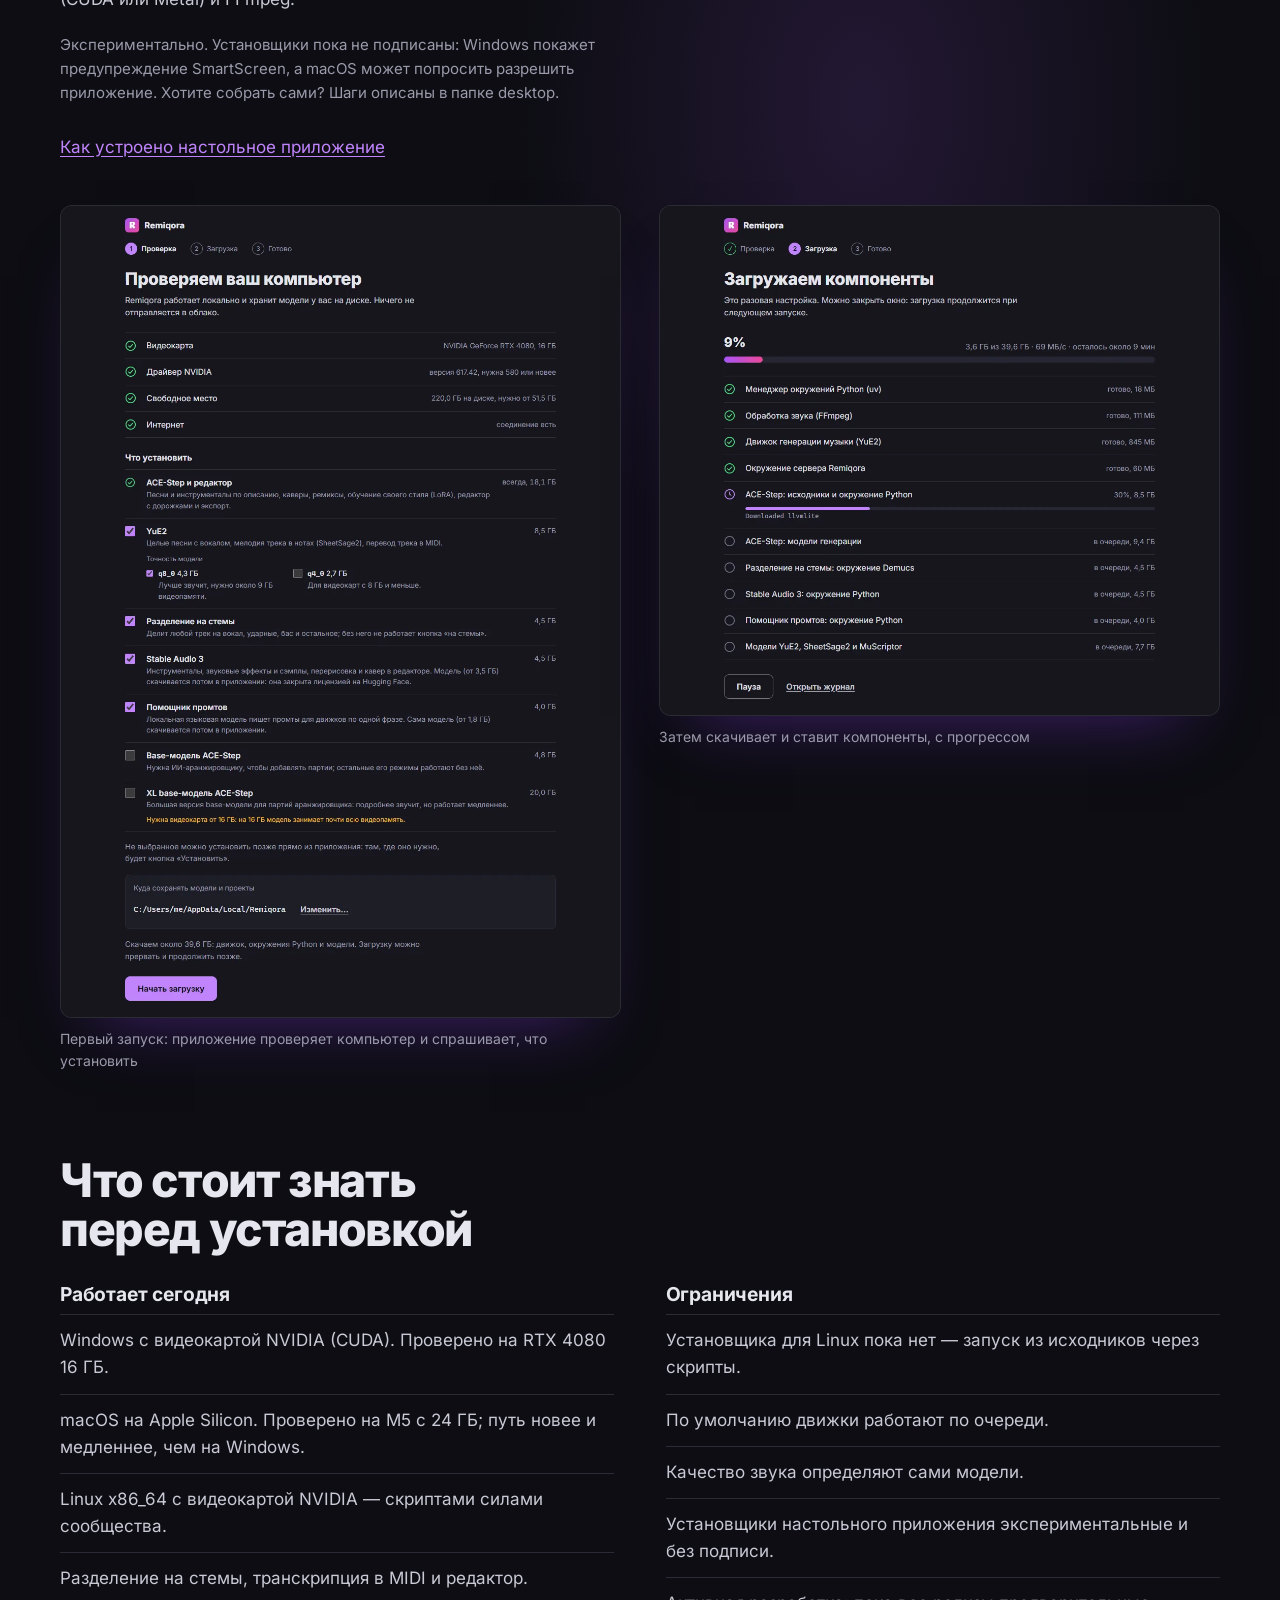
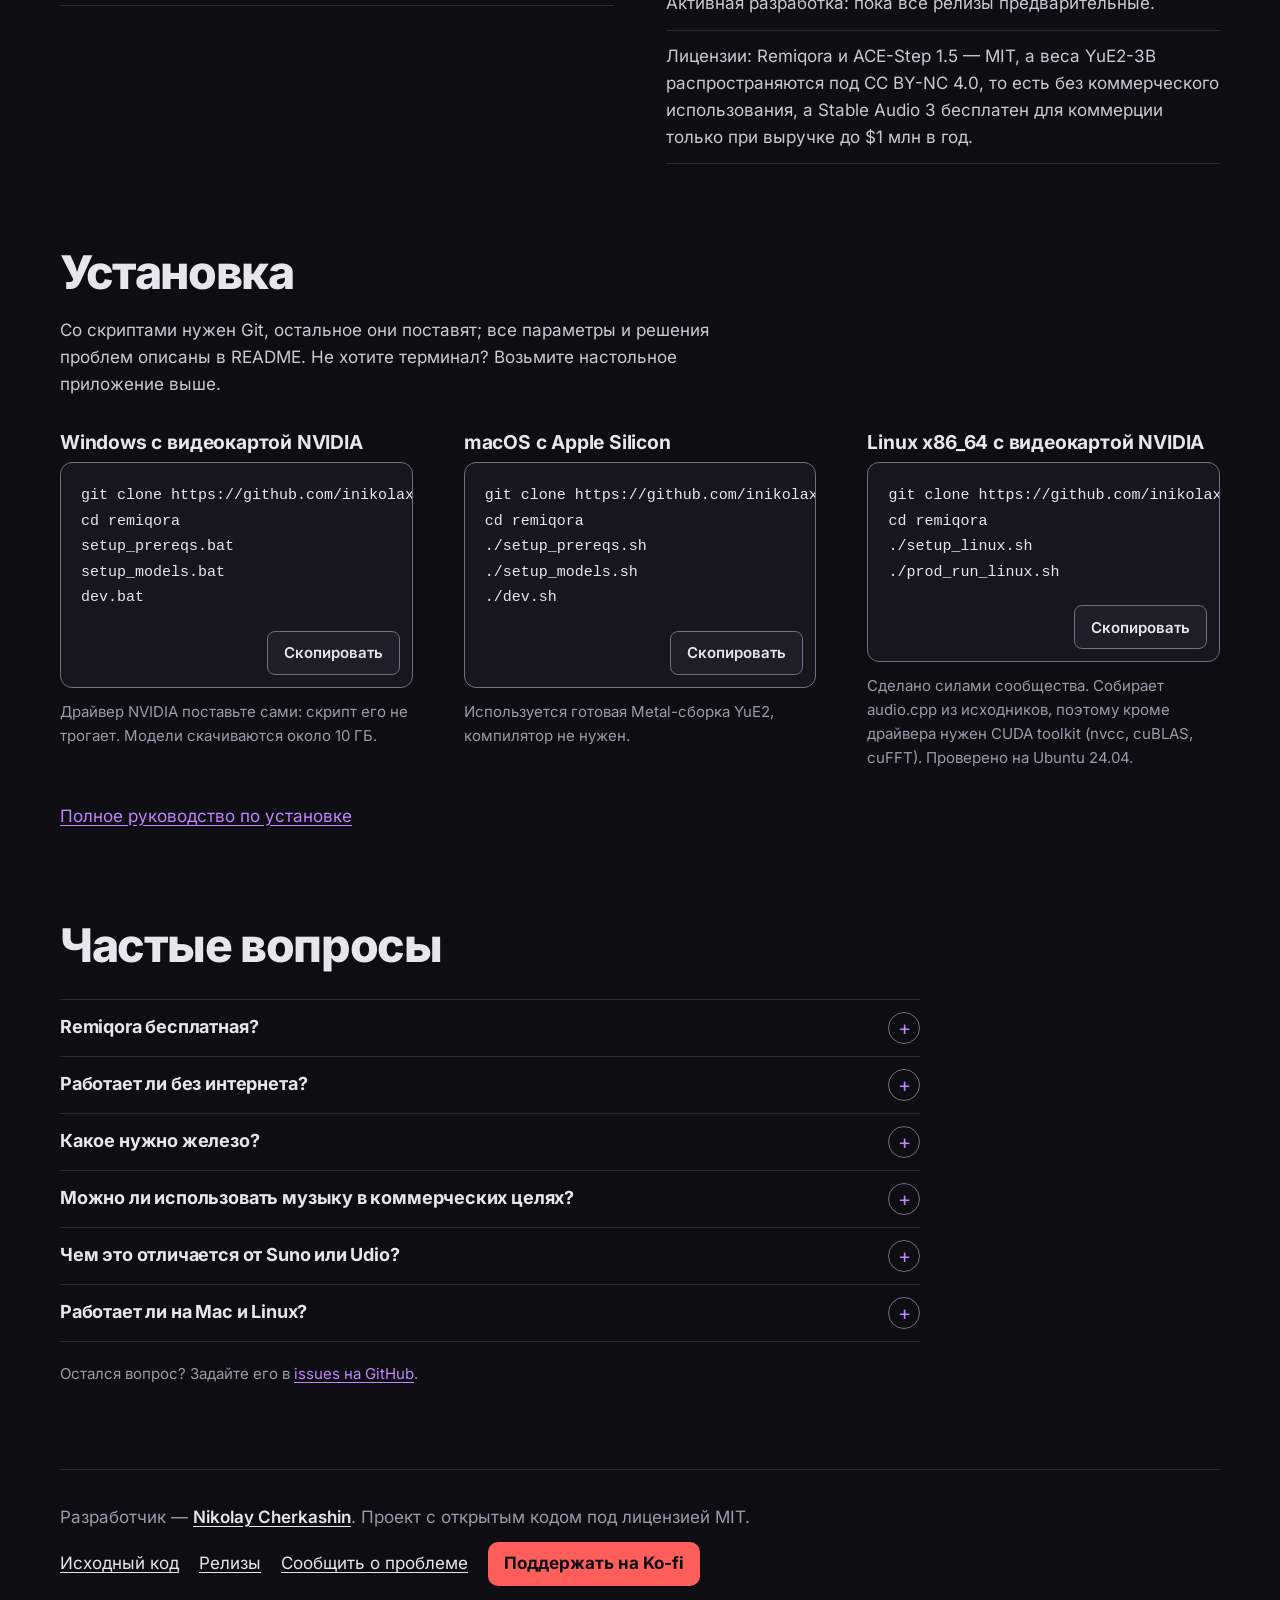
==== commit f2b48136: "Remiqora 0.6.0: the download links and the version" ====
--- a/ru/index.html
+++ b/ru/index.html
@@ -32,7 +32,7 @@
 <meta name="twitter:image:alt" content="Remiqora: заголовок «Создано с AI. Сделано тобой.» рядом с многодорожечным редактором с ИИ-аранжировщиком, рэком эффектов и панелью стемов.">
 <link rel="icon" href="../assets/favicon.svg" type="image/svg+xml">
 <link rel="preload" href="../screenshots/14-ai-arranger.webp" as="image" type="image/webp" fetchpriority="high">
-<script type="application/ld+json">{"@context":"https://schema.org","@graph":[{"@type":"WebSite","@id":"https://remiqora.com/#website","url":"https://remiqora.com/","name":"Remiqora","inLanguage":["en","ru"],"publisher":{"@id":"https://remiqora.com/#author"}},{"@type":"WebPage","@id":"https://remiqora.com/ru/#webpage","url":"https://remiqora.com/ru/","name":"Remiqora: локальный ИИ-генератор музыки со стемами и DAW","description":"Студия ИИ-музыки с открытым кодом на вашей видеокарте: песни из одной фразы в ACE-Step, YuE2 и Stable Audio 3, стемы, ИИ-аранжировщик и многодорожечный редактор.","inLanguage":"ru","isPartOf":{"@id":"https://remiqora.com/#website"},"about":{"@id":"https://remiqora.com/#app"},"author":{"@id":"https://remiqora.com/#author"},"primaryImageOfPage":{"@type":"ImageObject","url":"https://remiqora.com/social-preview.png","width":1280,"height":640}},{"@type":"SoftwareApplication","@id":"https://remiqora.com/#app","name":"Remiqora","url":"https://remiqora.com/","description":"Студия ИИ-музыки с открытым кодом на вашей видеокарте: песни из одной фразы в ACE-Step, YuE2 и Stable Audio 3, стемы, ИИ-аранжировщик и многодорожечный редактор.","inLanguage":"ru","applicationCategory":"MultimediaApplication","applicationSubCategory":"Music production","operatingSystem":"Windows, macOS, Linux","softwareRequirements":"Windows or Linux with an NVIDIA CUDA GPU, or macOS on Apple Silicon","featureList":["Генерация музыки по тексту в ACE-Step 1.5, YuE2-3B и Stable Audio 3","Из идеи: локальная языковая модель пишет промт по одной фразе","Инструменталы, звуковые эффекты и сэмплы в Stable Audio 3","Разделение на стемы в Demucs","Извлечение мелодии и перевод аудио в MIDI","Многодорожечный редактор в браузере с рэком эффектов на каждом канале","ИИ-аранжировщик, который добавляет в трек барабаны, бас, струнные и другие партии","Обучение LoRA для ACE-Step","Экспорт в WAV и MP3 или стемами с проектом Reaper или DAWproject","Интерфейс на 20 языках и «Из идеи» на любом из них"],"softwareVersion":"0.5.1","downloadUrl":"https://github.com/inikolax/remiqora/releases/tag/v0.5.1","memoryRequirements":"NVIDIA GPU with 8 GB of video memory or more (16 GB tested), or Apple Silicon (24 GB tested)","storageRequirements":"18 GB to 80 GB, depending on the models chosen at install","video":{"@id":"https://remiqora.com/#demo"},"image":"https://remiqora.com/social-preview.png","screenshot":["https://remiqora.com/../screenshots/14-ai-arranger.png","https://remiqora.com/../screenshots/08-editor-with-clip.png","https://remiqora.com/../screenshots/05-stems-panel.png","https://remiqora.com/../screenshots/10-editor-effects.png","https://remiqora.com/../screenshots/02-ace-step.png"],"isAccessibleForFree":true,"offers":{"@type":"Offer","price":"0","priceCurrency":"USD"},"license":"https://github.com/inikolax/remiqora/blob/master/LICENSE","author":{"@id":"https://remiqora.com/#author"},"sameAs":["https://github.com/inikolax/remiqora"]},{"@type":"VideoObject","@id":"https://remiqora.com/#demo","name":"Remiqora: a local AI music studio (ACE-Step + YuE2, stems, MIDI, built-in DAW)","description":"Студия ИИ-музыки с открытым кодом на вашей видеокарте: песни из одной фразы в ACE-Step, YuE2 и Stable Audio 3, стемы, ИИ-аранжировщик и многодорожечный редактор.","thumbnailUrl":"https://i.ytimg.com/vi/uV-fbgu4Nf8/hqdefault.jpg","uploadDate":"2026-09-21T01:46:08-07:00","duration":"PT1M5S","contentUrl":"https://www.youtube.com/watch?v=uV-fbgu4Nf8","embedUrl":"https://www.youtube.com/embed/uV-fbgu4Nf8"},{"@type":"FAQPage","@id":"https://remiqora.com/ru/#faq","inLanguage":"ru","isPartOf":{"@id":"https://remiqora.com/ru/#webpage"},"mainEntity":[{"@type":"Question","name":"Remiqora бесплатная?","acceptedAnswer":{"@type":"Answer","text":"Да. Это открытый код под лицензией MIT: без аккаунта, без подписки и без ограничений на число треков. Всё работает на вашем компьютере, так что платите вы только за электричество."}},{"@type":"Question","name":"Работает ли без интернета?","acceptedAnswer":{"@type":"Answer","text":"После разовой загрузки моделей — да: генерация, разделение на стемы, ИИ-аранжировщик и редактор работают на вашем компьютере без сети. Своей телеметрии в Remiqora нет, запросы и треки никуда не отправляются."}},{"@type":"Question","name":"Какое нужно железо?","acceptedAnswer":{"@type":"Answer","text":"Windows или Linux с видеокартой NVIDIA либо Mac на Apple Silicon. Проверено на RTX 4080 с 16 ГБ и на Mac с M5 и 24 ГБ. Для карт с 8 ГБ у YuE2 есть сборка q4_0, сборке q8_0 нужно около 9 ГБ, а необязательной модели XL base — 16 ГБ. Места на диске нужно 18 ГБ только под ACE-Step и до 80 ГБ под всё вместе со Stable Audio 3 и помощником промтов."}},{"@type":"Question","name":"Можно ли использовать музыку в коммерческих целях?","acceptedAnswer":{"@type":"Answer","text":"Зависит от модели, которая сделала трек. ACE-Step 1.5 под лицензией MIT, и его авторы разрешают коммерческое использование. Веса YuE2-3B распространяются под CC BY-NC 4.0, поэтому треки из YuE2 — только для некоммерческого использования. Веса Stable Audio 3 распространяются под Stability AI Community License: коммерческое использование, в том числе сгенерированного звука, бесплатно для людей и компаний с годовой выручкой меньше $1 млн после бесплатной регистрации в Stability AI; при большей выручке нужна лицензия от Stability AI. Перед публикацией сверьтесь с актуальной лицензией модели; авторы ACE-Step также предупреждают о риске случайного нарушения авторских прав."}},{"@type":"Question","name":"Чем это отличается от Suno или Udio?","acceptedAnswer":{"@type":"Answer","text":"Suno и Udio — облачные сервисы со своими моделями. Remiqora запускает открытые модели на вашем компьютере: без кредитов, без очереди, ничего не загружается на сервер. Вместо одного готового файла вы получаете стемы, многодорожечный редактор и ИИ-аранжировщика, поэтому песню можно собирать по партиям и доводить в своей DAW. В некоторых жанрах облачные сервисы пока звучат более отполированно."}},{"@type":"Question","name":"Работает ли на Mac и Linux?","acceptedAnswer":{"@type":"Answer","text":"Для Mac на Apple Silicon есть установщик; Mac на Intel не поддерживаются. На Linux с видеокартой NVIDIA Remiqora запускается из исходников скриптами установки, отдельного установщика пока нет."}}]},{"@type":"Person","@id":"https://remiqora.com/#author","name":"Nikolay Cherkashin","url":"https://github.com/inikolax","sameAs":["https://github.com/inikolax"],"jobTitle":"Developer of Remiqora"}]}</script>
+<script type="application/ld+json">{"@context":"https://schema.org","@graph":[{"@type":"WebSite","@id":"https://remiqora.com/#website","url":"https://remiqora.com/","name":"Remiqora","inLanguage":["en","ru"],"publisher":{"@id":"https://remiqora.com/#author"}},{"@type":"WebPage","@id":"https://remiqora.com/ru/#webpage","url":"https://remiqora.com/ru/","name":"Remiqora: локальный ИИ-генератор музыки со стемами и DAW","description":"Студия ИИ-музыки с открытым кодом на вашей видеокарте: песни из одной фразы в ACE-Step, YuE2 и Stable Audio 3, стемы, ИИ-аранжировщик и многодорожечный редактор.","inLanguage":"ru","isPartOf":{"@id":"https://remiqora.com/#website"},"about":{"@id":"https://remiqora.com/#app"},"author":{"@id":"https://remiqora.com/#author"},"primaryImageOfPage":{"@type":"ImageObject","url":"https://remiqora.com/social-preview.png","width":1280,"height":640}},{"@type":"SoftwareApplication","@id":"https://remiqora.com/#app","name":"Remiqora","url":"https://remiqora.com/","description":"Студия ИИ-музыки с открытым кодом на вашей видеокарте: песни из одной фразы в ACE-Step, YuE2 и Stable Audio 3, стемы, ИИ-аранжировщик и многодорожечный редактор.","inLanguage":"ru","applicationCategory":"MultimediaApplication","applicationSubCategory":"Music production","operatingSystem":"Windows, macOS, Linux","softwareRequirements":"Windows or Linux with an NVIDIA CUDA GPU, or macOS on Apple Silicon","featureList":["Генерация музыки по тексту в ACE-Step 1.5, YuE2-3B и Stable Audio 3","Из идеи: локальная языковая модель пишет промт по одной фразе","Инструменталы, звуковые эффекты и сэмплы в Stable Audio 3","Разделение на стемы в Demucs","Извлечение мелодии и перевод аудио в MIDI","Многодорожечный редактор в браузере с рэком эффектов на каждом канале","ИИ-аранжировщик, который добавляет в трек барабаны, бас, струнные и другие партии","Обучение LoRA для ACE-Step","Экспорт в WAV и MP3 или стемами с проектом Reaper или DAWproject","Интерфейс на 20 языках и «Из идеи» на любом из них"],"softwareVersion":"0.6.0","downloadUrl":"https://github.com/inikolax/remiqora/releases/tag/v0.6.0","memoryRequirements":"NVIDIA GPU with 8 GB of video memory or more (16 GB tested), or Apple Silicon (24 GB tested)","storageRequirements":"18 GB to 80 GB, depending on the models chosen at install","video":{"@id":"https://remiqora.com/#demo"},"image":"https://remiqora.com/social-preview.png","screenshot":["https://remiqora.com/../screenshots/14-ai-arranger.png","https://remiqora.com/../screenshots/08-editor-with-clip.png","https://remiqora.com/../screenshots/05-stems-panel.png","https://remiqora.com/../screenshots/10-editor-effects.png","https://remiqora.com/../screenshots/02-ace-step.png"],"isAccessibleForFree":true,"offers":{"@type":"Offer","price":"0","priceCurrency":"USD"},"license":"https://github.com/inikolax/remiqora/blob/master/LICENSE","author":{"@id":"https://remiqora.com/#author"},"sameAs":["https://github.com/inikolax/remiqora"]},{"@type":"VideoObject","@id":"https://remiqora.com/#demo","name":"Remiqora: a local AI music studio (ACE-Step + YuE2, stems, MIDI, built-in DAW)","description":"Студия ИИ-музыки с открытым кодом на вашей видеокарте: песни из одной фразы в ACE-Step, YuE2 и Stable Audio 3, стемы, ИИ-аранжировщик и многодорожечный редактор.","thumbnailUrl":"https://i.ytimg.com/vi/uV-fbgu4Nf8/hqdefault.jpg","uploadDate":"2026-09-21T01:46:08-07:00","duration":"PT1M5S","contentUrl":"https://www.youtube.com/watch?v=uV-fbgu4Nf8","embedUrl":"https://www.youtube.com/embed/uV-fbgu4Nf8"},{"@type":"FAQPage","@id":"https://remiqora.com/ru/#faq","inLanguage":"ru","isPartOf":{"@id":"https://remiqora.com/ru/#webpage"},"mainEntity":[{"@type":"Question","name":"Remiqora бесплатная?","acceptedAnswer":{"@type":"Answer","text":"Да. Это открытый код под лицензией MIT: без аккаунта, без подписки и без ограничений на число треков. Всё работает на вашем компьютере, так что платите вы только за электричество."}},{"@type":"Question","name":"Работает ли без интернета?","acceptedAnswer":{"@type":"Answer","text":"После разовой загрузки моделей — да: генерация, разделение на стемы, ИИ-аранжировщик и редактор работают на вашем компьютере без сети. Своей телеметрии в Remiqora нет, запросы и треки никуда не отправляются."}},{"@type":"Question","name":"Какое нужно железо?","acceptedAnswer":{"@type":"Answer","text":"Windows или Linux с видеокартой NVIDIA либо Mac на Apple Silicon. Проверено на RTX 4080 с 16 ГБ и на Mac с M5 и 24 ГБ. Для карт с 8 ГБ у YuE2 есть сборка q4_0, сборке q8_0 нужно около 9 ГБ, а необязательной модели XL base — 16 ГБ. Места на диске нужно 18 ГБ только под ACE-Step и до 80 ГБ под всё вместе со Stable Audio 3 и помощником промтов."}},{"@type":"Question","name":"Можно ли использовать музыку в коммерческих целях?","acceptedAnswer":{"@type":"Answer","text":"Зависит от модели, которая сделала трек. ACE-Step 1.5 под лицензией MIT, и его авторы разрешают коммерческое использование. Веса YuE2-3B распространяются под CC BY-NC 4.0, поэтому треки из YuE2 — только для некоммерческого использования. Веса Stable Audio 3 распространяются под Stability AI Community License: коммерческое использование, в том числе сгенерированного звука, бесплатно для людей и компаний с годовой выручкой меньше $1 млн после бесплатной регистрации в Stability AI; при большей выручке нужна лицензия от Stability AI. Перед публикацией сверьтесь с актуальной лицензией модели; авторы ACE-Step также предупреждают о риске случайного нарушения авторских прав."}},{"@type":"Question","name":"Чем это отличается от Suno или Udio?","acceptedAnswer":{"@type":"Answer","text":"Suno и Udio — облачные сервисы со своими моделями. Remiqora запускает открытые модели на вашем компьютере: без кредитов, без очереди, ничего не загружается на сервер. Вместо одного готового файла вы получаете стемы, многодорожечный редактор и ИИ-аранжировщика, поэтому песню можно собирать по партиям и доводить в своей DAW. В некоторых жанрах облачные сервисы пока звучат более отполированно."}},{"@type":"Question","name":"Работает ли на Mac и Linux?","acceptedAnswer":{"@type":"Answer","text":"Для Mac на Apple Silicon есть установщик; Mac на Intel не поддерживаются. На Linux с видеокартой NVIDIA Remiqora запускается из исходников скриптами установки, отдельного установщика пока нет."}}]},{"@type":"Person","@id":"https://remiqora.com/#author","name":"Nikolay Cherkashin","url":"https://github.com/inikolax","sameAs":["https://github.com/inikolax"],"jobTitle":"Developer of Remiqora"}]}</script>
 <link rel="preload" href="../assets/fonts/inter-latin.woff2" as="font" type="font/woff2" crossorigin>
 <link rel="preload" href="../assets/fonts/inter-cyrillic.woff2" as="font" type="font/woff2" crossorigin>
 <link rel="stylesheet" href="../assets/site.css">
@@ -120,8 +120,8 @@
     <div class="desktop__text">
       <h2>Или настольное приложение</h2>
       <p>На Windows и на Mac с Apple Silicon Remiqora есть и в виде установщика. Он открывается в своём окне и при первом запуске сам всё настраивает: без Git, без Python, без компилятора.</p>
-      <p class="actions"><a class="btn btn--primary" href="https://github.com/inikolax/remiqora/releases/download/v0.5.1/Remiqora-Setup-0.5.1.exe">Скачать для Windows</a><a class="btn" href="https://github.com/inikolax/remiqora/releases/download/v0.5.1/Remiqora-0.5.1-arm64.dmg">Скачать для macOS</a></p>
-      <p class="note">Версия 0.5.1, предрелиз. Windows: видеокарта NVIDIA. macOS: Apple Silicon. См. <a href="https://github.com/inikolax/remiqora/releases/tag/v0.5.1">все файлы и суммы SHA-256</a>. Официальные загрузки есть только здесь и на GitHub в inikolax/remiqora; копии в других местах GitHub не наши и могут содержать вредоносные программы.</p>
+      <p class="actions"><a class="btn btn--primary" href="https://github.com/inikolax/remiqora/releases/download/v0.6.0/Remiqora-Setup-0.6.0.exe">Скачать для Windows</a><a class="btn" href="https://github.com/inikolax/remiqora/releases/download/v0.6.0/Remiqora-0.6.0-arm64.dmg">Скачать для macOS</a></p>
+      <p class="note">Версия 0.6.0, предрелиз. Windows: видеокарта NVIDIA. macOS: Apple Silicon. См. <a href="https://github.com/inikolax/remiqora/releases/tag/v0.6.0">все файлы и суммы SHA-256</a>. Официальные загрузки есть только здесь и на GitHub в inikolax/remiqora; копии в других местах GitHub не наши и могут содержать вредоносные программы.</p>
       <ul class="plain"><li>Проверяет видеокарту, драйвер и место и спрашивает, что установить: ACE-Step всегда (около 18 ГБ), а YuE2, разделение на стемы, Stable Audio 3, помощник промтов и модели ИИ-аранжировщика по желанию, с размером каждого.</li><li>Всё, что не поставили, видно как «не установлено» с кнопкой, которая докачает это позже, пока приложение работает.</li><li>Закрытие окна останавливает серверы моделей и освобождает видеокарту.</li><li>Модели, проекты и логи остаются в этой папке. Ничего никуда не отправляется.</li></ul>
       <p>Построено на Electron вокруг того же веб-интерфейса. Первый запуск использует uv для Python, готовый движок audio.cpp (CUDA или Metal) и FFmpeg.</p>
       <p class="status">Экспериментально. Установщики пока не подписаны: Windows покажет предупреждение SmartScreen, а macOS может попросить разрешить приложение. Хотите собрать сами? Шаги описаны в папке desktop.</p>
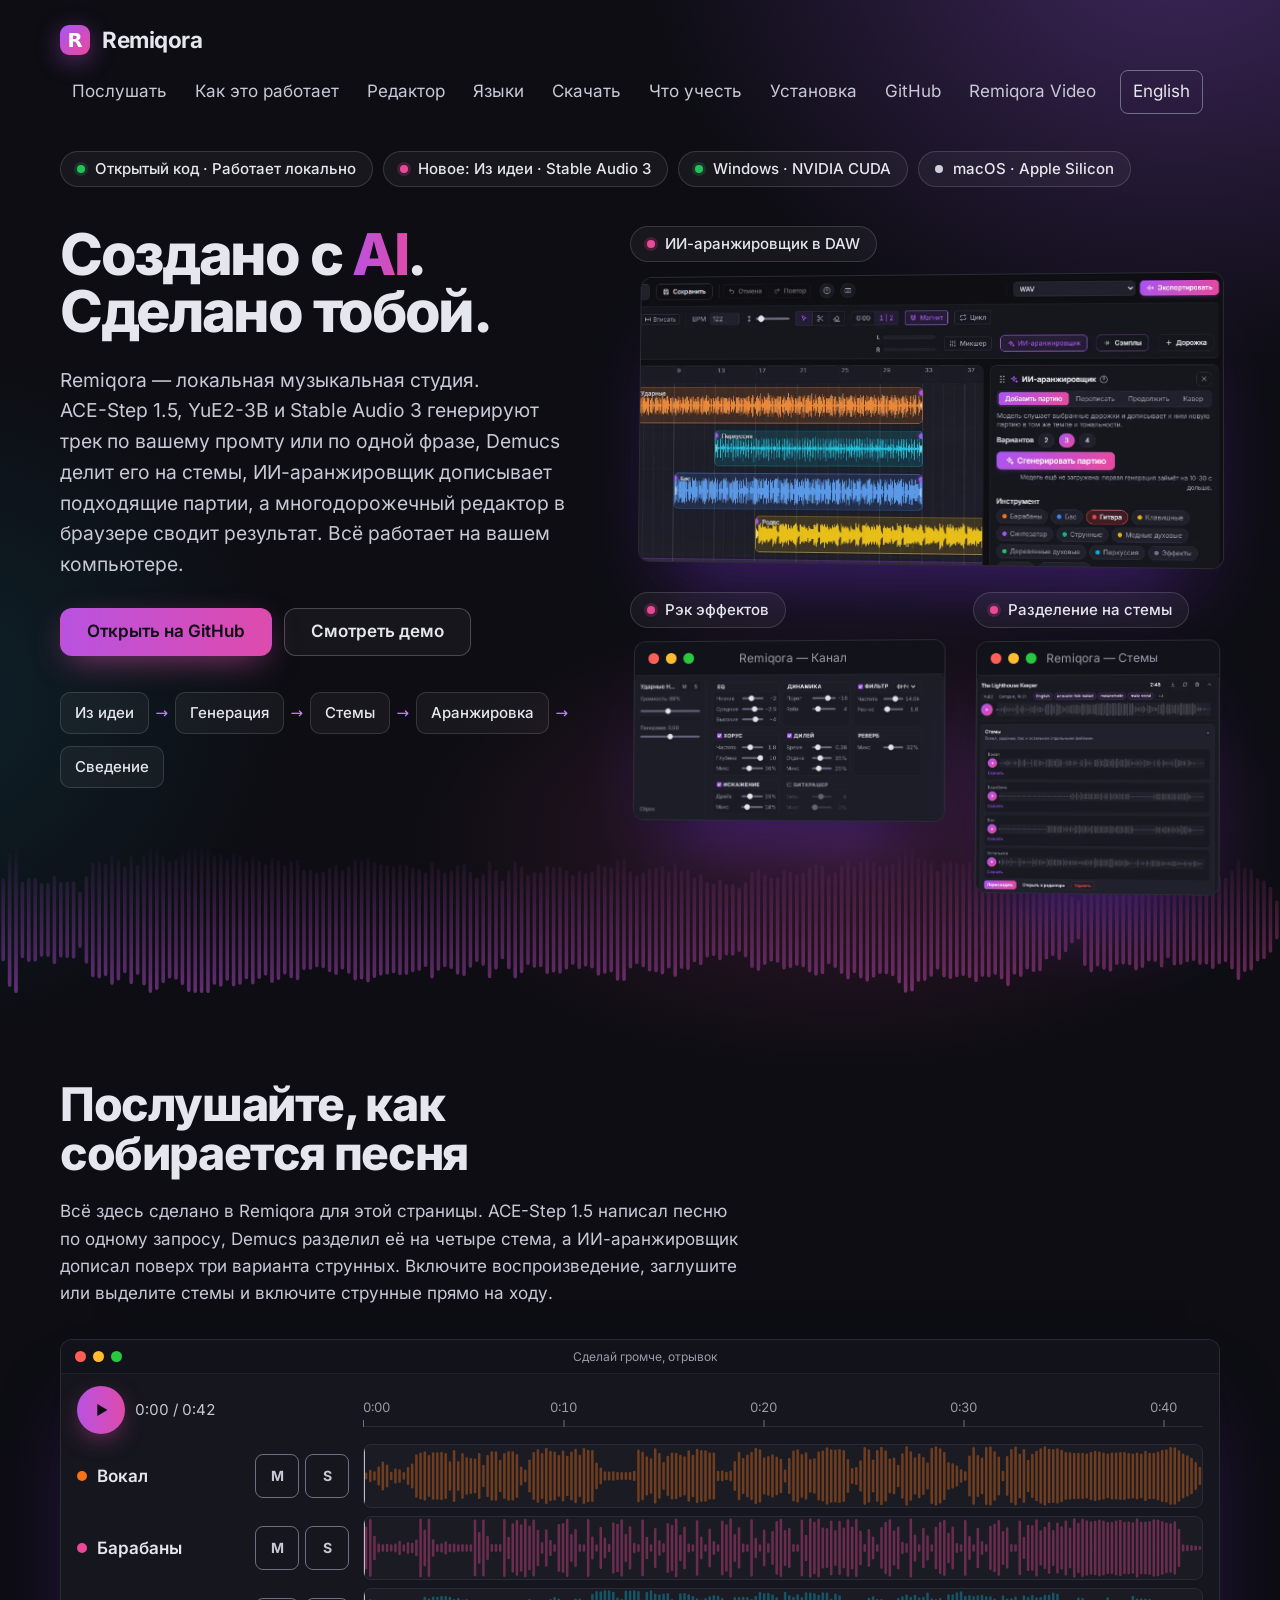
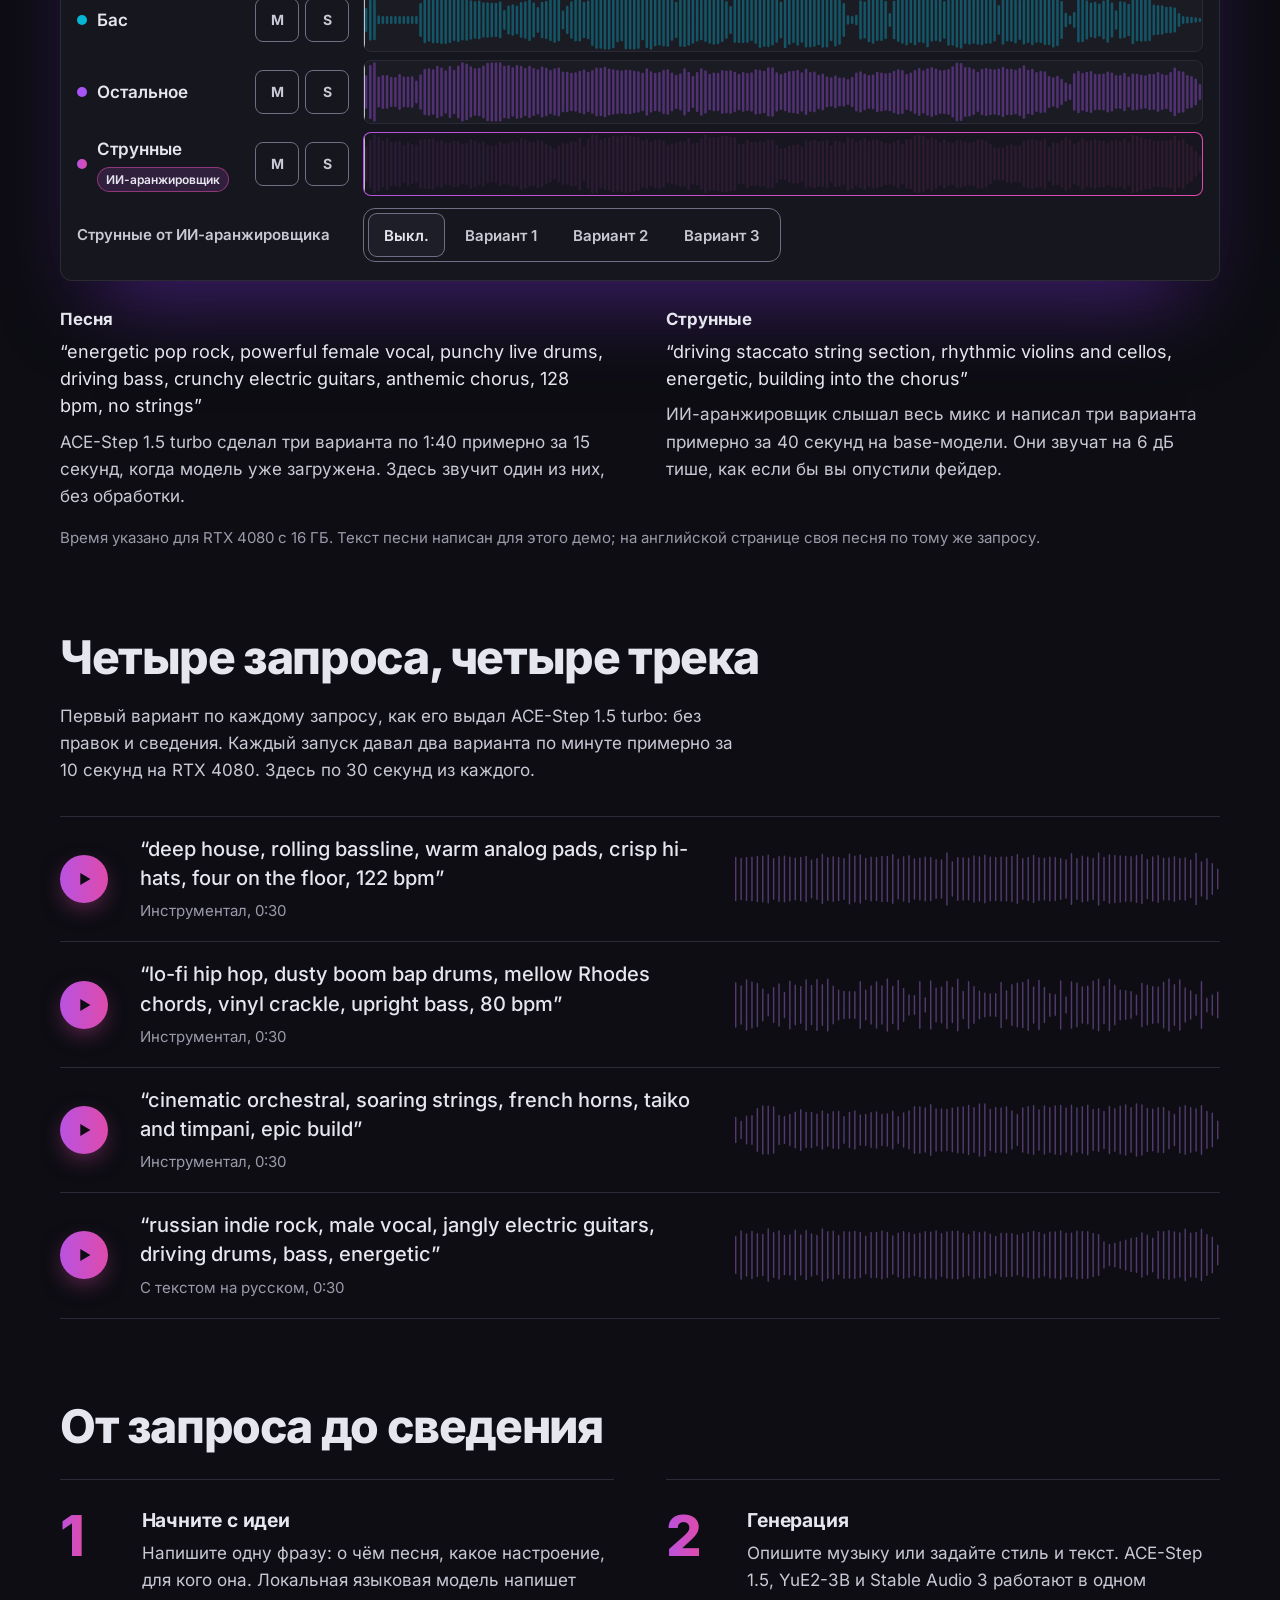
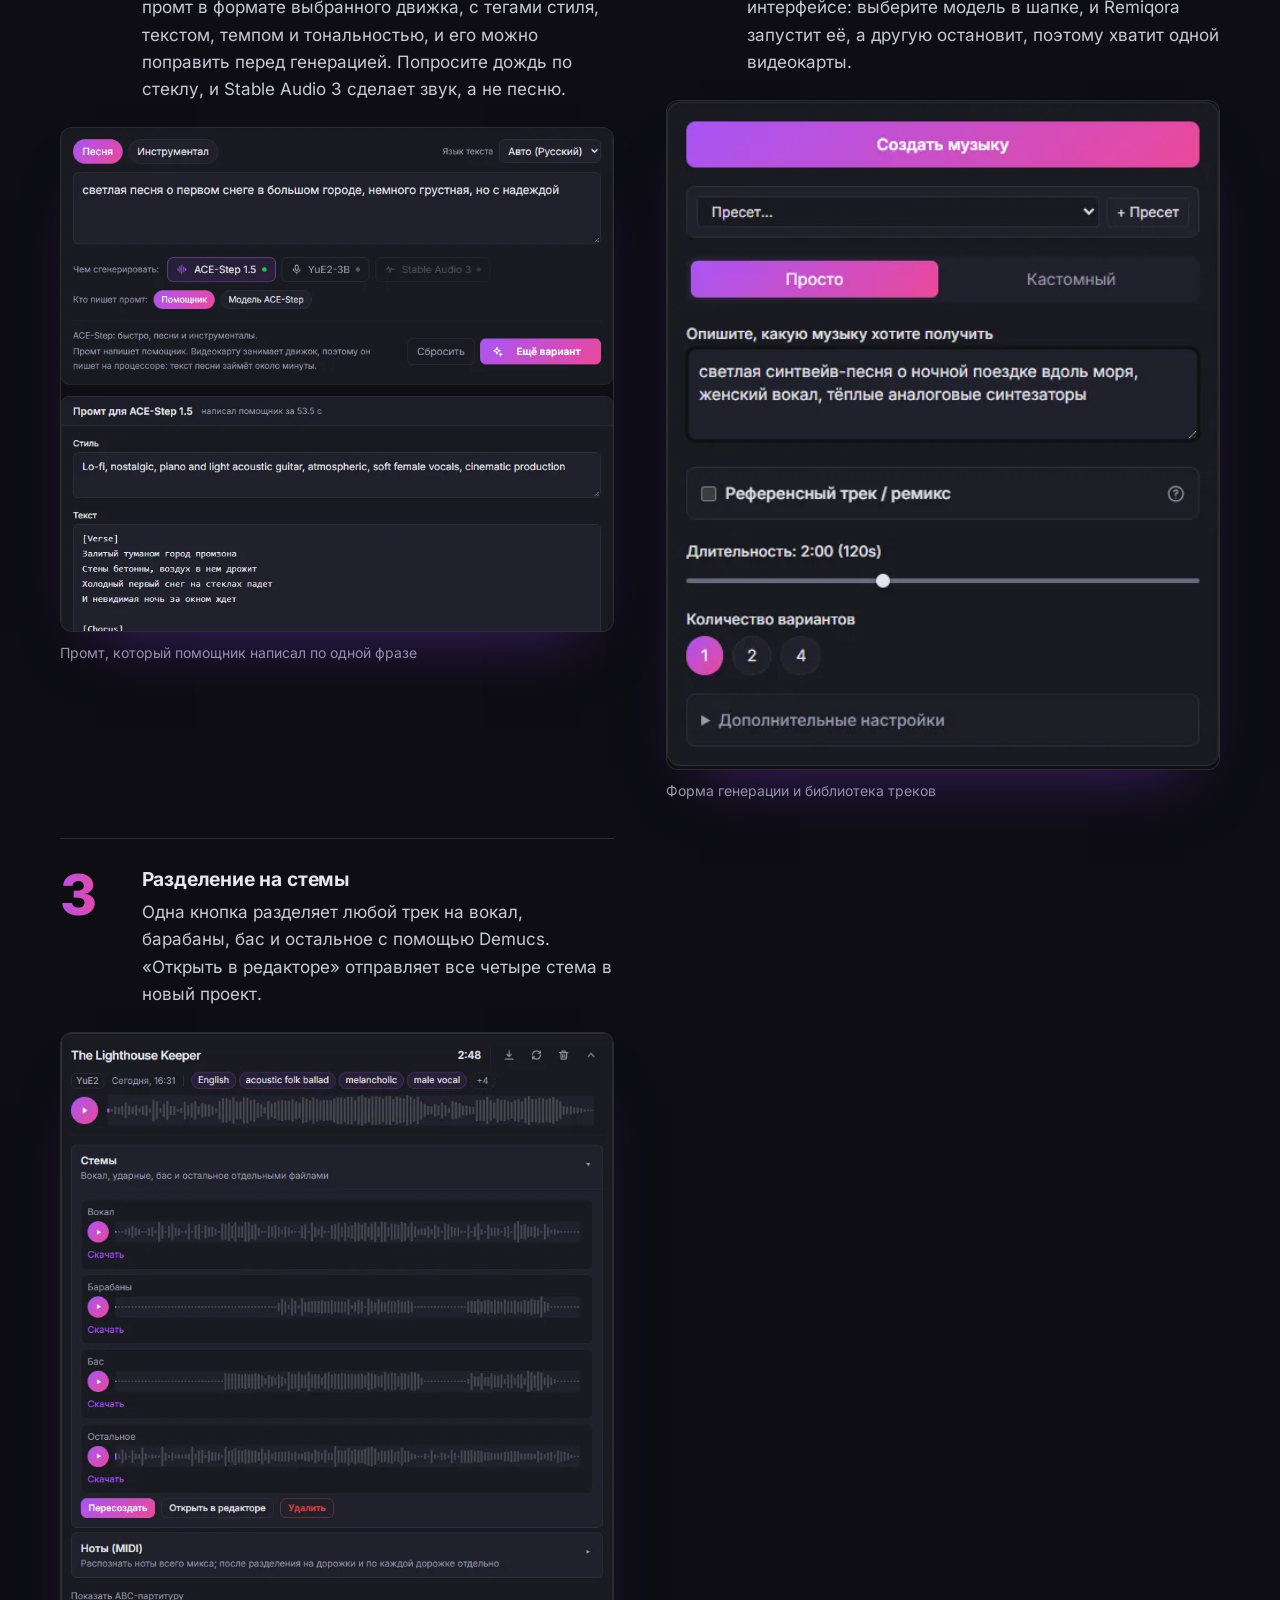
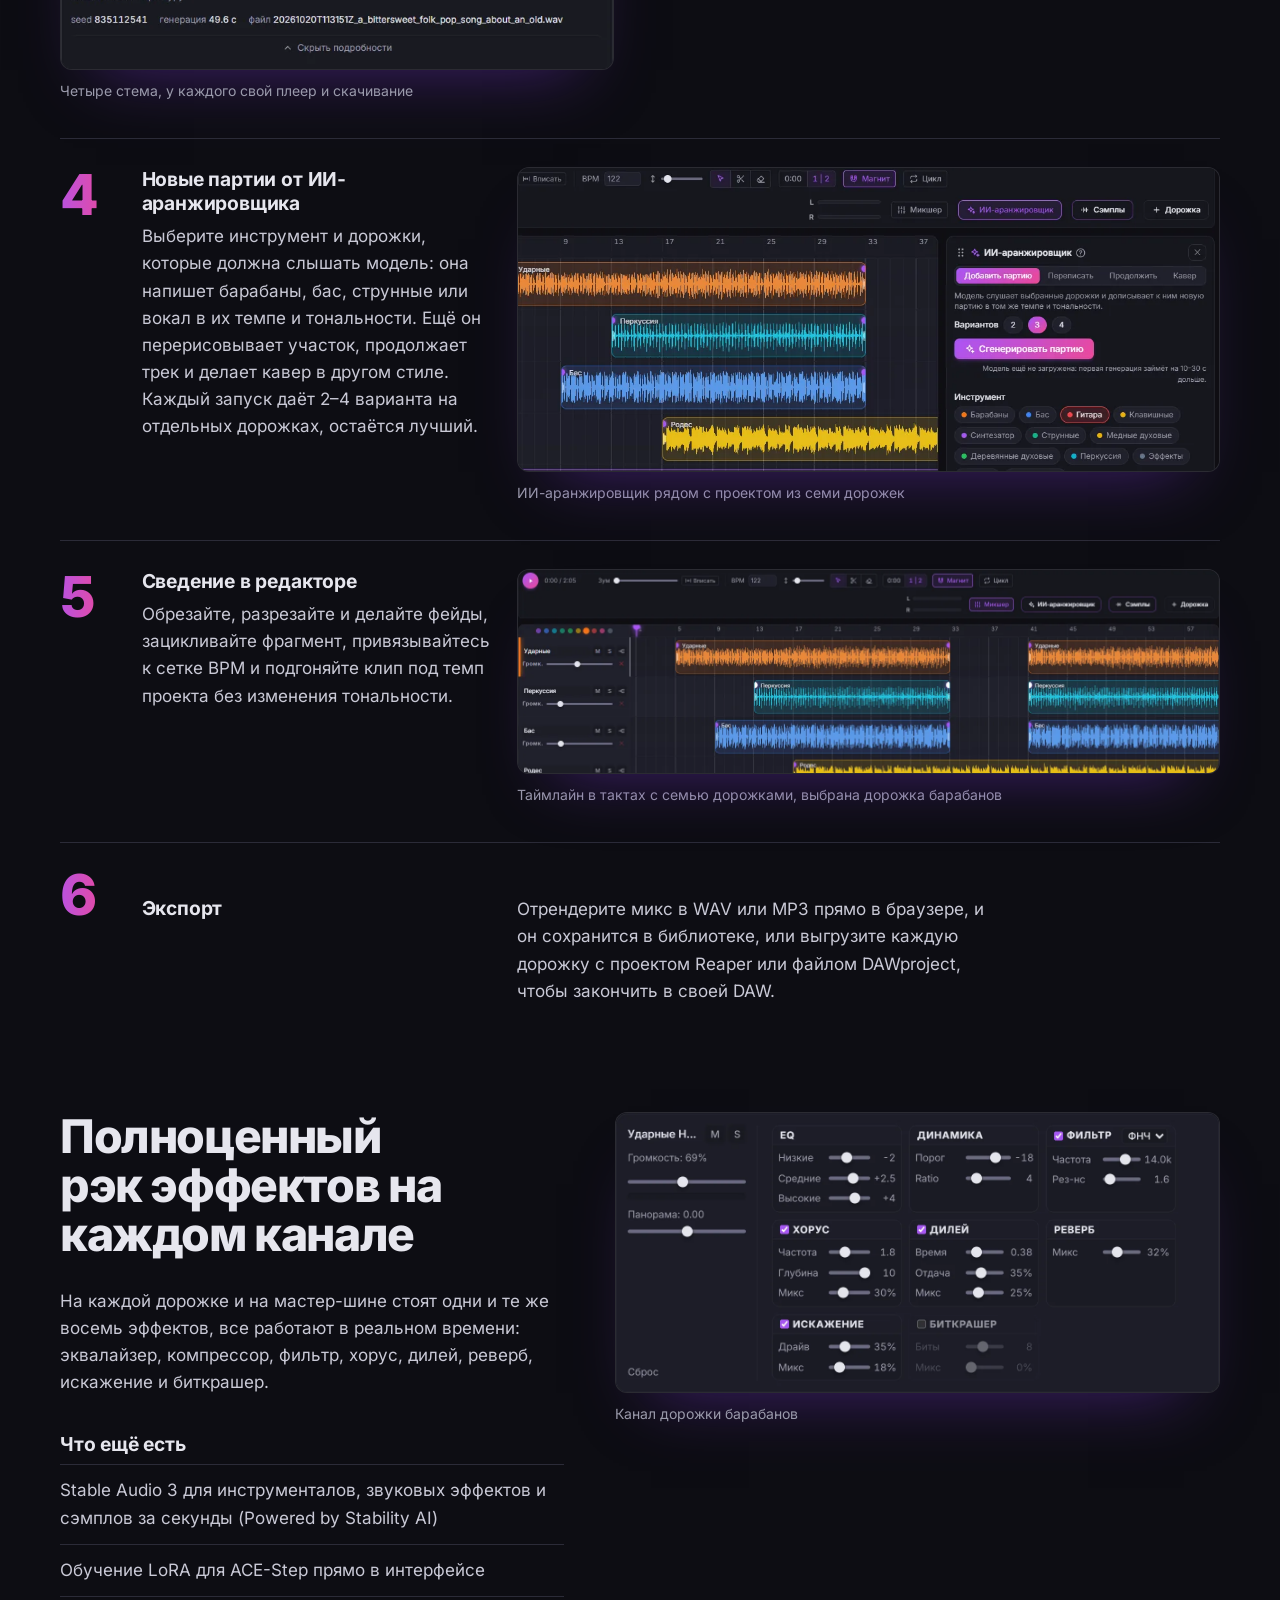
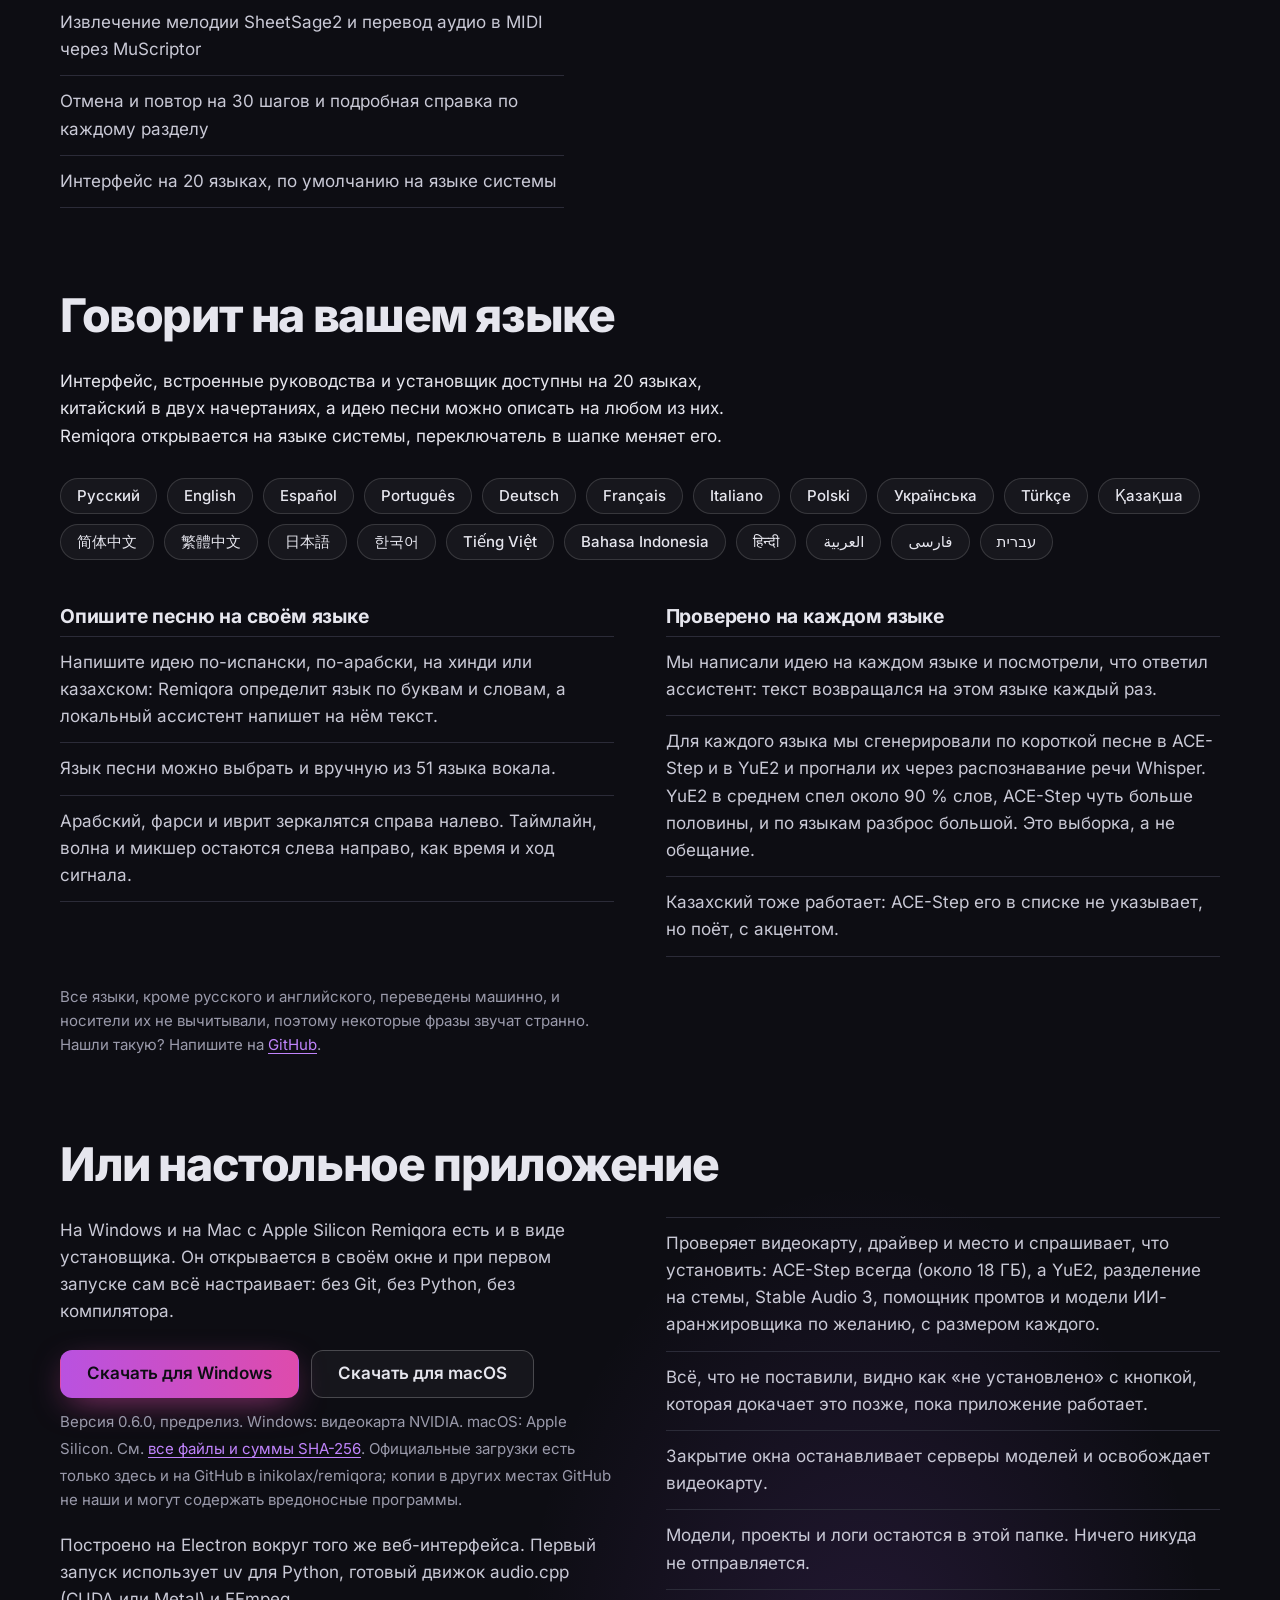
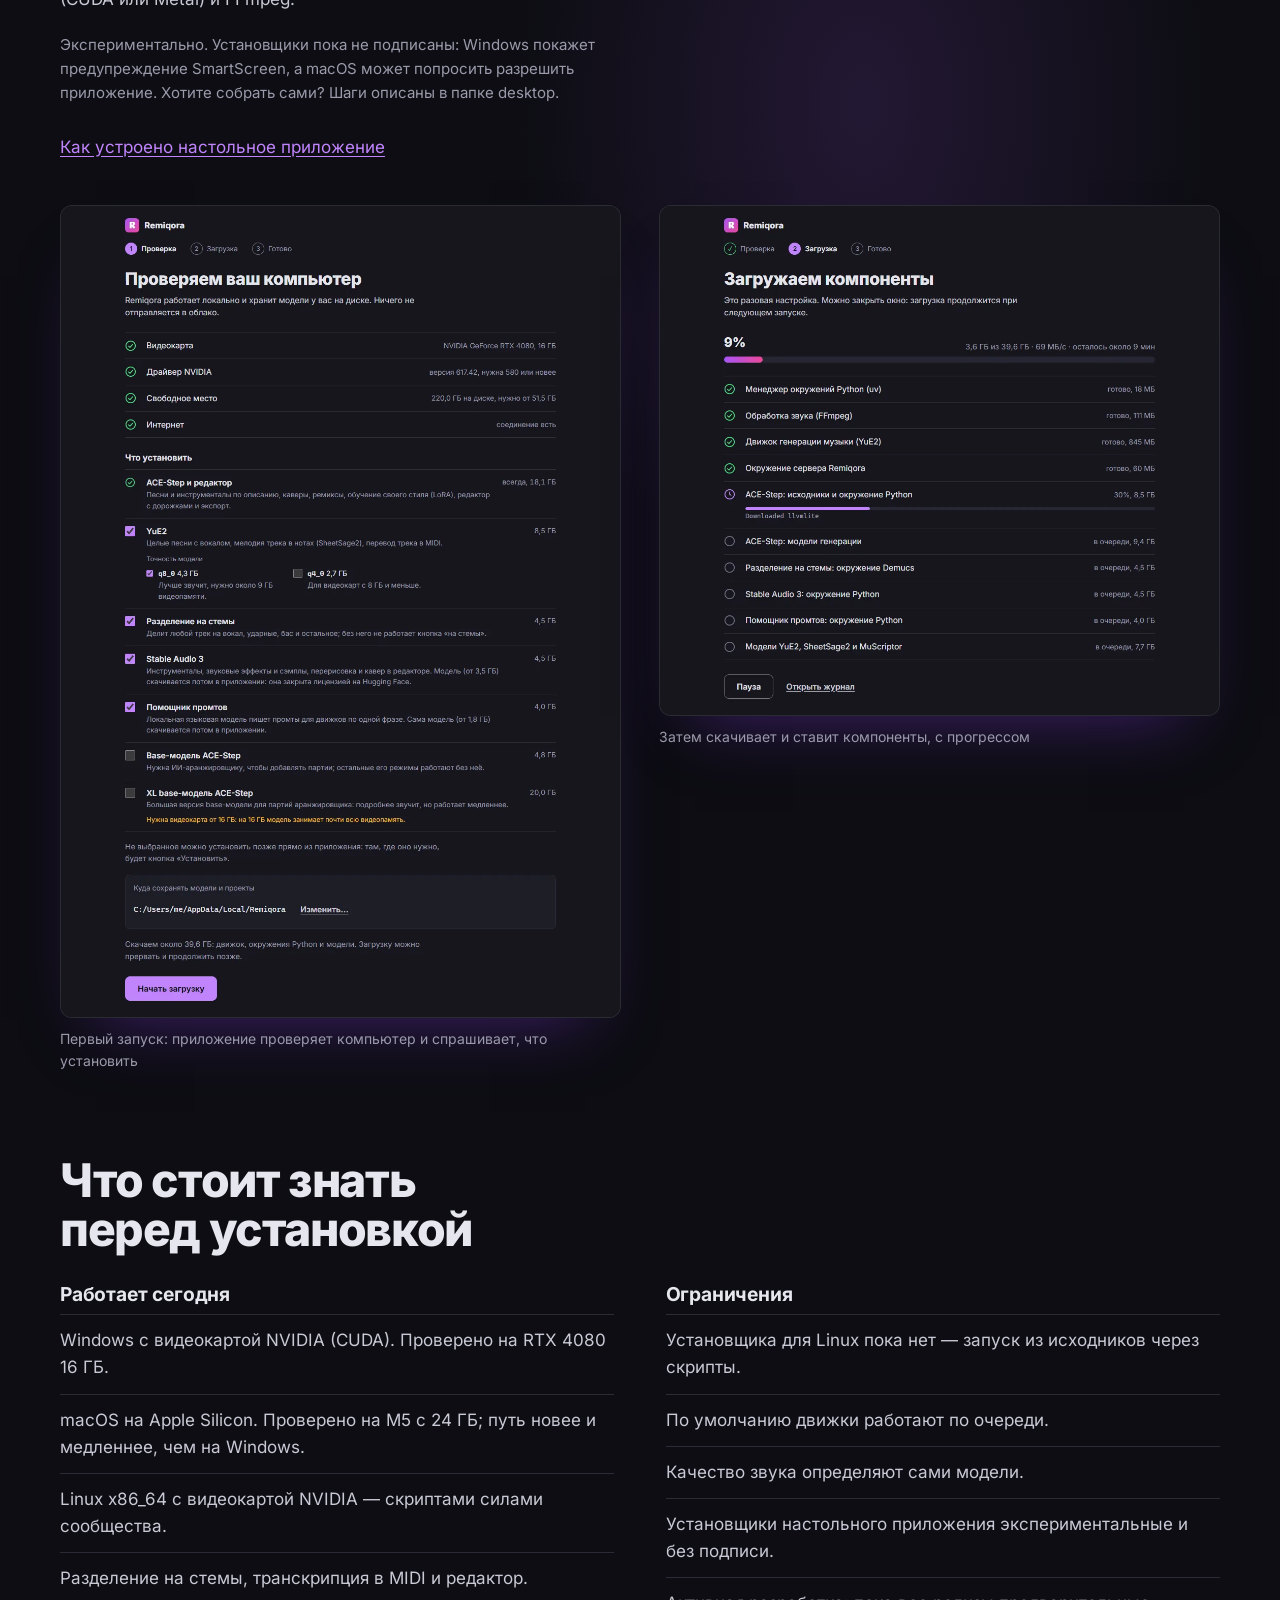
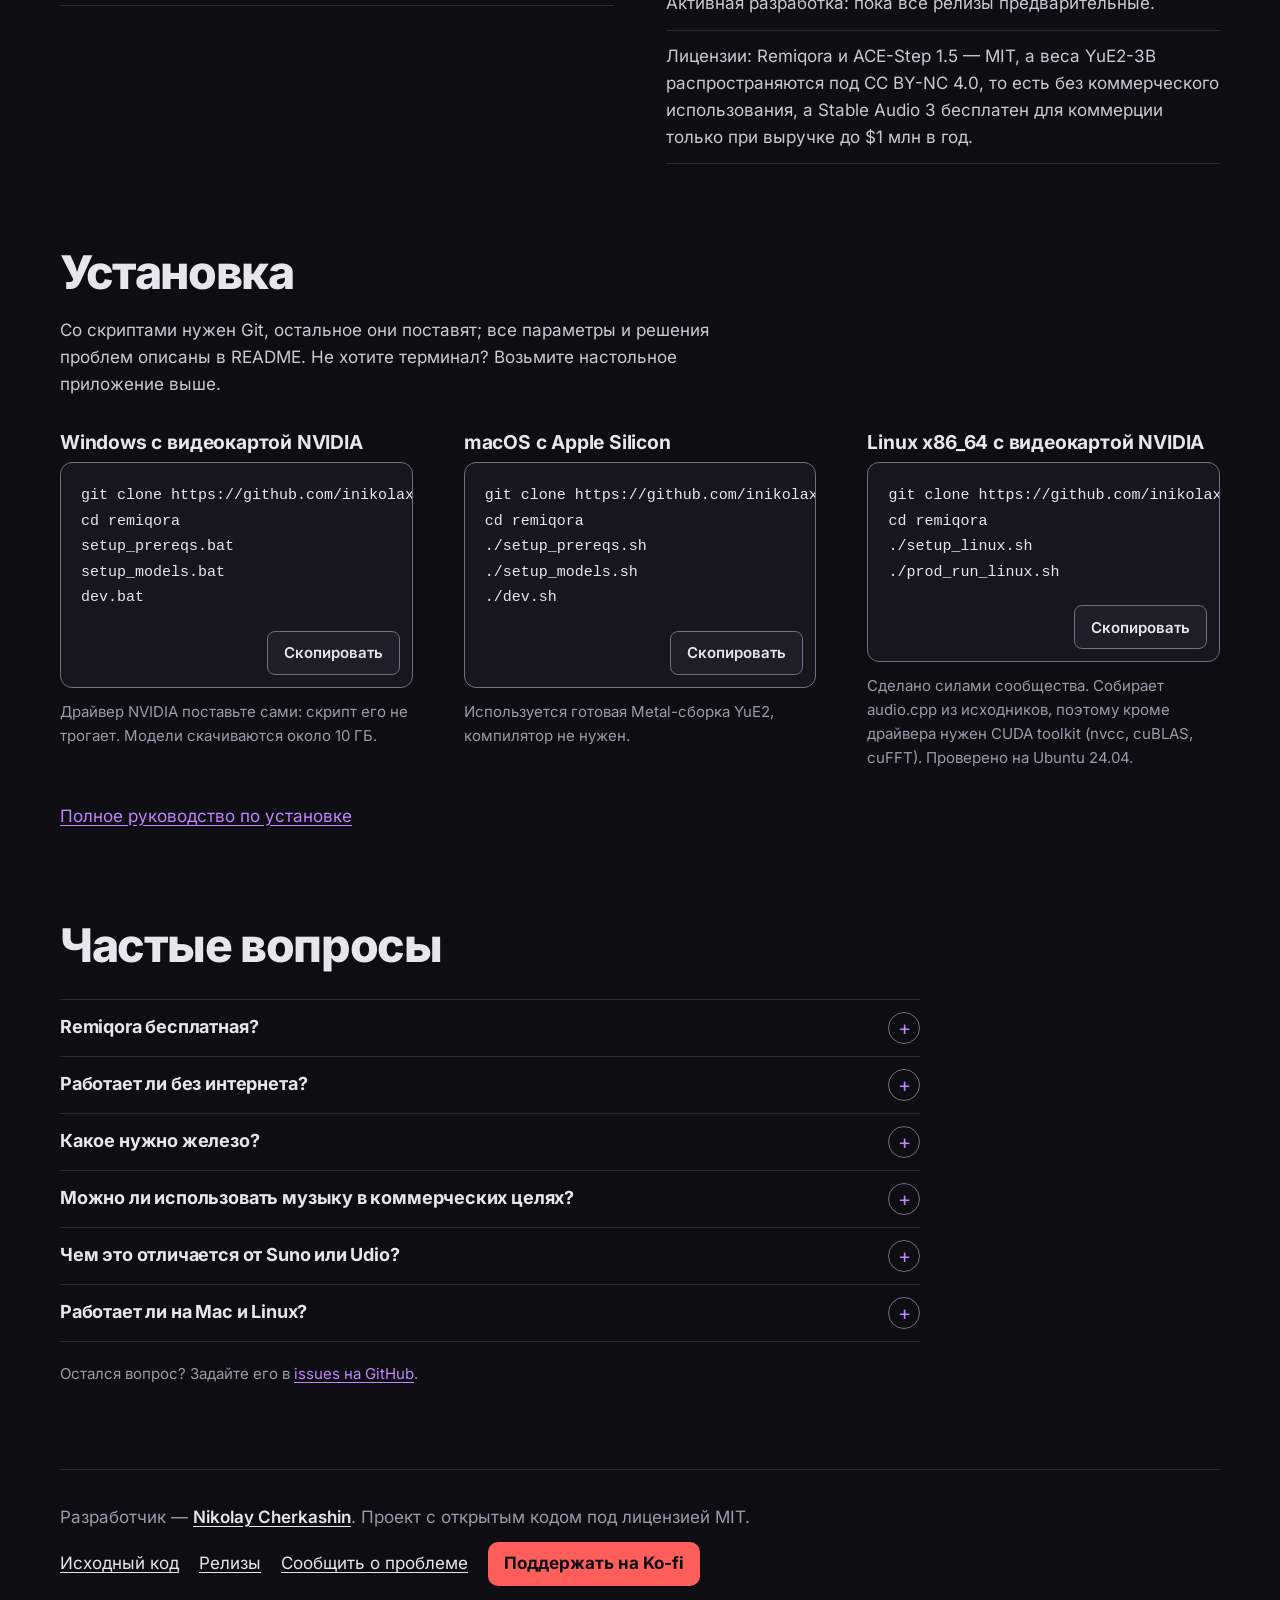
==== commit c731a4e9: "Editor screenshots for 0.6.0" ====
--- a/ru/index.html
+++ b/ru/index.html
@@ -54,7 +54,7 @@
         <p class="actions"><a class="btn btn--primary" href="https://github.com/inikolax/remiqora">Открыть на GitHub</a><a class="btn" href="https://www.youtube.com/watch?v=uV-fbgu4Nf8">Смотреть демо</a></p>
         <ol class="flow" aria-label="От идеи до готового микса"><li>Из идеи</li><li>Генерация</li><li>Стемы</li><li>Аранжировка</li><li>Сведение</li></ol>
       </div>
-      <div class="hero__art"><figure class="card card--daw"><figcaption class="pill"><span class="dot dot--pink" aria-hidden="true"></span>ИИ-аранжировщик в DAW</figcaption><div class="win"><div class="win__bar" aria-hidden="true"><i></i><i></i><i></i><span>Remiqora — Редактор</span></div><div class="win__body crop" style="aspect-ratio:1085/470"><img src="../screenshots/14-ai-arranger.webp" width="1440" height="1100" alt="Редактор с четырьмя дорожками стемов и панелью ИИ-аранжировщика: «Добавить партию», выбран инструмент «Струнные», описание партии и дорожки, которые слышит модель" fetchpriority="high" style="width:132.7189%;left:-31.7972%;top:-29.7872%"></div></div></figure><figure class="card card--rack"><figcaption class="pill"><span class="dot dot--pink" aria-hidden="true"></span>Рэк эффектов</figcaption><div class="win"><div class="win__bar" aria-hidden="true"><i></i><i></i><i></i><span>Remiqora — Канал</span></div><div class="win__body"><img class="plain" src="../screenshots/10-editor-effects.webp" width="1338" height="620" alt="Рэк эффектов канала барабанов: эквалайзер, динамика, фильтр, хорус, дилей, реверб и искажение включены"></div></div></figure><figure class="card card--stems"><figcaption class="pill"><span class="dot dot--pink" aria-hidden="true"></span>Разделение на стемы</figcaption><div class="win"><div class="win__bar" aria-hidden="true"><i></i><i></i><i></i><span>Remiqora — Стемы</span></div><div class="win__body crop" style="aspect-ratio:728/648"><img src="../screenshots/05-stems-panel.webp" width="728" height="838" alt="Панель стемов: вокал, барабаны, бас и остальное, кнопки «Пересоздать», «Открыть в редакторе» и «Удалить»" loading="lazy" style="width:100.0000%;left:0.0000%;top:0.0000%"></div></div></figure></div>
+      <div class="hero__art"><figure class="card card--daw"><figcaption class="pill"><span class="dot dot--pink" aria-hidden="true"></span>ИИ-аранжировщик в DAW</figcaption><div class="win"><div class="win__bar" aria-hidden="true"><i></i><i></i><i></i><span>Remiqora — Редактор</span></div><div class="win__body crop" style="aspect-ratio:1085/470"><img src="../screenshots/14-ai-arranger.webp" width="1440" height="1100" alt="Редактор с семью дорожками и панелью ИИ-аранжировщика: «Добавить партию», выбран инструмент «Гитара», описание партии, дорожки, которые слышит модель, и тональность ре дорийский" fetchpriority="high" style="width:132.7189%;left:-31.7972%;top:-29.7872%"></div></div></figure><figure class="card card--rack"><figcaption class="pill"><span class="dot dot--pink" aria-hidden="true"></span>Рэк эффектов</figcaption><div class="win"><div class="win__bar" aria-hidden="true"><i></i><i></i><i></i><span>Remiqora — Канал</span></div><div class="win__body"><img class="plain" src="../screenshots/10-editor-effects.webp" width="1338" height="620" alt="Рэк эффектов канала барабанов: эквалайзер, динамика, фильтр, хорус, дилей, реверб и искажение включены"></div></div></figure><figure class="card card--stems"><figcaption class="pill"><span class="dot dot--pink" aria-hidden="true"></span>Разделение на стемы</figcaption><div class="win"><div class="win__bar" aria-hidden="true"><i></i><i></i><i></i><span>Remiqora — Стемы</span></div><div class="win__body crop" style="aspect-ratio:728/648"><img src="../screenshots/05-stems-panel.webp" width="728" height="838" alt="Панель стемов: вокал, барабаны, бас и остальное, кнопки «Пересоздать», «Открыть в редакторе» и «Удалить»" loading="lazy" style="width:100.0000%;left:0.0000%;top:0.0000%"></div></div></figure></div>
       </div>
     </div>
     <svg class="hero__bars" viewBox="0 0 1200 100" preserveAspectRatio="none" aria-hidden="true" focusable="false"><defs><linearGradient id="bars" x1="0" x2="1"><stop offset="0" stop-color="#b952e0"/><stop offset="1" stop-color="#de4bac"/></linearGradient></defs><path d="M3.0 24.6V75.4M9.0 8.0V92.0M15.0 4.0V96.0M21.0 26.7V73.3M27.0 24.2V75.8M33.0 24.4V75.6M39.0 27.6V72.4M45.0 27.5V72.5M51.0 22.8V77.2M57.0 27.0V73.0M63.0 26.7V73.3M69.0 26.4V73.6M75.0 33.3V66.7M81.0 23.1V76.9M87.0 14.3V85.7M93.0 13.5V86.5M99.0 15.0V85.0M105.0 9.3V90.7M111.0 12.1V87.9M117.0 16.9V83.1M123.0 9.7V90.3M129.0 15.8V84.2M135.0 9.0V91.0M141.0 4.0V96.0M147.0 6.0V94.0M153.0 10.4V89.6M159.0 13.4V86.6M165.0 12.6V87.4M171.0 9.1V90.9M177.0 4.6V95.4M183.0 4.0V96.0M189.0 4.0V96.0M195.0 4.0V96.0M201.0 9.4V90.6M207.0 8.1V91.9M213.0 12.0V88.0M219.0 8.3V91.7M225.0 9.4V90.6M231.0 13.0V87.0M237.0 9.5V90.5M243.0 13.1V86.9M249.0 15.3V84.7M255.0 10.5V89.5M261.0 12.5V87.5M267.0 16.0V84.0M273.0 13.6V86.4M279.0 12.3V87.7M285.0 18.9V81.1M291.0 19.1V80.9M297.0 20.7V79.3M303.0 20.1V79.9M309.0 17.6V82.4M315.0 15.7V84.3M321.0 19.3V80.7M327.0 16.5V83.5M333.0 12.2V87.8M339.0 12.8V87.2M345.0 10.9V89.1M351.0 13.8V86.2M357.0 15.3V84.7M363.0 16.0V84.0M369.0 16.9V83.1M375.0 15.6V84.4M381.0 15.8V84.2M387.0 17.5V82.5M393.0 18.4V81.6M399.0 20.9V79.1M405.0 13.4V86.6M411.0 18.5V81.5M417.0 20.8V79.2M423.0 19.6V80.4M429.0 16.0V84.0M435.0 15.0V85.0M441.0 20.4V79.6M447.0 24.1V75.9M453.0 21.7V78.3M459.0 13.6V86.4M465.0 19.2V80.8M471.0 26.0V74.0M477.0 19.5V80.5M483.0 13.5V86.5M489.0 16.9V83.1M495.0 22.2V77.8M501.0 20.4V79.6M507.0 20.8V79.2M513.0 16.4V83.6M519.0 17.3V82.7M525.0 16.6V83.4M531.0 19.2V80.8M537.0 22.3V77.7M543.0 19.6V80.4M549.0 21.2V78.8M555.0 20.0V80.0M561.0 15.3V84.7M567.0 16.5V83.5M573.0 17.4V82.6M579.0 12.0V88.0M585.0 11.8V88.2M591.0 20.0V80.0M597.0 22.7V77.3M603.0 20.7V79.3M609.0 18.0V82.0M615.0 17.5V82.5M621.0 16.1V83.9M627.0 20.0V80.0M633.0 14.5V85.5M639.0 19.7V80.3M645.0 18.9V81.1M651.0 24.0V76.0M657.0 22.1V77.9M663.0 27.0V73.0M669.0 28.1V71.9M675.0 25.3V74.7M681.0 28.4V71.6M687.0 28.3V71.7M693.0 30.7V69.3M699.0 27.1V72.9M705.0 20.3V79.7M711.0 18.4V81.6M717.0 22.3V77.7M723.0 24.4V75.6M729.0 23.7V76.3M735.0 19.3V80.7M741.0 20.2V79.8M747.0 21.7V78.3M753.0 20.7V79.3M759.0 17.4V82.6M765.0 15.2V84.8M771.0 16.2V83.8M777.0 22.7V77.3M783.0 20.3V79.7M789.0 16.4V83.6M795.0 12.9V87.1M801.0 16.9V83.1M807.0 13.5V86.5M813.0 11.4V88.6M819.0 14.0V86.0M825.0 16.4V83.6M831.0 16.1V83.9M837.0 14.9V85.1M843.0 10.3V89.7M849.0 4.2V95.8M855.0 5.0V95.0M861.0 11.3V88.7M867.0 11.9V88.1M873.0 14.6V85.4M879.0 19.2V80.8M885.0 14.2V85.8M891.0 13.1V86.9M897.0 14.3V85.7M903.0 15.1V84.9M909.0 13.8V86.2M915.0 11.1V88.9M921.0 14.5V85.5M927.0 14.2V85.8M933.0 15.8V84.2M939.0 12.9V87.1M945.0 8.5V91.5M951.0 16.0V84.0M957.0 14.5V85.5M963.0 19.4V80.6M969.0 17.7V82.3M975.0 18.2V81.8M981.0 25.8V74.2M987.0 27.9V72.1M993.0 25.4V74.6M999.0 30.5V69.5M1005.0 36.3V63.7M1011.0 38.8V61.2M1017.0 21.6V78.4M1023.0 17.4V82.6M1029.0 21.3V78.7M1035.0 19.2V80.8M1041.0 17.9V82.1M1047.0 22.2V77.8M1053.0 22.5V77.5M1059.0 22.0V78.0M1065.0 18.7V81.3M1071.0 20.3V79.7M1077.0 24.6V75.4M1083.0 24.2V75.8M1089.0 20.6V79.4M1095.0 26.7V73.3M1101.0 21.9V78.1M1107.0 22.4V77.6M1113.0 24.0V76.0M1119.0 24.8V75.2M1125.0 22.3V77.7M1131.0 22.6V77.4M1137.0 19.6V80.4M1143.0 22.7V77.3M1149.0 24.1V75.9M1155.0 19.4V80.6M1161.0 12.4V87.6M1167.0 17.6V82.4M1173.0 18.6V81.4M1179.0 24.5V75.5M1185.0 26.0V74.0M1191.0 30.2V69.8M1197.0 38.9V61.1"/></svg>
@@ -92,7 +92,7 @@
 
   <section id="how" class="wrap section">
     <h2>От запроса до сведения</h2>
-    <ol class="steps" role="list"><li class="step"><div class="step__text"><h3>Начните с идеи</h3><p>Напишите одну фразу: о чём песня, какое настроение, для кого она. Локальная языковая модель напишет промт в формате выбранного движка, с тегами стиля, текстом, темпом и тональностью, и его можно поправить перед генерацией. Попросите дождь по стеклу, и Stable Audio 3 сделает звук, а не песню.</p></div><figure class="shot"><div class="frame crop" style="aspect-ratio:768/700"><img src="../screenshots/01-idea.webp" width="1440" height="1279" alt="Из идеи: идея в одну строку, выбор движка и промт от помощника со стилем, текстом, темпом и тональностью" loading="lazy" style="width:187.5000%;left:-43.7500%;top:-29.1429%"></div><figcaption>Промт, который помощник написал по одной фразе</figcaption></figure></li><li class="step"><div class="step__text"><h3>Генерация</h3><p>Опишите музыку или задайте стиль и текст. <span class="nb">ACE-Step</span> 1.5, YuE2-3B и Stable Audio 3 работают в одном интерфейсе: выберите модель в шапке, и Remiqora запустит её, а другую остановит, поэтому хватит одной видеокарты.</p></div><figure class="shot"><div class="frame crop" style="aspect-ratio:480/580"><img src="../screenshots/02-ace-step.webp" width="1440" height="900" alt="Форма генерации: выбор пресета, описание, длительность и число вариантов" loading="lazy" style="width:300.0000%;left:-21.6667%;top:-29.3103%"></div><figcaption>Форма генерации и библиотека треков</figcaption></figure></li><li class="step"><div class="step__text"><h3>Разделение на стемы</h3><p>Одна кнопка разделяет любой трек на вокал, барабаны, бас и остальное с помощью Demucs. «Открыть в редакторе» отправляет все четыре стема в новый проект.</p></div><figure class="shot"><div class="frame"><img class="plain" src="../screenshots/05-stems-panel.webp" width="728" height="838" alt="Панель стемов: вокал, барабаны, бас и остальное, кнопки «Пересоздать», «Открыть в редакторе» и «Удалить»" loading="lazy"></div><figcaption>Четыре стема, у каждого свой плеер и скачивание</figcaption></figure></li><li class="step step--wide"><div class="step__text"><h3>Новые партии от ИИ-аранжировщика</h3><p>Выберите инструмент и дорожки, которые должна слышать модель: она напишет барабаны, бас, струнные или вокал в их темпе и тональности. Ещё он перерисовывает участок, продолжает трек и делает кавер в другом стиле. Каждый запуск даёт 2–4 варианта на отдельных дорожках, остаётся лучший.</p></div><figure class="shot"><div class="frame crop" style="aspect-ratio:1085/470"><img src="../screenshots/14-ai-arranger.webp" width="1440" height="1100" alt="Редактор с четырьмя дорожками стемов и панелью ИИ-аранжировщика: «Добавить партию», выбран инструмент «Струнные», описание партии и дорожки, которые слышит модель" loading="lazy" style="width:132.7189%;left:-31.7972%;top:-29.7872%"></div><figcaption>ИИ-аранжировщик рядом с проектом из четырёх стемов</figcaption></figure></li><li class="step step--wide"><div class="step__text"><h3>Сведение в редакторе</h3><p>Обрезайте, разрезайте и делайте фейды, зацикливайте фрагмент, привязывайтесь к сетке BPM и подгоняйте клип под темп проекта без изменения тональности.</p></div><figure class="shot"><div class="frame crop" style="aspect-ratio:1408/410"><img src="../screenshots/08-editor-with-clip.webp" width="1440" height="1100" alt="Таймлайн редактора: четыре цветные дорожки стемов с ползунками громкости, выбрана дорожка барабанов, индикаторы мастера и кнопки панелей" loading="lazy" style="width:102.2727%;left:-1.1364%;top:-33.1707%"></div><figcaption>Таймлайн с четырьмя дорожками стемов, выбрана дорожка барабанов</figcaption></figure></li><li class="step step--last"><div class="step__text"><h3>Экспорт</h3><p>Отрендерите микс в WAV или MP3 прямо в браузере, и он сохранится в библиотеке, или выгрузите каждую дорожку с проектом Reaper или файлом DAWproject, чтобы закончить в своей DAW.</p></div></li></ol>
+    <ol class="steps" role="list"><li class="step"><div class="step__text"><h3>Начните с идеи</h3><p>Напишите одну фразу: о чём песня, какое настроение, для кого она. Локальная языковая модель напишет промт в формате выбранного движка, с тегами стиля, текстом, темпом и тональностью, и его можно поправить перед генерацией. Попросите дождь по стеклу, и Stable Audio 3 сделает звук, а не песню.</p></div><figure class="shot"><div class="frame crop" style="aspect-ratio:768/700"><img src="../screenshots/01-idea.webp" width="1440" height="1279" alt="Из идеи: идея в одну строку, выбор движка и промт от помощника со стилем, текстом, темпом и тональностью" loading="lazy" style="width:187.5000%;left:-43.7500%;top:-29.1429%"></div><figcaption>Промт, который помощник написал по одной фразе</figcaption></figure></li><li class="step"><div class="step__text"><h3>Генерация</h3><p>Опишите музыку или задайте стиль и текст. <span class="nb">ACE-Step</span> 1.5, YuE2-3B и Stable Audio 3 работают в одном интерфейсе: выберите модель в шапке, и Remiqora запустит её, а другую остановит, поэтому хватит одной видеокарты.</p></div><figure class="shot"><div class="frame crop" style="aspect-ratio:480/580"><img src="../screenshots/02-ace-step.webp" width="1440" height="900" alt="Форма генерации: выбор пресета, описание, длительность и число вариантов" loading="lazy" style="width:300.0000%;left:-21.6667%;top:-29.3103%"></div><figcaption>Форма генерации и библиотека треков</figcaption></figure></li><li class="step"><div class="step__text"><h3>Разделение на стемы</h3><p>Одна кнопка разделяет любой трек на вокал, барабаны, бас и остальное с помощью Demucs. «Открыть в редакторе» отправляет все четыре стема в новый проект.</p></div><figure class="shot"><div class="frame"><img class="plain" src="../screenshots/05-stems-panel.webp" width="728" height="838" alt="Панель стемов: вокал, барабаны, бас и остальное, кнопки «Пересоздать», «Открыть в редакторе» и «Удалить»" loading="lazy"></div><figcaption>Четыре стема, у каждого свой плеер и скачивание</figcaption></figure></li><li class="step step--wide"><div class="step__text"><h3>Новые партии от ИИ-аранжировщика</h3><p>Выберите инструмент и дорожки, которые должна слышать модель: она напишет барабаны, бас, струнные или вокал в их темпе и тональности. Ещё он перерисовывает участок, продолжает трек и делает кавер в другом стиле. Каждый запуск даёт 2–4 варианта на отдельных дорожках, остаётся лучший.</p></div><figure class="shot"><div class="frame crop" style="aspect-ratio:1085/470"><img src="../screenshots/14-ai-arranger.webp" width="1440" height="1100" alt="Редактор с семью дорожками и панелью ИИ-аранжировщика: «Добавить партию», выбран инструмент «Гитара», описание партии, дорожки, которые слышит модель, и тональность ре дорийский" loading="lazy" style="width:132.7189%;left:-31.7972%;top:-29.7872%"></div><figcaption>ИИ-аранжировщик рядом с проектом из семи дорожек</figcaption></figure></li><li class="step step--wide"><div class="step__text"><h3>Сведение в редакторе</h3><p>Обрезайте, разрезайте и делайте фейды, зацикливайте фрагмент, привязывайтесь к сетке BPM и подгоняйте клип под темп проекта без изменения тональности.</p></div><figure class="shot"><div class="frame crop" style="aspect-ratio:1408/410"><img src="../screenshots/08-editor-with-clip.webp" width="1440" height="1100" alt="Таймлайн редактора в тактах: семь цветных дорожек с ползунками громкости, выбрана дорожка барабанов, индикаторы мастера и кнопки панелей" loading="lazy" style="width:102.2727%;left:-1.1364%;top:-33.1707%"></div><figcaption>Таймлайн в тактах с семью дорожками, выбрана дорожка барабанов</figcaption></figure></li><li class="step step--last"><div class="step__text"><h3>Экспорт</h3><p>Отрендерите микс в WAV или MP3 прямо в браузере, и он сохранится в библиотеке, или выгрузите каждую дорожку с проектом Reaper или файлом DAWproject, чтобы закончить в своей DAW.</p></div></li></ol>
   </section>
 
   <section id="editor" class="wrap section editor">
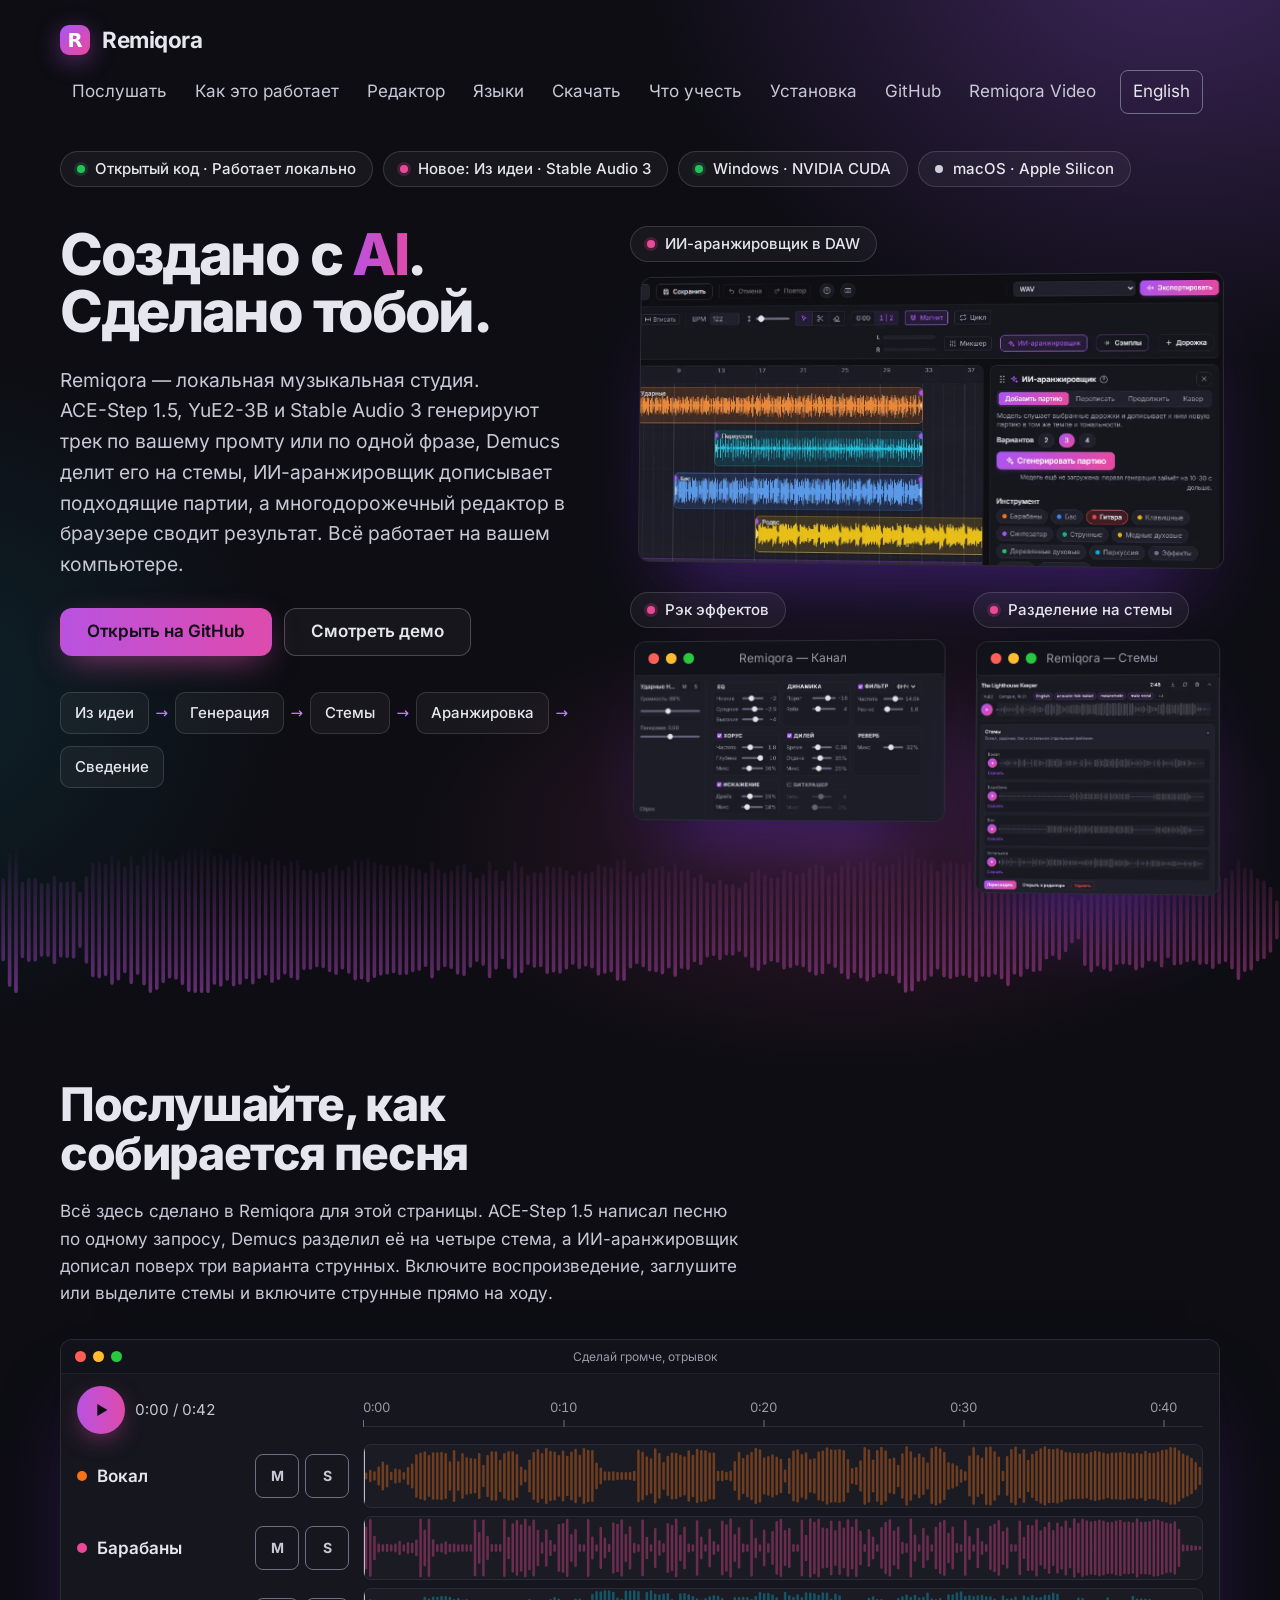
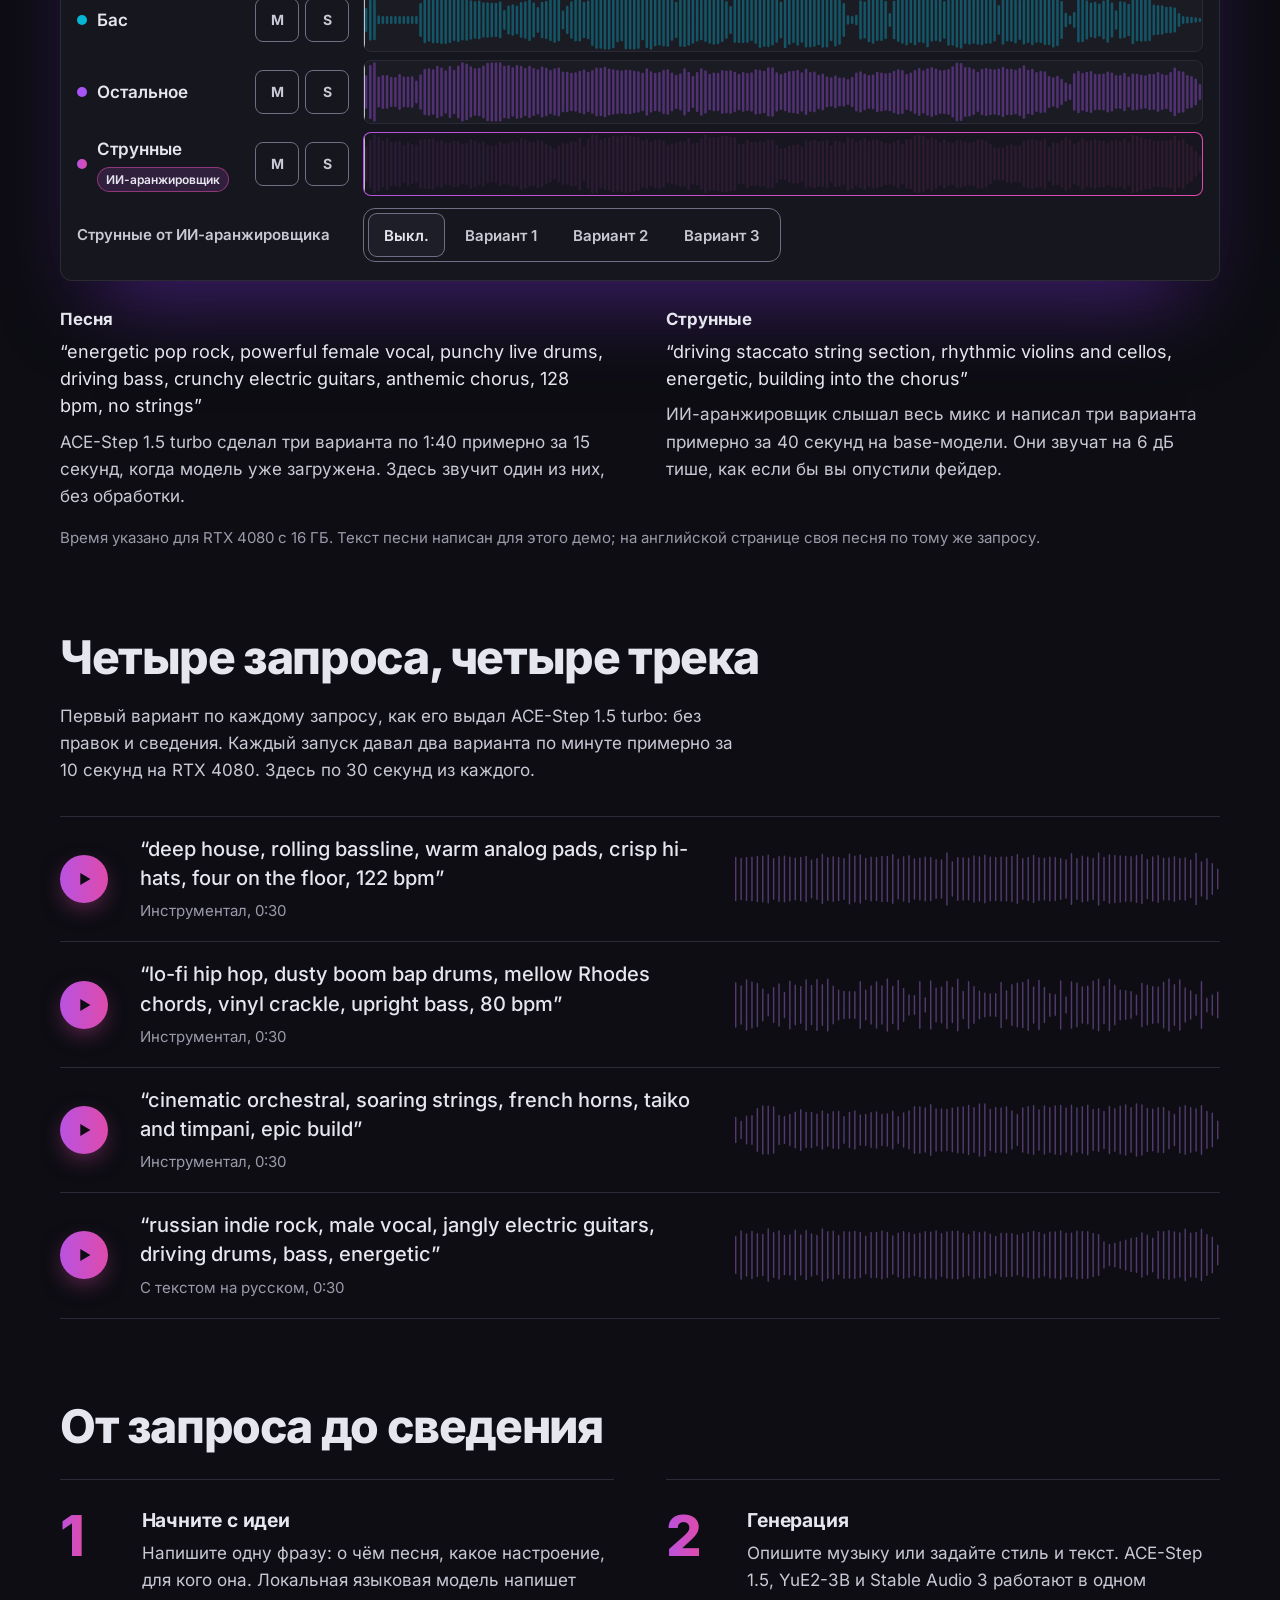
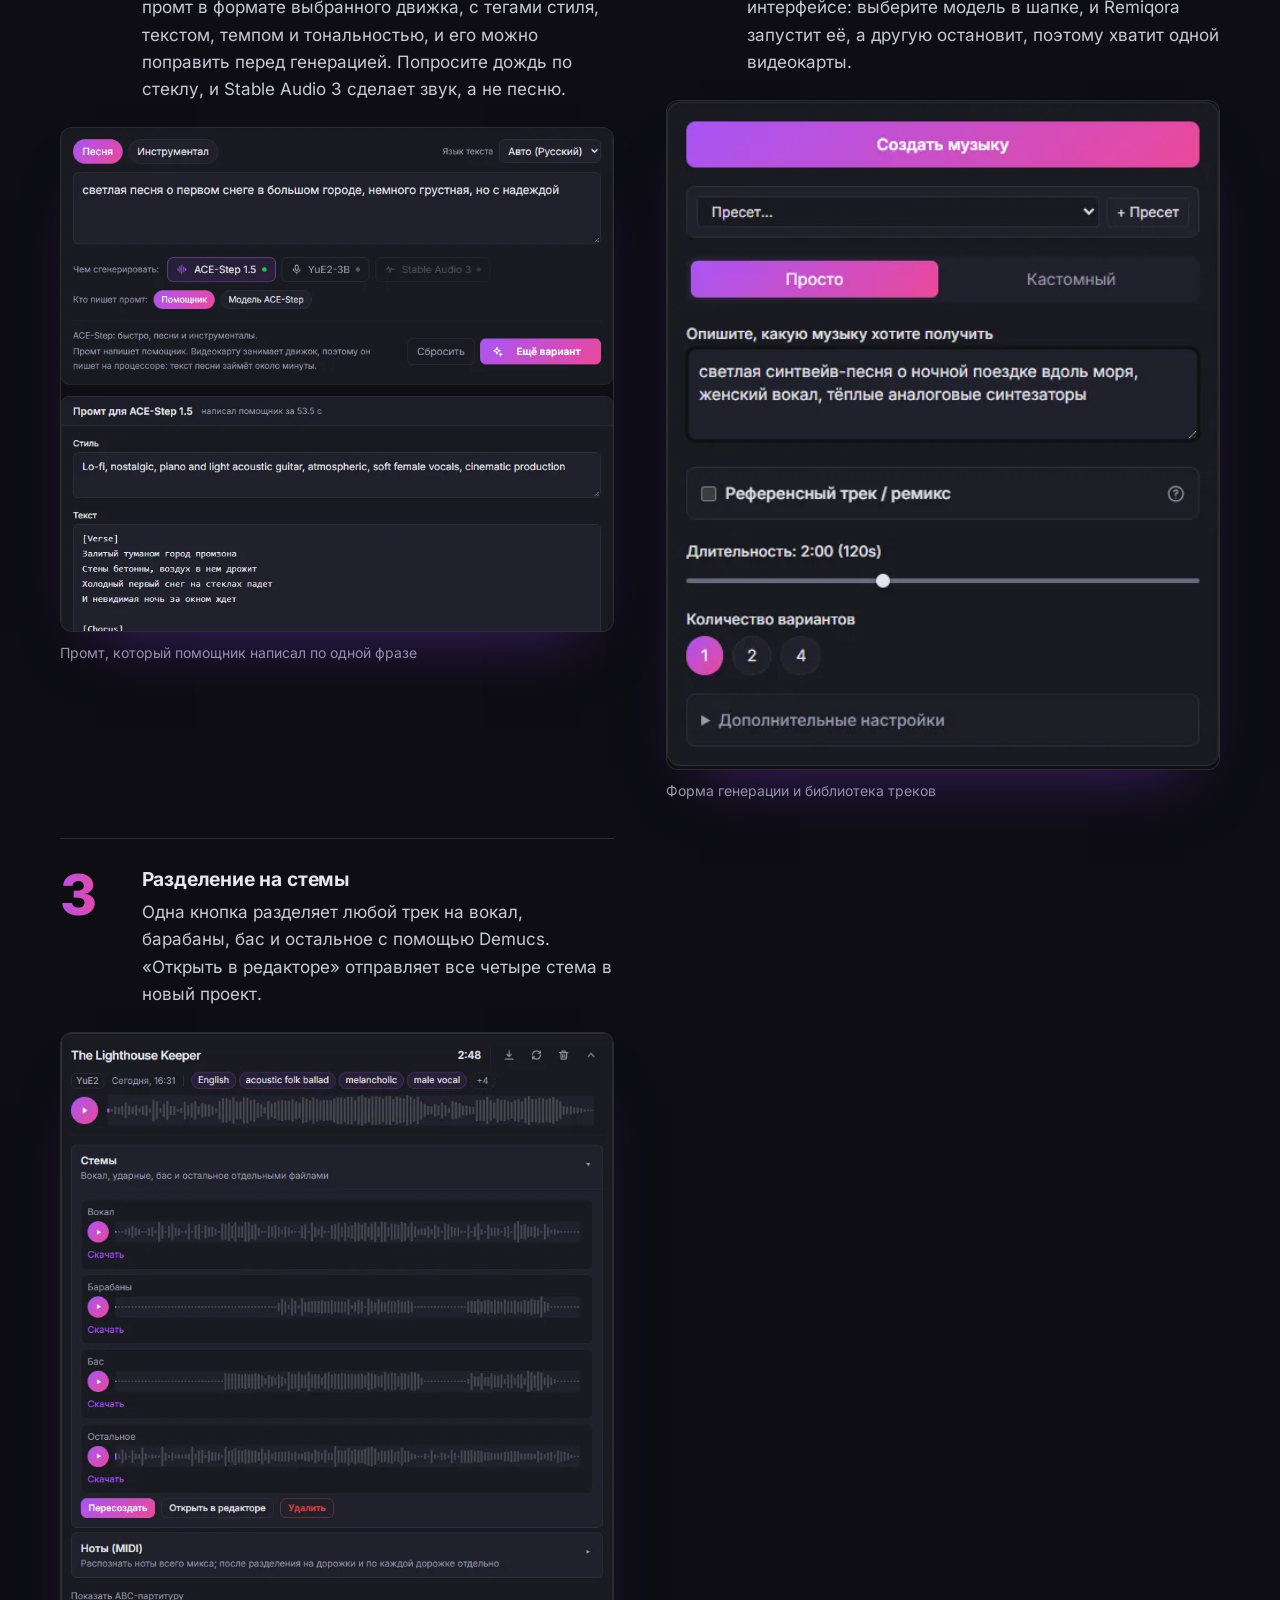
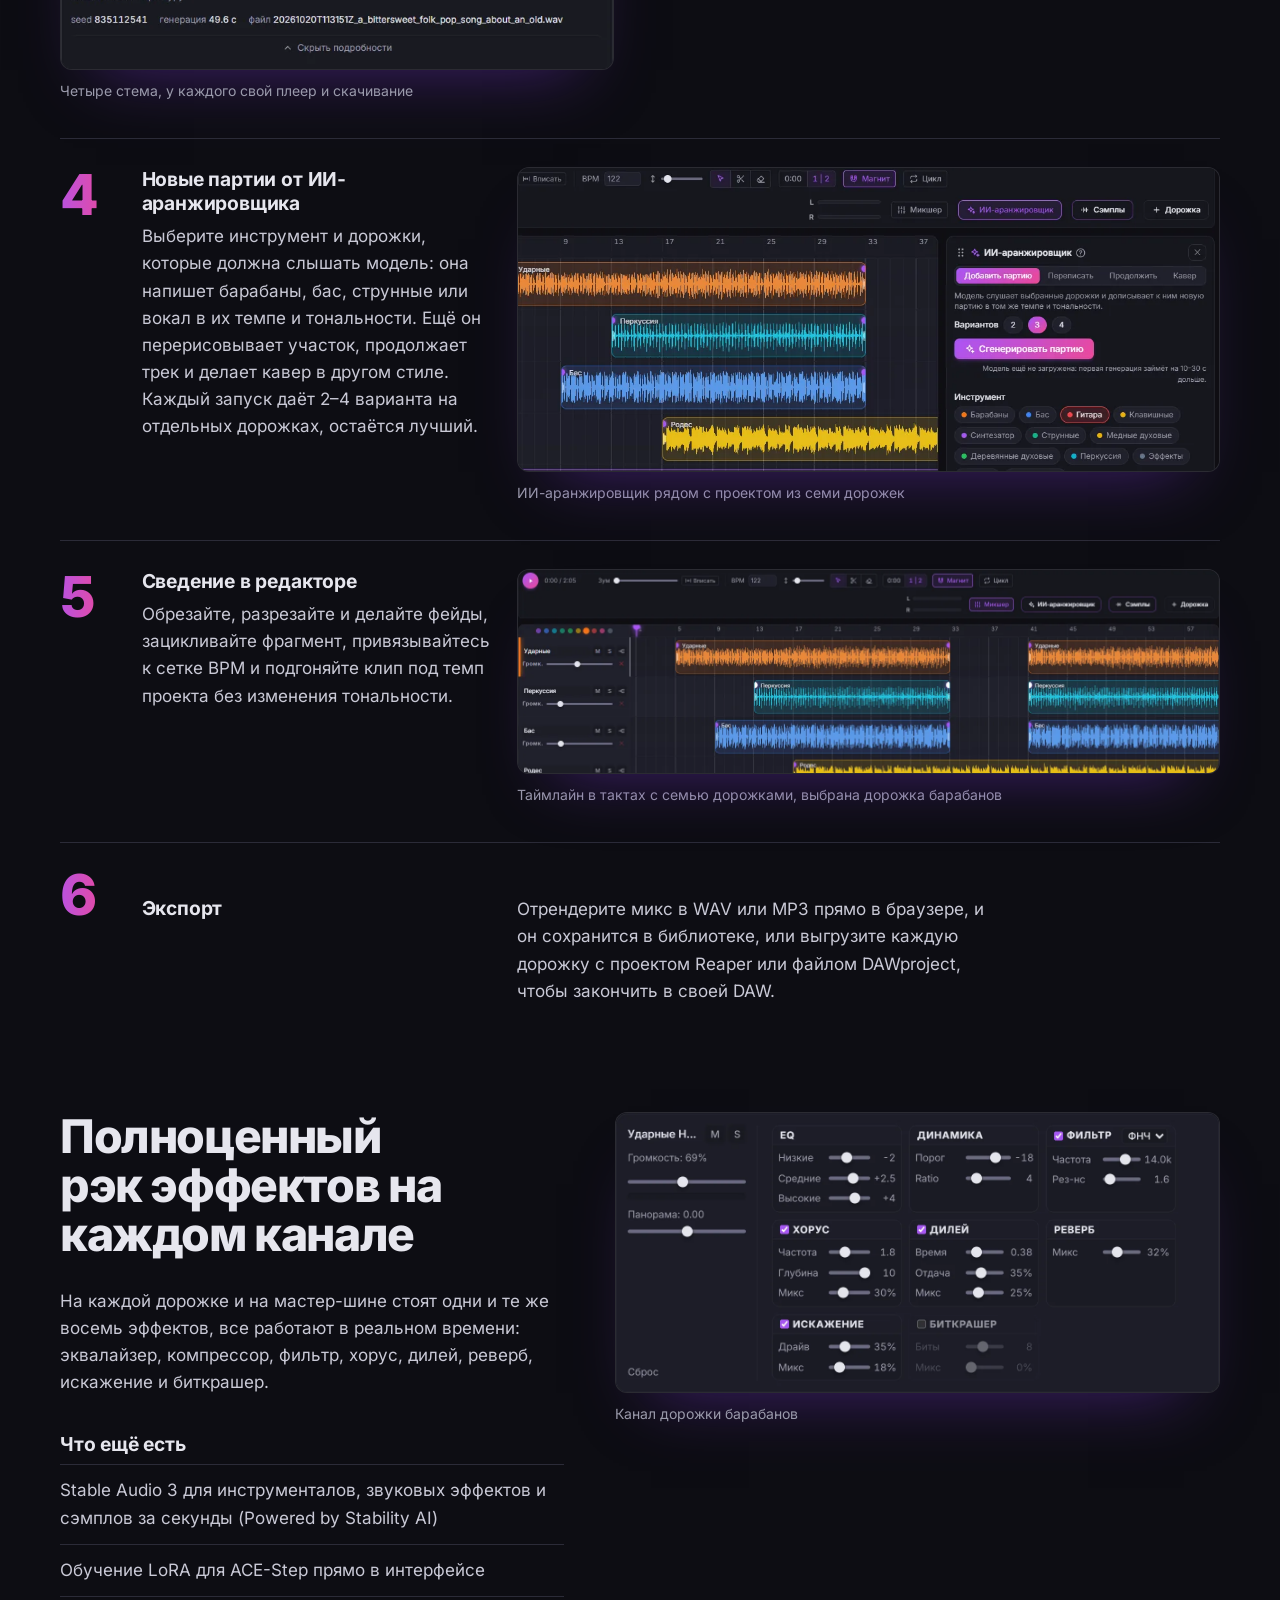
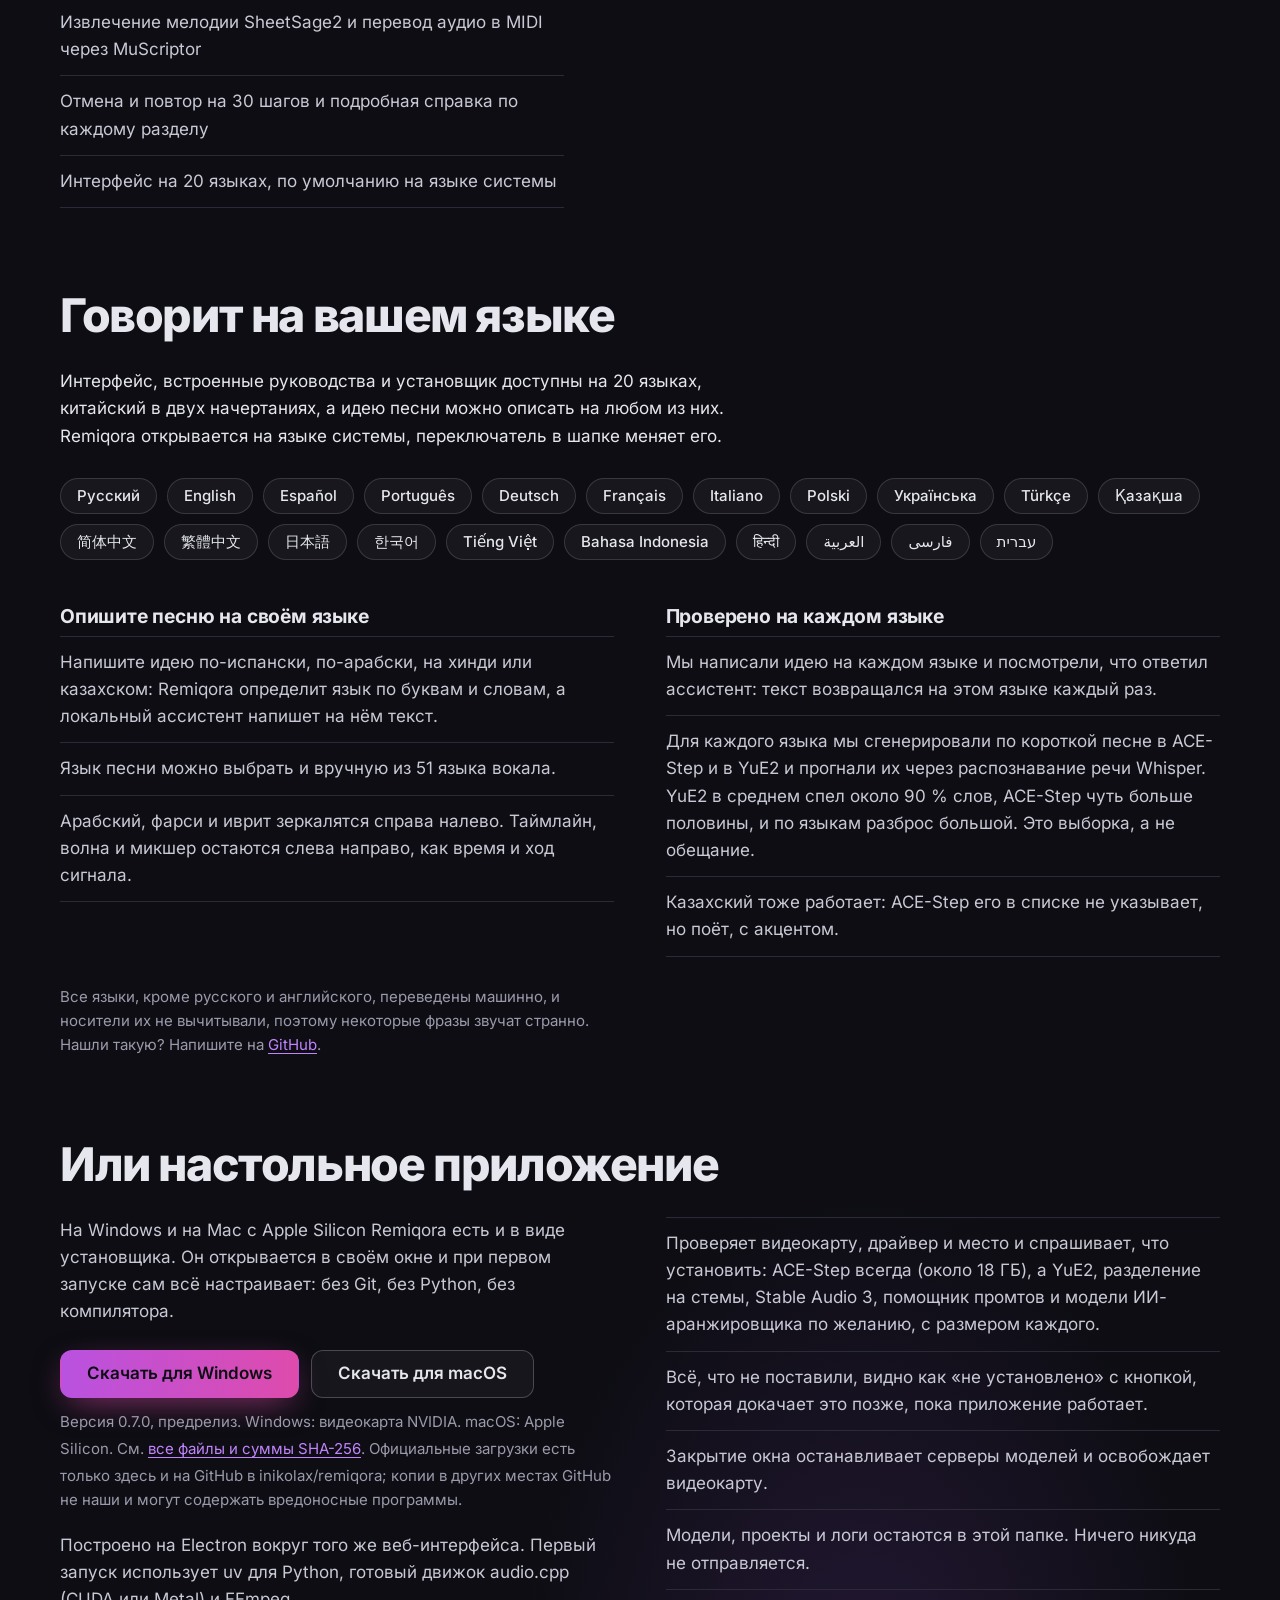
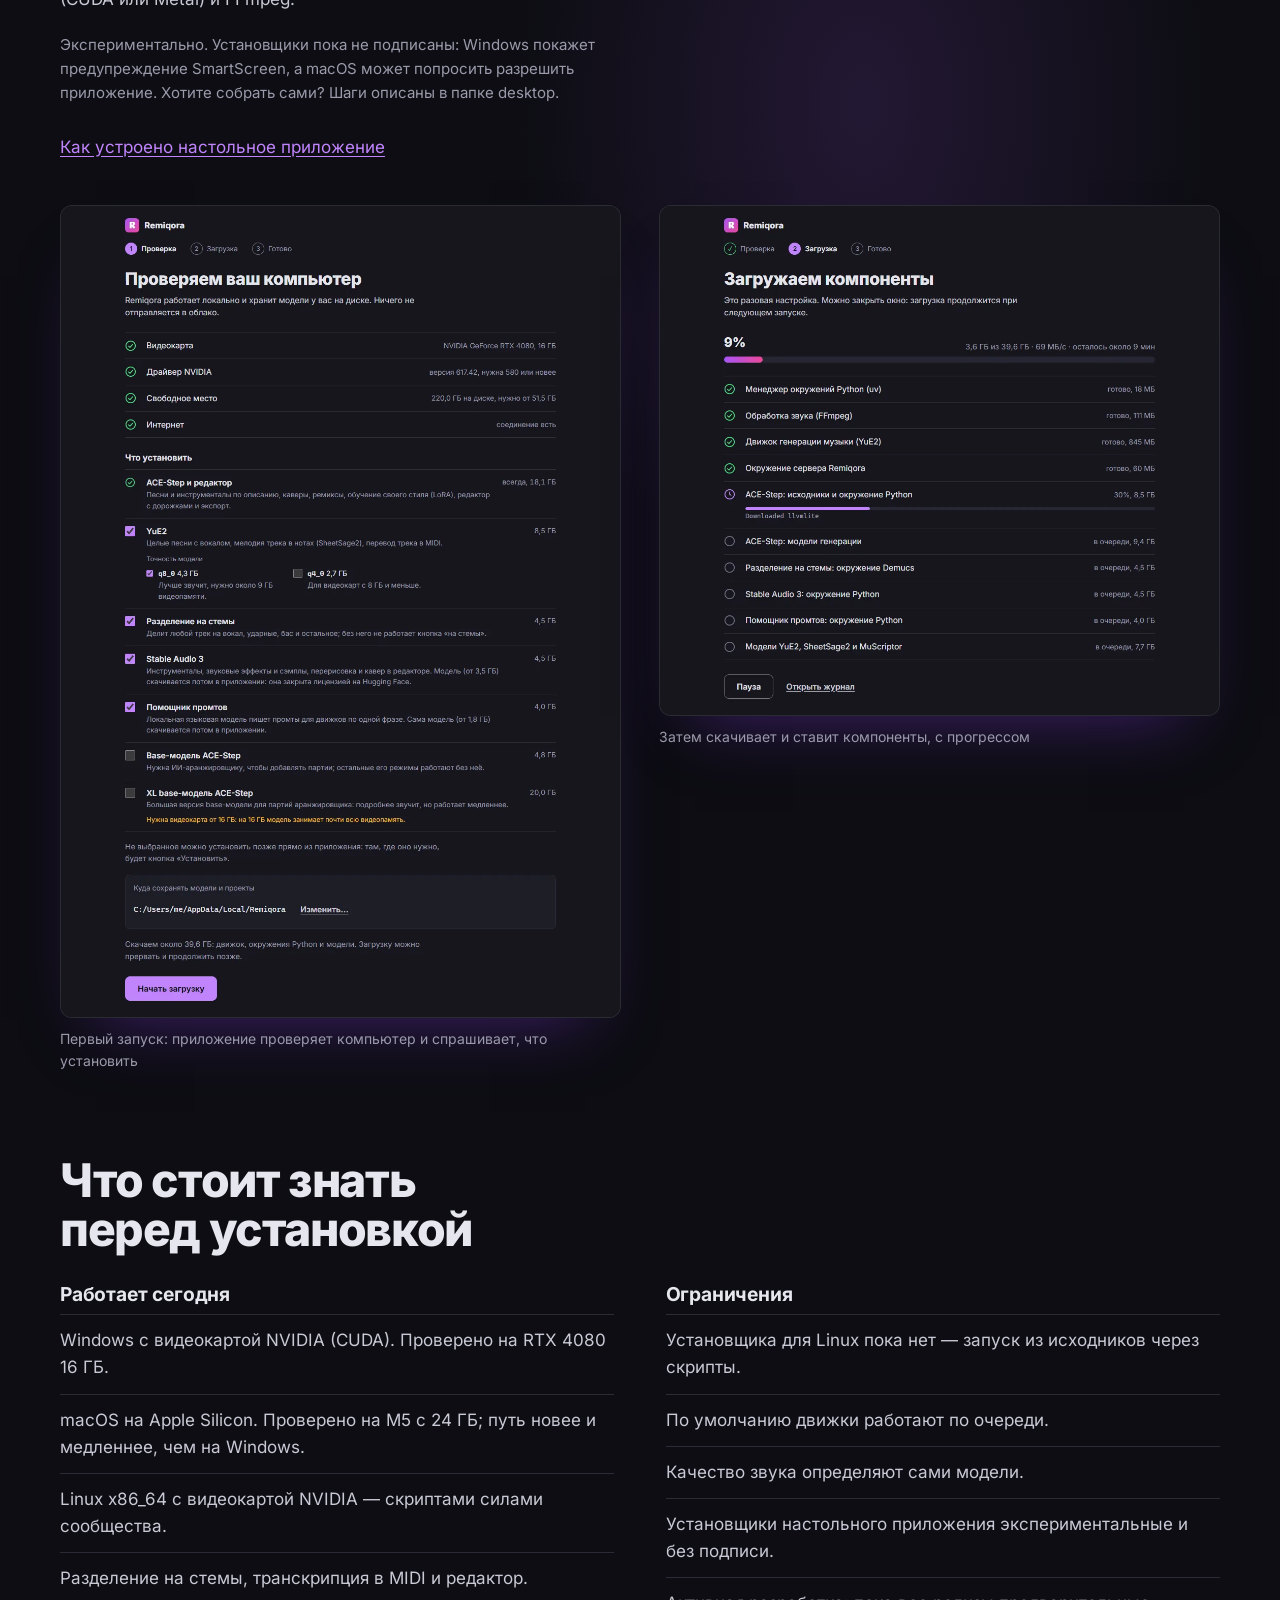
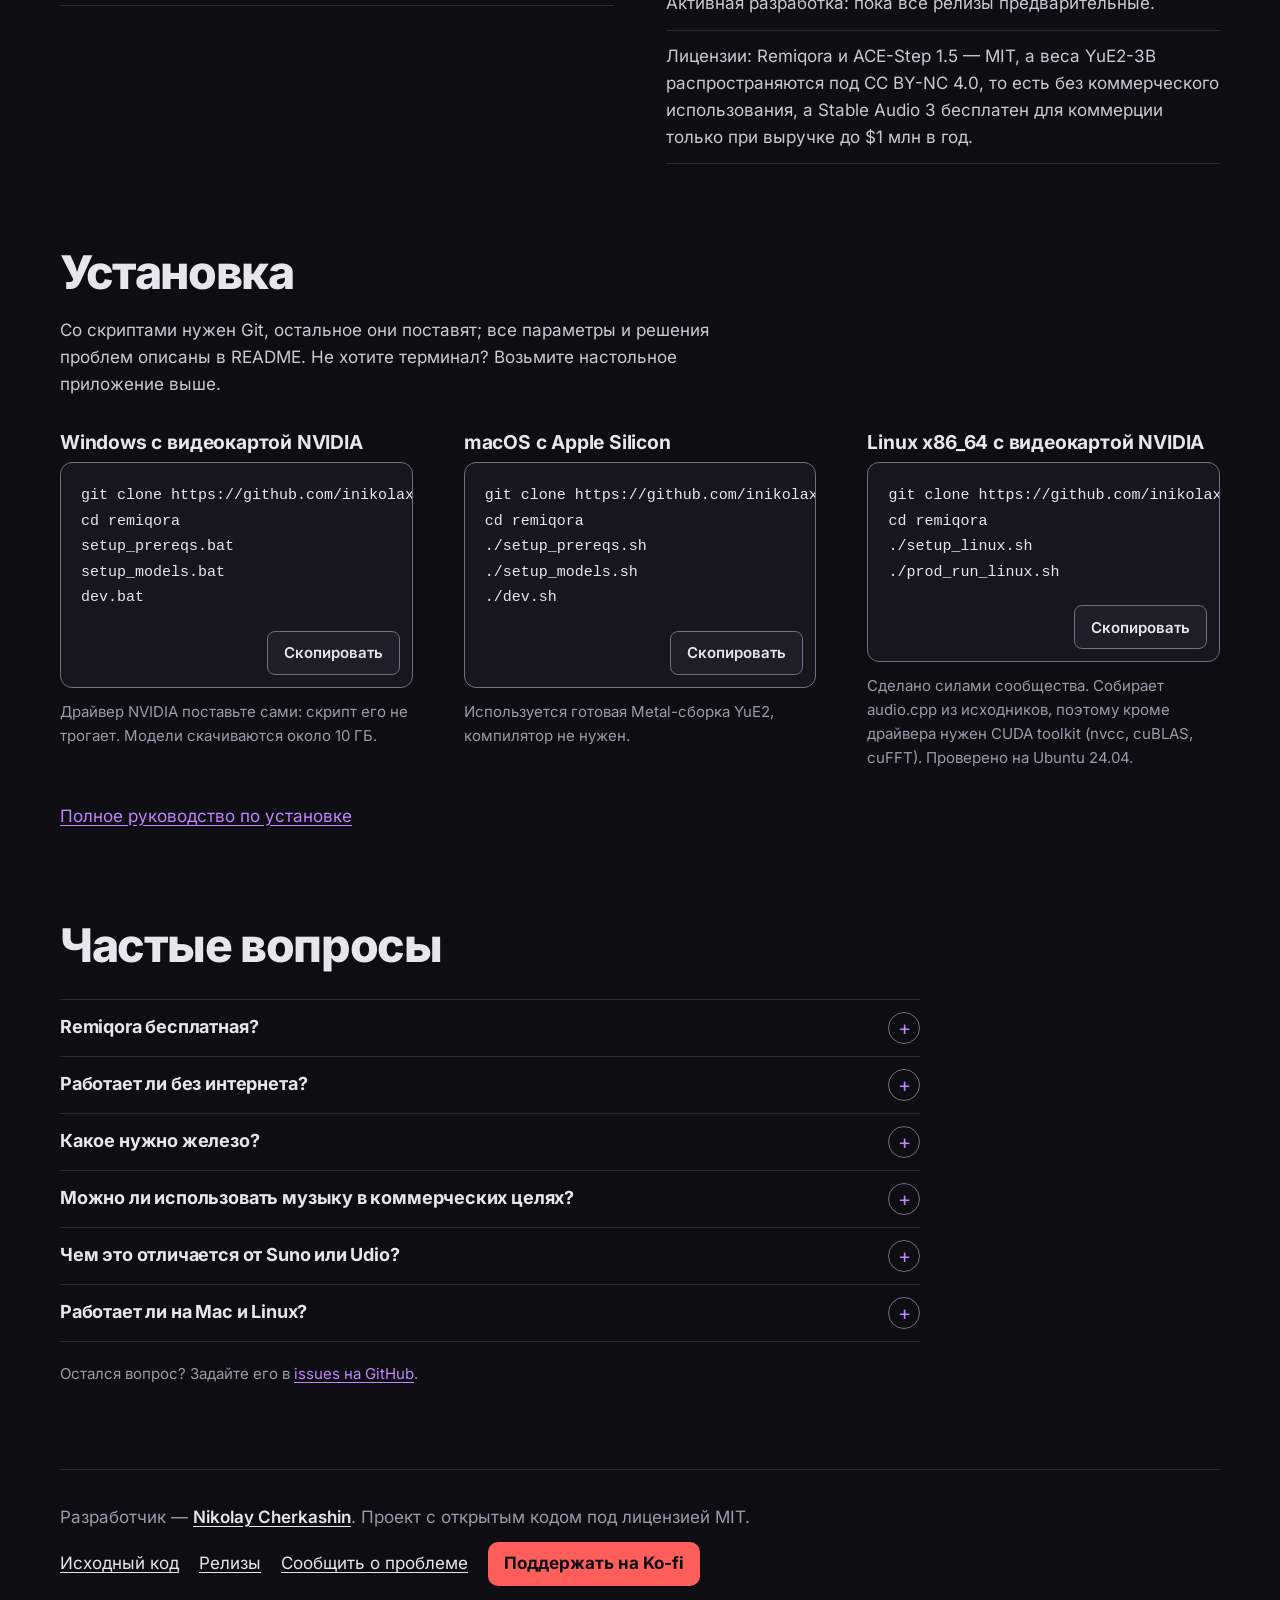
==== commit 6a9a4e99: "Remiqora 0.7.0: the download links and the version" ====
--- a/ru/index.html
+++ b/ru/index.html
@@ -32,7 +32,7 @@
 <meta name="twitter:image:alt" content="Remiqora: заголовок «Создано с AI. Сделано тобой.» рядом с многодорожечным редактором с ИИ-аранжировщиком, рэком эффектов и панелью стемов.">
 <link rel="icon" href="../assets/favicon.svg" type="image/svg+xml">
 <link rel="preload" href="../screenshots/14-ai-arranger.webp" as="image" type="image/webp" fetchpriority="high">
-<script type="application/ld+json">{"@context":"https://schema.org","@graph":[{"@type":"WebSite","@id":"https://remiqora.com/#website","url":"https://remiqora.com/","name":"Remiqora","inLanguage":["en","ru"],"publisher":{"@id":"https://remiqora.com/#author"}},{"@type":"WebPage","@id":"https://remiqora.com/ru/#webpage","url":"https://remiqora.com/ru/","name":"Remiqora: локальный ИИ-генератор музыки со стемами и DAW","description":"Студия ИИ-музыки с открытым кодом на вашей видеокарте: песни из одной фразы в ACE-Step, YuE2 и Stable Audio 3, стемы, ИИ-аранжировщик и многодорожечный редактор.","inLanguage":"ru","isPartOf":{"@id":"https://remiqora.com/#website"},"about":{"@id":"https://remiqora.com/#app"},"author":{"@id":"https://remiqora.com/#author"},"primaryImageOfPage":{"@type":"ImageObject","url":"https://remiqora.com/social-preview.png","width":1280,"height":640}},{"@type":"SoftwareApplication","@id":"https://remiqora.com/#app","name":"Remiqora","url":"https://remiqora.com/","description":"Студия ИИ-музыки с открытым кодом на вашей видеокарте: песни из одной фразы в ACE-Step, YuE2 и Stable Audio 3, стемы, ИИ-аранжировщик и многодорожечный редактор.","inLanguage":"ru","applicationCategory":"MultimediaApplication","applicationSubCategory":"Music production","operatingSystem":"Windows, macOS, Linux","softwareRequirements":"Windows or Linux with an NVIDIA CUDA GPU, or macOS on Apple Silicon","featureList":["Генерация музыки по тексту в ACE-Step 1.5, YuE2-3B и Stable Audio 3","Из идеи: локальная языковая модель пишет промт по одной фразе","Инструменталы, звуковые эффекты и сэмплы в Stable Audio 3","Разделение на стемы в Demucs","Извлечение мелодии и перевод аудио в MIDI","Многодорожечный редактор в браузере с рэком эффектов на каждом канале","ИИ-аранжировщик, который добавляет в трек барабаны, бас, струнные и другие партии","Обучение LoRA для ACE-Step","Экспорт в WAV и MP3 или стемами с проектом Reaper или DAWproject","Интерфейс на 20 языках и «Из идеи» на любом из них"],"softwareVersion":"0.6.0","downloadUrl":"https://github.com/inikolax/remiqora/releases/tag/v0.6.0","memoryRequirements":"NVIDIA GPU with 8 GB of video memory or more (16 GB tested), or Apple Silicon (24 GB tested)","storageRequirements":"18 GB to 80 GB, depending on the models chosen at install","video":{"@id":"https://remiqora.com/#demo"},"image":"https://remiqora.com/social-preview.png","screenshot":["https://remiqora.com/../screenshots/14-ai-arranger.png","https://remiqora.com/../screenshots/08-editor-with-clip.png","https://remiqora.com/../screenshots/05-stems-panel.png","https://remiqora.com/../screenshots/10-editor-effects.png","https://remiqora.com/../screenshots/02-ace-step.png"],"isAccessibleForFree":true,"offers":{"@type":"Offer","price":"0","priceCurrency":"USD"},"license":"https://github.com/inikolax/remiqora/blob/master/LICENSE","author":{"@id":"https://remiqora.com/#author"},"sameAs":["https://github.com/inikolax/remiqora"]},{"@type":"VideoObject","@id":"https://remiqora.com/#demo","name":"Remiqora: a local AI music studio (ACE-Step + YuE2, stems, MIDI, built-in DAW)","description":"Студия ИИ-музыки с открытым кодом на вашей видеокарте: песни из одной фразы в ACE-Step, YuE2 и Stable Audio 3, стемы, ИИ-аранжировщик и многодорожечный редактор.","thumbnailUrl":"https://i.ytimg.com/vi/uV-fbgu4Nf8/hqdefault.jpg","uploadDate":"2026-09-21T01:46:08-07:00","duration":"PT1M5S","contentUrl":"https://www.youtube.com/watch?v=uV-fbgu4Nf8","embedUrl":"https://www.youtube.com/embed/uV-fbgu4Nf8"},{"@type":"FAQPage","@id":"https://remiqora.com/ru/#faq","inLanguage":"ru","isPartOf":{"@id":"https://remiqora.com/ru/#webpage"},"mainEntity":[{"@type":"Question","name":"Remiqora бесплатная?","acceptedAnswer":{"@type":"Answer","text":"Да. Это открытый код под лицензией MIT: без аккаунта, без подписки и без ограничений на число треков. Всё работает на вашем компьютере, так что платите вы только за электричество."}},{"@type":"Question","name":"Работает ли без интернета?","acceptedAnswer":{"@type":"Answer","text":"После разовой загрузки моделей — да: генерация, разделение на стемы, ИИ-аранжировщик и редактор работают на вашем компьютере без сети. Своей телеметрии в Remiqora нет, запросы и треки никуда не отправляются."}},{"@type":"Question","name":"Какое нужно железо?","acceptedAnswer":{"@type":"Answer","text":"Windows или Linux с видеокартой NVIDIA либо Mac на Apple Silicon. Проверено на RTX 4080 с 16 ГБ и на Mac с M5 и 24 ГБ. Для карт с 8 ГБ у YuE2 есть сборка q4_0, сборке q8_0 нужно около 9 ГБ, а необязательной модели XL base — 16 ГБ. Места на диске нужно 18 ГБ только под ACE-Step и до 80 ГБ под всё вместе со Stable Audio 3 и помощником промтов."}},{"@type":"Question","name":"Можно ли использовать музыку в коммерческих целях?","acceptedAnswer":{"@type":"Answer","text":"Зависит от модели, которая сделала трек. ACE-Step 1.5 под лицензией MIT, и его авторы разрешают коммерческое использование. Веса YuE2-3B распространяются под CC BY-NC 4.0, поэтому треки из YuE2 — только для некоммерческого использования. Веса Stable Audio 3 распространяются под Stability AI Community License: коммерческое использование, в том числе сгенерированного звука, бесплатно для людей и компаний с годовой выручкой меньше $1 млн после бесплатной регистрации в Stability AI; при большей выручке нужна лицензия от Stability AI. Перед публикацией сверьтесь с актуальной лицензией модели; авторы ACE-Step также предупреждают о риске случайного нарушения авторских прав."}},{"@type":"Question","name":"Чем это отличается от Suno или Udio?","acceptedAnswer":{"@type":"Answer","text":"Suno и Udio — облачные сервисы со своими моделями. Remiqora запускает открытые модели на вашем компьютере: без кредитов, без очереди, ничего не загружается на сервер. Вместо одного готового файла вы получаете стемы, многодорожечный редактор и ИИ-аранжировщика, поэтому песню можно собирать по партиям и доводить в своей DAW. В некоторых жанрах облачные сервисы пока звучат более отполированно."}},{"@type":"Question","name":"Работает ли на Mac и Linux?","acceptedAnswer":{"@type":"Answer","text":"Для Mac на Apple Silicon есть установщик; Mac на Intel не поддерживаются. На Linux с видеокартой NVIDIA Remiqora запускается из исходников скриптами установки, отдельного установщика пока нет."}}]},{"@type":"Person","@id":"https://remiqora.com/#author","name":"Nikolay Cherkashin","url":"https://github.com/inikolax","sameAs":["https://github.com/inikolax"],"jobTitle":"Developer of Remiqora"}]}</script>
+<script type="application/ld+json">{"@context":"https://schema.org","@graph":[{"@type":"WebSite","@id":"https://remiqora.com/#website","url":"https://remiqora.com/","name":"Remiqora","inLanguage":["en","ru"],"publisher":{"@id":"https://remiqora.com/#author"}},{"@type":"WebPage","@id":"https://remiqora.com/ru/#webpage","url":"https://remiqora.com/ru/","name":"Remiqora: локальный ИИ-генератор музыки со стемами и DAW","description":"Студия ИИ-музыки с открытым кодом на вашей видеокарте: песни из одной фразы в ACE-Step, YuE2 и Stable Audio 3, стемы, ИИ-аранжировщик и многодорожечный редактор.","inLanguage":"ru","isPartOf":{"@id":"https://remiqora.com/#website"},"about":{"@id":"https://remiqora.com/#app"},"author":{"@id":"https://remiqora.com/#author"},"primaryImageOfPage":{"@type":"ImageObject","url":"https://remiqora.com/social-preview.png","width":1280,"height":640}},{"@type":"SoftwareApplication","@id":"https://remiqora.com/#app","name":"Remiqora","url":"https://remiqora.com/","description":"Студия ИИ-музыки с открытым кодом на вашей видеокарте: песни из одной фразы в ACE-Step, YuE2 и Stable Audio 3, стемы, ИИ-аранжировщик и многодорожечный редактор.","inLanguage":"ru","applicationCategory":"MultimediaApplication","applicationSubCategory":"Music production","operatingSystem":"Windows, macOS, Linux","softwareRequirements":"Windows or Linux with an NVIDIA CUDA GPU, or macOS on Apple Silicon","featureList":["Генерация музыки по тексту в ACE-Step 1.5, YuE2-3B и Stable Audio 3","Из идеи: локальная языковая модель пишет промт по одной фразе","Инструменталы, звуковые эффекты и сэмплы в Stable Audio 3","Разделение на стемы в Demucs","Извлечение мелодии и перевод аудио в MIDI","Многодорожечный редактор в браузере с рэком эффектов на каждом канале","ИИ-аранжировщик, который добавляет в трек барабаны, бас, струнные и другие партии","Обучение LoRA для ACE-Step","Экспорт в WAV и MP3 или стемами с проектом Reaper или DAWproject","Интерфейс на 20 языках и «Из идеи» на любом из них"],"softwareVersion":"0.7.0","downloadUrl":"https://github.com/inikolax/remiqora/releases/tag/v0.7.0","memoryRequirements":"NVIDIA GPU with 8 GB of video memory or more (16 GB tested), or Apple Silicon (24 GB tested)","storageRequirements":"18 GB to 80 GB, depending on the models chosen at install","video":{"@id":"https://remiqora.com/#demo"},"image":"https://remiqora.com/social-preview.png","screenshot":["https://remiqora.com/../screenshots/14-ai-arranger.png","https://remiqora.com/../screenshots/08-editor-with-clip.png","https://remiqora.com/../screenshots/05-stems-panel.png","https://remiqora.com/../screenshots/10-editor-effects.png","https://remiqora.com/../screenshots/02-ace-step.png"],"isAccessibleForFree":true,"offers":{"@type":"Offer","price":"0","priceCurrency":"USD"},"license":"https://github.com/inikolax/remiqora/blob/master/LICENSE","author":{"@id":"https://remiqora.com/#author"},"sameAs":["https://github.com/inikolax/remiqora"]},{"@type":"VideoObject","@id":"https://remiqora.com/#demo","name":"Remiqora: a local AI music studio (ACE-Step + YuE2, stems, MIDI, built-in DAW)","description":"Студия ИИ-музыки с открытым кодом на вашей видеокарте: песни из одной фразы в ACE-Step, YuE2 и Stable Audio 3, стемы, ИИ-аранжировщик и многодорожечный редактор.","thumbnailUrl":"https://i.ytimg.com/vi/uV-fbgu4Nf8/hqdefault.jpg","uploadDate":"2026-09-21T01:46:08-07:00","duration":"PT1M5S","contentUrl":"https://www.youtube.com/watch?v=uV-fbgu4Nf8","embedUrl":"https://www.youtube.com/embed/uV-fbgu4Nf8"},{"@type":"FAQPage","@id":"https://remiqora.com/ru/#faq","inLanguage":"ru","isPartOf":{"@id":"https://remiqora.com/ru/#webpage"},"mainEntity":[{"@type":"Question","name":"Remiqora бесплатная?","acceptedAnswer":{"@type":"Answer","text":"Да. Это открытый код под лицензией MIT: без аккаунта, без подписки и без ограничений на число треков. Всё работает на вашем компьютере, так что платите вы только за электричество."}},{"@type":"Question","name":"Работает ли без интернета?","acceptedAnswer":{"@type":"Answer","text":"После разовой загрузки моделей — да: генерация, разделение на стемы, ИИ-аранжировщик и редактор работают на вашем компьютере без сети. Своей телеметрии в Remiqora нет, запросы и треки никуда не отправляются."}},{"@type":"Question","name":"Какое нужно железо?","acceptedAnswer":{"@type":"Answer","text":"Windows или Linux с видеокартой NVIDIA либо Mac на Apple Silicon. Проверено на RTX 4080 с 16 ГБ и на Mac с M5 и 24 ГБ. Для карт с 8 ГБ у YuE2 есть сборка q4_0, сборке q8_0 нужно около 9 ГБ, а необязательной модели XL base — 16 ГБ. Места на диске нужно 18 ГБ только под ACE-Step и до 80 ГБ под всё вместе со Stable Audio 3 и помощником промтов."}},{"@type":"Question","name":"Можно ли использовать музыку в коммерческих целях?","acceptedAnswer":{"@type":"Answer","text":"Зависит от модели, которая сделала трек. ACE-Step 1.5 под лицензией MIT, и его авторы разрешают коммерческое использование. Веса YuE2-3B распространяются под CC BY-NC 4.0, поэтому треки из YuE2 — только для некоммерческого использования. Веса Stable Audio 3 распространяются под Stability AI Community License: коммерческое использование, в том числе сгенерированного звука, бесплатно для людей и компаний с годовой выручкой меньше $1 млн после бесплатной регистрации в Stability AI; при большей выручке нужна лицензия от Stability AI. Перед публикацией сверьтесь с актуальной лицензией модели; авторы ACE-Step также предупреждают о риске случайного нарушения авторских прав."}},{"@type":"Question","name":"Чем это отличается от Suno или Udio?","acceptedAnswer":{"@type":"Answer","text":"Suno и Udio — облачные сервисы со своими моделями. Remiqora запускает открытые модели на вашем компьютере: без кредитов, без очереди, ничего не загружается на сервер. Вместо одного готового файла вы получаете стемы, многодорожечный редактор и ИИ-аранжировщика, поэтому песню можно собирать по партиям и доводить в своей DAW. В некоторых жанрах облачные сервисы пока звучат более отполированно."}},{"@type":"Question","name":"Работает ли на Mac и Linux?","acceptedAnswer":{"@type":"Answer","text":"Для Mac на Apple Silicon есть установщик; Mac на Intel не поддерживаются. На Linux с видеокартой NVIDIA Remiqora запускается из исходников скриптами установки, отдельного установщика пока нет."}}]},{"@type":"Person","@id":"https://remiqora.com/#author","name":"Nikolay Cherkashin","url":"https://github.com/inikolax","sameAs":["https://github.com/inikolax"],"jobTitle":"Developer of Remiqora"}]}</script>
 <link rel="preload" href="../assets/fonts/inter-latin.woff2" as="font" type="font/woff2" crossorigin>
 <link rel="preload" href="../assets/fonts/inter-cyrillic.woff2" as="font" type="font/woff2" crossorigin>
 <link rel="stylesheet" href="../assets/site.css">
@@ -120,8 +120,8 @@
     <div class="desktop__text">
       <h2>Или настольное приложение</h2>
       <p>На Windows и на Mac с Apple Silicon Remiqora есть и в виде установщика. Он открывается в своём окне и при первом запуске сам всё настраивает: без Git, без Python, без компилятора.</p>
-      <p class="actions"><a class="btn btn--primary" href="https://github.com/inikolax/remiqora/releases/download/v0.6.0/Remiqora-Setup-0.6.0.exe">Скачать для Windows</a><a class="btn" href="https://github.com/inikolax/remiqora/releases/download/v0.6.0/Remiqora-0.6.0-arm64.dmg">Скачать для macOS</a></p>
-      <p class="note">Версия 0.6.0, предрелиз. Windows: видеокарта NVIDIA. macOS: Apple Silicon. См. <a href="https://github.com/inikolax/remiqora/releases/tag/v0.6.0">все файлы и суммы SHA-256</a>. Официальные загрузки есть только здесь и на GitHub в inikolax/remiqora; копии в других местах GitHub не наши и могут содержать вредоносные программы.</p>
+      <p class="actions"><a class="btn btn--primary" href="https://github.com/inikolax/remiqora/releases/download/v0.7.0/Remiqora-Setup-0.7.0.exe">Скачать для Windows</a><a class="btn" href="https://github.com/inikolax/remiqora/releases/download/v0.7.0/Remiqora-0.7.0-arm64.dmg">Скачать для macOS</a></p>
+      <p class="note">Версия 0.7.0, предрелиз. Windows: видеокарта NVIDIA. macOS: Apple Silicon. См. <a href="https://github.com/inikolax/remiqora/releases/tag/v0.7.0">все файлы и суммы SHA-256</a>. Официальные загрузки есть только здесь и на GitHub в inikolax/remiqora; копии в других местах GitHub не наши и могут содержать вредоносные программы.</p>
       <ul class="plain"><li>Проверяет видеокарту, драйвер и место и спрашивает, что установить: ACE-Step всегда (около 18 ГБ), а YuE2, разделение на стемы, Stable Audio 3, помощник промтов и модели ИИ-аранжировщика по желанию, с размером каждого.</li><li>Всё, что не поставили, видно как «не установлено» с кнопкой, которая докачает это позже, пока приложение работает.</li><li>Закрытие окна останавливает серверы моделей и освобождает видеокарту.</li><li>Модели, проекты и логи остаются в этой папке. Ничего никуда не отправляется.</li></ul>
       <p>Построено на Electron вокруг того же веб-интерфейса. Первый запуск использует uv для Python, готовый движок audio.cpp (CUDA или Metal) и FFmpeg.</p>
       <p class="status">Экспериментально. Установщики пока не подписаны: Windows покажет предупреждение SmartScreen, а macOS может попросить разрешить приложение. Хотите собрать сами? Шаги описаны в папке desktop.</p>
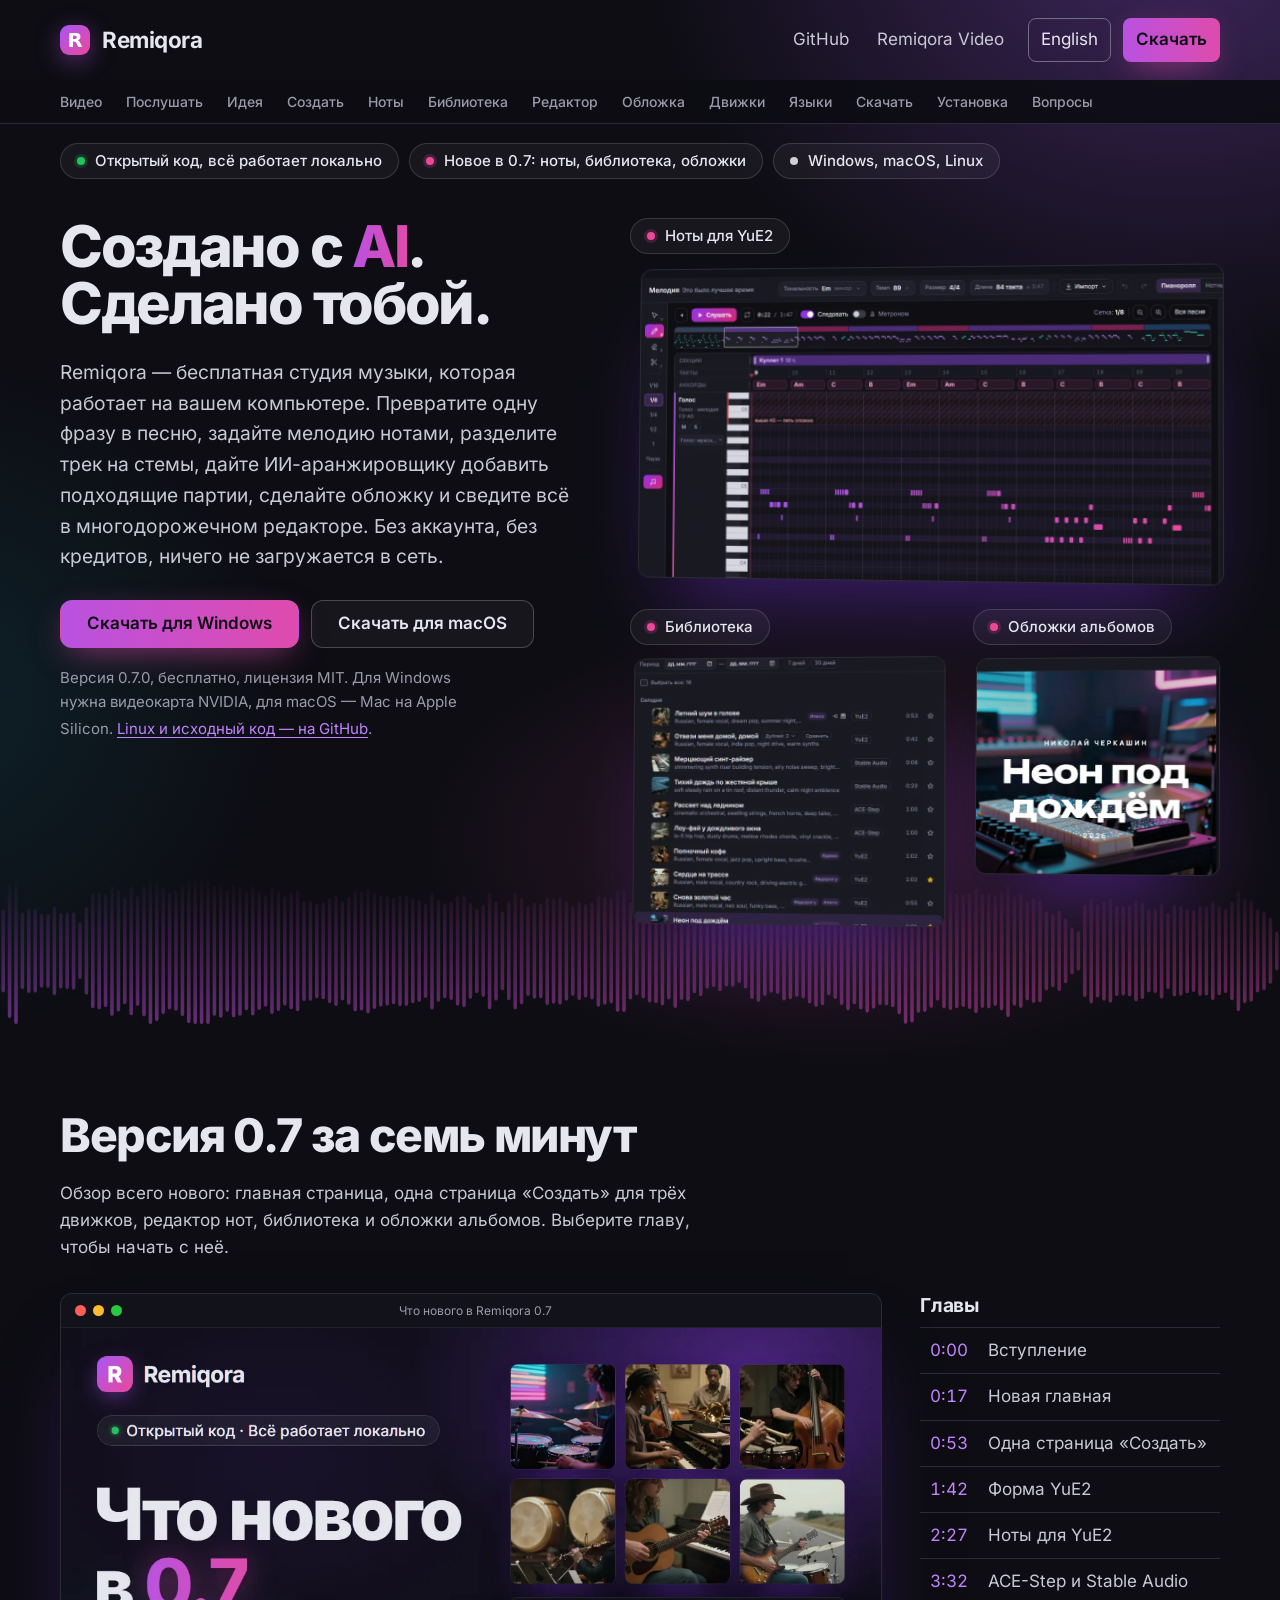
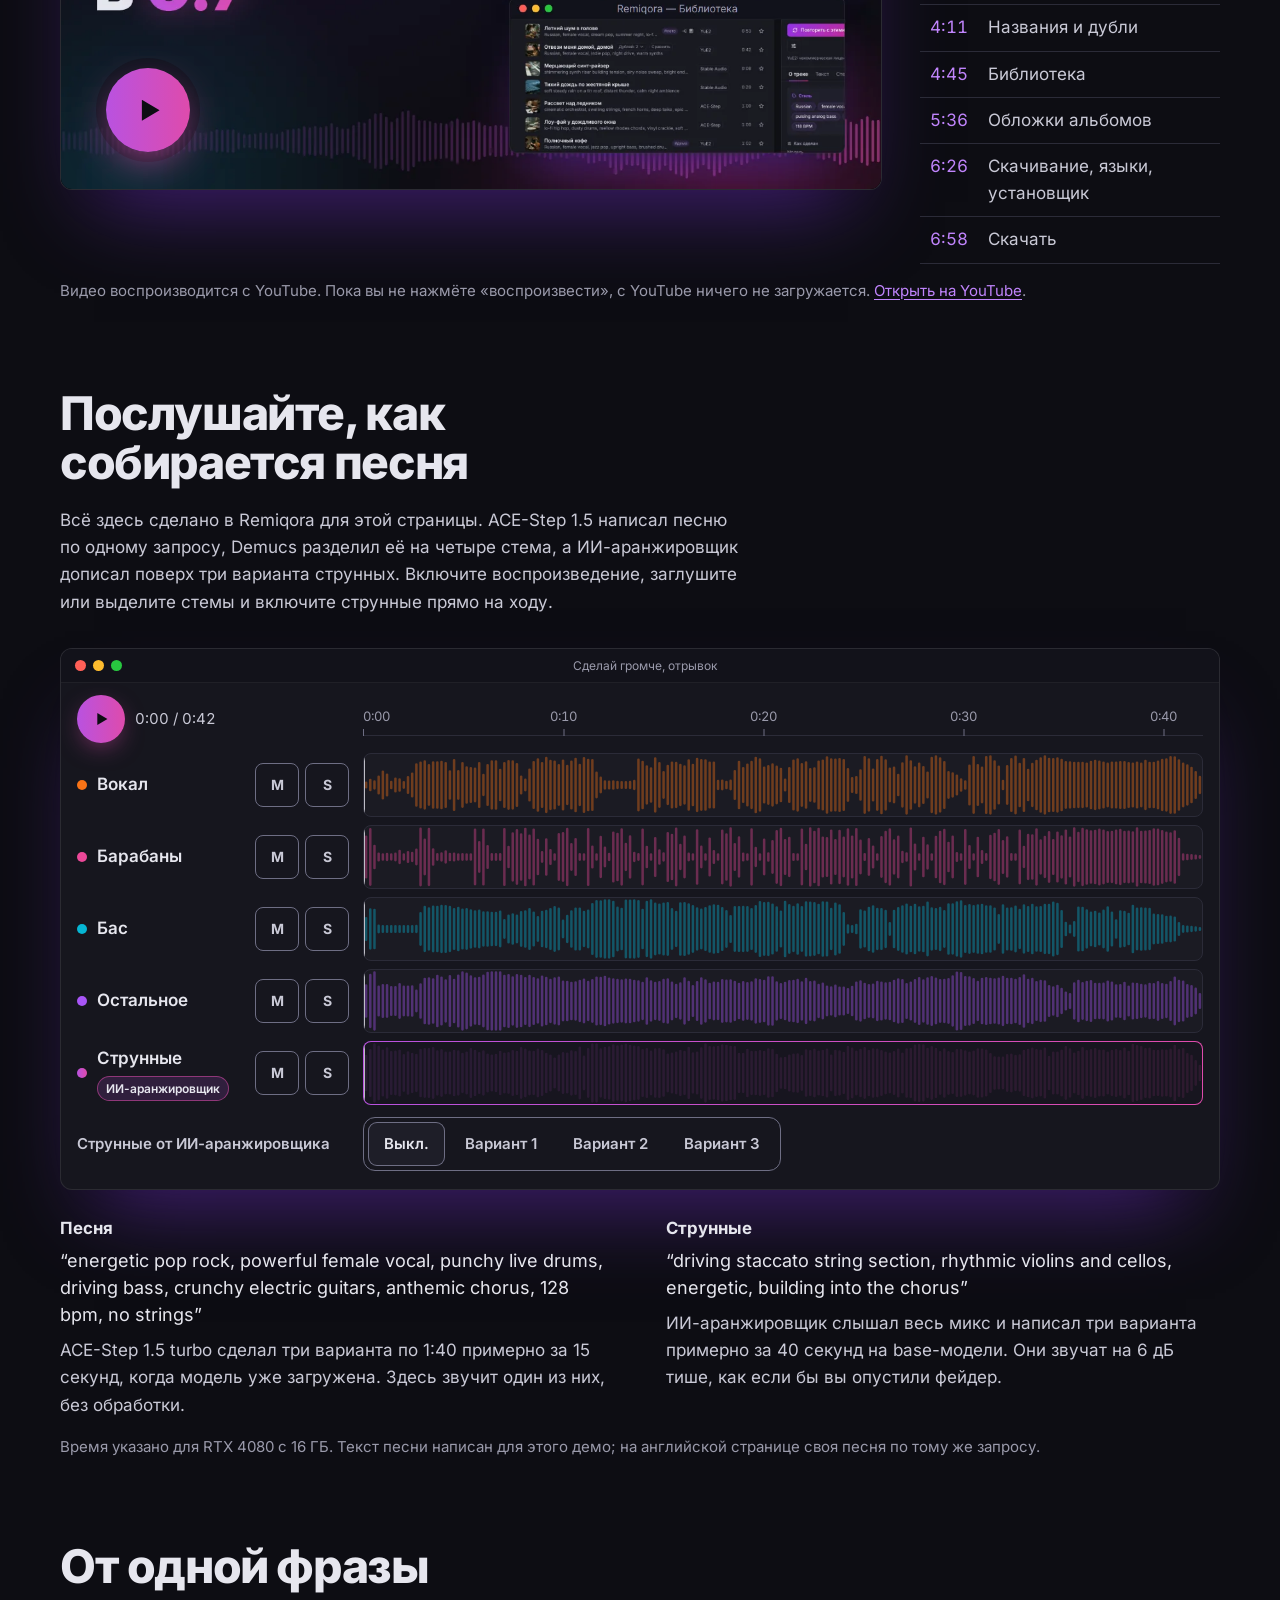
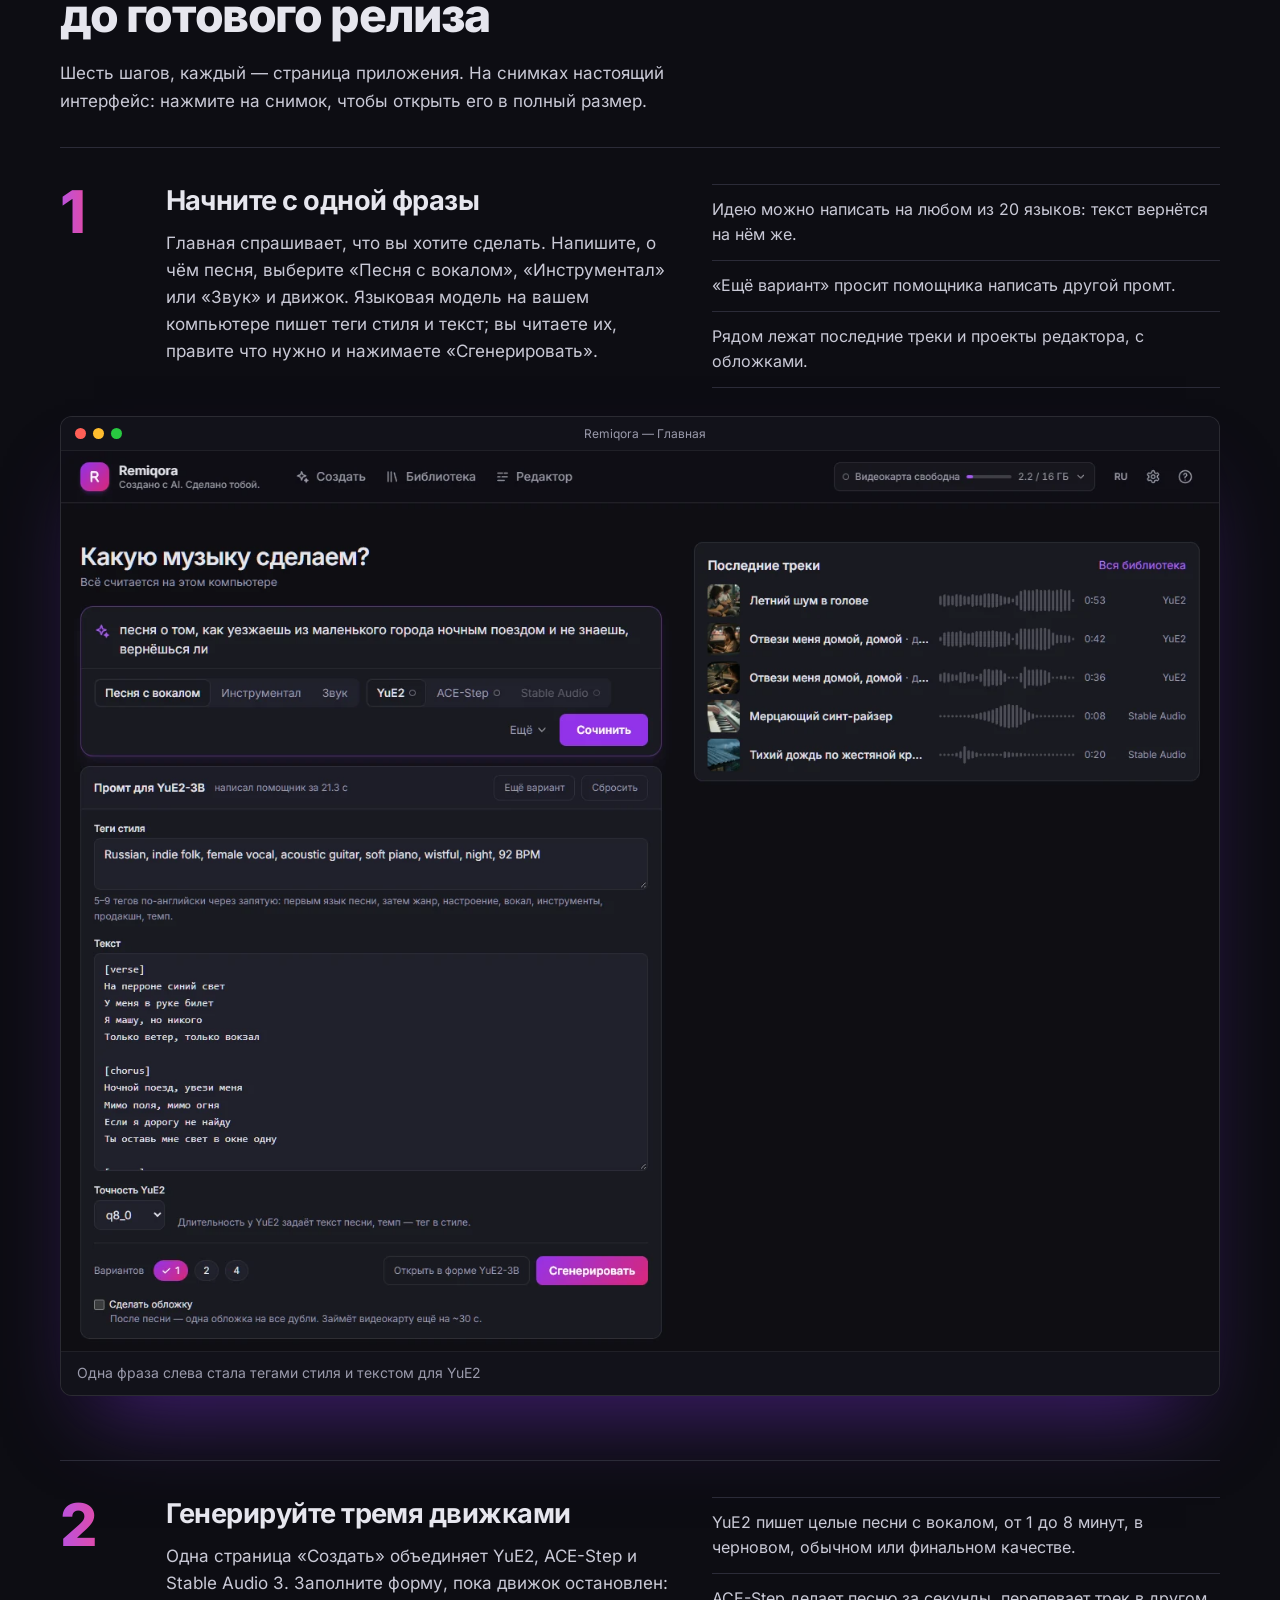
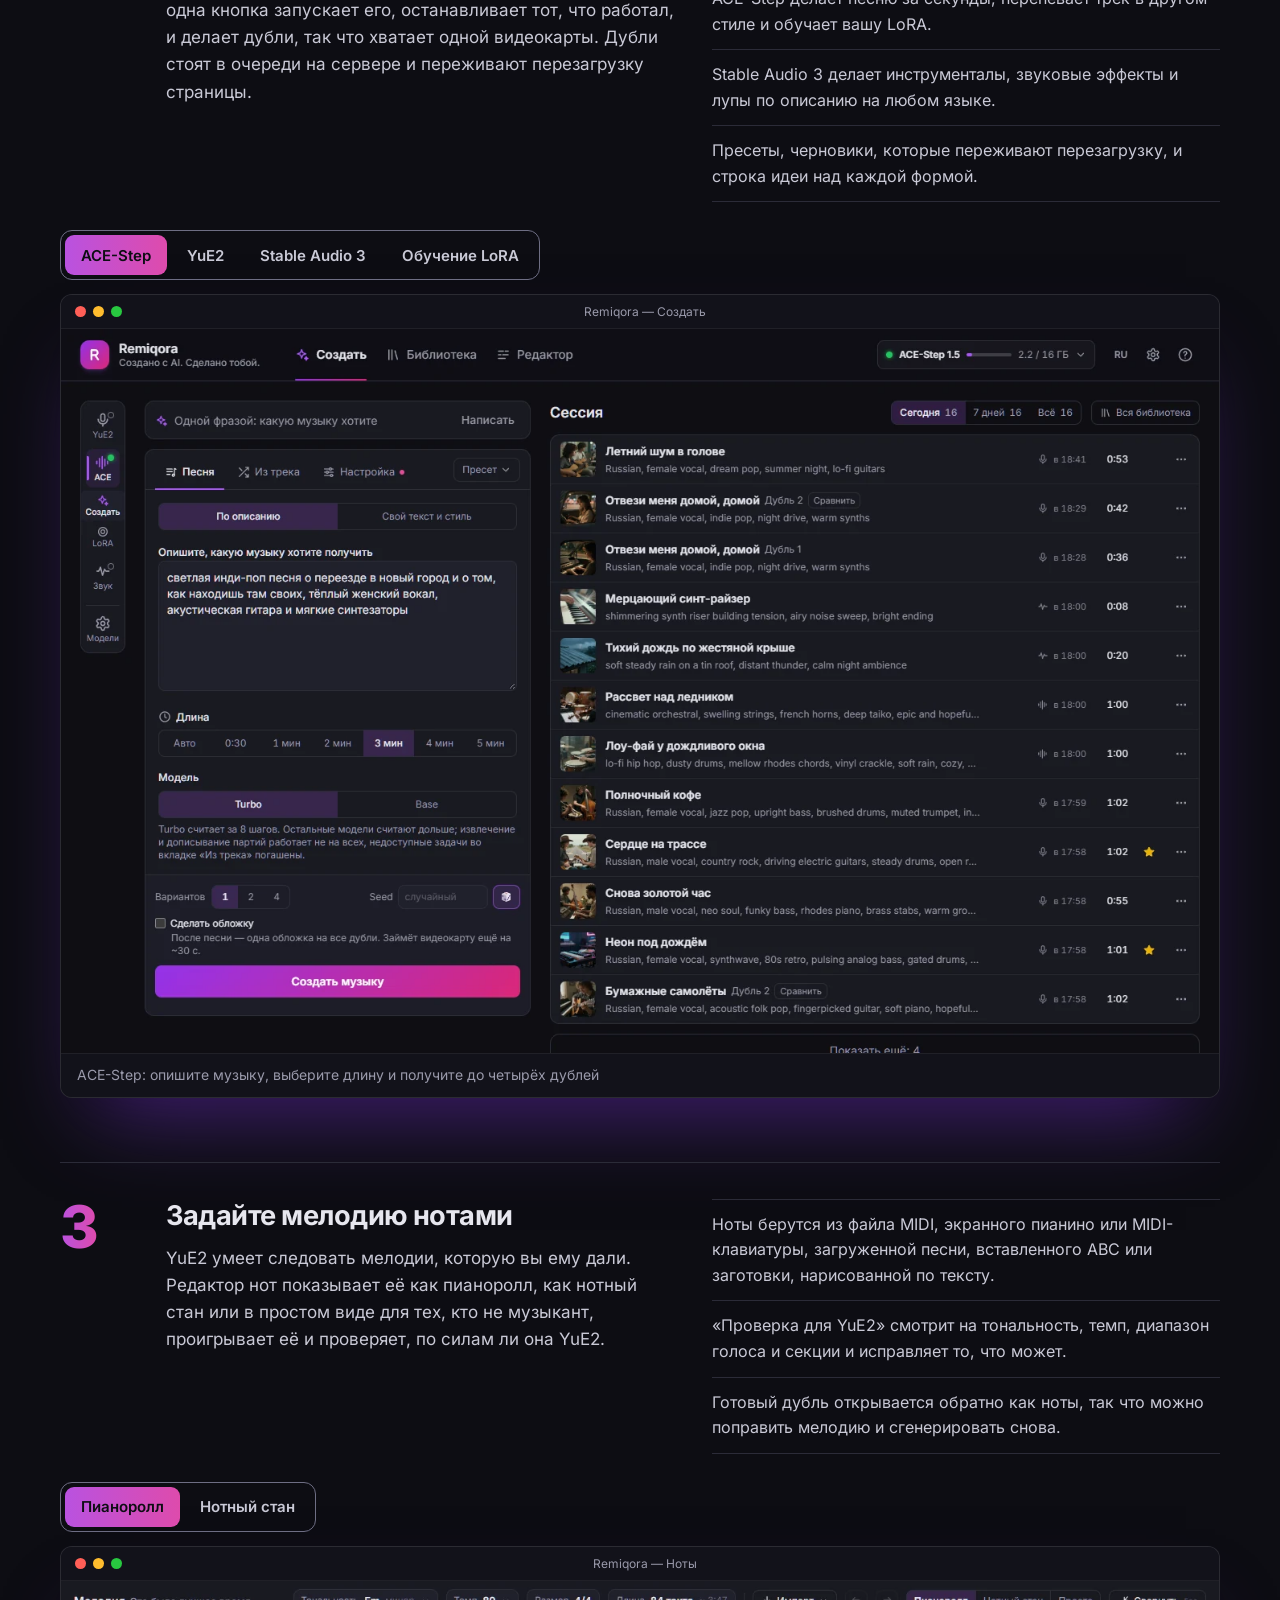
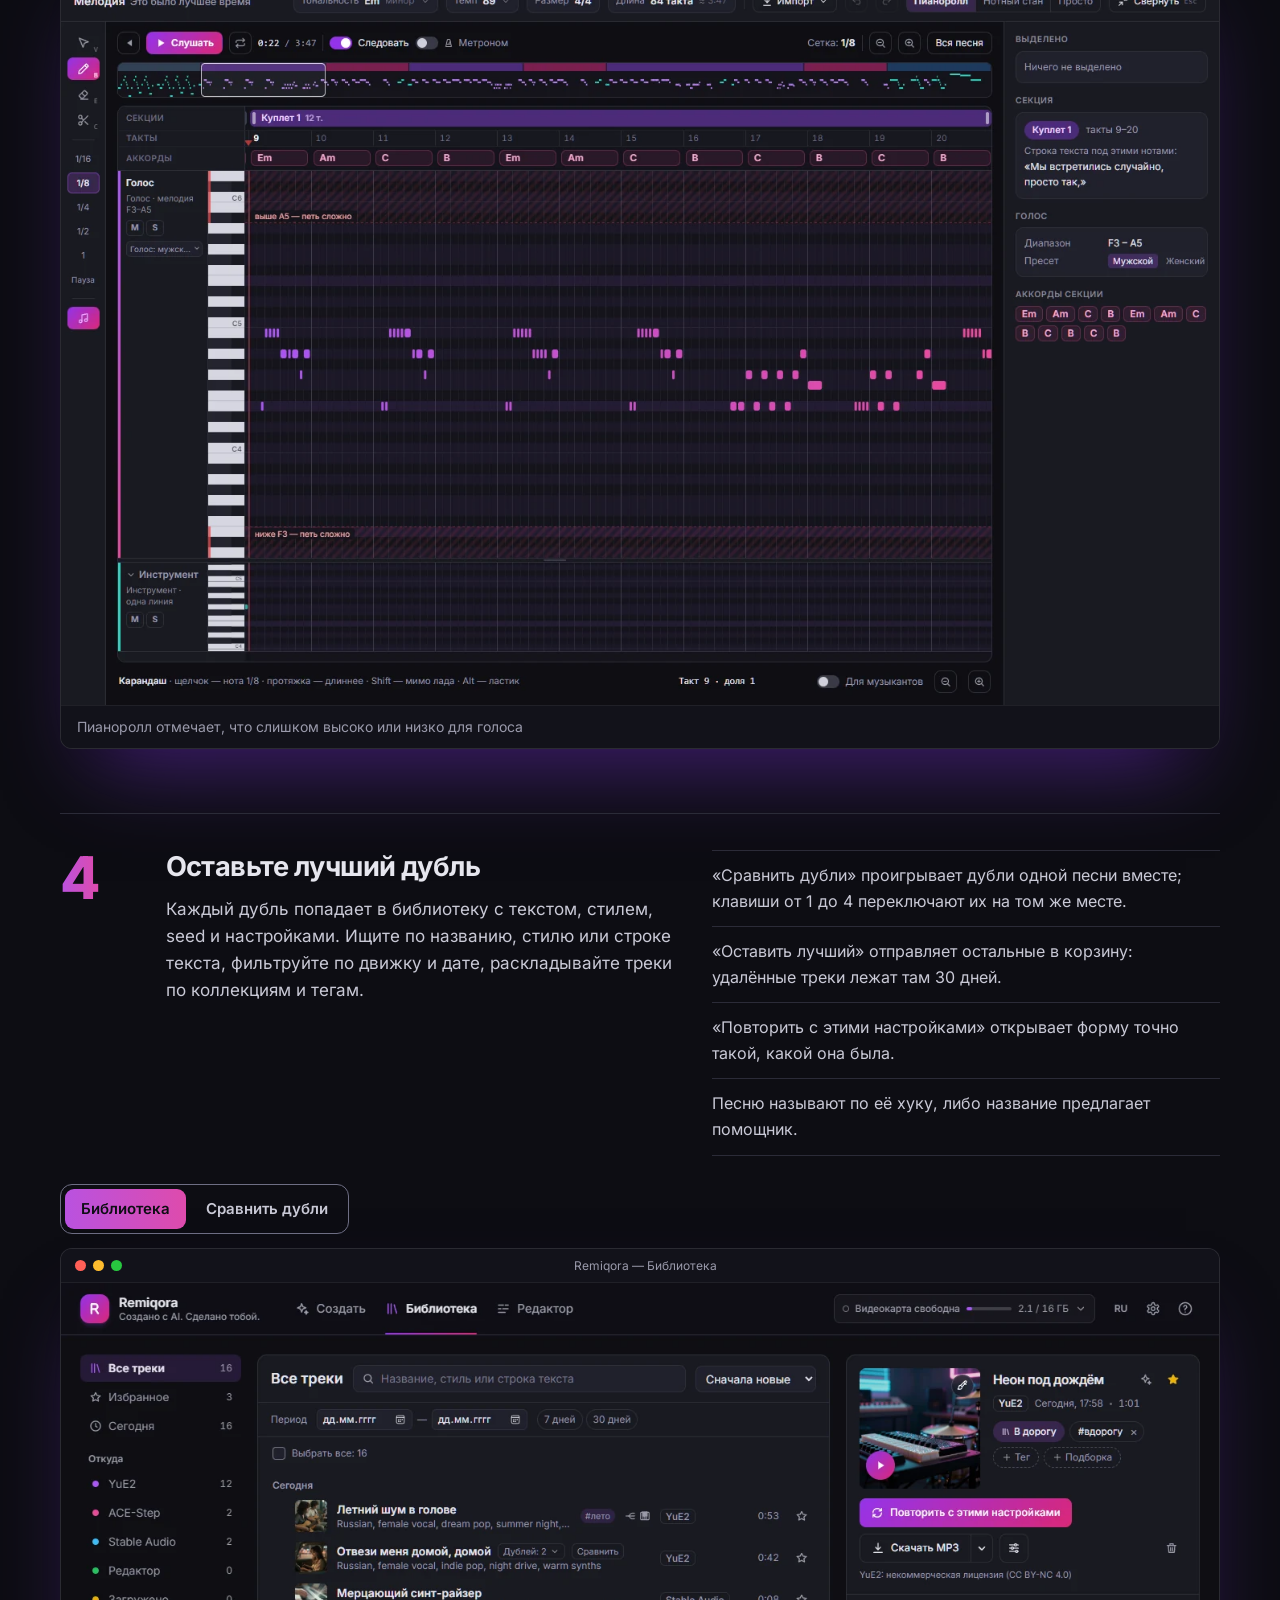
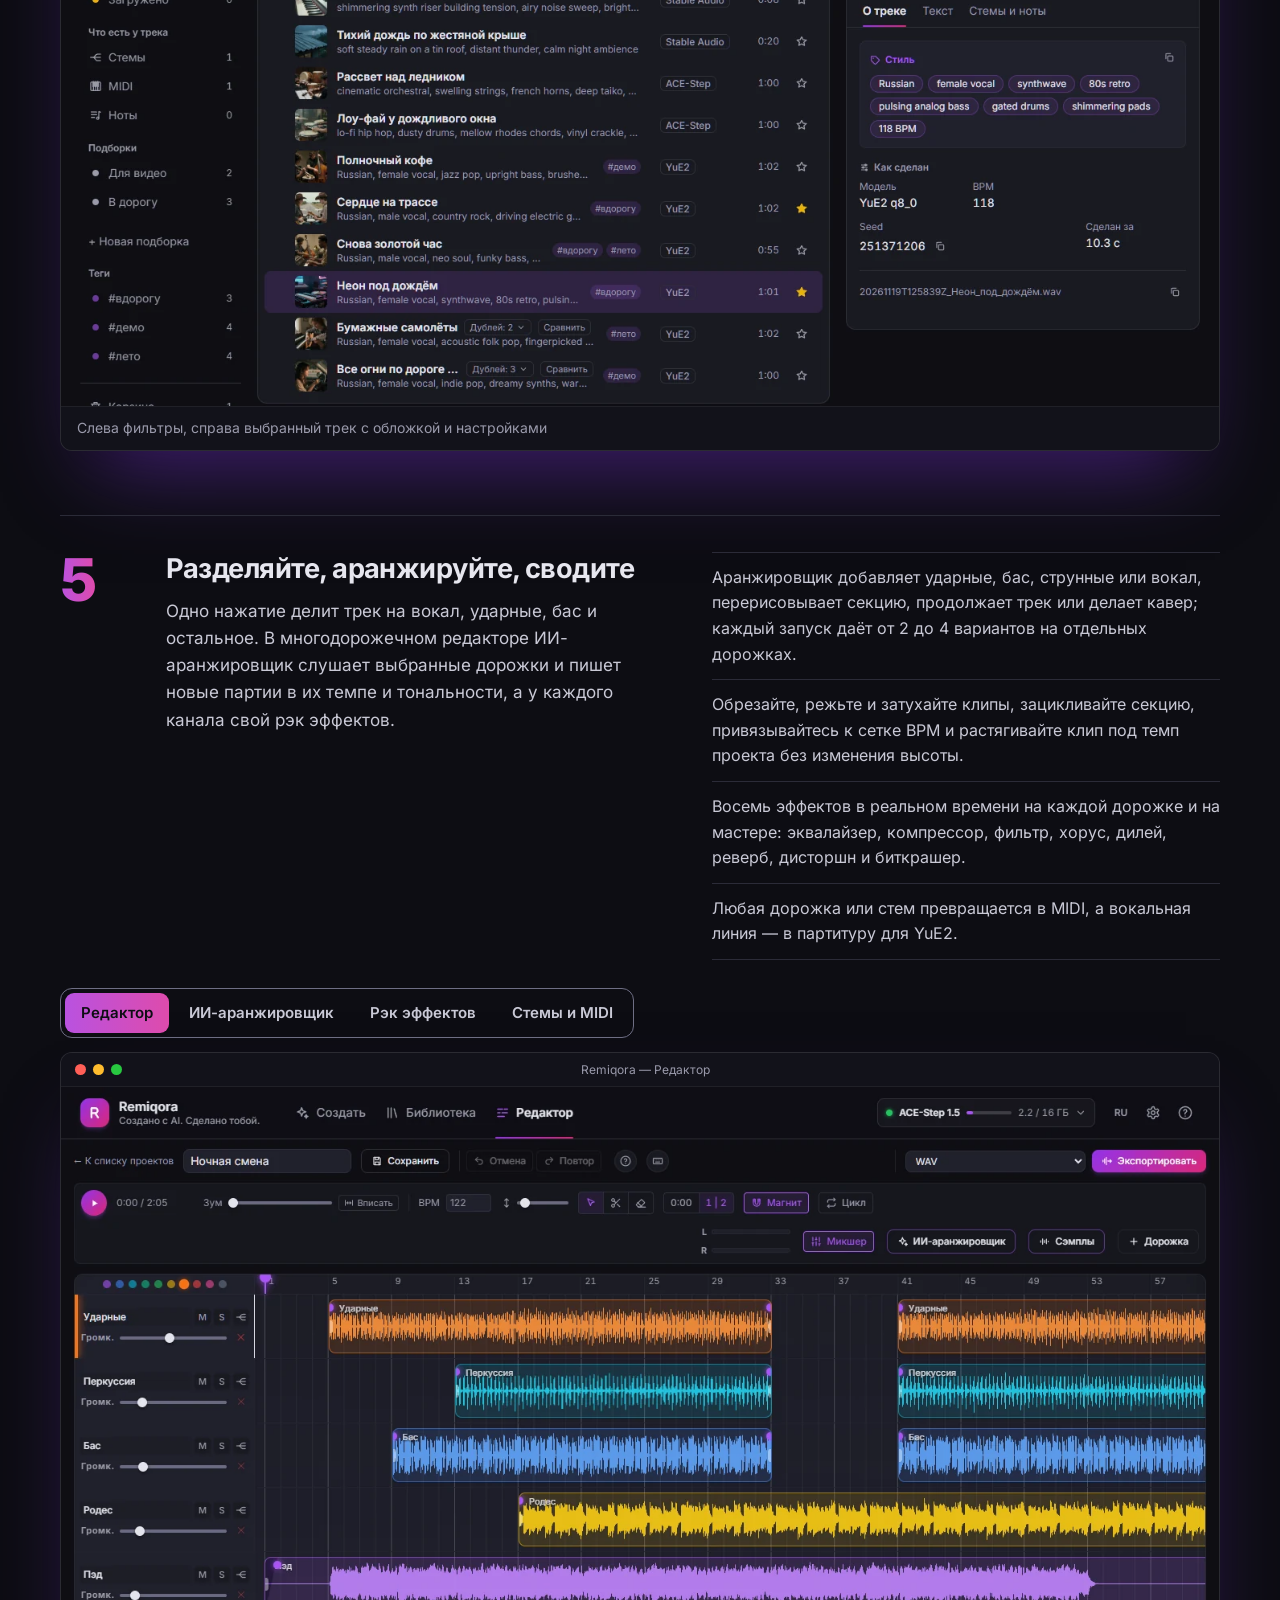
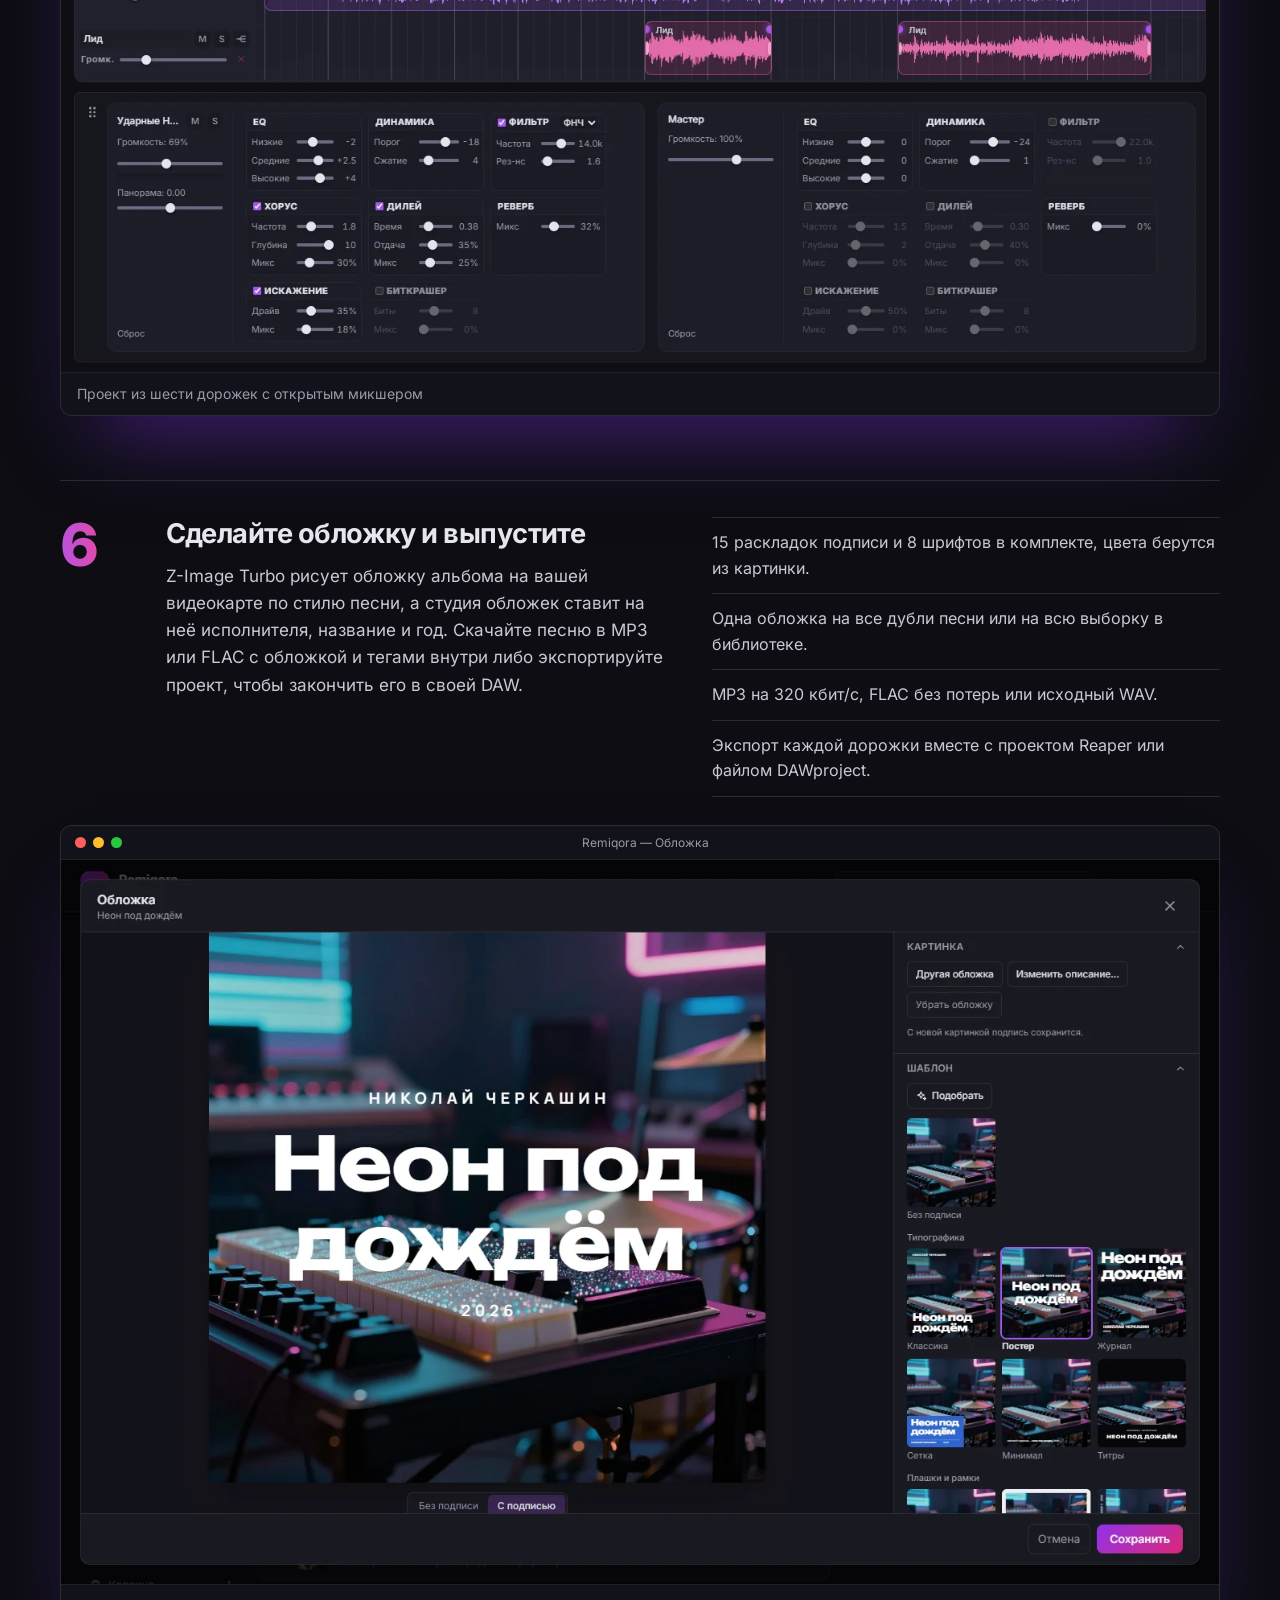
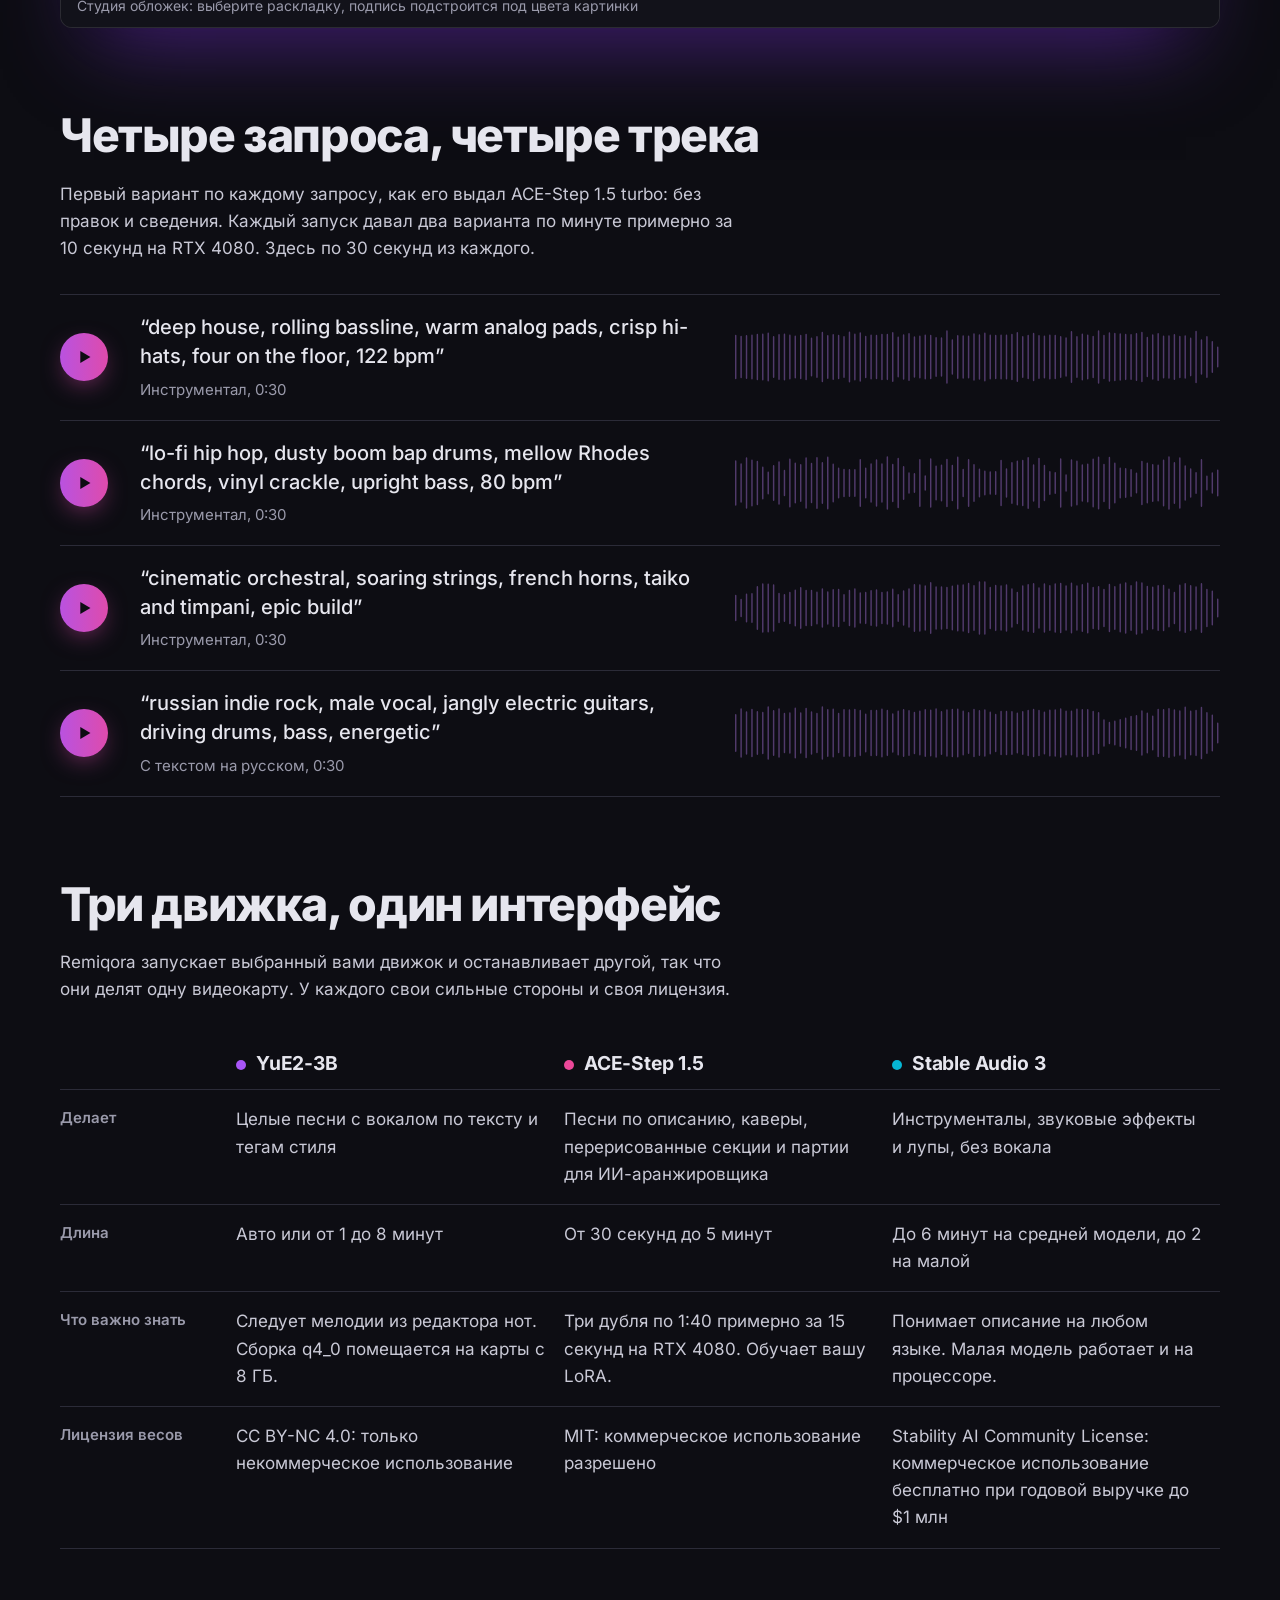
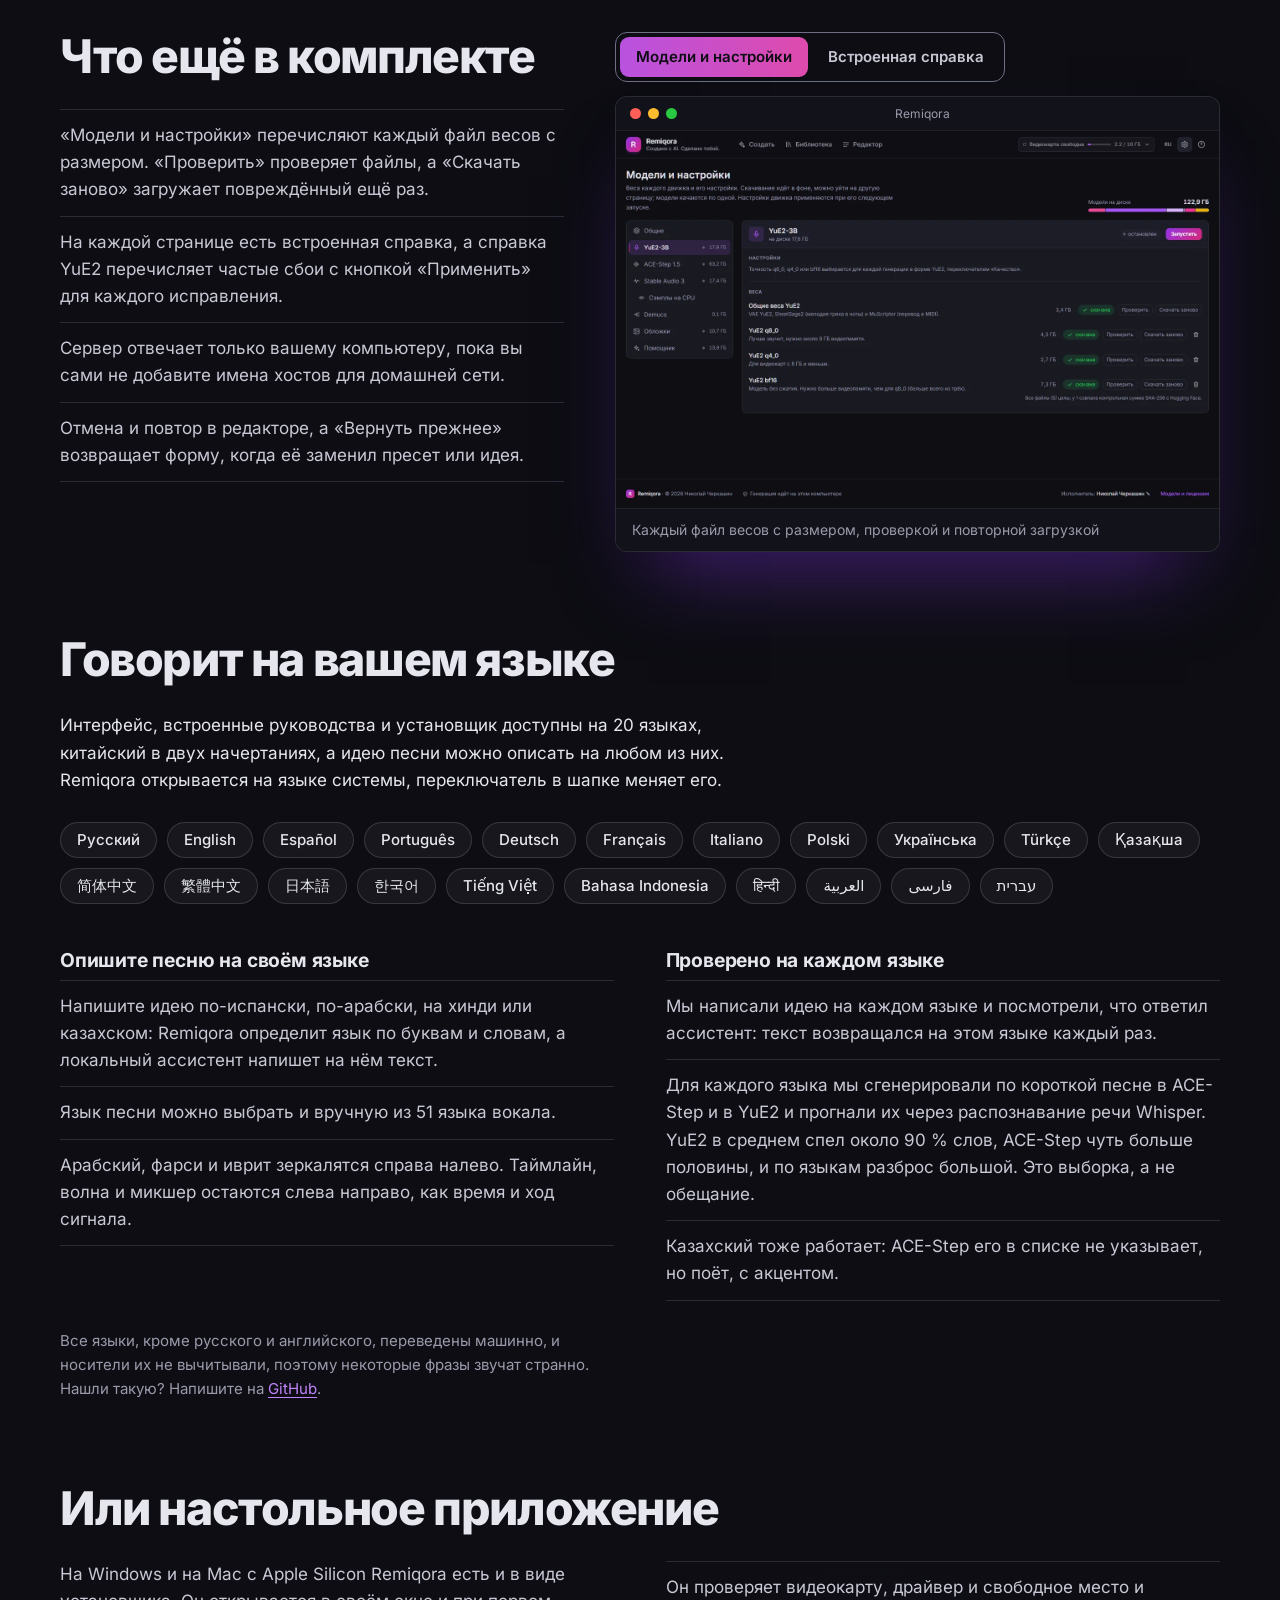
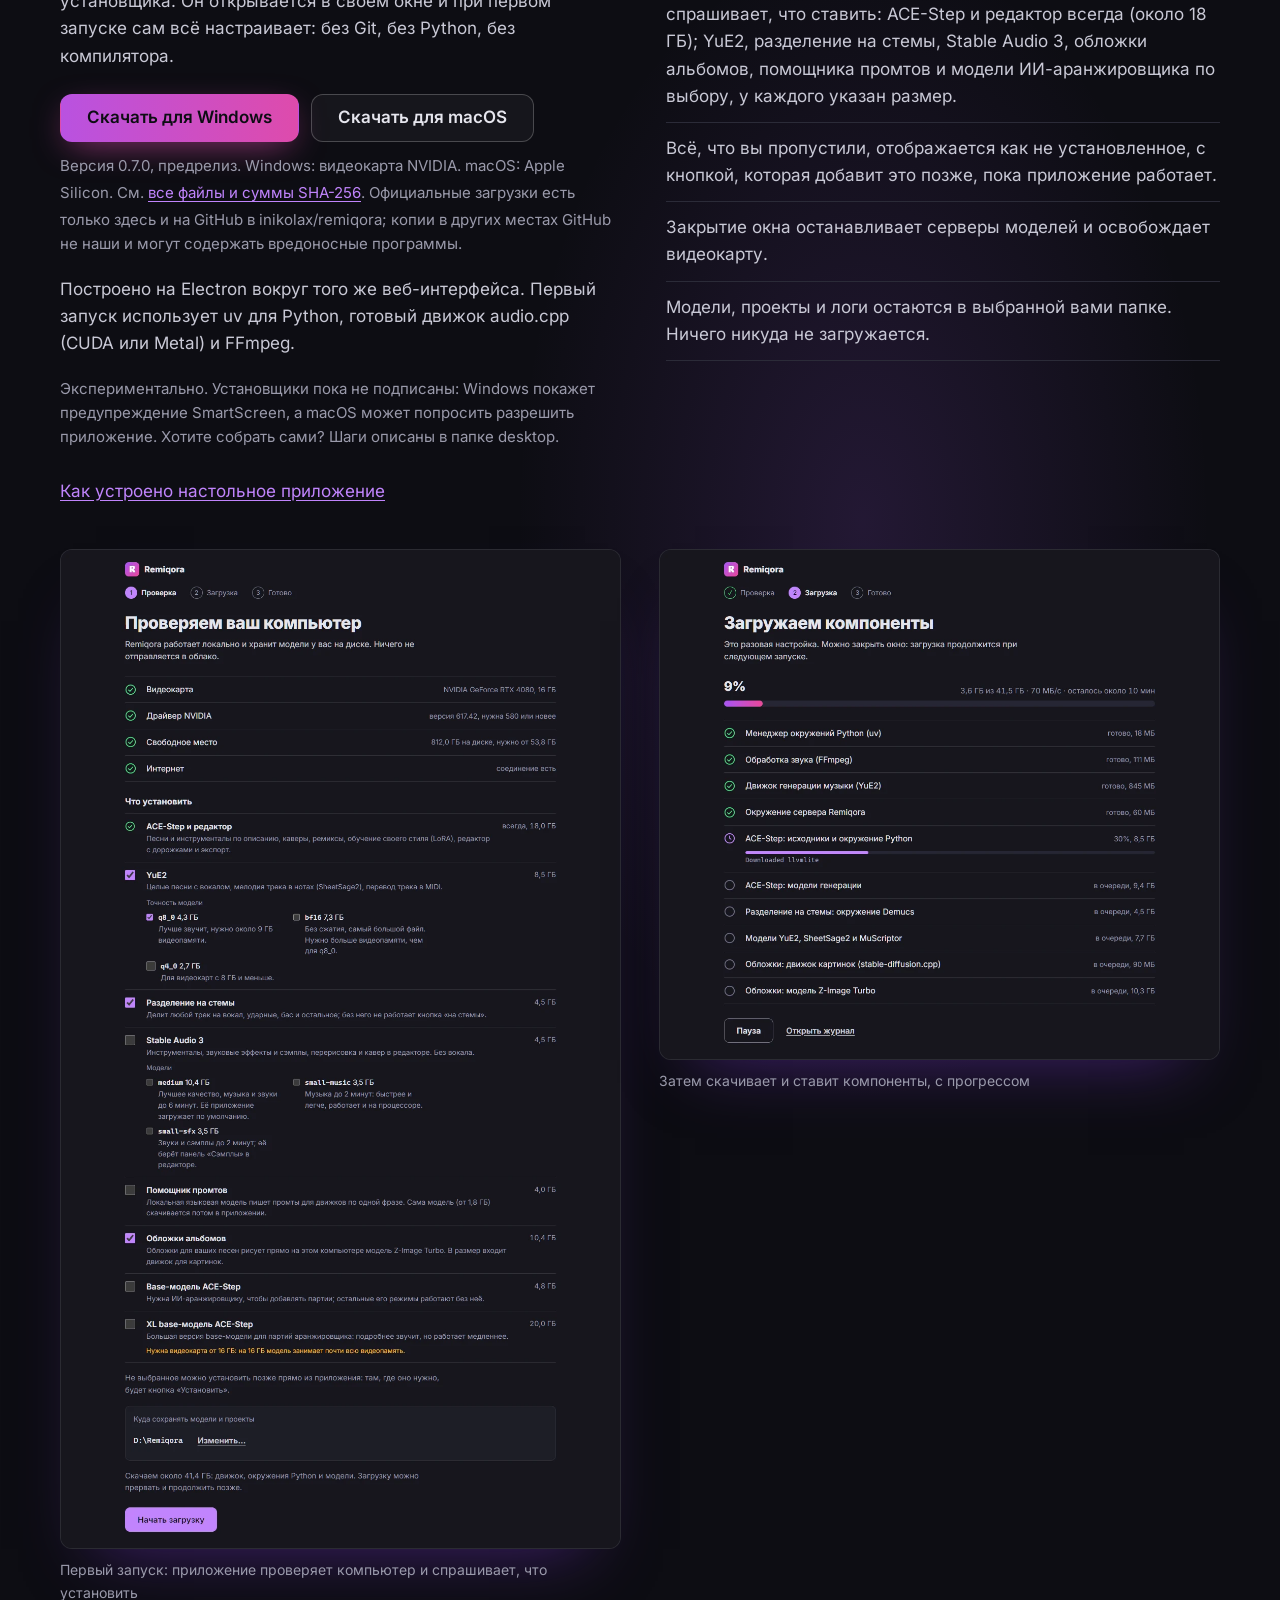
==== commit 236af856: "Landing for 0.7: section navigation, the video on the page, a six-step tour with every screen, the e" ====
--- a/ru/index.html
+++ b/ru/index.html
@@ -4,7 +4,7 @@
 <meta charset="utf-8">
 <meta name="viewport" content="width=device-width, initial-scale=1">
 <title>Remiqora: локальный ИИ-генератор музыки со стемами и DAW</title>
-<meta name="description" content="Студия ИИ-музыки с открытым кодом на вашей видеокарте: песни из одной фразы в ACE-Step, YuE2 и Stable Audio 3, стемы, ИИ-аранжировщик и многодорожечный редактор.">
+<meta name="description" content="Бесплатная студия музыки на ИИ на вашей видеокарте: песни из одной фразы, редактор нот, стемы, ИИ-аранжировщик, обложки альбомов и многодорожечный редактор.">
 <meta name="color-scheme" content="dark">
 <meta name="theme-color" content="#0d0d13">
 <meta name="author" content="Nikolay Cherkashin">
@@ -16,7 +16,7 @@
 <meta property="og:type" content="website">
 <meta property="og:site_name" content="Remiqora">
 <meta property="og:title" content="Remiqora: локальный ИИ-генератор музыки со стемами и DAW">
-<meta property="og:description" content="Студия ИИ-музыки с открытым кодом на вашей видеокарте: песни из одной фразы в ACE-Step, YuE2 и Stable Audio 3, стемы, ИИ-аранжировщик и многодорожечный редактор.">
+<meta property="og:description" content="Бесплатная студия музыки на ИИ на вашей видеокарте: песни из одной фразы, редактор нот, стемы, ИИ-аранжировщик, обложки альбомов и многодорожечный редактор.">
 <meta property="og:image" content="https://remiqora.com/social-preview.png">
 <meta property="og:image:type" content="image/png">
 <meta property="og:image:width" content="1280">
@@ -27,12 +27,12 @@
 <meta property="og:locale:alternate" content="en_US">
 <meta name="twitter:card" content="summary_large_image">
 <meta name="twitter:title" content="Remiqora: локальный ИИ-генератор музыки со стемами и DAW">
-<meta name="twitter:description" content="Студия ИИ-музыки с открытым кодом на вашей видеокарте: песни из одной фразы в ACE-Step, YuE2 и Stable Audio 3, стемы, ИИ-аранжировщик и многодорожечный редактор.">
+<meta name="twitter:description" content="Бесплатная студия музыки на ИИ на вашей видеокарте: песни из одной фразы, редактор нот, стемы, ИИ-аранжировщик, обложки альбомов и многодорожечный редактор.">
 <meta name="twitter:image" content="https://remiqora.com/social-preview.png">
 <meta name="twitter:image:alt" content="Remiqora: заголовок «Создано с AI. Сделано тобой.» рядом с многодорожечным редактором с ИИ-аранжировщиком, рэком эффектов и панелью стемов.">
 <link rel="icon" href="../assets/favicon.svg" type="image/svg+xml">
-<link rel="preload" href="../screenshots/14-ai-arranger.webp" as="image" type="image/webp" fetchpriority="high">
-<script type="application/ld+json">{"@context":"https://schema.org","@graph":[{"@type":"WebSite","@id":"https://remiqora.com/#website","url":"https://remiqora.com/","name":"Remiqora","inLanguage":["en","ru"],"publisher":{"@id":"https://remiqora.com/#author"}},{"@type":"WebPage","@id":"https://remiqora.com/ru/#webpage","url":"https://remiqora.com/ru/","name":"Remiqora: локальный ИИ-генератор музыки со стемами и DAW","description":"Студия ИИ-музыки с открытым кодом на вашей видеокарте: песни из одной фразы в ACE-Step, YuE2 и Stable Audio 3, стемы, ИИ-аранжировщик и многодорожечный редактор.","inLanguage":"ru","isPartOf":{"@id":"https://remiqora.com/#website"},"about":{"@id":"https://remiqora.com/#app"},"author":{"@id":"https://remiqora.com/#author"},"primaryImageOfPage":{"@type":"ImageObject","url":"https://remiqora.com/social-preview.png","width":1280,"height":640}},{"@type":"SoftwareApplication","@id":"https://remiqora.com/#app","name":"Remiqora","url":"https://remiqora.com/","description":"Студия ИИ-музыки с открытым кодом на вашей видеокарте: песни из одной фразы в ACE-Step, YuE2 и Stable Audio 3, стемы, ИИ-аранжировщик и многодорожечный редактор.","inLanguage":"ru","applicationCategory":"MultimediaApplication","applicationSubCategory":"Music production","operatingSystem":"Windows, macOS, Linux","softwareRequirements":"Windows or Linux with an NVIDIA CUDA GPU, or macOS on Apple Silicon","featureList":["Генерация музыки по тексту в ACE-Step 1.5, YuE2-3B и Stable Audio 3","Из идеи: локальная языковая модель пишет промт по одной фразе","Инструменталы, звуковые эффекты и сэмплы в Stable Audio 3","Разделение на стемы в Demucs","Извлечение мелодии и перевод аудио в MIDI","Многодорожечный редактор в браузере с рэком эффектов на каждом канале","ИИ-аранжировщик, который добавляет в трек барабаны, бас, струнные и другие партии","Обучение LoRA для ACE-Step","Экспорт в WAV и MP3 или стемами с проектом Reaper или DAWproject","Интерфейс на 20 языках и «Из идеи» на любом из них"],"softwareVersion":"0.7.0","downloadUrl":"https://github.com/inikolax/remiqora/releases/tag/v0.7.0","memoryRequirements":"NVIDIA GPU with 8 GB of video memory or more (16 GB tested), or Apple Silicon (24 GB tested)","storageRequirements":"18 GB to 80 GB, depending on the models chosen at install","video":{"@id":"https://remiqora.com/#demo"},"image":"https://remiqora.com/social-preview.png","screenshot":["https://remiqora.com/../screenshots/14-ai-arranger.png","https://remiqora.com/../screenshots/08-editor-with-clip.png","https://remiqora.com/../screenshots/05-stems-panel.png","https://remiqora.com/../screenshots/10-editor-effects.png","https://remiqora.com/../screenshots/02-ace-step.png"],"isAccessibleForFree":true,"offers":{"@type":"Offer","price":"0","priceCurrency":"USD"},"license":"https://github.com/inikolax/remiqora/blob/master/LICENSE","author":{"@id":"https://remiqora.com/#author"},"sameAs":["https://github.com/inikolax/remiqora"]},{"@type":"VideoObject","@id":"https://remiqora.com/#demo","name":"Remiqora: a local AI music studio (ACE-Step + YuE2, stems, MIDI, built-in DAW)","description":"Студия ИИ-музыки с открытым кодом на вашей видеокарте: песни из одной фразы в ACE-Step, YuE2 и Stable Audio 3, стемы, ИИ-аранжировщик и многодорожечный редактор.","thumbnailUrl":"https://i.ytimg.com/vi/uV-fbgu4Nf8/hqdefault.jpg","uploadDate":"2026-09-21T01:46:08-07:00","duration":"PT1M5S","contentUrl":"https://www.youtube.com/watch?v=uV-fbgu4Nf8","embedUrl":"https://www.youtube.com/embed/uV-fbgu4Nf8"},{"@type":"FAQPage","@id":"https://remiqora.com/ru/#faq","inLanguage":"ru","isPartOf":{"@id":"https://remiqora.com/ru/#webpage"},"mainEntity":[{"@type":"Question","name":"Remiqora бесплатная?","acceptedAnswer":{"@type":"Answer","text":"Да. Это открытый код под лицензией MIT: без аккаунта, без подписки и без ограничений на число треков. Всё работает на вашем компьютере, так что платите вы только за электричество."}},{"@type":"Question","name":"Работает ли без интернета?","acceptedAnswer":{"@type":"Answer","text":"После разовой загрузки моделей — да: генерация, разделение на стемы, ИИ-аранжировщик и редактор работают на вашем компьютере без сети. Своей телеметрии в Remiqora нет, запросы и треки никуда не отправляются."}},{"@type":"Question","name":"Какое нужно железо?","acceptedAnswer":{"@type":"Answer","text":"Windows или Linux с видеокартой NVIDIA либо Mac на Apple Silicon. Проверено на RTX 4080 с 16 ГБ и на Mac с M5 и 24 ГБ. Для карт с 8 ГБ у YuE2 есть сборка q4_0, сборке q8_0 нужно около 9 ГБ, а необязательной модели XL base — 16 ГБ. Места на диске нужно 18 ГБ только под ACE-Step и до 80 ГБ под всё вместе со Stable Audio 3 и помощником промтов."}},{"@type":"Question","name":"Можно ли использовать музыку в коммерческих целях?","acceptedAnswer":{"@type":"Answer","text":"Зависит от модели, которая сделала трек. ACE-Step 1.5 под лицензией MIT, и его авторы разрешают коммерческое использование. Веса YuE2-3B распространяются под CC BY-NC 4.0, поэтому треки из YuE2 — только для некоммерческого использования. Веса Stable Audio 3 распространяются под Stability AI Community License: коммерческое использование, в том числе сгенерированного звука, бесплатно для людей и компаний с годовой выручкой меньше $1 млн после бесплатной регистрации в Stability AI; при большей выручке нужна лицензия от Stability AI. Перед публикацией сверьтесь с актуальной лицензией модели; авторы ACE-Step также предупреждают о риске случайного нарушения авторских прав."}},{"@type":"Question","name":"Чем это отличается от Suno или Udio?","acceptedAnswer":{"@type":"Answer","text":"Suno и Udio — облачные сервисы со своими моделями. Remiqora запускает открытые модели на вашем компьютере: без кредитов, без очереди, ничего не загружается на сервер. Вместо одного готового файла вы получаете стемы, многодорожечный редактор и ИИ-аранжировщика, поэтому песню можно собирать по партиям и доводить в своей DAW. В некоторых жанрах облачные сервисы пока звучат более отполированно."}},{"@type":"Question","name":"Работает ли на Mac и Linux?","acceptedAnswer":{"@type":"Answer","text":"Для Mac на Apple Silicon есть установщик; Mac на Intel не поддерживаются. На Linux с видеокартой NVIDIA Remiqora запускается из исходников скриптами установки, отдельного установщика пока нет."}}]},{"@type":"Person","@id":"https://remiqora.com/#author","name":"Nikolay Cherkashin","url":"https://github.com/inikolax","sameAs":["https://github.com/inikolax"],"jobTitle":"Developer of Remiqora"}]}</script>
+<link rel="preload" href="../screenshots/17-notes.webp" as="image" type="image/webp" fetchpriority="high">
+<script type="application/ld+json">{"@context":"https://schema.org","@graph":[{"@type":"WebSite","@id":"https://remiqora.com/#website","url":"https://remiqora.com/","name":"Remiqora","inLanguage":["en","ru"],"publisher":{"@id":"https://remiqora.com/#author"}},{"@type":"WebPage","@id":"https://remiqora.com/ru/#webpage","url":"https://remiqora.com/ru/","name":"Remiqora: локальный ИИ-генератор музыки со стемами и DAW","description":"Бесплатная студия музыки на ИИ на вашей видеокарте: песни из одной фразы, редактор нот, стемы, ИИ-аранжировщик, обложки альбомов и многодорожечный редактор.","inLanguage":"ru","isPartOf":{"@id":"https://remiqora.com/#website"},"about":{"@id":"https://remiqora.com/#app"},"author":{"@id":"https://remiqora.com/#author"},"primaryImageOfPage":{"@type":"ImageObject","url":"https://remiqora.com/social-preview.png","width":1280,"height":640}},{"@type":"SoftwareApplication","@id":"https://remiqora.com/#app","name":"Remiqora","url":"https://remiqora.com/","description":"Бесплатная студия музыки на ИИ на вашей видеокарте: песни из одной фразы, редактор нот, стемы, ИИ-аранжировщик, обложки альбомов и многодорожечный редактор.","inLanguage":"ru","applicationCategory":"MultimediaApplication","applicationSubCategory":"Music production","operatingSystem":"Windows, macOS, Linux","softwareRequirements":"Windows or Linux with an NVIDIA CUDA GPU, or macOS on Apple Silicon","featureList":["Генерация музыки по тексту через YuE2-3B, ACE-Step 1.5 и Stable Audio 3","Из идеи: локальная языковая модель пишет промт по одной фразе","Редактор нот для мелодии YuE2: пианоролл, нотный стан, импорт MIDI","Библиотека с поиском, фильтрами, коллекциями, тегами и корзиной","Обложки альбомов, которые локально рисует Z-Image Turbo, со студией подписи","Разделение на стемы через Demucs","Извлечение мелодии и перевод аудио в MIDI","Многодорожечный редактор в браузере с рэком эффектов на каждом канале","ИИ-аранжировщик, который добавляет к треку ударные, бас, струнные и другие партии","Обучение LoRA для ACE-Step","Скачивание в MP3 или FLAC с обложкой и тегами, либо стемы с проектом Reaper или DAWproject"],"softwareVersion":"0.7.0","downloadUrl":"https://github.com/inikolax/remiqora/releases/tag/v0.7.0","memoryRequirements":"NVIDIA GPU with 8 GB of video memory or more (16 GB tested), or Apple Silicon (24 GB tested)","storageRequirements":"18 GB to 80 GB, depending on the models chosen at install","video":{"@id":"https://remiqora.com/#demo"},"image":"https://remiqora.com/social-preview.png","screenshot":["https://remiqora.com/../screenshots/17-notes.png","https://remiqora.com/../screenshots/19-library.png","https://remiqora.com/../screenshots/20-cover-studio.png","https://remiqora.com/../screenshots/14-ai-arranger.png","https://remiqora.com/../screenshots/08-editor-with-clip.png","https://remiqora.com/../screenshots/02-ace-step.png"],"isAccessibleForFree":true,"offers":{"@type":"Offer","price":"0","priceCurrency":"USD"},"license":"https://github.com/inikolax/remiqora/blob/master/LICENSE","author":{"@id":"https://remiqora.com/#author"},"sameAs":["https://github.com/inikolax/remiqora"]},{"@type":"VideoObject","@id":"https://remiqora.com/#demo","name":"Что нового в Remiqora 0.7","inLanguage":"ru","description":"Обзор всего нового: главная страница, одна страница «Создать» для трёх движков, редактор нот, библиотека и обложки альбомов. Выберите главу, чтобы начать с неё.","thumbnailUrl":"https://remiqora.com/media/whats-new-0.7-ru.webp","uploadDate":"2026-11-23T05:30:00+00:00","duration":"PT7M13S","contentUrl":"https://youtu.be/7R4wrPZmSxc","embedUrl":"https://www.youtube-nocookie.com/embed/7R4wrPZmSxc"},{"@type":"FAQPage","@id":"https://remiqora.com/ru/#faq","inLanguage":"ru","isPartOf":{"@id":"https://remiqora.com/ru/#webpage"},"mainEntity":[{"@type":"Question","name":"Remiqora бесплатная?","acceptedAnswer":{"@type":"Answer","text":"Да. Это открытый код под лицензией MIT: без аккаунта, без подписки и без ограничений на число треков. Всё работает на вашем компьютере, так что платите вы только за электричество."}},{"@type":"Question","name":"Работает ли без интернета?","acceptedAnswer":{"@type":"Answer","text":"После разовой загрузки моделей — да: генерация, разделение на стемы, ИИ-аранжировщик и редактор работают на вашем компьютере без сети. Своей телеметрии в Remiqora нет, запросы и треки никуда не отправляются."}},{"@type":"Question","name":"Какое нужно железо?","acceptedAnswer":{"@type":"Answer","text":"Windows или Linux с видеокартой NVIDIA либо Mac на Apple Silicon. Проверено на RTX 4080 с 16 ГБ и на Mac с M5 и 24 ГБ. Для карт с 8 ГБ у YuE2 есть сборка q4_0, сборке q8_0 нужно около 9 ГБ, а необязательной модели XL base — 16 ГБ. Места на диске нужно 18 ГБ только под ACE-Step и до 80 ГБ под всё вместе со Stable Audio 3 и помощником промтов."}},{"@type":"Question","name":"Можно ли использовать музыку в коммерческих целях?","acceptedAnswer":{"@type":"Answer","text":"Зависит от модели, которая сделала трек. ACE-Step 1.5 под лицензией MIT, и его авторы разрешают коммерческое использование. Веса YuE2-3B распространяются под CC BY-NC 4.0, поэтому треки из YuE2 — только для некоммерческого использования. Веса Stable Audio 3 распространяются под Stability AI Community License: коммерческое использование, в том числе сгенерированного звука, бесплатно для людей и компаний с годовой выручкой меньше $1 млн после бесплатной регистрации в Stability AI; при большей выручке нужна лицензия от Stability AI. Перед публикацией сверьтесь с актуальной лицензией модели; авторы ACE-Step также предупреждают о риске случайного нарушения авторских прав."}},{"@type":"Question","name":"Чем это отличается от Suno или Udio?","acceptedAnswer":{"@type":"Answer","text":"Suno и Udio — облачные сервисы со своими моделями. Remiqora запускает открытые модели на вашем компьютере: без кредитов, без очереди, ничего не загружается на сервер. Вместо одного готового файла вы получаете стемы, многодорожечный редактор и ИИ-аранжировщика, поэтому песню можно собирать по партиям и доводить в своей DAW. В некоторых жанрах облачные сервисы пока звучат более отполированно."}},{"@type":"Question","name":"Работает ли на Mac и Linux?","acceptedAnswer":{"@type":"Answer","text":"Для Mac на Apple Silicon есть установщик; Mac на Intel не поддерживаются. На Linux с видеокартой NVIDIA Remiqora запускается из исходников скриптами установки, отдельного установщика пока нет."}}]},{"@type":"Person","@id":"https://remiqora.com/#author","name":"Nikolay Cherkashin","url":"https://github.com/inikolax","sameAs":["https://github.com/inikolax"],"jobTitle":"Developer of Remiqora"}]}</script>
 <link rel="preload" href="../assets/fonts/inter-latin.woff2" as="font" type="font/woff2" crossorigin>
 <link rel="preload" href="../assets/fonts/inter-cyrillic.woff2" as="font" type="font/woff2" crossorigin>
 <link rel="stylesheet" href="../assets/site.css">
@@ -41,23 +41,42 @@
 <a class="skip" href="#main">К содержимому</a>
 <header class="top wrap">
   <a class="brand" href="../" aria-label="Remiqora"><img src="../assets/favicon.svg" width="30" height="30" alt=""><span>Remiqora</span></a>
-  <nav aria-label="Основная"><a href="#listen">Послушать</a><a href="#how">Как это работает</a><a href="#editor">Редактор</a><a href="#languages">Языки</a><a href="#desktop">Скачать</a><a href="#limits">Что учесть</a><a href="#install">Установка</a><a href="https://github.com/inikolax/remiqora">GitHub</a><a class="product" href="video/">Remiqora Video</a><a class="lang" href="../" hreflang="en" lang="en">English</a></nav>
+  <nav aria-label="Сайт"><a href="https://github.com/inikolax/remiqora">GitHub</a><a class="product" href="video/">Remiqora Video</a><a class="lang" href="../" hreflang="en" lang="en">English</a><a class="btn btn--primary btn--sm" href="#desktop">Скачать</a></nav>
 </header>
+<nav class="map" id="map" aria-label="Разделы страницы"><div class="wrap"><ol role="list"><li style="--c:var(--vocals)"><a href="#watch">Видео</a></li><li style="--c:var(--drums)"><a href="#listen">Послушать</a></li><li style="--c:var(--bass)"><a href="#tour">Идея</a></li><li style="--c:var(--other)"><a href="#create">Создать</a></li><li style="--c:var(--keys)"><a href="#notes">Ноты</a></li><li style="--c:var(--vocals)"><a href="#library">Библиотека</a></li><li style="--c:var(--drums)"><a href="#editor">Редактор</a></li><li style="--c:var(--bass)"><a href="#release">Обложка</a></li><li style="--c:var(--other)"><a href="#engines">Движки</a></li><li style="--c:var(--keys)"><a href="#languages">Языки</a></li><li style="--c:var(--vocals)"><a href="#desktop">Скачать</a></li><li style="--c:var(--drums)"><a href="#install">Установка</a></li><li style="--c:var(--bass)"><a href="#faq">Вопросы</a></li></ol></div></nav>
 <main id="main">
   <section class="hero">
     <div class="wrap">
-      <ul class="pills" role="list"><li class="pill"><span class="dot dot--ok" aria-hidden="true"></span>Открытый код · Работает локально</li><li class="pill"><span class="dot dot--pink" aria-hidden="true"></span>Новое: Из идеи · Stable Audio 3</li><li class="pill"><span class="dot dot--ok" aria-hidden="true"></span>Windows · NVIDIA CUDA</li><li class="pill"><span class="dot" aria-hidden="true"></span>macOS · Apple Silicon</li></ul>
+      <ul class="pills" role="list"><li class="pill"><span class="dot dot--ok" aria-hidden="true"></span>Открытый код, всё работает локально</li><li class="pill"><span class="dot dot--pink" aria-hidden="true"></span>Новое в 0.7: ноты, библиотека, обложки</li><li class="pill"><span class="dot" aria-hidden="true"></span>Windows, macOS, Linux</li></ul>
       <div class="hero__grid">
       <div class="hero__copy">
         <h1><span class="visually-hidden">Remiqora. </span>Создано с <span class="grad">AI</span>.<br>Сделано тобой.</h1>
-        <p class="lead">Remiqora — локальная музыкальная студия. <span class="nb">ACE-Step</span> 1.5, YuE2-3B и Stable Audio 3 генерируют трек по вашему промту или по одной фразе, Demucs делит его на стемы, ИИ-аранжировщик дописывает подходящие партии, а многодорожечный редактор в браузере сводит результат. Всё работает на вашем компьютере.</p>
-        <p class="actions"><a class="btn btn--primary" href="https://github.com/inikolax/remiqora">Открыть на GitHub</a><a class="btn" href="https://www.youtube.com/watch?v=uV-fbgu4Nf8">Смотреть демо</a></p>
-        <ol class="flow" aria-label="От идеи до готового микса"><li>Из идеи</li><li>Генерация</li><li>Стемы</li><li>Аранжировка</li><li>Сведение</li></ol>
-      </div>
-      <div class="hero__art"><figure class="card card--daw"><figcaption class="pill"><span class="dot dot--pink" aria-hidden="true"></span>ИИ-аранжировщик в DAW</figcaption><div class="win"><div class="win__bar" aria-hidden="true"><i></i><i></i><i></i><span>Remiqora — Редактор</span></div><div class="win__body crop" style="aspect-ratio:1085/470"><img src="../screenshots/14-ai-arranger.webp" width="1440" height="1100" alt="Редактор с семью дорожками и панелью ИИ-аранжировщика: «Добавить партию», выбран инструмент «Гитара», описание партии, дорожки, которые слышит модель, и тональность ре дорийский" fetchpriority="high" style="width:132.7189%;left:-31.7972%;top:-29.7872%"></div></div></figure><figure class="card card--rack"><figcaption class="pill"><span class="dot dot--pink" aria-hidden="true"></span>Рэк эффектов</figcaption><div class="win"><div class="win__bar" aria-hidden="true"><i></i><i></i><i></i><span>Remiqora — Канал</span></div><div class="win__body"><img class="plain" src="../screenshots/10-editor-effects.webp" width="1338" height="620" alt="Рэк эффектов канала барабанов: эквалайзер, динамика, фильтр, хорус, дилей, реверб и искажение включены"></div></div></figure><figure class="card card--stems"><figcaption class="pill"><span class="dot dot--pink" aria-hidden="true"></span>Разделение на стемы</figcaption><div class="win"><div class="win__bar" aria-hidden="true"><i></i><i></i><i></i><span>Remiqora — Стемы</span></div><div class="win__body crop" style="aspect-ratio:728/648"><img src="../screenshots/05-stems-panel.webp" width="728" height="838" alt="Панель стемов: вокал, барабаны, бас и остальное, кнопки «Пересоздать», «Открыть в редакторе» и «Удалить»" loading="lazy" style="width:100.0000%;left:0.0000%;top:0.0000%"></div></div></figure></div>
+        <p class="lead">Remiqora — бесплатная студия музыки, которая работает на вашем компьютере. Превратите одну фразу в песню, задайте мелодию нотами, разделите трек на стемы, дайте ИИ-аранжировщику добавить подходящие партии, сделайте обложку и сведите всё в многодорожечном редакторе. Без аккаунта, без кредитов, ничего не загружается в сеть.</p>
+        <p class="actions"><a class="btn btn--primary" href="https://github.com/inikolax/remiqora/releases/download/v0.7.0/Remiqora-Setup-0.7.0.exe">Скачать для Windows</a><a class="btn" href="https://github.com/inikolax/remiqora/releases/download/v0.7.0/Remiqora-0.7.0-arm64.dmg">Скачать для macOS</a></p>
+        <p class="hero__ver">Версия 0.7.0, бесплатно, лицензия MIT. Для Windows нужна видеокарта NVIDIA, для macOS — Mac на Apple Silicon. <a href="https://github.com/inikolax/remiqora">Linux и исходный код — на GitHub</a>.</p>
+      </div>
+      <div class="hero__art"><figure class="card card--daw"><figcaption class="pill"><span class="dot dot--pink" aria-hidden="true"></span>Ноты для YuE2</figcaption><div class="win"><div class="win__bar" aria-hidden="true"><i></i><i></i><i></i><span>Remiqora — Ноты</span></div><div class="win__body crop" style="aspect-ratio:1180/560"><img src="../screenshots/17-notes.webp" width="1440" height="900" alt="Редактор нот: вокальная мелодия в пианоролле, над ней аккорды, справа строка текста секции" fetchpriority="high" style="width:122.0339%;left:0.0000%;top:-9.2857%"></div></div></figure><figure class="card card--rack"><figcaption class="pill"><span class="dot dot--pink" aria-hidden="true"></span>Библиотека</figcaption><div class="win"><div class="win__bar" aria-hidden="true"><i></i><i></i><i></i><span>Remiqora — Библиотека</span></div><div class="win__body crop" style="aspect-ratio:700/520"><img src="../screenshots/19-library.webp" width="1440" height="900" alt="Библиотека: список треков с обложками, тегами и движком, на котором сделан каждый" style="width:205.7143%;left:-35.7143%;top:-45.3846%"></div></div></figure><figure class="card card--stems"><figcaption class="pill"><span class="dot dot--pink" aria-hidden="true"></span>Обложки альбомов</figcaption><div class="win"><div class="win__bar" aria-hidden="true"><i></i><i></i><i></i><span>Remiqora — Обложка</span></div><div class="win__body crop" style="aspect-ratio:700/520"><img src="../screenshots/20-cover-studio.webp" width="1440" height="900" alt="Студия обложек: картинка с барабанщиком в неоновом свете, на ней имя исполнителя, название Neon in the Rain и год" style="width:205.7143%;left:-26.4286%;top:-28.8462%"></div></div></figure></div>
       </div>
     </div>
     <svg class="hero__bars" viewBox="0 0 1200 100" preserveAspectRatio="none" aria-hidden="true" focusable="false"><defs><linearGradient id="bars" x1="0" x2="1"><stop offset="0" stop-color="#b952e0"/><stop offset="1" stop-color="#de4bac"/></linearGradient></defs><path d="M3.0 24.6V75.4M9.0 8.0V92.0M15.0 4.0V96.0M21.0 26.7V73.3M27.0 24.2V75.8M33.0 24.4V75.6M39.0 27.6V72.4M45.0 27.5V72.5M51.0 22.8V77.2M57.0 27.0V73.0M63.0 26.7V73.3M69.0 26.4V73.6M75.0 33.3V66.7M81.0 23.1V76.9M87.0 14.3V85.7M93.0 13.5V86.5M99.0 15.0V85.0M105.0 9.3V90.7M111.0 12.1V87.9M117.0 16.9V83.1M123.0 9.7V90.3M129.0 15.8V84.2M135.0 9.0V91.0M141.0 4.0V96.0M147.0 6.0V94.0M153.0 10.4V89.6M159.0 13.4V86.6M165.0 12.6V87.4M171.0 9.1V90.9M177.0 4.6V95.4M183.0 4.0V96.0M189.0 4.0V96.0M195.0 4.0V96.0M201.0 9.4V90.6M207.0 8.1V91.9M213.0 12.0V88.0M219.0 8.3V91.7M225.0 9.4V90.6M231.0 13.0V87.0M237.0 9.5V90.5M243.0 13.1V86.9M249.0 15.3V84.7M255.0 10.5V89.5M261.0 12.5V87.5M267.0 16.0V84.0M273.0 13.6V86.4M279.0 12.3V87.7M285.0 18.9V81.1M291.0 19.1V80.9M297.0 20.7V79.3M303.0 20.1V79.9M309.0 17.6V82.4M315.0 15.7V84.3M321.0 19.3V80.7M327.0 16.5V83.5M333.0 12.2V87.8M339.0 12.8V87.2M345.0 10.9V89.1M351.0 13.8V86.2M357.0 15.3V84.7M363.0 16.0V84.0M369.0 16.9V83.1M375.0 15.6V84.4M381.0 15.8V84.2M387.0 17.5V82.5M393.0 18.4V81.6M399.0 20.9V79.1M405.0 13.4V86.6M411.0 18.5V81.5M417.0 20.8V79.2M423.0 19.6V80.4M429.0 16.0V84.0M435.0 15.0V85.0M441.0 20.4V79.6M447.0 24.1V75.9M453.0 21.7V78.3M459.0 13.6V86.4M465.0 19.2V80.8M471.0 26.0V74.0M477.0 19.5V80.5M483.0 13.5V86.5M489.0 16.9V83.1M495.0 22.2V77.8M501.0 20.4V79.6M507.0 20.8V79.2M513.0 16.4V83.6M519.0 17.3V82.7M525.0 16.6V83.4M531.0 19.2V80.8M537.0 22.3V77.7M543.0 19.6V80.4M549.0 21.2V78.8M555.0 20.0V80.0M561.0 15.3V84.7M567.0 16.5V83.5M573.0 17.4V82.6M579.0 12.0V88.0M585.0 11.8V88.2M591.0 20.0V80.0M597.0 22.7V77.3M603.0 20.7V79.3M609.0 18.0V82.0M615.0 17.5V82.5M621.0 16.1V83.9M627.0 20.0V80.0M633.0 14.5V85.5M639.0 19.7V80.3M645.0 18.9V81.1M651.0 24.0V76.0M657.0 22.1V77.9M663.0 27.0V73.0M669.0 28.1V71.9M675.0 25.3V74.7M681.0 28.4V71.6M687.0 28.3V71.7M693.0 30.7V69.3M699.0 27.1V72.9M705.0 20.3V79.7M711.0 18.4V81.6M717.0 22.3V77.7M723.0 24.4V75.6M729.0 23.7V76.3M735.0 19.3V80.7M741.0 20.2V79.8M747.0 21.7V78.3M753.0 20.7V79.3M759.0 17.4V82.6M765.0 15.2V84.8M771.0 16.2V83.8M777.0 22.7V77.3M783.0 20.3V79.7M789.0 16.4V83.6M795.0 12.9V87.1M801.0 16.9V83.1M807.0 13.5V86.5M813.0 11.4V88.6M819.0 14.0V86.0M825.0 16.4V83.6M831.0 16.1V83.9M837.0 14.9V85.1M843.0 10.3V89.7M849.0 4.2V95.8M855.0 5.0V95.0M861.0 11.3V88.7M867.0 11.9V88.1M873.0 14.6V85.4M879.0 19.2V80.8M885.0 14.2V85.8M891.0 13.1V86.9M897.0 14.3V85.7M903.0 15.1V84.9M909.0 13.8V86.2M915.0 11.1V88.9M921.0 14.5V85.5M927.0 14.2V85.8M933.0 15.8V84.2M939.0 12.9V87.1M945.0 8.5V91.5M951.0 16.0V84.0M957.0 14.5V85.5M963.0 19.4V80.6M969.0 17.7V82.3M975.0 18.2V81.8M981.0 25.8V74.2M987.0 27.9V72.1M993.0 25.4V74.6M999.0 30.5V69.5M1005.0 36.3V63.7M1011.0 38.8V61.2M1017.0 21.6V78.4M1023.0 17.4V82.6M1029.0 21.3V78.7M1035.0 19.2V80.8M1041.0 17.9V82.1M1047.0 22.2V77.8M1053.0 22.5V77.5M1059.0 22.0V78.0M1065.0 18.7V81.3M1071.0 20.3V79.7M1077.0 24.6V75.4M1083.0 24.2V75.8M1089.0 20.6V79.4M1095.0 26.7V73.3M1101.0 21.9V78.1M1107.0 22.4V77.6M1113.0 24.0V76.0M1119.0 24.8V75.2M1125.0 22.3V77.7M1131.0 22.6V77.4M1137.0 19.6V80.4M1143.0 22.7V77.3M1149.0 24.1V75.9M1155.0 19.4V80.6M1161.0 12.4V87.6M1167.0 17.6V82.4M1173.0 18.6V81.4M1179.0 24.5V75.5M1185.0 26.0V74.0M1191.0 30.2V69.8M1197.0 38.9V61.1"/></svg>
+  </section>
+
+  <section id="watch" class="wrap section watch" aria-labelledby="watch-h">
+    <h2 id="watch-h">Версия 0.7 за семь минут</h2>
+    <p class="section__lead">Обзор всего нового: главная страница, одна страница «Создать» для трёх движков, редактор нот, библиотека и обложки альбомов. Выберите главу, чтобы начать с неё.</p>
+    <div class="watch__grid">
+      <div class="win watch__win">
+        <div class="win__bar" aria-hidden="true"><i></i><i></i><i></i><span>Что нового в Remiqora 0.7</span></div>
+        <div class="player" id="player" data-video="7R4wrPZmSxc" data-title="Что нового в Remiqora 0.7" data-lang="ru">
+          <a class="player__start" href="https://youtu.be/7R4wrPZmSxc" aria-label="Включить видео: Что нового в Remiqora 0.7"><img src="../media/whats-new-0.7-ru.webp" width="1280" height="720" alt="" loading="lazy"><span class="player__btn"><svg class="ico ico--play" viewBox="0 0 24 24" aria-hidden="true" focusable="false"><path d="M8 5.5v13l11-6.5z"/></svg></span></a>
+        </div>
+      </div>
+      <div class="chapters">
+        <h3 id="chapters-h">Главы</h3>
+        <ol role="list" aria-labelledby="chapters-h"><li><a class="chapter" href="https://youtu.be/7R4wrPZmSxc?t=0" data-t="0"><span class="chapter__t">0:00</span><span>Вступление</span></a></li><li><a class="chapter" href="https://youtu.be/7R4wrPZmSxc?t=17" data-t="17"><span class="chapter__t">0:17</span><span>Новая главная</span></a></li><li><a class="chapter" href="https://youtu.be/7R4wrPZmSxc?t=53" data-t="53"><span class="chapter__t">0:53</span><span>Одна страница «Создать»</span></a></li><li><a class="chapter" href="https://youtu.be/7R4wrPZmSxc?t=102" data-t="102"><span class="chapter__t">1:42</span><span>Форма YuE2</span></a></li><li><a class="chapter" href="https://youtu.be/7R4wrPZmSxc?t=147" data-t="147"><span class="chapter__t">2:27</span><span>Ноты для YuE2</span></a></li><li><a class="chapter" href="https://youtu.be/7R4wrPZmSxc?t=212" data-t="212"><span class="chapter__t">3:32</span><span>ACE-Step и Stable Audio</span></a></li><li><a class="chapter" href="https://youtu.be/7R4wrPZmSxc?t=251" data-t="251"><span class="chapter__t">4:11</span><span>Названия и дубли</span></a></li><li><a class="chapter" href="https://youtu.be/7R4wrPZmSxc?t=285" data-t="285"><span class="chapter__t">4:45</span><span>Библиотека</span></a></li><li><a class="chapter" href="https://youtu.be/7R4wrPZmSxc?t=336" data-t="336"><span class="chapter__t">5:36</span><span>Обложки альбомов</span></a></li><li><a class="chapter" href="https://youtu.be/7R4wrPZmSxc?t=386" data-t="386"><span class="chapter__t">6:26</span><span>Скачивание, языки, установщик</span></a></li><li><a class="chapter" href="https://youtu.be/7R4wrPZmSxc?t=418" data-t="418"><span class="chapter__t">6:58</span><span>Скачать</span></a></li></ol>
+      </div>
+    </div>
+    <p class="note">Видео воспроизводится с YouTube. Пока вы не нажмёте «воспроизвести», с YouTube ничего не загружается. <a href="https://youtu.be/7R4wrPZmSxc">Открыть на YouTube</a>.</p>
   </section>
 
   <section id="listen" class="wrap section session" aria-labelledby="session-h">
@@ -84,25 +103,33 @@
     <p class="note">Время указано для RTX 4080 с 16 ГБ. Текст песни написан для этого демо; на английской странице своя песня по тому же запросу.</p>
   </section>
 
+  <section id="tour" class="wrap section tour" aria-labelledby="tour-h">
+    <h2 id="tour-h">От одной фразы до готового релиза</h2>
+    <p class="section__lead">Шесть шагов, каждый — страница приложения. На снимках настоящий интерфейс: нажмите на снимок, чтобы открыть его в полный размер.</p>
+    <ol class="stages" role="list"><li class="stage" id="idea"><div class="stage__head"><div class="stage__text"><h3>Начните с одной фразы</h3><p>Главная спрашивает, что вы хотите сделать. Напишите, о чём песня, выберите «Песня с вокалом», «Инструментал» или «Звук» и движок. Языковая модель на вашем компьютере пишет теги стиля и текст; вы читаете их, правите что нужно и нажимаете «Сгенерировать».</p></div><ul class="plain stage__facts"><li>Идею можно написать на любом из 20 языков: текст вернётся на нём же.</li><li>«Ещё вариант» просит помощника написать другой промт.</li><li>Рядом лежат последние треки и проекты редактора, с обложками.</li></ul></div><div class="viewer"><div class="win"><div class="win__bar" aria-hidden="true"><i></i><i></i><i></i><span>Remiqora — Главная</span></div><div class="viewer__panel" id="v-idea-p0"><button type="button" class="zoom" data-zoom="../screenshots/01-idea.webp" data-w="1440" data-h="1344"><span class="crop" style="aspect-ratio:1440/1120"><img src="../screenshots/01-idea.webp" width="1440" height="1344" alt="Главная страница: вопрос «Какую музыку сделаем?», идея одной строкой, выбор «Песня с вокалом», «Инструментал» или «Звук», движок и промт, который написал помощник, с тегами стиля и текстом; справа последние треки" loading="lazy" style="width:100.0000%;left:0.0000%;top:0.0000%"></span><span class="visually-hidden"> Открыть в полный размер: Главная</span></button><p class="viewer__cap">Одна фраза слева стала тегами стиля и текстом для YuE2</p></div></div></div></li><li class="stage" id="create"><div class="stage__head"><div class="stage__text"><h3>Генерируйте тремя движками</h3><p>Одна страница «Создать» объединяет YuE2, <span class="nb">ACE-Step</span> и Stable Audio 3. Заполните форму, пока движок остановлен: одна кнопка запускает его, останавливает тот, что работал, и делает дубли, так что хватает одной видеокарты. Дубли стоят в очереди на сервере и переживают перезагрузку страницы.</p></div><ul class="plain stage__facts"><li>YuE2 пишет целые песни с вокалом, от 1 до 8 минут, в черновом, обычном или финальном качестве.</li><li><span class="nb">ACE-Step</span> делает песню за секунды, перепевает трек в другом стиле и обучает вашу LoRA.</li><li>Stable Audio 3 делает инструменталы, звуковые эффекты и лупы по описанию на любом языке.</li><li>Пресеты, черновики, которые переживают перезагрузку, и строка идеи над каждой формой.</li></ul></div><div class="viewer" data-tabs><div class="viewer__tabs" role="tablist" aria-label="Экраны этого шага"><button type="button" role="tab" id="v-create-t0" aria-controls="v-create-p0" aria-selected="true" tabindex="0">ACE-Step</button><button type="button" role="tab" id="v-create-t1" aria-controls="v-create-p1" aria-selected="false" tabindex="-1">YuE2</button><button type="button" role="tab" id="v-create-t2" aria-controls="v-create-p2" aria-selected="false" tabindex="-1">Stable Audio 3</button><button type="button" role="tab" id="v-create-t3" aria-controls="v-create-p3" aria-selected="false" tabindex="-1">Обучение LoRA</button></div><div class="win"><div class="win__bar" aria-hidden="true"><i></i><i></i><i></i><span>Remiqora — Создать</span></div><div class="viewer__panel" id="v-create-p0" role="tabpanel" aria-labelledby="v-create-t0"><button type="button" class="zoom" data-zoom="../screenshots/02-ace-step.webp" data-w="1440" data-h="900"><img src="../screenshots/02-ace-step.webp" width="1440" height="900" alt="Форма ACE-Step: описание музыки, длина от 30 секунд до 5 минут, модели turbo и base, число дублей; справа список сессии с сегодняшними дублями" loading="lazy"><span class="visually-hidden"> Открыть в полный размер: ACE-Step</span></button><p class="viewer__cap">ACE-Step: опишите музыку, выберите длину и получите до четырёх дублей</p></div><div class="viewer__panel" id="v-create-p1" role="tabpanel" aria-labelledby="v-create-t1"><button type="button" class="zoom" data-zoom="../screenshots/03-yue2.webp" data-w="1440" data-h="900"><img src="../screenshots/03-yue2.webp" width="1440" height="900" alt="Форма YuE2 с вкладками «Песня», «Мелодия» и «Настройка»: текст с метками куплета и припева, теги стиля, дубли и seed" loading="lazy"><span class="visually-hidden"> Открыть в полный размер: YuE2</span></button><p class="viewer__cap">YuE2: текст с метками секций и строка стиля</p></div><div class="viewer__panel" id="v-create-p2" role="tabpanel" aria-labelledby="v-create-t2"><button type="button" class="zoom" data-zoom="../screenshots/15-stable-audio.webp" data-w="1440" data-h="900"><img src="../screenshots/15-stable-audio.webp" width="1440" height="900" alt="Форма Stable Audio 3: «Музыка» или «Звук», описание, кнопка «Описать» и длина от 15 секунд до 3 минут" loading="lazy"><span class="visually-hidden"> Открыть в полный размер: Stable Audio 3</span></button><p class="viewer__cap">Stable Audio 3: описание становится инструменталом или звуком</p></div><div class="viewer__panel" id="v-create-p3" role="tabpanel" aria-labelledby="v-create-t3"><button type="button" class="zoom" data-zoom="../screenshots/04-lora-training.webp" data-w="1440" data-h="900"><img src="../screenshots/04-lora-training.webp" width="1440" height="900" alt="Обучение LoRA для ACE-Step, шаг 1: название датасета, область для перетаскивания аудиофайлов и триггер-слово" loading="lazy"><span class="visually-hidden"> Открыть в полный размер: Обучение LoRA</span></button><p class="viewer__cap">Обучите ACE-Step на своих записях прямо в интерфейсе</p></div></div></div></li><li class="stage" id="notes"><div class="stage__head"><div class="stage__text"><h3>Задайте мелодию нотами</h3><p>YuE2 умеет следовать мелодии, которую вы ему дали. Редактор нот показывает её как пианоролл, как нотный стан или в простом виде для тех, кто не музыкант, проигрывает её и проверяет, по силам ли она YuE2.</p></div><ul class="plain stage__facts"><li>Ноты берутся из файла MIDI, экранного пианино или MIDI-клавиатуры, загруженной песни, вставленного ABC или заготовки, нарисованной по тексту.</li><li>«Проверка для YuE2» смотрит на тональность, темп, диапазон голоса и секции и исправляет то, что может.</li><li>Готовый дубль открывается обратно как ноты, так что можно поправить мелодию и сгенерировать снова.</li></ul></div><div class="viewer" data-tabs><div class="viewer__tabs" role="tablist" aria-label="Экраны этого шага"><button type="button" role="tab" id="v-notes-t0" aria-controls="v-notes-p0" aria-selected="true" tabindex="0">Пианоролл</button><button type="button" role="tab" id="v-notes-t1" aria-controls="v-notes-p1" aria-selected="false" tabindex="-1">Нотный стан</button></div><div class="win"><div class="win__bar" aria-hidden="true"><i></i><i></i><i></i><span>Remiqora — Ноты</span></div><div class="viewer__panel" id="v-notes-p0" role="tabpanel" aria-labelledby="v-notes-t0"><button type="button" class="zoom" data-zoom="../screenshots/17-notes.webp" data-w="1440" data-h="900"><img src="../screenshots/17-notes.webp" width="1440" height="900" alt="Редактор нот в виде «Пианоролл»: вокальная мелодия над аккордами, отмечены зоны, которые слишком высоки или низки для пения, справа секция со строкой текста" loading="lazy"><span class="visually-hidden"> Открыть в полный размер: Пианоролл</span></button><p class="viewer__cap">Пианоролл отмечает, что слишком высоко или низко для голоса</p></div><div class="viewer__panel" id="v-notes-p1" role="tabpanel" aria-labelledby="v-notes-t1"><button type="button" class="zoom" data-zoom="../screenshots/18-notes-staff.webp" data-w="1440" data-h="900"><img src="../screenshots/18-notes-staff.webp" width="1440" height="900" alt="Та же мелодия в виде «Нотный стан»: строки вокала и инструмента с аккордами сверху" loading="lazy"><span class="visually-hidden"> Открыть в полный размер: Нотный стан</span></button><p class="viewer__cap">Та же мелодия на нотном стане</p></div></div></div></li><li class="stage" id="library"><div class="stage__head"><div class="stage__text"><h3>Оставьте лучший дубль</h3><p>Каждый дубль попадает в библиотеку с текстом, стилем, seed и настройками. Ищите по названию, стилю или строке текста, фильтруйте по движку и дате, раскладывайте треки по коллекциям и тегам.</p></div><ul class="plain stage__facts"><li>«Сравнить дубли» проигрывает дубли одной песни вместе; клавиши от 1 до 4 переключают их на том же месте.</li><li>«Оставить лучший» отправляет остальные в корзину: удалённые треки лежат там 30 дней.</li><li>«Повторить с этими настройками» открывает форму точно такой, какой она была.</li><li>Песню называют по её хуку, либо название предлагает помощник.</li></ul></div><div class="viewer" data-tabs><div class="viewer__tabs" role="tablist" aria-label="Экраны этого шага"><button type="button" role="tab" id="v-library-t0" aria-controls="v-library-p0" aria-selected="true" tabindex="0">Библиотека</button><button type="button" role="tab" id="v-library-t1" aria-controls="v-library-p1" aria-selected="false" tabindex="-1">Сравнить дубли</button></div><div class="win"><div class="win__bar" aria-hidden="true"><i></i><i></i><i></i><span>Remiqora — Библиотека</span></div><div class="viewer__panel" id="v-library-p0" role="tabpanel" aria-labelledby="v-library-t0"><button type="button" class="zoom" data-zoom="../screenshots/19-library.webp" data-w="1440" data-h="900"><img src="../screenshots/19-library.webp" width="1440" height="900" alt="Библиотека: слева фильтры по движку, стемам, MIDI и нотам, в середине список треков с обложками и тегами, справа панель выбранного трека с обложкой, стилем и настройками" loading="lazy"><span class="visually-hidden"> Открыть в полный размер: Библиотека</span></button><p class="viewer__cap">Слева фильтры, справа выбранный трек с обложкой и настройками</p></div><div class="viewer__panel" id="v-library-p1" role="tabpanel" aria-labelledby="v-library-t1"><button type="button" class="zoom" data-zoom="../screenshots/21-compare.webp" data-w="1440" data-h="900"><img src="../screenshots/21-compare.webp" width="1440" height="900" alt="Окно «Сравнить дубли»: три дубля одной песни, отмеченные A, B и C, лучший помечен звёздочкой, один плеер на все" loading="lazy"><span class="visually-hidden"> Открыть в полный размер: Сравнить дубли</span></button><p class="viewer__cap">Три дубля одной песни в одном плеере</p></div></div></div></li><li class="stage" id="editor"><div class="stage__head"><div class="stage__text"><h3>Разделяйте, аранжируйте, сводите</h3><p>Одно нажатие делит трек на вокал, ударные, бас и остальное. В многодорожечном редакторе ИИ-аранжировщик слушает выбранные дорожки и пишет новые партии в их темпе и тональности, а у каждого канала свой рэк эффектов.</p></div><ul class="plain stage__facts"><li>Аранжировщик добавляет ударные, бас, струнные или вокал, перерисовывает секцию, продолжает трек или делает кавер; каждый запуск даёт от 2 до 4 вариантов на отдельных дорожках.</li><li>Обрезайте, режьте и затухайте клипы, зацикливайте секцию, привязывайтесь к сетке BPM и растягивайте клип под темп проекта без изменения высоты.</li><li>Восемь эффектов в реальном времени на каждой дорожке и на мастере: эквалайзер, компрессор, фильтр, хорус, дилей, реверб, дисторшн и биткрашер.</li><li>Любая дорожка или стем превращается в MIDI, а вокальная линия — в партитуру для YuE2.</li></ul></div><div class="viewer" data-tabs><div class="viewer__tabs" role="tablist" aria-label="Экраны этого шага"><button type="button" role="tab" id="v-editor-t0" aria-controls="v-editor-p0" aria-selected="true" tabindex="0">Редактор</button><button type="button" role="tab" id="v-editor-t1" aria-controls="v-editor-p1" aria-selected="false" tabindex="-1">ИИ-аранжировщик</button><button type="button" role="tab" id="v-editor-t2" aria-controls="v-editor-p2" aria-selected="false" tabindex="-1">Рэк эффектов</button><button type="button" role="tab" id="v-editor-t3" aria-controls="v-editor-p3" aria-selected="false" tabindex="-1">Стемы и MIDI</button></div><div class="win"><div class="win__bar" aria-hidden="true"><i></i><i></i><i></i><span>Remiqora — Редактор</span></div><div class="viewer__panel" id="v-editor-p0" role="tabpanel" aria-labelledby="v-editor-t0"><button type="button" class="zoom" data-zoom="../screenshots/08-editor-with-clip.webp" data-w="1440" data-h="1100"><img src="../screenshots/08-editor-with-clip.webp" width="1440" height="1100" alt="Редактор: шесть цветных дорожек проекта Night Shift, под таймлайном эффекты канала и мастера" loading="lazy"><span class="visually-hidden"> Открыть в полный размер: Редактор</span></button><p class="viewer__cap">Проект из шести дорожек с открытым микшером</p></div><div class="viewer__panel" id="v-editor-p1" role="tabpanel" aria-labelledby="v-editor-t1"><button type="button" class="zoom" data-zoom="../screenshots/14-ai-arranger.webp" data-w="1440" data-h="1100"><img src="../screenshots/14-ai-arranger.webp" width="1440" height="1100" alt="Редактор с панелью ИИ-аранжировщика: добавление партии, плашки инструментов с выбранными струнными, описание партии и дорожки, которые слышит модель" loading="lazy"><span class="visually-hidden"> Открыть в полный размер: ИИ-аранжировщик</span></button><p class="viewer__cap">Аранжировщик пишет партию струнных поверх дорожек, которые слышит</p></div><div class="viewer__panel" id="v-editor-p2" role="tabpanel" aria-labelledby="v-editor-t2"><button type="button" class="zoom" data-zoom="../screenshots/10-editor-effects.webp" data-w="1338" data-h="620"><img src="../screenshots/10-editor-effects.webp" width="1338" height="620" alt="Рэк эффектов канала ударных с включёнными эквалайзером, динамикой, фильтром, хорусом, дилеем, ревербом и дисторшном" loading="lazy"><span class="visually-hidden"> Открыть в полный размер: Рэк эффектов</span></button><p class="viewer__cap">Канал дорожки ударных</p></div><div class="viewer__panel" id="v-editor-p3" role="tabpanel" aria-labelledby="v-editor-t3"><div class="pair"><button type="button" class="zoom" data-zoom="../screenshots/05-stems-panel.webp" data-w="728" data-h="838"><img src="../screenshots/05-stems-panel.webp" width="728" height="838" alt="Панель стемов с вокалом, ударными, басом и остальным, у каждого свой плеер и ссылка для скачивания; и панель нот с «Ноты в MIDI» для всего микса и для каждого стема" loading="lazy"><span class="visually-hidden"> Открыть в полный размер: Стемы и MIDI</span></button><button type="button" class="zoom" data-zoom="../screenshots/06-midi-panel.webp" data-w="728" data-h="838"><img src="../screenshots/06-midi-panel.webp" width="728" height="838" alt="" loading="lazy"><span class="visually-hidden"> Открыть в полный размер: Стемы и MIDI</span></button></div><p class="viewer__cap">Четыре стема трека и каждый из них в виде MIDI</p></div></div></div></li><li class="stage" id="release"><div class="stage__head"><div class="stage__text"><h3>Сделайте обложку и выпустите</h3><p>Z-Image Turbo рисует обложку альбома на вашей видеокарте по стилю песни, а студия обложек ставит на неё исполнителя, название и год. Скачайте песню в MP3 или FLAC с обложкой и тегами внутри либо экспортируйте проект, чтобы закончить его в своей DAW.</p></div><ul class="plain stage__facts"><li>15 раскладок подписи и 8 шрифтов в комплекте, цвета берутся из картинки.</li><li>Одна обложка на все дубли песни или на всю выборку в библиотеке.</li><li>MP3 на 320 кбит/с, FLAC без потерь или исходный WAV.</li><li>Экспорт каждой дорожки вместе с проектом Reaper или файлом DAWproject.</li></ul></div><div class="viewer"><div class="win"><div class="win__bar" aria-hidden="true"><i></i><i></i><i></i><span>Remiqora — Обложка</span></div><div class="viewer__panel" id="v-release-p0"><button type="button" class="zoom" data-zoom="../screenshots/20-cover-studio.webp" data-w="1440" data-h="900"><img src="../screenshots/20-cover-studio.webp" width="1440" height="900" alt="Студия обложек: сгенерированная картинка с барабанщиком в неоновом свете, на ней имя исполнителя, название Neon in the Rain и год, справа шаблоны подписи" loading="lazy"><span class="visually-hidden"> Открыть в полный размер: Студия обложек</span></button><p class="viewer__cap">Студия обложек: выберите раскладку, подпись подстроится под цвета картинки</p></div></div></div></li></ol>
+  </section>
+
   <section class="wrap section prompts" aria-labelledby="prompts-h">
     <h2 id="prompts-h">Четыре запроса, четыре трека</h2>
     <p class="section__lead">Первый вариант по каждому запросу, как его выдал <span class="nb">ACE-Step</span> 1.5 turbo: без правок и сведения. Каждый запуск давал два варианта по минуте примерно за 10 секунд на RTX 4080. Здесь по 30 секунд из каждого.</p>
     <ol class="prompt-list" role="list"><li class="prompt" data-src="../audio/prompt-house.mp3" data-len="30.0"><button type="button" class="play play--sm" aria-label="Воспроизвести: deep house, rolling bassline, warm analog pads, crisp hi-hats, four on the floor, 122 bpm" data-play="Воспроизвести: deep house, rolling bassline, warm analog pads, crisp hi-hats, four on the floor, 122 bpm" data-pause="Пауза"><svg class="ico ico--play" viewBox="0 0 24 24" aria-hidden="true" focusable="false"><path d="M8 5.5v13l11-6.5z"/></svg><svg class="ico ico--pause" viewBox="0 0 24 24" aria-hidden="true" focusable="false"><path d="M7 5h3.5v14H7zM13.5 5H17v14h-3.5z"/></svg></button><div class="prompt__text"><q>deep house, rolling bassline, warm analog pads, crisp hi-hats, four on the floor, 122 bpm</q><p>Инструментал, 0:30</p></div><div class="prompt__wave" role="slider" tabindex="0" aria-label="Позиция в треке: deep house, rolling bassline, warm analog pads, crisp hi-hats, four on the floor, 122 bpm" aria-valuemin="0" aria-valuemax="30" aria-valuenow="0" aria-valuetext="0:00"><svg class="wave" viewBox="0 0 1200 100" preserveAspectRatio="none" aria-hidden="true" focusable="false"><clipPath id="clip-house" clipPathUnits="userSpaceOnUse"><rect width="0" height="100"/></clipPath><g class="wave__base"><path id="w-house" d="M6.7 11.9V88.1M20.0 13.7V86.3M33.3 12.7V87.3M46.7 11.8V88.2M60.0 10.4V89.6M73.3 10.0V90.0M86.7 7.9V92.1M100.0 14.3V85.7M113.3 10.7V89.3M126.7 9.9V90.1M140.0 11.7V88.3M153.3 13.5V86.5M166.7 11.9V88.1M180.0 10.2V89.8M193.3 16.8V83.2M206.7 14.4V85.6M220.0 6.5V93.5M233.3 12.7V87.3M246.7 10.7V89.3M260.0 12.1V87.9M273.3 14.4V85.6M286.7 6.1V93.9M300.0 9.8V90.2M313.3 7.5V92.5M326.7 14.0V86.0M340.0 11.6V88.4M353.3 11.9V88.1M366.7 10.4V89.6M380.0 10.5V89.5M393.3 7.3V92.7M406.7 15.3V84.7M420.0 11.2V88.8M433.3 9.0V91.0M446.7 14.8V85.2M460.0 13.3V86.7M473.3 11.7V88.3M486.7 11.9V88.1M500.0 15.9V84.1M513.3 16.4V83.6M526.7 4.0V96.0M540.0 20.2V79.8M553.3 12.4V87.6M566.7 12.8V87.2M580.0 13.3V86.7M593.3 9.4V90.6M606.7 11.0V89.0M620.0 7.9V92.1M633.3 11.8V88.2M646.7 12.1V87.9M660.0 11.6V88.4M673.3 11.4V88.6M686.7 10.2V89.8M700.0 7.2V92.8M713.3 14.5V85.5M726.7 12.1V87.9M740.0 8.6V91.4M753.3 12.7V87.3M766.7 13.4V86.6M780.0 11.4V88.6M793.3 12.0V88.0M806.7 14.4V85.6M820.0 16.7V83.3M833.3 5.3V94.7M846.7 14.2V85.8M860.0 9.7V90.3M873.3 11.7V88.3M886.7 13.8V86.2M900.0 4.0V96.0M913.3 11.9V88.1M926.7 7.5V92.5M940.0 8.6V91.4M953.3 9.3V90.7M966.7 10.5V89.5M980.0 10.8V89.2M993.3 9.0V91.0M1006.7 6.5V93.5M1020.0 15.6V84.4M1033.3 11.3V88.7M1046.7 9.0V91.0M1060.0 13.4V86.6M1073.3 12.8V87.2M1086.7 10.8V89.2M1100.0 13.9V86.1M1113.3 12.8V87.2M1126.7 17.2V82.8M1140.0 4.9V95.1M1153.3 20.3V79.7M1166.7 14.2V85.8M1180.0 23.3V76.7M1193.3 33.1V66.9"/></g><use class="wave__played" href="#w-house" clip-path="url(#clip-house)"/></svg></div></li><li class="prompt" data-src="../audio/prompt-lofi.mp3" data-len="30.0"><button type="button" class="play play--sm" aria-label="Воспроизвести: lo-fi hip hop, dusty boom bap drums, mellow Rhodes chords, vinyl crackle, upright bass, 80 bpm" data-play="Воспроизвести: lo-fi hip hop, dusty boom bap drums, mellow Rhodes chords, vinyl crackle, upright bass, 80 bpm" data-pause="Пауза"><svg class="ico ico--play" viewBox="0 0 24 24" aria-hidden="true" focusable="false"><path d="M8 5.5v13l11-6.5z"/></svg><svg class="ico ico--pause" viewBox="0 0 24 24" aria-hidden="true" focusable="false"><path d="M7 5h3.5v14H7zM13.5 5H17v14h-3.5z"/></svg></button><div class="prompt__text"><q>lo-fi hip hop, dusty boom bap drums, mellow Rhodes chords, vinyl crackle, upright bass, 80 bpm</q><p>Инструментал, 0:30</p></div><div class="prompt__wave" role="slider" tabindex="0" aria-label="Позиция в треке: lo-fi hip hop, dusty boom bap drums, mellow Rhodes chords, vinyl crackle, upright bass, 80 bpm" aria-valuemin="0" aria-valuemax="30" aria-valuenow="0" aria-valuetext="0:00"><svg class="wave" viewBox="0 0 1200 100" preserveAspectRatio="none" aria-hidden="true" focusable="false"><clipPath id="clip-lofi" clipPathUnits="userSpaceOnUse"><rect width="0" height="100"/></clipPath><g class="wave__base"><path id="w-lofi" d="M6.7 11.2V88.8M20.0 16.5V83.5M33.3 5.9V94.1M46.7 9.9V90.1M60.0 12.1V87.9M73.3 22.2V77.8M86.7 31.4V68.6M100.0 19.5V80.5M113.3 12.9V87.1M126.7 28.2V71.8M140.0 8.1V91.9M153.3 15.0V85.0M166.7 18.0V82.0M180.0 5.8V94.2M193.3 15.8V84.2M206.7 5.5V94.5M220.0 14.1V85.9M233.3 4.5V95.5M246.7 16.9V83.1M260.0 24.2V75.8M273.3 26.5V73.5M286.7 26.8V73.2M300.0 27.0V73.0M313.3 9.0V91.0M326.7 24.1V75.9M340.0 16.7V83.3M353.3 9.5V90.5M366.7 16.5V83.5M380.0 4.0V96.0M393.3 17.3V82.7M406.7 6.5V93.5M420.0 21.5V78.5M433.3 32.7V67.3M446.7 33.9V66.1M460.0 8.9V91.1M473.3 37.9V62.1M486.7 7.8V92.2M500.0 20.7V79.3M513.3 18.9V81.1M526.7 8.7V91.3M540.0 19.3V80.7M553.3 4.6V95.4M566.7 26.5V73.5M580.0 8.9V91.1M593.3 17.8V82.2M606.7 25.8V74.2M620.0 29.4V70.6M633.3 30.6V69.4M646.7 30.2V69.8M660.0 10.1V89.9M673.3 25.3V74.7M686.7 14.1V85.9M700.0 11.5V88.5M713.3 10.3V89.7M726.7 5.3V94.7M740.0 18.2V81.8M753.3 6.8V93.2M766.7 19.3V80.7M780.0 30.3V69.7M793.3 32.2V67.8M806.7 7.6V92.4M820.0 36.1V63.9M833.3 9.2V90.8M846.7 11.5V88.5M860.0 18.3V81.7M873.3 17.0V83.0M886.7 8.2V91.8M900.0 4.6V95.4M913.3 17.5V82.5M926.7 5.0V95.0M940.0 15.0V85.0M953.3 24.2V75.8M966.7 24.8V75.2M980.0 26.9V73.1M993.3 33.1V66.9M1006.7 12.1V87.9M1020.0 15.1V84.9M1033.3 17.8V82.2M1046.7 18.9V81.1M1060.0 9.8V90.2M1073.3 4.0V96.0M1086.7 14.4V85.6M1100.0 5.9V94.1M1113.3 20.0V80.0M1126.7 25.3V74.7M1140.0 32.3V67.7M1153.3 8.8V91.2M1166.7 38.2V61.8M1180.0 32.8V67.2M1193.3 27.5V72.5"/></g><use class="wave__played" href="#w-lofi" clip-path="url(#clip-lofi)"/></svg></div></li><li class="prompt" data-src="../audio/prompt-cinematic.mp3" data-len="30.0"><button type="button" class="play play--sm" aria-label="Воспроизвести: cinematic orchestral, soaring strings, french horns, taiko and timpani, epic build" data-play="Воспроизвести: cinematic orchestral, soaring strings, french horns, taiko and timpani, epic build" data-pause="Пауза"><svg class="ico ico--play" viewBox="0 0 24 24" aria-hidden="true" focusable="false"><path d="M8 5.5v13l11-6.5z"/></svg><svg class="ico ico--pause" viewBox="0 0 24 24" aria-hidden="true" focusable="false"><path d="M7 5h3.5v14H7zM13.5 5H17v14h-3.5z"/></svg></button><div class="prompt__text"><q>cinematic orchestral, soaring strings, french horns, taiko and timpani, epic build</q><p>Инструментал, 0:30</p></div><div class="prompt__wave" role="slider" tabindex="0" aria-label="Позиция в треке: cinematic orchestral, soaring strings, french horns, taiko and timpani, epic build" aria-valuemin="0" aria-valuemax="30" aria-valuenow="0" aria-valuetext="0:00"><svg class="wave" viewBox="0 0 1200 100" preserveAspectRatio="none" aria-hidden="true" focusable="false"><clipPath id="clip-cinematic" clipPathUnits="userSpaceOnUse"><rect width="0" height="100"/></clipPath><g class="wave__base"><path id="w-cinematic" d="M6.7 28.2V71.8M20.0 35.4V64.6M33.3 25.7V74.3M46.7 24.8V75.2M60.0 12.6V87.4M73.3 7.4V92.6M86.7 8.1V91.9M100.0 9.5V90.5M113.3 24.6V75.4M126.7 26.8V73.2M140.0 22.7V77.3M153.3 18.8V81.2M166.7 14.3V85.7M180.0 19.0V81.0M193.3 19.2V80.8M206.7 22.2V77.8M220.0 16.4V83.6M233.3 21.7V78.3M246.7 18.0V82.0M260.0 17.6V82.4M273.3 26.6V73.4M286.7 19.3V80.7M300.0 16.6V83.4M313.3 23.7V76.3M326.7 23.0V77.0M340.0 19.7V80.3M353.3 18.5V81.5M366.7 22.9V77.1M380.0 21.7V78.3M393.3 17.2V82.8M406.7 26.6V73.4M420.0 20.0V80.0M433.3 16.6V83.4M446.7 9.0V91.0M460.0 9.3V90.7M473.3 11.1V88.9M486.7 5.5V94.5M500.0 12.8V87.2M513.3 13.0V87.0M526.7 13.9V86.1M540.0 11.6V88.4M553.3 10.0V90.0M566.7 9.2V90.8M580.0 6.8V93.2M593.3 10.7V89.3M606.7 4.2V95.8M620.0 4.0V96.0M633.3 13.8V86.2M646.7 10.5V89.5M660.0 11.3V88.7M673.3 9.4V90.6M686.7 16.7V83.3M700.0 22.6V77.4M713.3 11.3V88.7M726.7 8.9V91.1M740.0 7.1V92.9M753.3 14.9V85.1M766.7 7.6V92.4M780.0 10.9V89.1M793.3 7.8V92.2M806.7 6.7V93.3M820.0 11.3V88.7M833.3 6.4V93.6M846.7 11.1V88.9M860.0 8.8V91.2M873.3 6.3V93.7M886.7 13.8V86.2M900.0 12.4V87.6M913.3 17.6V82.4M926.7 8.6V91.4M940.0 12.5V87.5M953.3 8.1V91.9M966.7 5.9V94.1M980.0 10.6V89.4M993.3 4.0V96.0M1006.7 5.6V94.4M1020.0 12.2V87.8M1033.3 13.2V86.8M1046.7 10.6V89.4M1060.0 10.4V89.6M1073.3 17.0V83.0M1086.7 22.7V77.3M1100.0 9.8V90.2M1113.3 7.3V92.7M1126.7 10.9V89.1M1140.0 12.9V87.1M1153.3 7.1V92.9M1166.7 17.3V82.7M1180.0 20.5V79.5M1193.3 35.0V65.0"/></g><use class="wave__played" href="#w-cinematic" clip-path="url(#clip-cinematic)"/></svg></div></li><li class="prompt" data-src="../audio/prompt-rurock.mp3" data-len="30.0"><button type="button" class="play play--sm" aria-label="Воспроизвести: russian indie rock, male vocal, jangly electric guitars, driving drums, bass, energetic" data-play="Воспроизвести: russian indie rock, male vocal, jangly electric guitars, driving drums, bass, energetic" data-pause="Пауза"><svg class="ico ico--play" viewBox="0 0 24 24" aria-hidden="true" focusable="false"><path d="M8 5.5v13l11-6.5z"/></svg><svg class="ico ico--pause" viewBox="0 0 24 24" aria-hidden="true" focusable="false"><path d="M7 5h3.5v14H7zM13.5 5H17v14h-3.5z"/></svg></button><div class="prompt__text"><q>russian indie rock, male vocal, jangly electric guitars, driving drums, bass, energetic</q><p>С текстом на русском, 0:30</p></div><div class="prompt__wave" role="slider" tabindex="0" aria-label="Позиция в треке: russian indie rock, male vocal, jangly electric guitars, driving drums, bass, energetic" aria-valuemin="0" aria-valuemax="30" aria-valuenow="0" aria-valuetext="0:00"><svg class="wave" viewBox="0 0 1200 100" preserveAspectRatio="none" aria-hidden="true" focusable="false"><clipPath id="clip-rurock" clipPathUnits="userSpaceOnUse"><rect width="0" height="100"/></clipPath><g class="wave__base"><path id="w-rurock" d="M6.7 17.9V82.1M20.0 7.4V92.6M33.3 12.8V87.2M46.7 8.3V91.7M60.0 12.7V87.3M73.3 14.0V86.0M86.7 4.0V96.0M100.0 10.9V89.1M113.3 7.8V92.2M126.7 15.7V84.3M140.0 14.6V85.4M153.3 6.2V93.8M166.7 14.7V85.3M180.0 6.6V93.4M193.3 13.0V87.0M206.7 15.7V84.3M220.0 4.0V96.0M233.3 8.8V91.2M246.7 7.9V92.1M260.0 15.6V84.4M273.3 9.0V91.0M286.7 9.4V90.6M300.0 8.5V91.5M313.3 10.5V89.5M326.7 16.9V83.1M340.0 10.2V89.8M353.3 10.5V89.5M366.7 8.2V91.8M380.0 10.5V89.5M393.3 16.7V83.3M406.7 11.5V88.5M420.0 9.1V90.9M433.3 10.7V89.3M446.7 13.9V86.1M460.0 11.7V88.3M473.3 8.8V91.2M486.7 9.8V90.2M500.0 7.7V92.3M513.3 12.3V87.7M526.7 9.2V90.8M540.0 8.4V91.6M553.3 8.2V91.8M566.7 11.7V88.3M580.0 14.4V85.6M593.3 8.4V91.6M606.7 10.7V89.3M620.0 9.2V90.8M633.3 13.6V86.4M646.7 17.6V82.4M660.0 12.1V87.9M673.3 12.2V87.8M686.7 12.6V87.4M700.0 15.2V84.8M713.3 12.4V87.6M726.7 10.2V89.8M740.0 8.7V91.3M753.3 10.1V89.9M766.7 13.2V86.8M780.0 9.8V90.2M793.3 9.4V90.6M806.7 7.5V92.5M820.0 11.5V88.5M833.3 11.7V88.3M846.7 8.1V91.9M860.0 9.0V91.0M873.3 9.1V90.9M886.7 12.2V87.8M900.0 14.5V85.5M913.3 27.3V72.7M926.7 31.8V68.2M940.0 29.3V70.7M953.3 26.8V73.2M966.7 24.3V75.7M980.0 21.1V78.9M993.3 19.7V80.3M1006.7 11.0V89.0M1020.0 15.1V84.9M1033.3 20.6V79.4M1046.7 8.7V91.3M1060.0 8.8V91.2M1073.3 7.1V92.9M1086.7 9.5V90.5M1100.0 11.0V89.0M1113.3 4.6V95.4M1126.7 11.5V88.5M1140.0 10.5V89.5M1153.3 4.8V95.2M1166.7 14.4V85.6M1180.0 18.8V81.2M1193.3 33.1V66.9"/></g><use class="wave__played" href="#w-rurock" clip-path="url(#clip-rurock)"/></svg></div></li></ol>
   </section>
 
-  <section id="how" class="wrap section">
-    <h2>От запроса до сведения</h2>
-    <ol class="steps" role="list"><li class="step"><div class="step__text"><h3>Начните с идеи</h3><p>Напишите одну фразу: о чём песня, какое настроение, для кого она. Локальная языковая модель напишет промт в формате выбранного движка, с тегами стиля, текстом, темпом и тональностью, и его можно поправить перед генерацией. Попросите дождь по стеклу, и Stable Audio 3 сделает звук, а не песню.</p></div><figure class="shot"><div class="frame crop" style="aspect-ratio:768/700"><img src="../screenshots/01-idea.webp" width="1440" height="1279" alt="Из идеи: идея в одну строку, выбор движка и промт от помощника со стилем, текстом, темпом и тональностью" loading="lazy" style="width:187.5000%;left:-43.7500%;top:-29.1429%"></div><figcaption>Промт, который помощник написал по одной фразе</figcaption></figure></li><li class="step"><div class="step__text"><h3>Генерация</h3><p>Опишите музыку или задайте стиль и текст. <span class="nb">ACE-Step</span> 1.5, YuE2-3B и Stable Audio 3 работают в одном интерфейсе: выберите модель в шапке, и Remiqora запустит её, а другую остановит, поэтому хватит одной видеокарты.</p></div><figure class="shot"><div class="frame crop" style="aspect-ratio:480/580"><img src="../screenshots/02-ace-step.webp" width="1440" height="900" alt="Форма генерации: выбор пресета, описание, длительность и число вариантов" loading="lazy" style="width:300.0000%;left:-21.6667%;top:-29.3103%"></div><figcaption>Форма генерации и библиотека треков</figcaption></figure></li><li class="step"><div class="step__text"><h3>Разделение на стемы</h3><p>Одна кнопка разделяет любой трек на вокал, барабаны, бас и остальное с помощью Demucs. «Открыть в редакторе» отправляет все четыре стема в новый проект.</p></div><figure class="shot"><div class="frame"><img class="plain" src="../screenshots/05-stems-panel.webp" width="728" height="838" alt="Панель стемов: вокал, барабаны, бас и остальное, кнопки «Пересоздать», «Открыть в редакторе» и «Удалить»" loading="lazy"></div><figcaption>Четыре стема, у каждого свой плеер и скачивание</figcaption></figure></li><li class="step step--wide"><div class="step__text"><h3>Новые партии от ИИ-аранжировщика</h3><p>Выберите инструмент и дорожки, которые должна слышать модель: она напишет барабаны, бас, струнные или вокал в их темпе и тональности. Ещё он перерисовывает участок, продолжает трек и делает кавер в другом стиле. Каждый запуск даёт 2–4 варианта на отдельных дорожках, остаётся лучший.</p></div><figure class="shot"><div class="frame crop" style="aspect-ratio:1085/470"><img src="../screenshots/14-ai-arranger.webp" width="1440" height="1100" alt="Редактор с семью дорожками и панелью ИИ-аранжировщика: «Добавить партию», выбран инструмент «Гитара», описание партии, дорожки, которые слышит модель, и тональность ре дорийский" loading="lazy" style="width:132.7189%;left:-31.7972%;top:-29.7872%"></div><figcaption>ИИ-аранжировщик рядом с проектом из семи дорожек</figcaption></figure></li><li class="step step--wide"><div class="step__text"><h3>Сведение в редакторе</h3><p>Обрезайте, разрезайте и делайте фейды, зацикливайте фрагмент, привязывайтесь к сетке BPM и подгоняйте клип под темп проекта без изменения тональности.</p></div><figure class="shot"><div class="frame crop" style="aspect-ratio:1408/410"><img src="../screenshots/08-editor-with-clip.webp" width="1440" height="1100" alt="Таймлайн редактора в тактах: семь цветных дорожек с ползунками громкости, выбрана дорожка барабанов, индикаторы мастера и кнопки панелей" loading="lazy" style="width:102.2727%;left:-1.1364%;top:-33.1707%"></div><figcaption>Таймлайн в тактах с семью дорожками, выбрана дорожка барабанов</figcaption></figure></li><li class="step step--last"><div class="step__text"><h3>Экспорт</h3><p>Отрендерите микс в WAV или MP3 прямо в браузере, и он сохранится в библиотеке, или выгрузите каждую дорожку с проектом Reaper или файлом DAWproject, чтобы закончить в своей DAW.</p></div></li></ol>
-  </section>
-
-  <section id="editor" class="wrap section editor">
+  <section id="engines" class="wrap section engines" aria-labelledby="engines-h">
+    <h2 id="engines-h">Три движка, один интерфейс</h2>
+    <p class="section__lead">Remiqora запускает выбранный вами движок и останавливает другой, так что они делят одну видеокарту. У каждого свои сильные стороны и своя лицензия.</p>
+    <table class="engines__table"><caption class="visually-hidden">Для чего каждый движок</caption>
+      <thead><tr><td></td><th scope="col"><span class="swatch" style="--c:var(--other)" aria-hidden="true"></span>YuE2-3B</th><th scope="col"><span class="swatch" style="--c:var(--drums)" aria-hidden="true"></span><span class="nb">ACE-Step</span> 1.5</th><th scope="col"><span class="swatch" style="--c:var(--bass)" aria-hidden="true"></span>Stable Audio 3</th></tr></thead>
+      <tbody><tr><th scope="row">Делает</th><td data-col="YuE2-3B">Целые песни с вокалом по тексту и тегам стиля</td><td data-col="ACE-Step 1.5">Песни по описанию, каверы, перерисованные секции и партии для ИИ-аранжировщика</td><td data-col="Stable Audio 3">Инструменталы, звуковые эффекты и лупы, без вокала</td></tr><tr><th scope="row">Длина</th><td data-col="YuE2-3B">Авто или от 1 до 8 минут</td><td data-col="ACE-Step 1.5">От 30 секунд до 5 минут</td><td data-col="Stable Audio 3">До 6 минут на средней модели, до 2 на малой</td></tr><tr><th scope="row">Что важно знать</th><td data-col="YuE2-3B">Следует мелодии из редактора нот. Сборка q4_0 помещается на карты с 8 ГБ.</td><td data-col="ACE-Step 1.5">Три дубля по 1:40 примерно за 15 секунд на RTX 4080. Обучает вашу LoRA.</td><td data-col="Stable Audio 3">Понимает описание на любом языке. Малая модель работает и на процессоре.</td></tr><tr><th scope="row">Лицензия весов</th><td data-col="YuE2-3B">CC BY-NC 4.0: только некоммерческое использование</td><td data-col="ACE-Step 1.5">MIT: коммерческое использование разрешено</td><td data-col="Stable Audio 3">Stability AI Community License: коммерческое использование бесплатно при годовой выручке до $1 млн</td></tr></tbody>
+    </table>
+  </section>
+
+  <section id="more" class="wrap section editor">
     <div class="editor__text">
-      <h2>Полноценный рэк эффектов на каждом канале</h2>
-      <p>На каждой дорожке и на мастер-шине стоят одни и те же восемь эффектов, все работают в реальном времени: эквалайзер, компрессор, фильтр, хорус, дилей, реверб, искажение и биткрашер.</p>
-      <h3>Что ещё есть</h3>
-      <ul class="plain"><li>Stable Audio 3 для инструменталов, звуковых эффектов и сэмплов за секунды (Powered by Stability AI)</li><li>Обучение LoRA для ACE-Step прямо в интерфейсе</li><li>Извлечение мелодии SheetSage2 и перевод аудио в MIDI через MuScriptor</li><li>Отмена и повтор на 30 шагов и подробная справка по каждому разделу</li><li>Интерфейс на 20 языках, по умолчанию на языке системы</li></ul>
-    </div>
-    <figure class="shot"><div class="frame"><img class="plain" src="../screenshots/10-editor-effects.webp" width="1338" height="620" alt="Рэк эффектов канала барабанов: эквалайзер, динамика, фильтр, хорус, дилей, реверб и искажение включены" loading="lazy"></div><figcaption>Канал дорожки барабанов</figcaption></figure>
+      <h2>Что ещё в комплекте</h2>
+      <ul class="plain"><li>«Модели и настройки» перечисляют каждый файл весов с размером. «Проверить» проверяет файлы, а «Скачать заново» загружает повреждённый ещё раз.</li><li>На каждой странице есть встроенная справка, а справка YuE2 перечисляет частые сбои с кнопкой «Применить» для каждого исправления.</li><li>Сервер отвечает только вашему компьютеру, пока вы сами не добавите имена хостов для домашней сети.</li><li>Отмена и повтор в редакторе, а «Вернуть прежнее» возвращает форму, когда её заменил пресет или идея.</li></ul>
+    </div>
+    <div class="viewer" data-tabs><div class="viewer__tabs" role="tablist" aria-label="Экраны этого шага"><button type="button" role="tab" id="v-more-t0" aria-controls="v-more-p0" aria-selected="true" tabindex="0">Модели и настройки</button><button type="button" role="tab" id="v-more-t1" aria-controls="v-more-p1" aria-selected="false" tabindex="-1">Встроенная справка</button></div><div class="win"><div class="win__bar" aria-hidden="true"><i></i><i></i><i></i><span>Remiqora</span></div><div class="viewer__panel" id="v-more-p0" role="tabpanel" aria-labelledby="v-more-t0"><button type="button" class="zoom" data-zoom="../screenshots/16-models-check.webp" data-w="1440" data-h="900"><img src="../screenshots/16-models-check.webp" width="1440" height="900" alt="«Модели и настройки»: веса YuE2 с размерами, каждый отмечен как скачанный, с кнопками «Проверить» и «Скачать заново»" loading="lazy"><span class="visually-hidden"> Открыть в полный размер: Модели и настройки</span></button><p class="viewer__cap">Каждый файл весов с размером, проверкой и повторной загрузкой</p></div><div class="viewer__panel" id="v-more-p1" role="tabpanel" aria-labelledby="v-more-t1"><button type="button" class="zoom" data-zoom="../screenshots/11-editor-help.webp" data-w="1440" data-h="1100"><img src="../screenshots/11-editor-help.webp" width="1440" height="1100" alt="Справка редактора: быстрый старт из шести шагов и карта того, что где находится" loading="lazy"><span class="visually-hidden"> Открыть в полный размер: Встроенная справка</span></button><p class="viewer__cap">Справка редактора: быстрый старт и карта экрана</p></div></div></div>
   </section>
 
   <section id="languages" class="wrap section languages" aria-labelledby="languages-h">
@@ -122,12 +149,12 @@
       <p>На Windows и на Mac с Apple Silicon Remiqora есть и в виде установщика. Он открывается в своём окне и при первом запуске сам всё настраивает: без Git, без Python, без компилятора.</p>
       <p class="actions"><a class="btn btn--primary" href="https://github.com/inikolax/remiqora/releases/download/v0.7.0/Remiqora-Setup-0.7.0.exe">Скачать для Windows</a><a class="btn" href="https://github.com/inikolax/remiqora/releases/download/v0.7.0/Remiqora-0.7.0-arm64.dmg">Скачать для macOS</a></p>
       <p class="note">Версия 0.7.0, предрелиз. Windows: видеокарта NVIDIA. macOS: Apple Silicon. См. <a href="https://github.com/inikolax/remiqora/releases/tag/v0.7.0">все файлы и суммы SHA-256</a>. Официальные загрузки есть только здесь и на GitHub в inikolax/remiqora; копии в других местах GitHub не наши и могут содержать вредоносные программы.</p>
-      <ul class="plain"><li>Проверяет видеокарту, драйвер и место и спрашивает, что установить: ACE-Step всегда (около 18 ГБ), а YuE2, разделение на стемы, Stable Audio 3, помощник промтов и модели ИИ-аранжировщика по желанию, с размером каждого.</li><li>Всё, что не поставили, видно как «не установлено» с кнопкой, которая докачает это позже, пока приложение работает.</li><li>Закрытие окна останавливает серверы моделей и освобождает видеокарту.</li><li>Модели, проекты и логи остаются в этой папке. Ничего никуда не отправляется.</li></ul>
+      <ul class="plain"><li>Он проверяет видеокарту, драйвер и свободное место и спрашивает, что ставить: ACE-Step и редактор всегда (около 18 ГБ); YuE2, разделение на стемы, Stable Audio 3, обложки альбомов, помощника промтов и модели ИИ-аранжировщика по выбору, у каждого указан размер.</li><li>Всё, что вы пропустили, отображается как не установленное, с кнопкой, которая добавит это позже, пока приложение работает.</li><li>Закрытие окна останавливает серверы моделей и освобождает видеокарту.</li><li>Модели, проекты и логи остаются в выбранной вами папке. Ничего никуда не загружается.</li></ul>
       <p>Построено на Electron вокруг того же веб-интерфейса. Первый запуск использует uv для Python, готовый движок audio.cpp (CUDA или Metal) и FFmpeg.</p>
       <p class="status">Экспериментально. Установщики пока не подписаны: Windows покажет предупреждение SmartScreen, а macOS может попросить разрешить приложение. Хотите собрать сами? Шаги описаны в папке desktop.</p>
       <p class="more"><a href="https://github.com/inikolax/remiqora/tree/master/desktop">Как устроено настольное приложение</a></p>
     </div>
-    <div class="desktop__shots"><figure class="shot"><div class="frame"><img class="plain" src="../screenshots/12-desktop-check.webp" width="1100" height="1596" alt="Экран первого запуска: проверены видеокарта, драйвер, место и соединение, выбор компонентов с размерами и папка для моделей и проектов" loading="lazy"></div><figcaption>Первый запуск: приложение проверяет компьютер и спрашивает, что установить</figcaption></figure><figure class="shot"><div class="frame"><img class="plain" src="../screenshots/13-desktop-download.webp" width="1100" height="1001" alt="Загрузка и установка компонентов, общий прогресс и прогресс по каждому" loading="lazy"></div><figcaption>Затем скачивает и ставит компоненты, с прогрессом</figcaption></figure></div>
+    <div class="desktop__shots"><figure class="shot"><div class="frame"><img class="plain" src="../screenshots/12-desktop-check.webp" width="1100" height="1965" alt="Экран первого запуска: проверены видеокарта, драйвер, место и соединение, выбор компонентов с размерами и папка для моделей и проектов" loading="lazy"></div><figcaption>Первый запуск: приложение проверяет компьютер и спрашивает, что установить</figcaption></figure><figure class="shot"><div class="frame"><img class="plain" src="../screenshots/13-desktop-download.webp" width="1100" height="1001" alt="Загрузка и установка компонентов, общий прогресс и прогресс по каждому" loading="lazy"></div><figcaption>Затем скачивает и ставит компоненты, с прогрессом</figcaption></figure></div>
   </section>
 
   <section id="limits" class="wrap section">
@@ -171,6 +198,7 @@
   <p>Разработчик — <a href="https://github.com/inikolax" rel="author">Nikolay Cherkashin</a>. Проект с открытым кодом под лицензией MIT.</p>
   <nav aria-label="Ссылки проекта"><a href="https://github.com/inikolax/remiqora">Исходный код</a><a href="https://github.com/inikolax/remiqora/releases">Релизы</a><a href="https://github.com/inikolax/remiqora/issues/new/choose">Сообщить о проблеме</a><a href="https://ko-fi.com/inikolax">Поддержать на Ko-fi</a></nav>
 </footer>
+<dialog class="lightbox" id="lightbox" aria-label="Открыть в полный размер"><form method="dialog"><button class="lightbox__close" aria-label="Закрыть">×</button></form><div class="lightbox__scroll"><img alt=""></div></dialog>
 <script src="../assets/site.js" defer></script>
 </body>
 </html>
--- a/assets/site.css
+++ b/assets/site.css
@@ -296,3 +296,108 @@
   .flow { gap: 12px 34px; }
   .flow li:not(:last-child)::after { right: -24px; }
 }
+
+/* ---------- 0.7 page: the song map, the video, the tour, the engines table ---------- */
+:root { --keys: #eab308; }
+[id] { scroll-margin-top: 72px; }
+.btn--sm { min-height: 40px; padding: 0 18px; border-radius: 10px; margin-left: 8px; }
+.top nav a.btn--primary, .top nav a.btn--primary:hover { color: var(--night); text-decoration: none; }
+
+/* Section navigation: a quiet row of links that stays at the top; the section on screen is underlined, and a thin
+   line along the bottom edge shows how far down the page you are. Plain links without script. */
+.map { position: sticky; top: 0; z-index: 5; background: rgba(13, 13, 19, .9); -webkit-backdrop-filter: blur(10px); backdrop-filter: blur(10px); border-bottom: 1px solid var(--hairline); }
+.map::after { content: ""; position: absolute; left: 0; bottom: -1px; width: calc(var(--p, 0) * 100%); height: 1px; background: var(--grad); }
+.map ol { display: flex; gap: 0 4px; margin: 0 -10px; padding: 0; list-style: none; }
+.map a { position: relative; display: block; padding: 13px 10px 12px; color: var(--mute); font-size: .875rem; font-weight: 500; line-height: 1.3; text-decoration: none; white-space: nowrap; }
+.map a:hover { color: var(--paper); }
+.map a[aria-current] { color: var(--paper); }
+.map a[aria-current]::after { content: ""; position: absolute; left: 10px; right: 10px; bottom: 6px; height: 2px; border-radius: 1px; background: var(--violet); }
+@media (max-width: 1100px) {
+  .map ol { overflow-x: auto; scrollbar-width: none; margin-inline: 0; }
+  .map ol::-webkit-scrollbar { display: none; }
+  .map li { flex: none; }
+}
+
+.hero__ver { max-width: 46ch; margin: 18px 0 0; color: var(--mute); font-size: .9375rem; }
+
+/* the video: our own picture until play is pressed */
+.watch__grid { display: grid; grid-template-columns: minmax(0, 1fr) minmax(0, 300px); gap: clamp(20px, 3vw, 40px); align-items: start; }
+.player { position: relative; aspect-ratio: 16 / 9; background: #000; }
+.player__start { position: absolute; inset: 0; display: block; }
+.player__start img { display: block; width: 100%; height: 100%; object-fit: cover; }
+.player__btn { position: absolute; left: 5.5%; bottom: 8%; display: grid; place-items: center; width: clamp(56px, 7vw, 84px); aspect-ratio: 1; border-radius: 50%; background: var(--grad); color: var(--night); box-shadow: 0 14px 44px -8px rgba(222, 75, 172, .8), 0 0 0 10px rgba(13, 13, 19, .45); }
+.player__btn .ico { width: 46%; height: 46%; display: block; }
+.player__start:hover .player__btn { filter: brightness(1.12); }
+.player__start:focus-visible { outline-offset: -4px; }
+.player iframe { position: absolute; inset: 0; width: 100%; height: 100%; border: 0; }
+.chapters h3 { margin-bottom: 10px; }
+.chapters ol { margin: 0; padding: 0; list-style: none; border-bottom: 1px solid var(--hairline); }
+.chapter { display: flex; gap: 14px; align-items: baseline; padding: 9px 10px; border-top: 1px solid var(--hairline); color: var(--soft); text-decoration: none; }
+.chapter__t { flex: none; min-width: 2.6em; color: var(--violet); font-variant-numeric: tabular-nums; }
+.chapter:hover { background: rgba(255, 255, 255, .05); color: var(--paper); }
+.chapter[aria-current] { background: rgba(185, 82, 224, .18); color: #fff; }
+
+/* the tour: six numbered steps, each with its screens in a window */
+.stages { list-style: none; margin: 0; padding: 0; counter-reset: stage; }
+.stage { counter-increment: stage; padding-block: 36px clamp(40px, 5vw, 64px); border-top: 1px solid var(--hairline); }
+.stage:last-child { padding-bottom: 0; }
+.stage__head { display: grid; grid-template-columns: 4.2rem minmax(0, 1fr) minmax(0, 1fr); gap: 0 clamp(16px, 3vw, 48px); align-items: start; }
+.stage__head::before { content: counter(stage); content: counter(stage) / ""; width: fit-content; background: var(--grad); -webkit-background-clip: text; background-clip: text; color: transparent; font: 800 clamp(2.8rem, 4.6vw, 4rem)/.95 var(--display); letter-spacing: -.04em; }
+@media (forced-colors: active) { .stage__head::before { background: none; color: CanvasText; } }
+.stage__text h3 { font-size: clamp(1.35rem, 2.2vw, 1.7rem); letter-spacing: -.02em; margin-bottom: 12px; }
+.stage__text p { max-width: 52ch; margin: 0; color: var(--soft); }
+.stage__facts li { padding-block: 10px; font-size: 1rem; }
+.viewer { min-width: 0; }
+.stage .viewer { margin-top: 28px; }
+.viewer__tabs { display: flex; flex-wrap: wrap; gap: 4px; width: fit-content; max-width: 100%; margin-bottom: 14px; padding: 4px; border: 1px solid var(--edge); border-radius: 12px; }
+.viewer__tabs button { min-height: 40px; padding: 0 16px; border: 0; border-radius: 9px; background: transparent; color: var(--soft); font: 600 .9375rem/1 var(--body); cursor: pointer; }
+.viewer__tabs button:hover { background: rgba(255, 255, 255, .06); color: var(--paper); }
+.viewer__tabs button[aria-selected="true"] { background: var(--grad); color: var(--night); }
+@media (forced-colors: active) { .viewer__tabs button[aria-selected="true"] { outline: 2px solid Highlight; } }
+.viewer__panel[hidden] { display: none; }
+.viewer__panel + .viewer__panel { border-top: 1px solid var(--hairline); }
+.zoom { display: block; width: 100%; padding: 0; border: 0; background: none; cursor: zoom-in; }
+.zoom > img { display: block; width: 100%; height: auto; }
+.zoom .crop { display: block; overflow: hidden; }
+.zoom:focus-visible { outline-offset: -4px; }
+.pair { display: grid; grid-template-columns: repeat(2, minmax(0, 1fr)); gap: 1px; align-items: start; background: var(--hairline); }
+.pair .zoom { background: var(--panel); }
+.viewer__cap { margin: 0; padding: 10px 16px; border-top: 1px solid rgba(255, 255, 255, .06); background: #12121a; color: var(--mute); font-size: .875rem; }
+
+/* engines: a real table, one column per engine */
+.engines__table { width: 100%; border-collapse: collapse; table-layout: fixed; }
+.engines__table thead td { width: 11rem; }
+.engines__table th, .engines__table td { padding: 16px 18px 16px 0; border-top: 1px solid var(--hairline); text-align: left; vertical-align: top; }
+.engines__table thead th, .engines__table thead td { border-top: 0; padding-bottom: 14px; }
+.engines__table thead th { font: 700 1.2rem/1.25 var(--display); letter-spacing: -.01em; white-space: nowrap; }
+.engines__table thead .swatch { display: inline-block; margin-right: 10px; }
+.engines__table tbody th { width: 11rem; color: var(--mute); font-size: .9375rem; font-weight: 600; }
+.engines__table td { color: var(--soft); }
+.engines__table tbody tr:last-child > * { border-bottom: 1px solid var(--hairline); }
+
+/* a screenshot at full size */
+.lightbox { width: min(96vw, 1480px); max-width: none; max-height: 94vh; padding: 0; overflow: hidden; border: 1px solid rgba(255, 255, 255, .16); border-radius: 12px; background: var(--panel); color: var(--paper); }
+.lightbox::backdrop { background: rgba(5, 5, 10, .82); }
+.lightbox__scroll { max-height: 94vh; overflow: auto; }
+.lightbox img { display: block; width: 100%; height: auto; }
+.lightbox__close { position: absolute; top: 10px; right: 10px; z-index: 1; width: 44px; height: 44px; padding: 0; border: 1px solid var(--edge); border-radius: 50%; background: rgba(13, 13, 19, .9); color: var(--paper); font: 400 1.6rem/1 var(--body); cursor: pointer; }
+.lightbox__close:hover { border-color: var(--paper); }
+
+@media (max-width: 860px) {
+  .watch__grid { grid-template-columns: minmax(0, 1fr); }
+  .chapters ol { columns: 2; column-gap: 20px; }
+  .chapter { break-inside: avoid; }
+  .stage__head { grid-template-columns: 3rem minmax(0, 1fr); }
+  .stage__facts { grid-column: 1 / -1; margin-top: 20px; }
+  .pair { grid-template-columns: minmax(0, 1fr); }
+  .viewer__tabs { width: auto; }
+  .engines__table, .engines__table tbody, .engines__table tr, .engines__table th, .engines__table td { display: block; width: auto; }
+  .engines__table thead { display: none; }
+  .engines__table tbody th { width: auto; padding-bottom: 0; color: var(--paper); font-size: 1.1rem; }
+  .engines__table td { padding-block: 10px; border-top: 0; }
+  .engines__table td::before { content: attr(data-col); display: block; color: var(--paper); font-weight: 700; }
+  .engines__table tbody tr:last-child > * { border-bottom: 0; }
+  .top nav a.btn--sm { display: none; }
+}
+@media (max-width: 520px) { .chapters ol { columns: 1; } }
+.hero__ver a, .watch .note a { display: inline-block; padding-block: 3px; }
